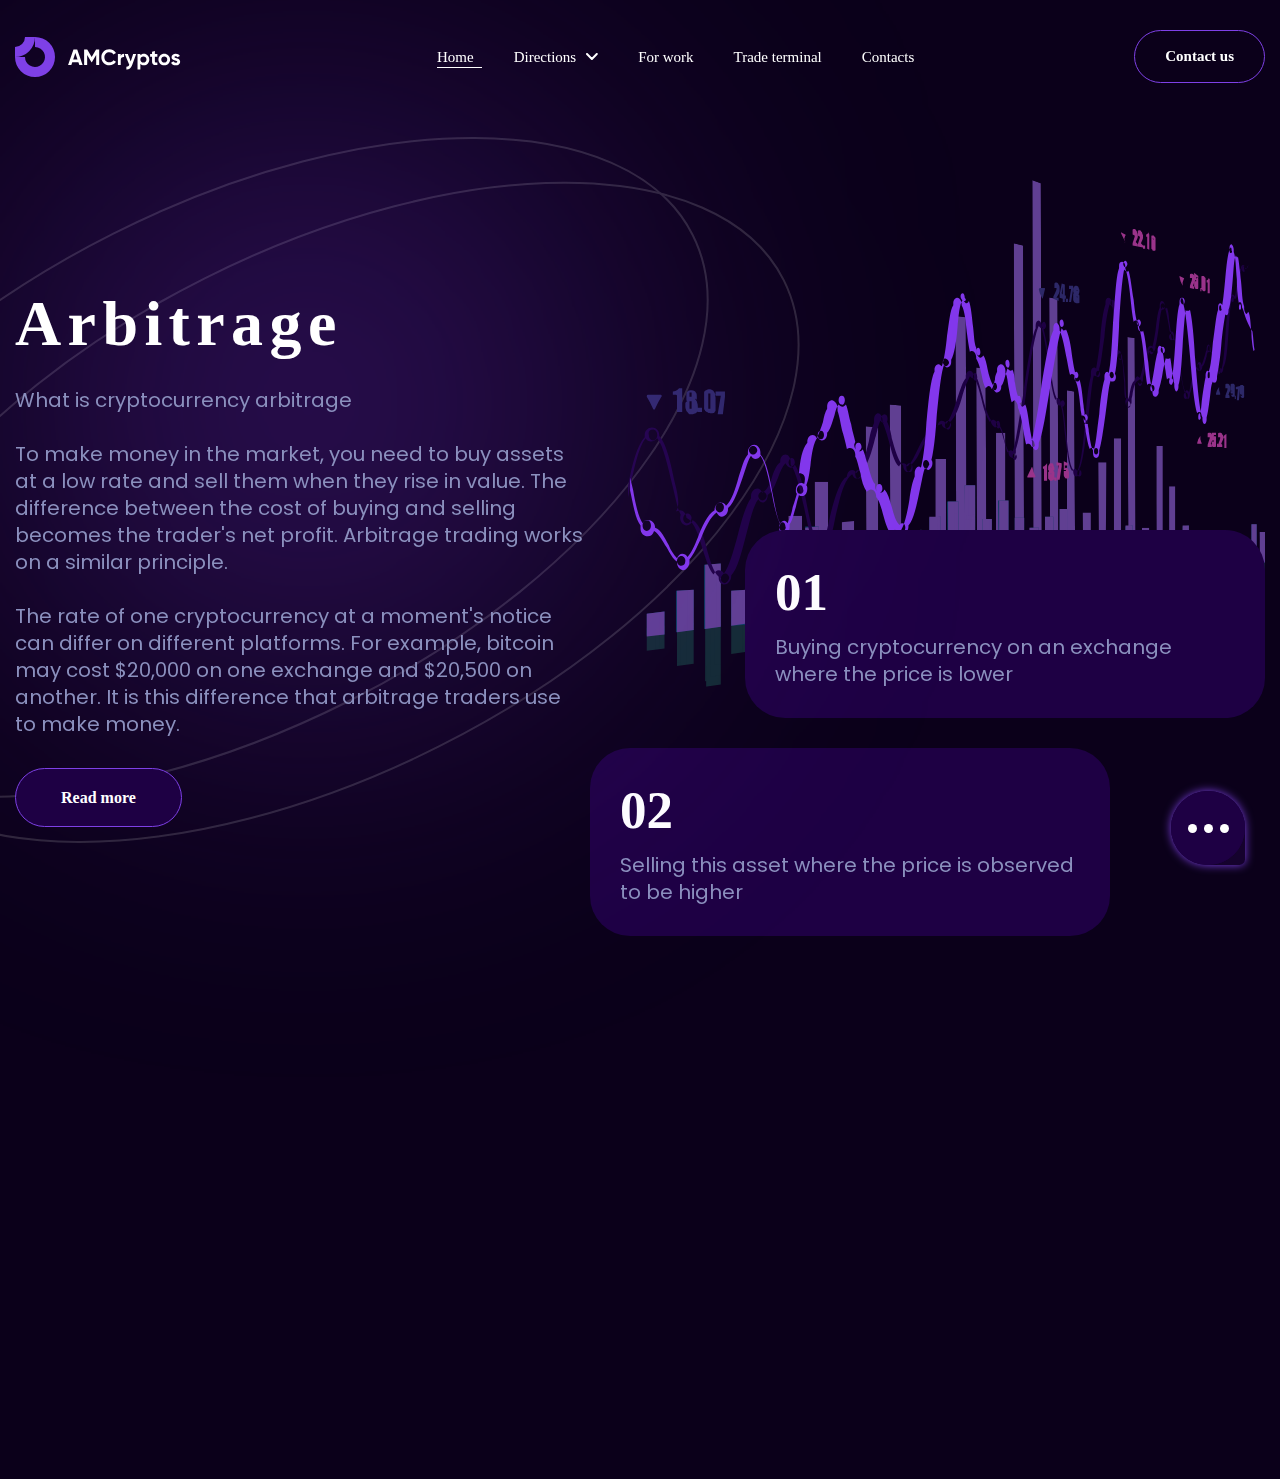
==== arbitration.html @ 494f1591 "Add files via upload" ====
<!DOCTYPE html>
<html lang="ru">

<head>
    <meta charset="UTF-8">
    <meta http-equiv="X-UA-Compatible" content="IE=edge">
    <meta name="viewport" content="width=device-width, initial-scale=1.0">
    <title>Arbitrage</title>
    <link rel="preconnect" href="https://fonts.googleapis.com">
    <link rel="preconnect" href="https://fonts.gstatic.com" crossorigin>
    <link href="https://fonts.googleapis.com/css2?family=Poppins:wght@400;500&display=swap" rel="stylesheet">
    <link rel="stylesheet" href="https://cdn.jsdelivr.net/npm/swiper@8/swiper-bundle.min.css" />
    <link href="https://unpkg.com/aos@2.3.1/dist/aos.css" rel="stylesheet">
    <link rel="stylesheet" href="css/style.min.css">
    <link rel="shortcut icon" href="images/favicon.svg" type="image/x-icon">
</head>

<body>

    <header class="header" data-aos="fade">
        <div class="container">
            <div class="header__inner">
                <a class="header__logo logo" href="#">
                    <img class="logo__img" src="images/logo.svg" alt="logo">
                </a>
                <nav class="header__menu menu">
                    <ul class="menu__list menu-list">
                        <li class="menu-list__item menu-list__item--active">
                            <a class="menu-list__link" href="#">
                                Home
                            </a>
                        </li>
                        <li class="menu-list__item menu-list__item--inner">
                            <p class="menu-list__text">
                                <span>
                                    Directions
                                </span>
                                <svg width="12" height="7" viewBox="0 0 12 7" fill="none"
                                    xmlns="http://www.w3.org/2000/svg">
                                    <path d="M10.776 0.999991L5.88802 5.96649L1 0.999991" stroke="white"
                                        stroke-width="2" stroke-linecap="round" stroke-linejoin="round" />
                                </svg>
                            </p>
                            <ul class="menu-list__sublist menu-sublist">
                                <li class="menu-sublist__item">
                                    <a class="menu-sublist__link" href="">
                                        Spot trading
                                    </a>
                                </li>
                                <li class="menu-sublist__item">
                                    <a class="menu-sublist__link" href="staking.html">
                                        Staking
                                    </a>
                                </li>
                                <li class="menu-sublist__item">
                                    <a class="menu-sublist__link" href="arbitration.html">
                                        Arbitrage
                                    </a>
                                </li>
                                <li class="menu-sublist__item">
                                    <a class="menu-sublist__link" href="nft.html">
                                        NFT
                                    </a>
                                </li>
                                <li class="menu-sublist__item">
                                    <a class="menu-sublist__link" href="futures-trading.html">
                                        Futures trading
                                    </a>
                                </li>
                                <li class="menu-sublist__item">
                                    <a class="menu-sublist__link" href="launchpads.html">
                                        IDO, ICO, Airdrop
                                    </a>
                                </li>
                            </ul>
                        </li>
                        <li class="menu-list__item">
                            <a class="menu-list__link" href="tools.html">
                                For work
                            </a>
                        </li>
                        <li class="menu-list__item">
                            <a class="menu-list__link" href="terminals.html">
                                Trade terminal
                            </a>
                        </li>
                        <li class="menu-list__item">
                            <a class="menu-list__link" href="contacts.html">
                                Contacts
                            </a>
                        </li>
                    </ul>
                </nav>
                <div class="header__wrapper">
                    <a class="header__link btn btn--socials" href="#">
                        Contact us
                    </a>
                </div>
                <button class="header__burger burger">
                    <span></span>
                    <span></span>
                    <span></span>
                </button>
            </div>
        </div>
    </header>

    <div class="wrapper">
        <main class="main">
            <section class="main__arbitration arbitration">
                <div class="container">
                    <div class="arbitration__section-inner section-inner">
                        <div class="arbitration__titling titling" data-aos="fade-down">
                            <h1 class="titling__title">
                                Arbitrage
                            </h1>
                            <p class="titling__text">
                                What is cryptocurrency arbitrage
                                <br> <br>
                                To make money in the market, you need to buy assets at a low rate and sell them when
                                they rise in value. The difference between the cost of buying and selling becomes the
                                trader's net profit. Arbitrage trading works on a similar principle.
                                <br> <br>
                                The rate of one cryptocurrency at a moment's notice can differ on different platforms.
                                For example, bitcoin may cost $20,000 on one exchange and $20,500 on another. It is this
                                difference that arbitrage traders use to make money.
                            </p>
                            <a class="titling__link btn" target="_blank" href="https://www.youtube.com/watch?v=b3BcH5DvC-Q">
                                Read more
                            </a>
                        </div>
                        <h2 class="arbitration__bg-title bg-title" data-aos="fade-right">
                            Арбитражи
                        </h2>
                        <div class="arbitration__circle circle" data-aos="zoom-in">
                            <svg width="1254" height="981" viewBox="0 0 1254 981" fill="none"
                                xmlns="http://www.w3.org/2000/svg">
                                <g opacity="0.2">
                                    <path
                                        d="M1043.73 235.419C1076.1 299.79 1054.05 384.175 991.679 468.746C929.341 553.266 826.889 637.703 699.079 701.967C571.27 766.231 442.391 798.109 337.369 797.739C232.284 797.369 151.405 764.733 119.038 700.362C86.6719 635.991 108.713 551.606 171.088 467.035C233.426 382.515 335.879 298.078 463.688 233.814C591.498 169.55 720.376 137.672 825.398 138.042C930.483 138.412 1011.36 171.048 1043.73 235.419Z"
                                        stroke="#BDBDBD" stroke-width="2" />
                                    <path
                                        d="M1134.73 280.419C1167.1 344.79 1145.05 429.175 1082.68 513.746C1020.34 598.266 917.889 682.703 790.079 746.967C662.27 811.23 533.391 843.109 428.369 842.739C323.284 842.369 242.405 809.733 210.038 745.362C177.672 680.991 199.713 596.606 262.088 512.035C324.426 427.515 426.879 343.078 554.688 278.814C682.498 214.55 811.376 182.672 916.398 183.042C1021.48 183.412 1102.36 216.048 1134.73 280.419Z"
                                        stroke="#BDBDBD" stroke-width="2" />
                                </g>
                            </svg>
                        </div>
                        <div class="arbitration__body arbitration-body" data-aos="zoom-in">
                            <div class="arbitration-body__img">
                                <img class="arbitration-body__img-image" src="images/arbitration-img.svg" alt="img">
                            </div>
                            <ul class="arbitration-body__tiles tiles">
                                <li class="tiles__item" data-aos="flip-up">
                                    <a class="tiles__tile tile" href="#">
                                        <div class="tile__top">
                                            <p class="tile__top-count">
                                                01
                                            </p>
                                            <p class="tile__top-text">
                                                Первый этап
                                            </p>
                                        </div>
                                        <p class="tile__text">
                                            Buying cryptocurrency on an exchange where the price is lower 
                                        </p>
                                    </a>
                                </li>
                                <li class="tiles__item" data-aos="flip-up">
                                    <a class="tiles__tile tile" href="#">
                                        <div class="tile__top">
                                            <p class="tile__top-count">
                                                02
                                            </p>
                                            <p class="tile__top-text">
                                                Второй этап
                                            </p>
                                        </div>
                                        <p class="tile__text">
                                            Selling this asset where the price is observed to be higher
                                        </p>
                                    </a>
                                </li>
                            </ul>
                        </div>
                    </div>
                </div>
            </section>
            <section class="main__arbitration-types arbitration-types">
                <div class="container">
                    <div class="arbitration-types__inner">
                        <div class="arbitration-types__item arbitration-types-item" data-aos="zoom-in">
                            <div class="arbitration-types-item__icon">
                                <img class="arbitration-types-item__icon-img" src="images/arbitration-types-1.svg"
                                    alt="icon">
                            </div>
                            <h4 class="arbitration-types-item__title">
                                International
                            </h4>
                        </div>
                        <div class="arbitration-types__item arbitration-types-item" data-aos="zoom-in">
                            <div class="arbitration-types-item__icon">
                                <img class="arbitration-types-item__icon-img" src="images/arbitration-types-2.svg"
                                    alt="icon">
                            </div>
                            <h4 class="arbitration-types-item__title">
                                Intra-exchange
                            </h4>
                        </div>
                        <div class="arbitration-types__item arbitration-types-item" data-aos="zoom-in">
                            <div class="arbitration-types-item__icon">
                                <img class="arbitration-types-item__icon-img" src="images/arbitration-types-3.svg"
                                    alt="icon">
                            </div>
                            <h4 class="arbitration-types-item__title">
                                Interchange
                            </h4>
                        </div>
                        <div class="arbitration-types__item arbitration-types-item" data-aos="zoom-in">
                            <div class="arbitration-types-item__icon">
                                <img class="arbitration-types-item__icon-img" src="images/arbitration-types-4.svg"
                                    alt="icon">
                            </div>
                            <h4 class="arbitration-types-item__title">
                                Swap trading, P2P.
                            </h4>
                        </div>
                    </div>
                </div>
            </section>
            <div class="main__socials socials">
                <div class="socials__box">
                    <span>

                    </span>
                    <span>

                    </span>
                    <span>

                    </span>
                    <a class="socials__box-link" href="#" id="0" target="_blank">
                        <img src="images/instagram-icon.svg" alt="skype">
                    </a>
                    <a class="socials__box-link" href="#" id="1" target="_blank">
                        <img src="images/telegram-icon.svg" alt="whatsapp">
                    </a>
                    <a class="socials__box-link" href="#" id="2" target="_blank">
                        <img src="images/whatsapp-icon.svg" alt="telegram">
                    </a>
                </div>
            </div>
            <div class="header__contacts contacts" id="contacts">
                <div class="contacts__inner">
                    <button class="contacts__close">
                        <svg width="18" height="18" viewBox="0 0 18 18" fill="none" xmlns="http://www.w3.org/2000/svg">
                            <path
                                d="M17.4557 16.1502L10.276 8.97056L17.4557 1.79089C17.6288 1.61778 17.7261 1.383 17.7261 1.13819C17.7261 0.893384 17.6288 0.658601 17.4557 0.485495C17.2826 0.312389 17.0478 0.215138 16.803 0.215138C16.5582 0.215138 16.3234 0.312389 16.1503 0.485495L8.97064 7.66517L1.79097 0.485495C1.61786 0.312389 1.38308 0.215138 1.13827 0.215138C0.893465 0.215138 0.658682 0.312389 0.485576 0.485495C0.397527 0.567102 0.327994 0.666634 0.281663 0.777385C0.235332 0.888135 0.213278 1.00753 0.216989 1.12752C0.2207 1.24752 0.25009 1.36532 0.303177 1.473C0.356264 1.58067 0.431814 1.67572 0.524737 1.75173L7.70441 8.9314L0.485575 16.1502C0.312469 16.3233 0.215218 16.5581 0.215218 16.8029C0.215218 17.0477 0.312469 17.2825 0.485575 17.4556C0.658682 17.6287 0.893464 17.726 1.13827 17.726C1.38308 17.726 1.61786 17.6287 1.79097 17.4556L8.97064 10.276L16.1503 17.4556C16.3234 17.6287 16.5582 17.726 16.803 17.726C17.0478 17.726 17.2826 17.6287 17.4557 17.4556C17.6288 17.2825 17.7261 17.0477 17.7261 16.8029C17.7261 16.5581 17.6288 16.3233 17.4557 16.1502Z"
                                fill="white" />
                        </svg>

                    </button>
                    <h3 class="contacts__title">
                        Свяжись с нами
                    </h3>
                    <p class="contacts__text">
                        Выбери и кликни на любую удобную для тебя социальную сеть
                    </p>
                    <ul class="contacts__list">
                        <li class="contacts__list-item">
                            <a class="contacts__list-link" target="_blank" href="#" id="0">
                                <svg width="18" height="19" viewBox="0 0 18 19" fill="none"
                                    xmlns="http://www.w3.org/2000/svg">
                                    <path
                                        d="M17.95 5.324C17.9399 4.56662 17.7981 3.81678 17.531 3.108C17.2993 2.51015 16.9455 1.9672 16.4922 1.51383C16.0388 1.06046 15.4958 0.706651 14.898 0.475C14.1983 0.212357 13.4592 0.0703413 12.712 0.0550001C11.75 0.0120001 11.445 0 9.003 0C6.561 0 6.248 6.70552e-08 5.293 0.0550001C4.54616 0.0704541 3.80735 0.212468 3.108 0.475C2.51006 0.706489 1.96702 1.06024 1.51363 1.51363C1.06024 1.96702 0.706489 2.51006 0.475 3.108C0.211831 3.80713 0.0701232 4.54611 0.056 5.293C0.013 6.256 0 6.561 0 9.003C0 11.445 -7.45058e-09 11.757 0.056 12.713C0.071 13.461 0.212 14.199 0.475 14.9C0.706878 15.4978 1.0609 16.0406 1.51444 16.4938C1.96798 16.947 2.51106 17.3006 3.109 17.532C3.80643 17.8052 4.54537 17.9574 5.294 17.982C6.257 18.025 6.562 18.038 9.004 18.038C11.446 18.038 11.759 18.038 12.714 17.982C13.4612 17.9673 14.2004 17.8256 14.9 17.563C15.4977 17.3311 16.0405 16.9772 16.4938 16.5238C16.9472 16.0705 17.3011 15.5277 17.533 14.93C17.796 14.23 17.937 13.492 17.952 12.743C17.995 11.781 18.008 11.476 18.008 9.033C18.006 6.591 18.006 6.281 17.95 5.324V5.324ZM8.997 13.621C6.443 13.621 4.374 11.552 4.374 8.998C4.374 6.444 6.443 4.375 8.997 4.375C10.2231 4.375 11.399 4.86207 12.266 5.72905C13.1329 6.59603 13.62 7.7719 13.62 8.998C13.62 10.2241 13.1329 11.4 12.266 12.267C11.399 13.1339 10.2231 13.621 8.997 13.621V13.621ZM13.804 5.282C13.207 5.282 12.726 4.8 12.726 4.204C12.726 4.0625 12.7539 3.92239 12.808 3.79166C12.8622 3.66093 12.9415 3.54215 13.0416 3.44209C13.1416 3.34204 13.2604 3.26267 13.3912 3.20852C13.5219 3.15437 13.662 3.1265 13.8035 3.1265C13.945 3.1265 14.0851 3.15437 14.2158 3.20852C14.3466 3.26267 14.4654 3.34204 14.5654 3.44209C14.6655 3.54215 14.7448 3.66093 14.799 3.79166C14.8531 3.92239 14.881 4.0625 14.881 4.204C14.881 4.8 14.399 5.282 13.804 5.282Z"
                                        fill="white" />
                                    <path
                                        d="M8.99714 12.0011C10.6557 12.0011 12.0001 10.6566 12.0001 8.99812C12.0001 7.33961 10.6557 5.99512 8.99714 5.99512C7.33863 5.99512 5.99414 7.33961 5.99414 8.99812C5.99414 10.6566 7.33863 12.0011 8.99714 12.0011Z"
                                        fill="white" />
                                </svg>
                            </a>
                        </li>
                        <li class="contacts__list-item">
                            <a class="contacts__list-link" target="_blank" href="#" id="1">
                                <svg width="20" height="18" viewBox="0 0 20 18" fill="none"
                                    xmlns="http://www.w3.org/2000/svg">
                                    <path
                                        d="M0.350701 8.37408L4.9488 10.0886L6.74126 15.8557C6.8192 16.2454 7.2868 16.3233 7.59854 16.0895L10.1703 13.9853C10.4041 13.7515 10.7938 13.7515 11.1055 13.9853L15.7036 17.3364C16.0154 17.5702 16.483 17.4144 16.5609 17.0247L19.99 0.658655C20.0679 0.268988 19.6782 -0.120677 19.2886 0.0351905L0.350701 7.36095C-0.1169 7.51681 -0.1169 8.21821 0.350701 8.37408ZM6.50747 9.23135L15.5477 3.69807C15.7036 3.62013 15.8595 3.85394 15.7036 3.93187L8.29993 10.868C8.06613 11.1018 7.83233 11.4135 7.83233 11.8032L7.59854 13.6736C7.59854 13.9074 7.20886 13.9853 7.13093 13.6736L6.19572 10.2445C5.96192 9.85482 6.1178 9.38721 6.50747 9.23135Z"
                                        fill="white" />
                                </svg>
                            </a>
                        </li>
                        <li class="contacts__list-item">
                            <a class="contacts__list-link" target="_blank" href="#" id="2">
                                <svg width="20" height="20" viewBox="0 0 20 20" fill="none"
                                    xmlns="http://www.w3.org/2000/svg">
                                    <g clip-path="url(#clip0_3_9)">
                                        <path fill-rule="evenodd" clip-rule="evenodd"
                                            d="M17.0524 2.9365C15.1763 1.06891 12.681 0.0398827 10.0223 0.0389099C4.54395 0.0389099 0.0853229 4.47105 0.0834051 9.91891C0.0824658 11.6605 0.54043 13.3604 1.41014 14.8584L0 19.9789L5.26877 18.605C6.72031 19.3925 8.35487 19.807 10.0181 19.8074H10.0223C15.4998 19.8074 19.9589 15.3749 19.9608 9.92697C19.9618 7.28669 18.9291 4.80459 17.0524 2.93696V2.9365ZM10.0223 18.1388H10.019C8.53691 18.1384 7.08297 17.7423 5.8144 16.9942L5.51276 16.8161L2.38611 17.6314L3.22055 14.6007L3.02419 14.2899C2.19738 12.9823 1.76039 11.471 1.76133 9.91942C1.76325 5.39156 5.46892 1.70751 10.0257 1.70751C12.2321 1.70848 14.3061 2.56366 15.8658 4.11619C17.4256 5.66825 18.2838 7.73202 18.2829 9.92603C18.2809 14.4543 14.5753 18.1384 10.0223 18.1384V18.1388ZM14.5534 11.9884C14.3051 11.8647 13.0842 11.2677 12.8564 11.1853C12.6286 11.1028 12.4633 11.0617 12.2979 11.309C12.1325 11.5563 11.6565 12.1125 11.5116 12.2768C11.3667 12.4418 11.2218 12.4621 10.9735 12.3384C10.7253 12.2148 9.92513 11.9542 8.97632 11.1133C8.23816 10.4585 7.73965 9.65031 7.59483 9.40296C7.44994 9.15568 7.57957 9.02206 7.70344 8.89934C7.81495 8.78852 7.95174 8.61086 8.07613 8.46681C8.20051 8.32276 8.24149 8.21953 8.32438 8.0551C8.40736 7.89019 8.36587 7.74626 8.30395 7.62253C8.24196 7.49891 7.7454 6.28366 7.53808 5.78953C7.33648 5.30821 7.13162 5.37358 6.97961 5.36552C6.83468 5.3584 6.66935 5.357 6.50352 5.357C6.33769 5.357 6.06888 5.41856 5.8411 5.66591C5.61331 5.91315 4.97186 6.51062 4.97186 7.72533C4.97186 8.94012 5.8616 10.1146 5.98599 10.2795C6.11033 10.4444 7.73726 12.9378 10.2282 14.0076C10.8206 14.262 11.2833 14.414 11.6441 14.5277C12.2388 14.7158 12.7802 14.6893 13.2081 14.6258C13.6852 14.5548 14.6773 14.0284 14.8841 13.4518C15.0909 12.8752 15.0909 12.3806 15.029 12.2778C14.9671 12.175 14.8013 12.1129 14.553 11.9893L14.5534 11.9884Z"
                                            fill="white" />
                                    </g>
                                    <defs>
                                        <clipPath id="clip0_3_9">
                                            <rect width="20" height="20" fill="white" />
                                        </clipPath>
                                    </defs>
                                </svg>
                            </a>
                        </li>
                    </ul>
                    <div class="contacts__cursor">
                        <svg width="31" height="31" viewBox="0 0 31 31" fill="none" xmlns="http://www.w3.org/2000/svg">
                            <mask id="mask0_19_185" style="mask-type:alpha" maskUnits="userSpaceOnUse" x="0" y="0"
                                width="30" height="30">
                                <path d="M15.5 2.58334V7.75001" stroke="white" stroke-width="4" stroke-linecap="round"
                                    stroke-linejoin="round" />
                                <path fill-rule="evenodd" clip-rule="evenodd"
                                    d="M14.2085 14.2083L27.1252 16.7917L23.2502 19.375L27.1252 23.25L23.2502 27.125L19.3752 23.25L16.7918 27.125L14.2085 14.2083Z"
                                    fill="white" stroke="white" stroke-width="4" stroke-linecap="round"
                                    stroke-linejoin="round" />
                                <path
                                    d="M24.6335 6.36664L20.9801 10.0201M6.36679 24.6334L10.0203 20.9799M2.5835 15.5H7.75016M6.36679 6.36664L10.0203 10.0201"
                                    stroke="white" stroke-width="4" stroke-linecap="round" stroke-linejoin="round" />
                            </mask>
                            <g mask="url(#mask0_19_185)">
                                <path d="M0 0H31V31H0V0Z" fill="white" />
                            </g>
                        </svg>
                    </div>
                </div>
            </div>
        </main>
        <footer class="footer" data-aos="fade">
            <div class="container">
                <div class="footer__inner">
                    <a class="footer__logo logo" href="#">
                        <img class="logo__img" src="images/logo.svg" alt="logo">
                    </a>
                    <p class="footer__copy">
                        © 2023. AMCryptos. All rights reserved
                    </p>
                    <div class="footer__footer-socials footer-socials">
                        <ul class="footer-socials__list">
                            <li class="footer-socials__list-item">
                                <a class="footer-socials__list-link" href="#" id="0">
                                    <svg width="22" height="23" viewBox="0 0 22 23" fill="none"
                                        xmlns="http://www.w3.org/2000/svg">
                                        <path
                                            d="M10.86 0C7.91287 0 7.54227 0.0139992 6.38432 0.0671963C5.22638 0.123193 4.43767 0.310783 3.7467 0.587967C3.02192 0.869098 2.36543 1.31008 1.82312 1.8801C1.27072 2.43964 0.843153 3.11656 0.57015 3.86378C0.301365 4.57494 0.118102 5.3897 0.06516 6.57963C0.013575 7.77657 0 8.15735 0 11.2008C0 14.2414 0.013575 14.6222 0.06516 15.8163C0.11946 17.0091 0.301365 17.8224 0.57015 18.535C0.848437 19.2713 1.21904 19.8957 1.82312 20.5187C2.42585 21.1416 3.0313 21.5252 3.74534 21.8108C4.43767 22.088 5.22502 22.277 6.38161 22.3316C7.54091 22.3848 7.91015 22.3988 10.86 22.3988C13.8098 22.3988 14.1777 22.3848 15.337 22.3316C16.4923 22.2756 17.2837 22.088 17.9747 21.8108C18.699 21.5295 19.355 21.0885 19.8969 20.5187C20.501 19.8957 20.8716 19.2713 21.1498 18.535C21.4173 17.8224 21.6005 17.0091 21.6548 15.8163C21.7064 14.6222 21.72 14.2414 21.72 11.1994C21.72 8.15734 21.7064 7.77657 21.6548 6.58103C21.6005 5.3897 21.4173 4.57494 21.1498 3.86378C20.8769 3.11654 20.4493 2.43961 19.8969 1.8801C19.3547 1.30987 18.6982 0.868855 17.9733 0.587967C17.281 0.310783 16.4909 0.121793 15.3357 0.0671963C14.1764 0.0139992 13.8085 0 10.8573 0H10.8614H10.86ZM9.88667 2.01869H10.8614C13.761 2.01869 14.1044 2.02849 15.2488 2.08308C16.3076 2.13208 16.8832 2.31547 17.266 2.46806C17.7724 2.67105 18.1348 2.91464 18.5149 3.30662C18.895 3.69859 19.1299 4.07097 19.3267 4.59454C19.4761 4.98792 19.6525 5.58149 19.7 6.67343C19.753 7.85356 19.7638 8.20774 19.7638 11.1966C19.7638 14.1854 19.753 14.541 19.7 15.7211C19.6525 16.8131 19.4747 17.4052 19.3267 17.8C19.1526 18.2863 18.8747 18.726 18.5136 19.0865C18.1335 19.4785 17.7724 19.7207 17.2647 19.9237C16.8846 20.0777 16.309 20.2597 15.2488 20.3101C14.1044 20.3633 13.761 20.3759 10.8614 20.3759C7.96174 20.3759 7.61693 20.3633 6.47256 20.3101C5.41371 20.2597 4.83949 20.0777 4.45667 19.9237C3.98494 19.7444 3.55818 19.4583 3.20777 19.0865C2.84634 18.7254 2.56801 18.2853 2.39327 17.7986C2.24531 17.4052 2.06747 16.8117 2.01996 15.7197C1.96837 14.5396 1.95751 14.1854 1.95751 11.1938C1.95751 8.20354 1.96837 7.85076 2.01996 6.67063C2.06883 5.57869 2.24531 4.98512 2.39463 4.59034C2.59147 4.06817 2.82767 3.69439 3.20777 3.30242C3.58787 2.91044 3.94897 2.66825 4.45667 2.46526C4.83949 2.31127 5.41371 2.12928 6.47256 2.07888C7.4744 2.03129 7.86264 2.01729 9.88667 2.01589V2.01869ZM16.6579 3.87778C16.4867 3.87778 16.3173 3.91255 16.1592 3.98008C16.0011 4.04762 15.8574 4.14662 15.7364 4.27141C15.6154 4.3962 15.5194 4.54436 15.4539 4.70741C15.3884 4.87046 15.3547 5.04522 15.3547 5.22171C15.3547 5.3982 15.3884 5.57295 15.4539 5.73601C15.5194 5.89906 15.6154 6.04721 15.7364 6.17201C15.8574 6.2968 16.0011 6.39579 16.1592 6.46333C16.3173 6.53087 16.4867 6.56563 16.6579 6.56563C17.0035 6.56563 17.335 6.42404 17.5794 6.17201C17.8238 5.91997 17.9611 5.57814 17.9611 5.22171C17.9611 4.86528 17.8238 4.52344 17.5794 4.27141C17.335 4.01938 17.0035 3.87778 16.6579 3.87778ZM10.8614 5.4485C10.1216 5.43659 9.38697 5.57657 8.70019 5.86027C8.01341 6.14397 7.38821 6.56573 6.86101 7.101C6.3338 7.63626 5.91512 8.27433 5.62934 8.97806C5.34355 9.68179 5.19637 10.4371 5.19637 11.2001C5.19637 11.963 5.34355 12.7184 5.62934 13.4221C5.91512 14.1258 6.3338 14.7639 6.86101 15.2992C7.38821 15.8344 8.01341 16.2562 8.70019 16.5399C9.38697 16.8236 10.1216 16.9636 10.8614 16.9517C12.3255 16.9281 13.7219 16.3118 14.7492 15.2357C15.7765 14.1596 16.3523 12.7101 16.3523 11.2001C16.3523 9.69002 15.7765 8.24052 14.7492 7.16445C13.7219 6.08838 12.3255 5.47205 10.8614 5.4485ZM10.8614 7.46578C11.8216 7.46578 12.7424 7.85914 13.4214 8.55933C14.1004 9.25951 14.4818 10.2092 14.4818 11.1994C14.4818 12.1896 14.1004 13.1392 13.4214 13.8394C12.7424 14.5396 11.8216 14.933 10.8614 14.933C9.90115 14.933 8.98028 14.5396 8.30131 13.8394C7.62234 13.1392 7.24091 12.1896 7.24091 11.1994C7.24091 10.2092 7.62234 9.25951 8.30131 8.55933C8.98028 7.85914 9.90115 7.46578 10.8614 7.46578Z"
                                            fill="white" />
                                    </svg>
                                </a>
                            </li>
                            <li class="footer-socials__list-item">
                                <a class="footer-socials__list-link" href="#" id="1">
                                    <svg width="23" height="21" viewBox="0 0 23 21" fill="none"
                                        xmlns="http://www.w3.org/2000/svg">
                                        <g clip-path="url(#clip0_50_9767)">
                                            <path
                                                d="M1.10574 9.5108L6.16365 11.3968L8.13536 17.7406C8.22109 18.1693 8.73545 18.2549 9.07837 17.9978L11.9073 15.6831C12.1645 15.426 12.5932 15.426 12.936 15.6831L17.9939 19.3694C18.3369 19.6265 18.8513 19.4552 18.937 19.0265L22.709 1.02384C22.7947 0.595203 22.366 0.166572 21.9374 0.338026L1.10574 8.39636C0.59138 8.56781 0.59138 9.33935 1.10574 9.5108ZM7.87819 10.4538L17.8224 4.36719C17.9939 4.28146 18.1654 4.53865 17.9939 4.62437L9.84989 12.2541C9.59271 12.5113 9.33553 12.8542 9.33553 13.2828L9.07837 15.3403C9.07837 15.5975 8.64972 15.6831 8.56399 15.3403L7.53526 11.5683C7.27808 11.1396 7.44955 10.6252 7.87819 10.4538Z"
                                                fill="white" />
                                        </g>
                                        <defs>
                                            <clipPath id="clip0_50_9767">
                                                <rect width="22" height="19.8" fill="white"
                                                    transform="translate(0.719971 0.299316)" />
                                            </clipPath>
                                        </defs>
                                    </svg>
                                </a>
                            </li>
                            <li class="footer-socials__list-item">
                                <a class="footer-socials__list-link" href="#" id="2">
                                    <svg width="23" height="23" viewBox="0 0 23 23" fill="none"
                                        xmlns="http://www.w3.org/2000/svg">
                                        <g clip-path="url(#clip0_50_9770)">
                                            <mask id="mask0_50_9770" style="mask-type:luminance"
                                                maskUnits="userSpaceOnUse" x="0" y="0" width="23" height="23">
                                                <path d="M22.72 0.199219H0.719971V22.1992H22.72V0.199219Z"
                                                    fill="white" />
                                            </mask>
                                            <g mask="url(#mask0_50_9770)">
                                                <path fill-rule="evenodd" clip-rule="evenodd"
                                                    d="M19.4776 3.42954C17.4139 1.37519 14.6691 0.243258 11.7445 0.242188C5.71831 0.242188 0.813826 5.11754 0.811716 11.1102C0.810683 13.0259 1.31444 14.8958 2.27112 16.5436L0.719971 22.1762L6.51562 20.6649C8.11231 21.5311 9.91033 21.9871 11.7399 21.9875H11.7445C17.7697 21.9875 22.6748 17.1118 22.6768 11.1191C22.6779 8.21475 21.542 5.48393 19.4776 3.42954ZM11.7445 20.1521H11.7409C10.1106 20.1516 8.51124 19.7159 7.11581 18.893L6.78401 18.6971L3.34469 19.5939L4.26258 16.2602L4.04658 15.9183C3.13709 14.4799 2.6564 12.8175 2.65743 11.1107C2.65955 6.1301 6.73578 2.07765 11.7482 2.07765C14.1753 2.07871 16.4567 3.01941 18.1723 4.7272C19.8881 6.43446 20.8321 8.70461 20.8312 11.118C20.829 16.0991 16.7528 20.1521 11.7445 20.1521ZM16.7287 13.3866C16.4556 13.2506 15.1126 12.5939 14.862 12.5032C14.6114 12.4125 14.4296 12.3673 14.2477 12.6393C14.0657 12.9113 13.5421 13.5231 13.3827 13.7039C13.2233 13.8854 13.0639 13.9077 12.7908 13.7716C12.5178 13.6357 11.6376 13.349 10.5939 12.424C9.78195 11.7037 9.23359 10.8147 9.07428 10.5426C8.9149 10.2706 9.0575 10.1237 9.19375 9.98866C9.31641 9.86676 9.46688 9.67133 9.60371 9.51288C9.74053 9.35442 9.78561 9.24087 9.87679 9.06C9.96807 8.8786 9.92243 8.72027 9.85431 8.58417C9.78613 8.44819 9.23991 7.11141 9.01186 6.56787C8.7901 6.03842 8.56475 6.11032 8.39754 6.10146C8.23812 6.09363 8.05625 6.09209 7.87384 6.09209C7.69143 6.09209 7.39574 6.1598 7.14518 6.43189C6.89461 6.70385 6.18902 7.36107 6.18902 8.69725C6.18902 10.0335 7.16773 11.3254 7.30456 11.5068C7.44133 11.6882 9.23096 14.431 11.971 15.6077C12.6226 15.8876 13.1316 16.0548 13.5285 16.1799C14.1826 16.3868 14.7782 16.3576 15.2489 16.2878C15.7737 16.2097 16.865 15.6306 17.0925 14.9964C17.32 14.3621 17.32 13.818 17.2519 13.705C17.1838 13.5919 17.0018 13.5226 16.7287 13.3866Z"
                                                    fill="white" />
                                            </g>
                                        </g>
                                        <defs>
                                            <clipPath id="clip0_50_9770">
                                                <rect width="22" height="22" fill="white"
                                                    transform="translate(0.719971 0.199219)" />
                                            </clipPath>
                                        </defs>
                                    </svg>
                                </a>
                            </li>
                        </ul>
                    </div>
                </div>
            </div>
        </footer>
    </div>

    <script src="https://ajax.googleapis.com/ajax/libs/jquery/3.6.3/jquery.min.js"></script>
    <script src="https://cdn.jsdelivr.net/npm/swiper@8/swiper-bundle.min.js"></script>
    <script src="https://unpkg.com/aos@2.3.1/dist/aos.js"></script>
    <script src="js/main.min.js"></script>
</body>

</html>
---- css/style.min.css ----
@font-face{font-family:"Gilroy";src:url("../fonts/../fonts/Gilroy-Regular.eot");src:local("Gilroy Regular"),local("Gilroy-Regular"),url("../fonts/../fonts/Gilroy-Regular.eot?#iefix") format("embedded-opentype"),url("../fonts/../fonts/Gilroy-Regular.woff2") format("woff2"),url("../fonts/../fonts/Gilroy-Regular.woff") format("woff"),url("../fonts/../fonts/Gilroy-Regular.ttf") format("truetype");font-weight:normal;font-style:normal}@font-face{font-family:"Gilroy";src:url("../fonts/../fonts/Gilroy-ExtraboldItalic.eot");src:local("Gilroy Extrabold Italic"),local("Gilroy-ExtraboldItalic"),url("../fonts/../fonts/Gilroy-ExtraboldItalic.eot?#iefix") format("embedded-opentype"),url("../fonts/../fonts/Gilroy-ExtraboldItalic.woff2") format("woff2"),url("../fonts/../fonts/Gilroy-ExtraboldItalic.woff") format("woff"),url("../fonts/../fonts/Gilroy-ExtraboldItalic.ttf") format("truetype");font-weight:800;font-style:italic}@font-face{font-family:"Gilroy";src:url("../fonts/Gilroy-Bold.eot");src:local("Gilroy Bold"),local("Gilroy-Bold"),url("../fonts/Gilroy-Bold.eot?#iefix") format("embedded-opentype"),url("../fonts/Gilroy-Bold.woff2") format("woff2"),url("../fonts/Gilroy-Bold.woff") format("woff"),url("../fonts/Gilroy-Bold.ttf") format("truetype");font-weight:bold;font-style:normal}@font-face{font-family:"Gilroy";src:url("../fonts/Gilroy-Black.eot");src:local("Gilroy Black"),local("Gilroy-Black"),url("../fonts/Gilroy-Black.eot?#iefix") format("embedded-opentype"),url("../fonts/Gilroy-Black.woff2") format("woff2"),url("../fonts/Gilroy-Black.woff") format("woff"),url("../fonts/Gilroy-Black.ttf") format("truetype");font-weight:900;font-style:normal}@font-face{font-family:"Gilroy";src:url("../fonts/Gilroy-Light.eot");src:local("Gilroy Light"),local("Gilroy-Light"),url("../fonts/Gilroy-Light.eot?#iefix") format("embedded-opentype"),url("../fonts/Gilroy-Light.woff2") format("woff2"),url("../fonts/Gilroy-Light.woff") format("woff"),url("../fonts/Gilroy-Light.ttf") format("truetype");font-weight:300;font-style:normal}@font-face{font-family:"Gilroy";src:url("../fonts/Gilroy-Semibold.eot");src:local("Gilroy Semibold"),local("Gilroy-Semibold"),url("../fonts/Gilroy-Semibold.eot?#iefix") format("embedded-opentype"),url("../fonts/Gilroy-Semibold.woff2") format("woff2"),url("../fonts/Gilroy-Semibold.woff") format("woff"),url("../fonts/Gilroy-Semibold.ttf") format("truetype");font-weight:600;font-style:normal}@font-face{font-family:"Gilroy";src:url("../fonts/Gilroy-Medium.eot");src:local("Gilroy Medium"),local("Gilroy-Medium"),url("../fonts/Gilroy-Medium.eot?#iefix") format("embedded-opentype"),url("../fonts/Gilroy-Medium.woff2") format("woff2"),url("../fonts/Gilroy-Medium.woff") format("woff"),url("../fonts/Gilroy-Medium.ttf") format("truetype");font-weight:500;font-style:normal}@font-face{font-family:"Gilroy";src:url("../fonts/Gilroy-MediumItalic.eot");src:local("Gilroy Medium Italic"),local("Gilroy-MediumItalic"),url("../fonts/Gilroy-MediumItalic.eot?#iefix") format("embedded-opentype"),url("../fonts/Gilroy-MediumItalic.woff2") format("woff2"),url("../fonts/Gilroy-MediumItalic.woff") format("woff"),url("../fonts/Gilroy-MediumItalic.ttf") format("truetype");font-weight:500;font-style:italic}@font-face{font-family:"Gilroy";src:url("../fonts/Gilroy-BlackItalic.eot");src:local("Gilroy Black Italic"),local("Gilroy-BlackItalic"),url("../fonts/Gilroy-BlackItalic.eot?#iefix") format("embedded-opentype"),url("../fonts/Gilroy-BlackItalic.woff2") format("woff2"),url("../fonts/Gilroy-BlackItalic.woff") format("woff"),url("../fonts/Gilroy-BlackItalic.ttf") format("truetype");font-weight:900;font-style:italic}@font-face{font-family:"Gilroy";src:url("../fonts/Gilroy-UltraLight.eot");src:local("Gilroy UltraLight"),local("Gilroy-UltraLight"),url("../fonts/Gilroy-UltraLight.eot?#iefix") format("embedded-opentype"),url("../fonts/Gilroy-UltraLight.woff2") format("woff2"),url("../fonts/Gilroy-UltraLight.woff") format("woff"),url("../fonts/Gilroy-UltraLight.ttf") format("truetype");font-weight:200;font-style:normal}@font-face{font-family:"Gilroy";src:url("../fonts/Gilroy-RegularItalic.eot");src:local("Gilroy Regular Italic"),local("Gilroy-RegularItalic"),url("../fonts/Gilroy-RegularItalic.eot?#iefix") format("embedded-opentype"),url("../fonts/Gilroy-RegularItalic.woff2") format("woff2"),url("../fonts/Gilroy-RegularItalic.woff") format("woff"),url("../fonts/Gilroy-RegularItalic.ttf") format("truetype");font-weight:normal;font-style:italic}@font-face{font-family:"Gilroy";src:url("../fonts/Gilroy-SemiboldItalic.eot");src:local("Gilroy Semibold Italic"),local("Gilroy-SemiboldItalic"),url("../fonts/Gilroy-SemiboldItalic.eot?#iefix") format("embedded-opentype"),url("../fonts/Gilroy-SemiboldItalic.woff2") format("woff2"),url("../fonts/Gilroy-SemiboldItalic.woff") format("woff"),url("../fonts/Gilroy-SemiboldItalic.ttf") format("truetype");font-weight:600;font-style:italic}@font-face{font-family:"Gilroy";src:url("../fonts/Gilroy-HeavyItalic.eot");src:local("Gilroy Heavy Italic"),local("Gilroy-HeavyItalic"),url("../fonts/Gilroy-HeavyItalic.eot?#iefix") format("embedded-opentype"),url("../fonts/Gilroy-HeavyItalic.woff2") format("woff2"),url("../fonts/Gilroy-HeavyItalic.woff") format("woff"),url("../fonts/Gilroy-HeavyItalic.ttf") format("truetype");font-weight:900;font-style:italic}@font-face{font-family:"Gilroy";src:url("../fonts/Gilroy-Extrabold.eot");src:local("Gilroy Extrabold"),local("Gilroy-Extrabold"),url("../fonts/Gilroy-Extrabold.eot?#iefix") format("embedded-opentype"),url("../fonts/Gilroy-Extrabold.woff2") format("woff2"),url("../fonts/Gilroy-Extrabold.woff") format("woff"),url("../fonts/Gilroy-Extrabold.ttf") format("truetype");font-weight:800;font-style:normal}@font-face{font-family:"Gilroy";src:url("../fonts/Gilroy-BoldItalic.eot");src:local("Gilroy Bold Italic"),local("Gilroy-BoldItalic"),url("../fonts/Gilroy-BoldItalic.eot?#iefix") format("embedded-opentype"),url("../fonts/Gilroy-BoldItalic.woff2") format("woff2"),url("../fonts/Gilroy-BoldItalic.woff") format("woff"),url("../fonts/Gilroy-BoldItalic.ttf") format("truetype");font-weight:bold;font-style:italic}@font-face{font-family:"Gilroy";src:url("../fonts/Gilroy-UltraLightItalic.eot");src:local("Gilroy UltraLight Italic"),local("Gilroy-UltraLightItalic"),url("../fonts/Gilroy-UltraLightItalic.eot?#iefix") format("embedded-opentype"),url("../fonts/Gilroy-UltraLightItalic.woff2") format("woff2"),url("../fonts/Gilroy-UltraLightItalic.woff") format("woff"),url("../fonts/Gilroy-UltraLightItalic.ttf") format("truetype");font-weight:200;font-style:italic}@font-face{font-family:"Gilroy";src:url("../fonts/Gilroy-LightItalic.eot");src:local("Gilroy Light Italic"),local("Gilroy-LightItalic"),url("../fonts/Gilroy-LightItalic.eot?#iefix") format("embedded-opentype"),url("../fonts/Gilroy-LightItalic.woff2") format("woff2"),url("../fonts/Gilroy-LightItalic.woff") format("woff"),url("../fonts/Gilroy-LightItalic.ttf") format("truetype");font-weight:300;font-style:italic}@font-face{font-family:"Gilroy";src:url("../fonts/Gilroy-Heavy.eot");src:local("Gilroy Heavy"),local("Gilroy-Heavy"),url("../fonts/Gilroy-Heavy.eot?#iefix") format("embedded-opentype"),url("../fonts/Gilroy-Heavy.woff2") format("woff2"),url("../fonts/Gilroy-Heavy.woff") format("woff"),url("../fonts/Gilroy-Heavy.ttf") format("truetype");font-weight:900;font-style:normal}@font-face{font-family:"Gilroy";src:url("../fonts/Gilroy-Thin.eot");src:local("Gilroy Thin"),local("Gilroy-Thin"),url("../fonts/Gilroy-Thin.eot?#iefix") format("embedded-opentype"),url("../fonts/Gilroy-Thin.woff2") format("woff2"),url("../fonts/Gilroy-Thin.woff") format("woff"),url("../fonts/Gilroy-Thin.ttf") format("truetype");font-weight:100;font-style:normal}@font-face{font-family:"Gilroy";src:url("../fonts/Gilroy-ThinItalic.eot");src:local("Gilroy Thin Italic"),local("Gilroy-ThinItalic"),url("../fonts/Gilroy-ThinItalic.eot?#iefix") format("embedded-opentype"),url("../fonts/Gilroy-ThinItalic.woff2") format("woff2"),url("../fonts/Gilroy-ThinItalic.woff") format("woff"),url("../fonts/Gilroy-ThinItalic.ttf") format("truetype");font-weight:100;font-style:italic}*{padding:0;margin:0;border:0}*,*:before,*:after{-webkit-box-sizing:border-box;box-sizing:border-box}:focus,:active{outline:none}a:focus,a:active{outline:none}nav,footer,header,aside{display:block}html,body{height:100%;width:100%;font-size:100%;line-height:1;font-size:14px;-ms-text-size-adjust:100%;-moz-text-size-adjust:100%;-webkit-text-size-adjust:100%}input,button,textarea{font-family:inherit}input::-ms-clear{display:none}button{cursor:pointer}button::-moz-focus-inner{padding:0;border:0}a,a:visited{text-decoration:none}a:hover{text-decoration:none}ul li{list-style:none}img{vertical-align:top}h1,h2,h3,h4,h5,h6{font-size:inherit;font-weight:400}button{background:unset}html,body{height:100%;background:#0b001a;font-family:"Poppins",sans-serif;scroll-behavior:smooth}.wrapper{display:-webkit-box;display:-ms-flexbox;display:flex;-webkit-box-orient:vertical;-webkit-box-direction:normal;-ms-flex-direction:column;flex-direction:column;min-height:100%}.main{-webkit-box-flex:1;-ms-flex:1 0 auto;flex:1 0 auto;overflow:hidden}.footer{-webkit-box-flex:0;-ms-flex:0 0 auto;flex:0 0 auto}.container{max-width:1380px;margin:0 auto;padding:0 15px}.logo{display:block;width:202px;height:40px}@media(max-width: 1170px){.logo{width:calc(165px + 37 * ((100vw - 375px) / 795))}}@media(max-width: 1170px){.logo{height:calc(32px + 8 * ((100vw - 375px) / 795))}}.logo__img{width:100%;height:100%}.btn{border-radius:40px;border:1px solid #7e40e6;background:#1e0044;display:-webkit-box;display:-ms-flexbox;display:flex;-webkit-box-pack:center;-ms-flex-pack:center;justify-content:center;-webkit-box-align:center;-ms-flex-align:center;align-items:center;color:#fff;font-weight:700;font-family:"Gilroy";-webkit-transition:background .3s;-o-transition:background .3s;transition:background .3s;font-size:16px;line-height:25px;padding-top:16px;padding-right:45px;padding-bottom:16px;padding-left:45px}@media(max-width: 1170px){.btn{font-size:calc(14px + 2 * ((100vw - 375px) / 795))}}@media(max-width: 1170px){.btn{line-height:calc(22px + 3 * ((100vw - 375px) / 795))}}@media(max-width: 1170px){.btn{padding-top:calc(12px + 4 * ((100vw - 375px) / 795))}}@media(max-width: 1170px){.btn{padding-right:calc(30px + 15 * ((100vw - 375px) / 795))}}@media(max-width: 1170px){.btn{padding-bottom:calc(12px + 4 * ((100vw - 375px) / 795))}}@media(max-width: 1170px){.btn{padding-left:calc(30px + 15 * ((100vw - 375px) / 795))}}.btn:hover{background:rgba(0,0,0,0)}.bg-title{position:absolute;color:#fff;font-family:"Gilroy";font-weight:700;opacity:.1 !important;z-index:1;display:none;font-size:130px;line-height:140px}@media(max-width: 1170px){.bg-title{font-size:calc(65px + 65 * ((100vw - 375px) / 795))}}@media(max-width: 1170px){.bg-title{line-height:calc(70px + 70 * ((100vw - 375px) / 795))}}.tag{color:#fff;font-weight:700;text-transform:uppercase;padding:.5px 8px;border-radius:8px;background:#7e40e6;font-family:"Gilroy";font-size:16px;line-height:24px;padding-left:8px;padding-right:8px}@media(max-width: 1170px){.tag{font-size:calc(14px + 2 * ((100vw - 375px) / 795))}}@media(max-width: 1170px){.tag{line-height:calc(20px + 4 * ((100vw - 375px) / 795))}}@media(max-width: 1170px){.tag{padding-left:calc(4px + 4 * ((100vw - 375px) / 795))}}@media(max-width: 1170px){.tag{padding-right:calc(4px + 4 * ((100vw - 375px) / 795))}}.video{position:relative;z-index:1}.video::before{content:"";position:absolute;top:-94px;left:20px;border-radius:593.737px;background:conic-gradient(from 180deg at 50% 50%, rgba(11, 7, 27, 0.9) 0deg, rgba(141, 0, 251, 0.9) 76.8750017881deg, rgba(144, 175, 255, 0.9) 120.0000035763deg, rgba(30, 0, 68, 0.9) 161.2499964237deg, rgba(130, 91, 255, 0.9) 198.7499928474deg, rgba(130, 84, 188, 0.9) 236.25deg, rgba(30, 0, 68, 0.9) 260.6249928474deg, rgba(11, 7, 27, 0.9) 360deg);-webkit-filter:blur(119.8124923706px);filter:blur(119.8124923706px);width:593px;height:593px}@media(max-width: 1170px){.video::before{width:calc(300px + 293 * ((100vw - 375px) / 795))}}@media(max-width: 1170px){.video::before{height:calc(300px + 293 * ((100vw - 375px) / 795))}}.video__inner{width:100%;max-width:568px;height:446px;border-radius:40px;border:1px solid rgba(30,0,68,.75);display:block;-webkit-box-shadow:0px 4px 4px 0px rgba(0,0,0,.25);box-shadow:0px 4px 4px 0px rgba(0,0,0,.25);position:relative;overflow:hidden;border-radius:40px}@media(max-width: 1170px){.video__inner{max-width:calc(400px + 168 * ((100vw - 375px) / 795))}}@media(max-width: 1170px){.video__inner{height:calc(220px + 226 * ((100vw - 375px) / 795))}}.video__inner::after{content:"";z-index:1;background:rgba(30,0,68,.75);position:absolute;top:0;left:0;right:0;bottom:0;width:100%;mix-blend-mode:multiply;height:100%}.video__inner:hover .video__play{opacity:.75}.video__img{width:100%;height:100%;-o-object-fit:cover;object-fit:cover}.video__play{position:absolute;top:50%;left:50%;-webkit-transform:translateX(-50%) translateY(-50%);-ms-transform:translateX(-50%) translateY(-50%);transform:translateX(-50%) translateY(-50%);z-index:2;display:-webkit-box;display:-ms-flexbox;display:flex;-webkit-box-pack:center;-ms-flex-pack:center;justify-content:center;-webkit-box-align:center;-ms-flex-align:center;align-items:center;border-radius:101.282px;border:1.425px solid #8338ec;background:rgba(131,56,236,.4);opacity:1;-webkit-transition:opacity .3s;-o-transition:opacity .3s;transition:opacity .3s;width:100px;height:100px}@media(max-width: 1170px){.video__play{width:calc(60px + 40 * ((100vw - 375px) / 795))}}@media(max-width: 1170px){.video__play{height:calc(60px + 40 * ((100vw - 375px) / 795))}}.video__play svg{width:23px;height:26px}@media(max-width: 1170px){.video__play svg{width:calc(15px + 8 * ((100vw - 375px) / 795))}}@media(max-width: 1170px){.video__play svg{height:calc(17px + 9 * ((100vw - 375px) / 795))}}.circle{position:absolute}.circle svg{width:1253px;height:980px}@media(max-width: 1170px){.circle svg{width:calc(700px + 553 * ((100vw - 375px) / 795))}}@media(max-width: 1170px){.circle svg{height:calc(500px + 480 * ((100vw - 375px) / 795))}}.title{color:#fff;font-family:"Gilroy";font-weight:700;position:relative;z-index:1;font-size:64px;line-height:69px;margin-bottom:45px}@media(max-width: 1170px){.title{font-size:calc(32px + 32 * ((100vw - 375px) / 795))}}@media(max-width: 1170px){.title{line-height:calc(40px + 29 * ((100vw - 375px) / 795))}}@media(max-width: 1170px){.title{margin-bottom:calc(25px + 20 * ((100vw - 375px) / 795))}}.titling{text-align:left;max-width:675px;position:relative;z-index:2}.titling__title{color:#fff;font-family:"Gilroy";font-weight:700;position:relative;z-index:1;font-size:64px;line-height:77px;margin-bottom:25px;letter-spacing:6.4px}@media(max-width: 1170px){.titling__title{font-size:calc(32px + 32 * ((100vw - 375px) / 795))}}@media(max-width: 1170px){.titling__title{line-height:calc(40px + 37 * ((100vw - 375px) / 795))}}@media(max-width: 1170px){.titling__title{margin-bottom:calc(15px + 10 * ((100vw - 375px) / 795))}}@media(max-width: 1170px){.titling__title{letter-spacing:calc(2.2px + 4.2 * ((100vw - 375px) / 795))}}.titling__text{color:#8b90be;position:relative;z-index:1;font-size:20px;line-height:27px}@media(max-width: 1170px){.titling__text{font-size:calc(14px + 6 * ((100vw - 375px) / 795))}}@media(max-width: 1170px){.titling__text{line-height:calc(20px + 7 * ((100vw - 375px) / 795))}}.titling__link{position:relative;z-index:1;margin-top:30px}@media(max-width: 1170px){.titling__link{margin-top:calc(15px + 15 * ((100vw - 375px) / 795))}}.titling--rigth{text-align:right}.section-inner{display:-webkit-box;display:-ms-flexbox;display:flex;-webkit-box-align:center;-ms-flex-align:center;align-items:center;-webkit-box-pack:justify;-ms-flex-pack:justify;justify-content:space-between;position:relative;gap:30px;z-index:1}.section-inner .circle{top:-180px;right:-240px}@media(max-width: 1170px){.section-inner .circle{top:calc(-100px + -80 * ((100vw - 375px) / 795))}}@media(max-width: 1170px){.section-inner .circle{right:calc(-125px + -115 * ((100vw - 375px) / 795))}}.section-inner .video{min-width:50%}.video--long .video__inner{max-width:540px;height:585px}@media(max-width: 1170px){.video--long .video__inner{max-width:calc(400px + 140 * ((100vw - 375px) / 795))}}@media(max-width: 1170px){.video--long .video__inner{height:calc(400px + 185 * ((100vw - 375px) / 795))}}.burger{display:none;-webkit-box-orient:vertical;-webkit-box-direction:normal;-ms-flex-direction:column;flex-direction:column;-webkit-box-pack:center;-ms-flex-pack:center;justify-content:center;gap:5px;width:25px;height:30px;z-index:101}.burger span{display:block;height:1px;width:100%;background:#fff}.body--active [data-aos^=fade][data-aos^=fade].aos-animate{-webkit-transform:unset !important;-ms-transform:unset !important;transform:unset !important}[data-aos][data-aos][data-aos-easing=ease],.body--active[data-aos-easing=ease] [data-aos]{-webkit-transition:unset !important;-o-transition:unset !important;transition:unset !important}@-webkit-keyframes movingLineAnimation{0%{-webkit-transform:translateX(-5%);transform:translateX(-5%)}100%{-webkit-transform:translateX(-200%);transform:translateX(-200%)}}@keyframes movingLineAnimation{0%{-webkit-transform:translateX(-5%);transform:translateX(-5%)}100%{-webkit-transform:translateX(-200%);transform:translateX(-200%)}}@-webkit-keyframes coinAnimation{0%{-webkit-transform:translateY(0) scale(1);transform:translateY(0) scale(1)}50%{-webkit-transform:translateY(-15px) scale(1.05);transform:translateY(-15px) scale(1.05)}100%{-webkit-transform:translateY(0) scale(1);transform:translateY(0) scale(1)}}@keyframes coinAnimation{0%{-webkit-transform:translateY(0) scale(1);transform:translateY(0) scale(1)}50%{-webkit-transform:translateY(-15px) scale(1.05);transform:translateY(-15px) scale(1.05)}100%{-webkit-transform:translateY(0) scale(1);transform:translateY(0) scale(1)}}@-webkit-keyframes mouseAnimation{0%{-webkit-transform:translateY(0) translateX(-50%);transform:translateY(0) translateX(-50%)}50%{-webkit-transform:translateY(-10px) translateX(-50%);transform:translateY(-10px) translateX(-50%)}100%{-webkit-transform:translateY(0) translateX(-50%);transform:translateY(0) translateX(-50%)}}@keyframes mouseAnimation{0%{-webkit-transform:translateY(0) translateX(-50%);transform:translateY(0) translateX(-50%)}50%{-webkit-transform:translateY(-10px) translateX(-50%);transform:translateY(-10px) translateX(-50%)}100%{-webkit-transform:translateY(0) translateX(-50%);transform:translateY(0) translateX(-50%)}}.header{z-index:15;padding-top:30px;padding-bottom:30px;position:absolute;top:0;left:0;right:0}@media(max-width: 1170px){.header{padding-top:calc(25px + 5 * ((100vw - 375px) / 795))}}@media(max-width: 1170px){.header{padding-bottom:calc(15px + 15 * ((100vw - 375px) / 795))}}.header__inner{display:-webkit-box;display:-ms-flexbox;display:flex;-webkit-box-align:center;-ms-flex-align:center;align-items:center;-webkit-box-pack:justify;-ms-flex-pack:justify;justify-content:space-between}.header__wrapper{display:-webkit-box;display:-ms-flexbox;display:flex;-webkit-box-align:center;-ms-flex-align:center;align-items:center;gap:25px}@media(max-width: 1170px){.header__wrapper{gap:calc(15px + 10 * ((100vw - 375px) / 795))}}.header__link{padding:13px 30px;font-size:15px;line-height:25px;background:rgba(0,0,0,0)}.header__link:hover{background:#1e0044}.menu-list{display:-webkit-box;display:-ms-flexbox;display:flex;-webkit-box-align:center;-ms-flex-align:center;align-items:center;gap:40px;font-family:"Gilroy"}@media(max-width: 1170px){.menu-list{gap:calc(20px + 20 * ((100vw - 375px) / 795))}}.menu-list__item--active{position:relative}.menu-list__item--active::after{content:"";width:45px;height:1px;position:absolute;bottom:-2px;left:0;background:#fff}.menu-list__item--inner{position:relative;z-index:100}.menu-list__item--inner:hover .menu-sublist{z-index:1;opacity:100;height:unset}.menu-list__item--inner:hover .menu-sublist__item{padding-bottom:10px;height:unset}.menu-list__item--inner:hover .menu-list__text{color:#7e40e6}.menu-list__item--inner:hover .menu-list__text svg{-webkit-transform:rotate(-180deg);-ms-transform:rotate(-180deg);transform:rotate(-180deg)}.menu-list__link{color:#fff;font-size:15px;font-weight:500;line-height:18px;font-weight:500;-webkit-transition:color .3s;-o-transition:color .3s;transition:color .3s}.menu-list__link:hover{color:#7e40e6}.menu-list__text{cursor:pointer;display:-webkit-box;display:-ms-flexbox;display:flex;-webkit-box-align:center;-ms-flex-align:center;align-items:center;gap:10px;color:#fff;font-size:15px;font-weight:500;line-height:18px;-webkit-transition:color .3s;-o-transition:color .3s;transition:color .3s}.menu-list__text svg{-webkit-transition:-webkit-transform .3s;transition:-webkit-transform .3s;-o-transition:transform .3s;transition:transform .3s;transition:transform .3s, -webkit-transform .3s}.menu-sublist{display:-webkit-box;display:-ms-flexbox;display:flex;-webkit-box-orient:vertical;-webkit-box-direction:normal;-ms-flex-direction:column;flex-direction:column;left:0;top:30px;position:absolute;opacity:0;z-index:-10;height:0;-webkit-transition:opacity .3s,height .3s;-o-transition:opacity .3s,height .3s;transition:opacity .3s,height .3s}.menu-sublist::before{content:"";display:block;width:100%;position:absolute;top:-10px;height:10px;left:0;right:0;opacity:0;background:#000}.menu-sublist__item{padding-bottom:0;height:0;-webkit-transition:padding-bottom .3s,height .3s;-o-transition:padding-bottom .3s,height .3s;transition:padding-bottom .3s,height .3s}.menu-sublist__link{color:#fff;font-size:15px;font-weight:500;line-height:18px;-webkit-transition:color .3s;-o-transition:color .3s;transition:color .3s}.menu-sublist__link:hover{color:#7e40e6}.lang{position:relative;z-index:1;font-family:"Gilroy"}.lang__current{cursor:pointer;display:-webkit-box;display:-ms-flexbox;display:flex;-webkit-box-align:center;-ms-flex-align:center;align-items:center;gap:5px}.lang__current svg{-webkit-transform:rotate(180deg);-ms-transform:rotate(180deg);transform:rotate(180deg);-webkit-transition:-webkit-transform .3s;transition:-webkit-transform .3s;-o-transition:transform .3s;transition:transform .3s;transition:transform .3s, -webkit-transform .3s}.lang__current-text{color:#fff;font-size:14px;font-weight:500;line-height:18px}.lang__list{display:-webkit-box;display:-ms-flexbox;display:flex;-webkit-box-orient:vertical;-webkit-box-direction:normal;-ms-flex-direction:column;flex-direction:column;gap:5px;padding-top:5px;position:absolute;display:none}.lang__list-link{color:#fff;font-size:14px;font-weight:500;line-height:18px;-webkit-transition:color .3s;-o-transition:color .3s;transition:color .3s}.lang__list-link:hover{color:#7e40e6}.lang--active .lang__list{display:-webkit-box;display:-ms-flexbox;display:flex}.lang--active .lang__current svg{-webkit-transform:unset;-ms-transform:unset;transform:unset}.heading{padding-top:240px;margin-bottom:280px}@media(max-width: 1170px){.heading{padding-top:calc(120px + 120 * ((100vw - 375px) / 795))}}@media(max-width: 1170px){.heading{margin-bottom:calc(100px + 180 * ((100vw - 375px) / 795))}}.heading__inner{position:relative}.heading__link{position:absolute;left:50%;-webkit-transform:translateX(-50%);-ms-transform:translateX(-50%);transform:translateX(-50%);-webkit-animation:mouseAnimation 3s infinite;animation:mouseAnimation 3s infinite;bottom:-195px;z-index:15}@media(max-width: 1170px){.heading__link{bottom:calc(-70px + -125 * ((100vw - 375px) / 795))}}.heading__link svg{width:35px;height:50px}@media(max-width: 1170px){.heading__link svg{width:calc(25px + 10 * ((100vw - 375px) / 795))}}@media(max-width: 1170px){.heading__link svg{height:calc(35px + 15 * ((100vw - 375px) / 795))}}.heading__bg-title{bottom:-190px;left:-482px}@media(max-width: 1170px){.heading__bg-title{bottom:calc(-175px + -15 * ((100vw - 375px) / 795))}}@media(max-width: 1170px){.heading__bg-title{left:calc(-150px + -332 * ((100vw - 375px) / 795))}}.heading-body{position:relative;max-width:730px;z-index:10}.heading-body::before{content:"";position:absolute;border-radius:293px;background:rgba(131,56,236,.3);-webkit-filter:blur(189.188369751px);filter:blur(189.188369751px);top:-129px;left:-78px;width:586px;height:586px}@media(max-width: 1170px){.heading-body::before{width:calc(300px + 286 * ((100vw - 375px) / 795))}}@media(max-width: 1170px){.heading-body::before{height:calc(300px + 286 * ((100vw - 375px) / 795))}}.heading-body__circle{top:-265px;right:-120px}@media(max-width: 1170px){.heading-body__circle{top:calc(-100px + -165 * ((100vw - 375px) / 795))}}@media(max-width: 1170px){.heading-body__circle{right:calc(-50px + -70 * ((100vw - 375px) / 795))}}.heading-body__inner{display:-webkit-box;display:-ms-flexbox;display:flex;-webkit-box-orient:vertical;-webkit-box-direction:normal;-ms-flex-direction:column;flex-direction:column;-webkit-box-align:start;-ms-flex-align:start;align-items:flex-start;position:relative;z-index:10 !important}.heading-body__title{color:#fff;font-family:"Gilroy";font-weight:700;font-size:54px;line-height:58px;margin-bottom:25px}@media(max-width: 1170px){.heading-body__title{font-size:calc(28px + 26 * ((100vw - 375px) / 795))}}@media(max-width: 1170px){.heading-body__title{line-height:calc(32px + 26 * ((100vw - 375px) / 795))}}@media(max-width: 1170px){.heading-body__title{margin-bottom:calc(15px + 10 * ((100vw - 375px) / 795))}}.heading-body__title span{color:#b649e6}.heading-body__text{color:#fff;font-weight:500;max-width:445px;font-size:16px;line-height:27px;margin-bottom:25px}@media(max-width: 1170px){.heading-body__text{font-size:calc(14px + 2 * ((100vw - 375px) / 795))}}@media(max-width: 1170px){.heading-body__text{line-height:calc(22px + 5 * ((100vw - 375px) / 795))}}@media(max-width: 1170px){.heading-body__text{margin-bottom:calc(15px + 10 * ((100vw - 375px) / 795))}}.heading-body__link{padding-right:45px;padding-left:45px}.coins{width:707px;height:546px;position:absolute;top:-88px;right:0;z-index:1 !important}.coins__img{position:absolute}.coins__img:nth-child(1){top:96px;right:22px;-webkit-animation:coinAnimation 3s infinite;animation:coinAnimation 3s infinite}.coins__img:nth-child(2){bottom:186px;left:2px;-webkit-animation:coinAnimation 3s .5s infinite;animation:coinAnimation 3s .5s infinite}.coins__img:nth-child(3){top:85px;right:161px;-webkit-animation:coinAnimation 3s 1.5s infinite;animation:coinAnimation 3s 1.5s infinite}.coins__img:nth-child(4){top:182px;right:2px;-webkit-animation:coinAnimation 3s .5s infinite;animation:coinAnimation 3s .5s infinite}.coins__img:nth-child(5){top:0px;left:309px;-webkit-animation:coinAnimation 3s 1s infinite;animation:coinAnimation 3s 1s infinite}.coins__img:nth-child(6){bottom:0;right:255px;-webkit-animation:coinAnimation 3s 1.5s infinite;animation:coinAnimation 3s 1.5s infinite}.coins__img:nth-child(7){bottom:177px;right:213px;-webkit-animation:coinAnimation 3s .5s infinite;animation:coinAnimation 3s .5s infinite}.coins__img:nth-child(8){top:50px;left:69px;-webkit-animation:coinAnimation 3s 1s infinite;animation:coinAnimation 3s 1s infinite}.coins__img:nth-child(9){left:102px;bottom:57px;-webkit-animation:coinAnimation 3s infinite;animation:coinAnimation 3s infinite}.coins__img:nth-child(10){bottom:55px;right:0;-webkit-animation:coinAnimation 3s .5s infinite;animation:coinAnimation 3s .5s infinite}.moving-line{height:60px;margin-bottom:115px;position:relative;z-index:1}@media(max-width: 1170px){.moving-line{height:calc(40px + 20 * ((100vw - 375px) / 795))}}@media(max-width: 1170px){.moving-line{margin-bottom:calc(60px + 55 * ((100vw - 375px) / 795))}}.moving-line__list{display:-webkit-box;display:-ms-flexbox;display:flex;-webkit-box-align:center;-ms-flex-align:center;align-items:center;gap:25px;position:absolute;left:50%;-webkit-transform:translateX(-50%);-ms-transform:translateX(-50%);transform:translateX(-50%);-webkit-animation:movingLineAnimation 450s infinite linear;animation:movingLineAnimation 450s infinite linear}@media(max-width: 1170px){.moving-line__list{gap:calc(20px + 5 * ((100vw - 375px) / 795))}}.moving-line__list-item{display:-webkit-box;display:-ms-flexbox;display:flex;-webkit-box-align:center;-ms-flex-align:center;align-items:center;gap:25px;gap:25px}@media(max-width: 1170px){.moving-line__list-item{gap:calc(20px + 5 * ((100vw - 375px) / 795))}}.moving-line__list-item svg{min-height:40px;min-width:40px;-webkit-animation:animationLineSvgAnimation 3s infinite;animation:animationLineSvgAnimation 3s infinite}@media(max-width: 1170px){.moving-line__list-item svg{min-height:calc(30px + 10 * ((100vw - 375px) / 795))}}@media(max-width: 1170px){.moving-line__list-item svg{min-width:calc(30px + 10 * ((100vw - 375px) / 795))}}.moving-line__list-item svg path{fill:#b649e6}.moving-line__text{font-family:"Gilroy";color:#fff;leading-trim:both;text-edge:cap;text-transform:uppercase;font-size:64px;line-height:70px;font-weight:700}@media(max-width: 1170px){.moving-line__text{font-size:calc(36px + 28 * ((100vw - 375px) / 795))}}@media(max-width: 1170px){.moving-line__text{line-height:calc(44px + 26 * ((100vw - 375px) / 795))}}.moving-line__text span{white-space:nowrap}.big-lits{margin-bottom:225px}@media(max-width: 1170px){.big-lits{margin-bottom:calc(110px + 115 * ((100vw - 375px) / 795))}}.big-lits__inner{display:-ms-grid;display:grid;-ms-grid-columns:1fr 1fr 1fr;grid-template-columns:1fr 1fr 1fr;gap:30px;-webkit-box-align:start;-ms-flex-align:start;align-items:flex-start;position:relative}@media(max-width: 1170px){.big-lits__inner{gap:calc(15px + 15 * ((100vw - 375px) / 795))}}.big-lits__inner::before{content:"";border-radius:293px;background:rgba(131,56,236,.3);-webkit-filter:blur(189.188369751px);filter:blur(189.188369751px);width:586px;height:586px;position:absolute;left:-100px;bottom:-110px}@media(max-width: 1170px){.big-lits__inner::before{width:calc(300px + 286 * ((100vw - 375px) / 795))}}@media(max-width: 1170px){.big-lits__inner::before{height:calc(300px + 286 * ((100vw - 375px) / 795))}}.big-lits__inner::after{content:"";position:absolute;right:8px;top:-274px;border-radius:293px;background:rgba(131,56,236,.3);-webkit-filter:blur(189.188369751px);filter:blur(189.188369751px);width:586px;height:586px}@media(max-width: 1170px){.big-lits__inner::after{width:calc(300px + 286 * ((100vw - 375px) / 795))}}@media(max-width: 1170px){.big-lits__inner::after{height:calc(300px + 286 * ((100vw - 375px) / 795))}}.big-lits__wrapper{display:-webkit-box;display:-ms-flexbox;display:flex;-webkit-box-orient:vertical;-webkit-box-direction:normal;-ms-flex-direction:column;flex-direction:column;height:100%;position:relative;z-index:1;gap:20px}@media(max-width: 1170px){.big-lits__wrapper{gap:calc(15px + 5 * ((100vw - 375px) / 795))}}.big-lits__wrapper:nth-child(2){margin-top:60px;margin-bottom:-60px}.big-lits-item{position:relative;min-height:285px;height:285px;max-height:285px;z-index:1}.big-lits-item__wrapper{position:absolute;width:100%;height:100%;border-radius:40px;top:0;left:0;right:0;bottom:0;overflow:hidden}.big-lits-item:hover{z-index:10}.big-lits-item:hover .big-lits-item__inner::before{opacity:1}.big-lits-item:hover .big-lits-item__inner::after{opacity:1}.big-lits-item:hover .big-lits-item__suptext{opacity:.1}.big-lits-item:hover .big-lits-item__title{margin-bottom:10px}@media(max-width: 1170px){.big-lits-item:hover .big-lits-item__title{margin-bottom:calc(5px + 5 * ((100vw - 375px) / 795))}}.big-lits-item:hover .big-lits-item__text{opacity:1;height:unset;margin-bottom:20px}@media(max-width: 1170px){.big-lits-item:hover .big-lits-item__text{margin-bottom:calc(15px + 5 * ((100vw - 375px) / 795))}}.big-lits-item:hover .big-lits-item__top-text{left:180px;opacity:0}@media(max-width: 1170px){.big-lits-item:hover .big-lits-item__top-text{left:calc(100px + 80 * ((100vw - 375px) / 795))}}.big-lits-item:hover .big-lits-item__suptext{opacity:.1;left:180px}@media(max-width: 1170px){.big-lits-item:hover .big-lits-item__suptext{left:calc(100px + 80 * ((100vw - 375px) / 795))}}.big-lits-item__inner{display:-webkit-box;display:-ms-flexbox;display:flex;-webkit-box-orient:vertical;-webkit-box-direction:normal;-ms-flex-direction:column;flex-direction:column;-webkit-box-align:start;-ms-flex-align:start;align-items:flex-start;position:relative;z-index:1;background:#1e0044;padding:30px;border-radius:40px;min-height:-webkit-fit-content;min-height:-moz-fit-content;min-height:fit-content;overflow:hidden;min-height:285px}@media(max-width: 1170px){.big-lits-item__inner{padding:calc(25px + 5 * ((100vw - 375px) / 795))}}@media(max-width: 1170px){.big-lits-item__inner{border-radius:calc(30px + 10 * ((100vw - 375px) / 795))}}.big-lits-item__inner::before{content:"";border-radius:778px;background:rgba(131,56,236,.3);-webkit-filter:blur(189.188369751px);filter:blur(189.188369751px);width:586px;height:586px;position:absolute;left:-164px;top:-275px;opacity:0;-webkit-transition:opacity .3s;-o-transition:opacity .3s;transition:opacity .3s;z-index:0}@media(max-width: 1170px){.big-lits-item__inner::before{width:calc(300px + 286 * ((100vw - 375px) / 795))}}@media(max-width: 1170px){.big-lits-item__inner::before{height:calc(300px + 286 * ((100vw - 375px) / 795))}}.big-lits-item__inner::after{content:"";border-radius:804px;background:#7e40e6;-webkit-filter:blur(150px);filter:blur(150px);width:586px;height:586px;position:absolute;right:-164px;bottom:-275px;opacity:0;-webkit-transition:opacity .3s;-o-transition:opacity .3s;transition:opacity .3s;z-index:1}@media(max-width: 1170px){.big-lits-item__inner::after{width:calc(300px + 286 * ((100vw - 375px) / 795))}}@media(max-width: 1170px){.big-lits-item__inner::after{height:calc(300px + 286 * ((100vw - 375px) / 795))}}.big-lits-item__suptext{color:#fff;font-family:"Gilroy";font-weight:700;white-space:nowrap;opacity:0;position:absolute;left:215px;-webkit-transition:left .3s,opacity .3s;-o-transition:left .3s,opacity .3s;transition:left .3s,opacity .3s;z-index:1;display:none;font-size:53px;line-height:64px;top:30px}@media(max-width: 1170px){.big-lits-item__suptext{font-size:calc(32px + 21 * ((100vw - 375px) / 795))}}@media(max-width: 1170px){.big-lits-item__suptext{line-height:calc(40px + 24 * ((100vw - 375px) / 795))}}@media(max-width: 1170px){.big-lits-item__suptext{top:calc(25px + 5 * ((100vw - 375px) / 795))}}.big-lits-item__top{width:100%;margin-bottom:75px;-webkit-transition:margin-bottom .3s,flex-grow .3s,-webkit-box-flex .3s;transition:margin-bottom .3s,flex-grow .3s,-webkit-box-flex .3s;-o-transition:margin-bottom .3s,flex-grow .3s;transition:margin-bottom .3s,flex-grow .3s;transition:margin-bottom .3s,flex-grow .3s,-webkit-box-flex .3s,-ms-flex-positive .3s;-webkit-box-flex:1;-ms-flex-positive:1;flex-grow:1;position:relative;z-index:2}.big-lits-item__top-count{color:#fff;font-style:normal;font-weight:700;position:relative;z-index:1;font-size:53px;line-height:64px}@media(max-width: 1170px){.big-lits-item__top-count{font-size:calc(32px + 21 * ((100vw - 375px) / 795))}}@media(max-width: 1170px){.big-lits-item__top-count{line-height:calc(40px + 24 * ((100vw - 375px) / 795))}}.big-lits-item__top-text{color:#fff;font-family:"Gilroy";font-weight:700;white-space:nowrap;opacity:.1;position:absolute;top:0;-webkit-transition:left .3s,opacity .3s;-o-transition:left .3s,opacity .3s;transition:left .3s,opacity .3s;font-size:53px;line-height:64px;left:215px;display:none}@media(max-width: 1170px){.big-lits-item__top-text{font-size:calc(32px + 21 * ((100vw - 375px) / 795))}}@media(max-width: 1170px){.big-lits-item__top-text{line-height:calc(40px + 24 * ((100vw - 375px) / 795))}}@media(max-width: 1170px){.big-lits-item__top-text{left:calc(150px + 65 * ((100vw - 375px) / 795))}}.big-lits-item__tag{margin-bottom:10px;position:relative;z-index:2}@media(max-width: 1170px){.big-lits-item__tag{margin-bottom:calc(5px + 5 * ((100vw - 375px) / 795))}}.big-lits-item__title{color:#fff;font-weight:700;max-width:300px;-webkit-transition:margin-bottom .3s;-o-transition:margin-bottom .3s;transition:margin-bottom .3s;position:relative;z-index:2;font-family:"Gilroy";font-size:28px;line-height:42px}@media(max-width: 1170px){.big-lits-item__title{font-size:calc(22px + 6 * ((100vw - 375px) / 795))}}@media(max-width: 1170px){.big-lits-item__title{line-height:calc(36px + 6 * ((100vw - 375px) / 795))}}.big-lits-item__text{color:#fff;opacity:0;height:0;-webkit-transition:margin-bottom .3s,height .3s,opacity .3;-o-transition:margin-bottom .3s,height .3s,opacity .3;transition:margin-bottom .3s,height .3s,opacity .3;position:relative;z-index:2;font-size:16px;line-height:24px}@media(max-width: 1170px){.big-lits-item__text{font-size:calc(14px + 2 * ((100vw - 375px) / 795))}}@media(max-width: 1170px){.big-lits-item__text{line-height:calc(20px + 4 * ((100vw - 375px) / 795))}}.about{margin-bottom:180px}@media(max-width: 1170px){.about{margin-bottom:calc(90px + 90 * ((100vw - 375px) / 795))}}.about__inner{position:relative;display:-ms-grid;display:grid;-ms-grid-columns:1fr 1fr;grid-template-columns:1fr 1fr;gap:60px}@media(max-width: 1170px){.about__inner{gap:calc(30px + 30 * ((100vw - 375px) / 795))}}.about__bg-title{right:-200px;top:-300px}.about__wrapper{display:-webkit-box;display:-ms-flexbox;display:flex;-webkit-box-orient:vertical;-webkit-box-direction:normal;-ms-flex-direction:column;flex-direction:column;gap:100px}@media(max-width: 1170px){.about__wrapper{gap:calc(30px + 70 * ((100vw - 375px) / 795))}}.about__wrapper:nth-child(2){margin-top:-60px}.about__wrapper:nth-child(2) .about__box-title{text-align:right}.about__wrapper:nth-child(2) .about__box-text{text-align:right}.about__wrapper:nth-child(2) .about__box{margin-left:auto}.about__box{position:relative;z-index:1}.about__box-title{color:#fff;font-family:"Gilroy";font-weight:700;max-width:590px;font-size:42px;line-height:46px;margin-bottom:20px}@media(max-width: 1170px){.about__box-title{font-size:calc(28px + 14 * ((100vw - 375px) / 795))}}@media(max-width: 1170px){.about__box-title{line-height:calc(34px + 12 * ((100vw - 375px) / 795))}}@media(max-width: 1170px){.about__box-title{margin-bottom:calc(15px + 5 * ((100vw - 375px) / 795))}}.about__box-text{color:#b1bcae;font-weight:500;max-width:590px;font-size:17px;line-height:27px}@media(max-width: 1170px){.about__box-text{font-size:calc(14px + 3 * ((100vw - 375px) / 795))}}@media(max-width: 1170px){.about__box-text{line-height:calc(20px + 7 * ((100vw - 375px) / 795))}}.about__img{margin-left:auto;margin-right:50px;position:relative;max-width:515px;width:100%;height:474px;-webkit-filter:drop-shadow(0px 4px 4px rgba(0, 0, 0, 0.25));filter:drop-shadow(0px 4px 4px rgba(0, 0, 0, 0.25))}@media(max-width: 1170px){.about__img{height:calc(300px + 174 * ((100vw - 375px) / 795))}}.about__img::before{content:"";border-radius:293px;background:rgba(131,56,236,.3);-webkit-filter:blur(189.188369751px);filter:blur(189.188369751px);position:absolute;top:-93px;right:-49px;width:586px;height:586px}@media(max-width: 1170px){.about__img::before{width:calc(300px + 286 * ((100vw - 375px) / 795))}}@media(max-width: 1170px){.about__img::before{height:calc(300px + 286 * ((100vw - 375px) / 795))}}.about__img-image{position:relative;z-index:1;width:100%;height:100%;-o-object-fit:contain;object-fit:contain}.directions{margin-bottom:230px}@media(max-width: 1170px){.directions{margin-bottom:calc(115px + 115 * ((100vw - 375px) / 795))}}.directions__inner{position:relative}.directions__inner::after{content:"";position:absolute;right:-108px;top:-75px;border-radius:293px;border-radius:293px;background:rgba(131,56,236,.3);-webkit-filter:blur(189.188369751px);filter:blur(189.188369751px);width:586px;height:586px}@media(max-width: 1170px){.directions__inner::after{width:calc(300px + 286 * ((100vw - 375px) / 795))}}@media(max-width: 1170px){.directions__inner::after{height:calc(300px + 286 * ((100vw - 375px) / 795))}}.directions__bg-title{top:-248px;left:-322px}.tiles{display:-ms-grid;display:grid;-ms-grid-columns:1fr 1fr 1fr;grid-template-columns:1fr 1fr 1fr;position:relative;z-index:1;gap:30px}@media(max-width: 1170px){.tiles{gap:calc(15px + 15 * ((100vw - 375px) / 795))}}.tile{padding:30px;border-radius:40px;background:#1e0044;display:block;overflow:hidden;border-radius:40px;position:relative}@media(max-width: 1170px){.tile{padding:calc(25px + 5 * ((100vw - 375px) / 795))}}@media(max-width: 1170px){.tile{border-radius:calc(30px + 10 * ((100vw - 375px) / 795))}}@media(max-width: 1170px){.tile{border-radius:calc(30px + 10 * ((100vw - 375px) / 795))}}.tile:hover::before{opacity:1}.tile:hover::after{opacity:1}.tile::before{content:"";border-radius:778px;background:rgba(131,56,236,.3);-webkit-filter:blur(189.188369751px);filter:blur(189.188369751px);width:350px;height:350px;position:absolute;left:-164px;top:-275px;-webkit-transition:opacity .3s;-o-transition:opacity .3s;transition:opacity .3s;z-index:0;opacity:0}@media(max-width: 1170px){.tile::before{width:calc(300px + 50 * ((100vw - 375px) / 795))}}@media(max-width: 1170px){.tile::before{height:calc(300px + 50 * ((100vw - 375px) / 795))}}.tile::after{content:"";border-radius:804px;background:#7e40e6;-webkit-filter:blur(150px);filter:blur(150px);width:350px;height:350px;position:absolute;right:-164px;bottom:-275px;opacity:0;-webkit-transition:opacity .3s;-o-transition:opacity .3s;transition:opacity .3s;z-index:1}@media(max-width: 1170px){.tile::after{width:calc(300px + 50 * ((100vw - 375px) / 795))}}@media(max-width: 1170px){.tile::after{height:calc(300px + 50 * ((100vw - 375px) / 795))}}.tile:hover .tile__top-text{left:180px}.tile__top{margin-bottom:10px;display:-webkit-box;display:-ms-flexbox;display:flex;-webkit-box-align:center;-ms-flex-align:center;align-items:center;position:relative;z-index:5}.tile__top-count{color:#fff;font-family:"Gilroy";font-weight:700;font-size:53px;line-height:64px}@media(max-width: 1170px){.tile__top-count{font-size:calc(32px + 21 * ((100vw - 375px) / 795))}}@media(max-width: 1170px){.tile__top-count{line-height:calc(40px + 24 * ((100vw - 375px) / 795))}}.tile__top-text{color:#fff;font-family:"Gilroy";font-weight:700;white-space:nowrap;opacity:.1;position:absolute;left:215px;-webkit-transition:left .3s;-o-transition:left .3s;transition:left .3s;display:none;z-index:5;font-size:53px;line-height:64px}@media(max-width: 1170px){.tile__top-text{font-size:calc(32px + 21 * ((100vw - 375px) / 795))}}@media(max-width: 1170px){.tile__top-text{line-height:calc(40px + 24 * ((100vw - 375px) / 795))}}.tile__text{color:#8b90be;font-size:20px;line-height:27px;position:relative;z-index:5}@media(max-width: 1170px){.tile__text{font-size:calc(14px + 6 * ((100vw - 375px) / 795))}}@media(max-width: 1170px){.tile__text{line-height:calc(20px + 7 * ((100vw - 375px) / 795))}}.advantages{margin-bottom:115px}@media(max-width: 1170px){.advantages{margin-bottom:calc(60px + 55 * ((100vw - 375px) / 795))}}.advantages__title{text-align:right;position:relative;z-index:1}.advantages__inner{display:-ms-grid;display:grid;position:relative;-ms-grid-columns:1fr 1fr 1fr;grid-template-columns:1fr 1fr 1fr;justify-items:center;gap:90px 30px;row-gap:90px}@media(max-width: 1170px){.advantages__inner{row-gap:calc(30px + 60 * ((100vw - 375px) / 795))}}.advantages__inner::before{content:"";position:absolute;left:-5px;bottom:-30px;border-radius:293px;border-radius:293px;background:rgba(131,56,236,.3);-webkit-filter:blur(189.188369751px);filter:blur(189.188369751px);width:586px;height:586px}@media(max-width: 1170px){.advantages__inner::before{width:calc(300px + 286 * ((100vw - 375px) / 795))}}@media(max-width: 1170px){.advantages__inner::before{height:calc(300px + 286 * ((100vw - 375px) / 795))}}.advantages__inner::after{content:"";position:absolute;right:17px;top:-144px;border-radius:293px;border-radius:293px;background:rgba(131,56,236,.3);-webkit-filter:blur(189.188369751px);filter:blur(189.188369751px);width:586px;height:586px}@media(max-width: 1170px){.advantages__inner::after{width:calc(300px + 286 * ((100vw - 375px) / 795))}}@media(max-width: 1170px){.advantages__inner::after{height:calc(300px + 286 * ((100vw - 375px) / 795))}}.advantages__inner .circle:nth-child(1){left:-290px;bottom:-40px}.advantages__inner .circle:nth-child(2){right:-207px;top:-420px}@media(max-width: 1170px){.advantages__inner .circle:nth-child(2){top:calc(-160px + -260 * ((100vw - 375px) / 795))}}.advantages-item{position:relative;z-index:1;display:-webkit-box;display:-ms-flexbox;display:flex;-webkit-box-orient:vertical;-webkit-box-direction:normal;-ms-flex-direction:column;flex-direction:column;-webkit-box-pack:start;-ms-flex-pack:start;justify-content:flex-start;-webkit-box-align:center;-ms-flex-align:center;align-items:center;text-align:center}.advantages-item:nth-child(3) .advantages-item__icon-img{width:201px;height:147px}@media(max-width: 1170px){.advantages-item:nth-child(3) .advantages-item__icon-img{width:calc(134px + 67 * ((100vw - 375px) / 795))}}@media(max-width: 1170px){.advantages-item:nth-child(3) .advantages-item__icon-img{height:calc(98px + 49 * ((100vw - 375px) / 795))}}.advantages-item:nth-child(4) .advantages-item__icon-img{width:183px;height:110px;width:183px;height:110px}@media(max-width: 1170px){.advantages-item:nth-child(4) .advantages-item__icon-img{width:calc(122px + 61 * ((100vw - 375px) / 795))}}@media(max-width: 1170px){.advantages-item:nth-child(4) .advantages-item__icon-img{height:calc(73px + 37 * ((100vw - 375px) / 795))}}.advantages-item:nth-child(5) .advantages-item__icon-img{width:211px;height:148px;width:211px;height:148px}@media(max-width: 1170px){.advantages-item:nth-child(5) .advantages-item__icon-img{width:calc(140px + 71 * ((100vw - 375px) / 795))}}@media(max-width: 1170px){.advantages-item:nth-child(5) .advantages-item__icon-img{height:calc(98px + 50 * ((100vw - 375px) / 795))}}.advantages-item:nth-child(6) .advantages-item__icon-img{width:136px;height:190px}@media(max-width: 1170px){.advantages-item:nth-child(6) .advantages-item__icon-img{width:calc(90px + 46 * ((100vw - 375px) / 795))}}@media(max-width: 1170px){.advantages-item:nth-child(6) .advantages-item__icon-img{height:calc(126px + 64 * ((100vw - 375px) / 795))}}.advantages-item:nth-child(7) .advantages-item__icon-img{width:161px;height:190px}@media(max-width: 1170px){.advantages-item:nth-child(7) .advantages-item__icon-img{width:calc(107px + 54 * ((100vw - 375px) / 795))}}@media(max-width: 1170px){.advantages-item:nth-child(7) .advantages-item__icon-img{height:calc(126px + 64 * ((100vw - 375px) / 795))}}.advantages-item:nth-child(8) .advantages-item__icon-img{width:211px;height:173px}@media(max-width: 1170px){.advantages-item:nth-child(8) .advantages-item__icon-img{width:calc(140px + 71 * ((100vw - 375px) / 795))}}@media(max-width: 1170px){.advantages-item:nth-child(8) .advantages-item__icon-img{height:calc(115px + 58 * ((100vw - 375px) / 795))}}.advantages-item__icon{margin-bottom:30px;display:-webkit-box;display:-ms-flexbox;display:flex;-webkit-box-pack:center;-ms-flex-pack:center;justify-content:center;-webkit-box-align:center;-ms-flex-align:center;align-items:center;height:190px}@media(max-width: 1170px){.advantages-item__icon{margin-bottom:calc(20px + 10 * ((100vw - 375px) / 795))}}@media(max-width: 1170px){.advantages-item__icon{height:calc(126px + 64 * ((100vw - 375px) / 795))}}.advantages-item__icon-img{display:block}.advantages-item__box-title{color:#fff;font-family:"Gilroy";font-weight:700;max-width:450px;margin-left:auto;margin-right:auto;font-size:35px;line-height:38px;margin-bottom:10px}@media(max-width: 1170px){.advantages-item__box-title{font-size:calc(26px + 9 * ((100vw - 375px) / 795))}}@media(max-width: 1170px){.advantages-item__box-title{line-height:calc(28px + 10 * ((100vw - 375px) / 795))}}@media(max-width: 1170px){.advantages-item__box-title{margin-bottom:calc(5px + 5 * ((100vw - 375px) / 795))}}.advantages-item__box-text{color:#8d8d8d;max-width:315px;margin-left:auto;margin-right:auto;font-size:20px;line-height:28px}@media(max-width: 1170px){.advantages-item__box-text{font-size:calc(16px + 4 * ((100vw - 375px) / 795))}}@media(max-width: 1170px){.advantages-item__box-text{line-height:calc(22px + 6 * ((100vw - 375px) / 795))}}.articles{margin-bottom:150px}@media(max-width: 1170px){.articles{margin-bottom:calc(75px + 75 * ((100vw - 375px) / 795))}}.articles__title{text-align:left}.articles__inner{display:-ms-grid;display:grid;-ms-grid-columns:1fr 1fr 1fr;grid-template-columns:1fr 1fr 1fr;position:relative;gap:30px}.articles__inner::before{content:"";position:absolute;left:76px;top:-80px;border-radius:293px;border-radius:293px;background:rgba(131,56,236,.3);-webkit-filter:blur(189.188369751px);filter:blur(189.188369751px);width:586px;height:586px}@media(max-width: 1170px){.articles__inner::before{width:calc(300px + 286 * ((100vw - 375px) / 795))}}@media(max-width: 1170px){.articles__inner::before{height:calc(300px + 286 * ((100vw - 375px) / 795))}}.articles-item{display:-webkit-box;display:-ms-flexbox;display:flex;-webkit-box-orient:vertical;-webkit-box-direction:normal;-ms-flex-direction:column;flex-direction:column;position:relative;z-index:1}.articles-item__poster{border:1px solid rgba(30,0,68,.75);-webkit-box-shadow:0px 4px 25px 0px rgba(0,0,0,.25);box-shadow:0px 4px 25px 0px rgba(0,0,0,.25);position:relative;overflow:hidden;display:block;height:300px;margin-bottom:45px;border-radius:40px}@media(max-width: 1170px){.articles-item__poster{height:calc(200px + 100 * ((100vw - 375px) / 795))}}@media(max-width: 1170px){.articles-item__poster{margin-bottom:calc(25px + 20 * ((100vw - 375px) / 795))}}@media(max-width: 1170px){.articles-item__poster{border-radius:calc(30px + 10 * ((100vw - 375px) / 795))}}.articles-item__poster::after{content:"";background:rgba(30,0,68,.25);mix-blend-mode:multiply;width:100%;height:100%;position:absolute;top:0;left:0;right:0;bottom:0;z-index:1}.articles-item__poster:hover .articles-item__poster-img{-webkit-transform:scale(1.05);-ms-transform:scale(1.05);transform:scale(1.05)}.articles-item__poster-img{width:100%;height:100%;-o-object-fit:cover;object-fit:cover;-webkit-transition:-webkit-transform .3s;transition:-webkit-transform .3s;-o-transition:transform .3s;transition:transform .3s;transition:transform .3s, -webkit-transform .3s}.articles-item__title{-webkit-box-flex:1;-ms-flex-positive:1;flex-grow:1;color:#fff;font-family:"Gilroy";display:block;-webkit-transition:color .3s;-o-transition:color .3s;transition:color .3s;font-size:22px;line-height:26px;margin-bottom:15px}@media(max-width: 1170px){.articles-item__title{font-size:calc(18px + 4 * ((100vw - 375px) / 795))}}@media(max-width: 1170px){.articles-item__title{line-height:calc(22px + 4 * ((100vw - 375px) / 795))}}@media(max-width: 1170px){.articles-item__title{margin-bottom:calc(10px + 5 * ((100vw - 375px) / 795))}}.articles-item__title:hover{color:#7e40e6}.articles-item__title h3{font-weight:700}.articles-item__text{color:#8b90be;font-size:16px;line-height:26px;margin-bottom:30px}@media(max-width: 1170px){.articles-item__text{font-size:calc(14px + 2 * ((100vw - 375px) / 795))}}@media(max-width: 1170px){.articles-item__text{line-height:calc(20px + 6 * ((100vw - 375px) / 795))}}@media(max-width: 1170px){.articles-item__text{margin-bottom:calc(20px + 10 * ((100vw - 375px) / 795))}}.articles-item__link{color:#fff;font-family:"Gilroy";font-weight:700;font-size:16px;line-height:19px;letter-spacing:.8px;text-decoration-line:underline;text-transform:uppercase;-webkit-transition:color .3s;-o-transition:color .3s;transition:color .3s}@media(max-width: 1170px){.articles-item__link{font-size:calc(14px + 2 * ((100vw - 375px) / 795))}}@media(max-width: 1170px){.articles-item__link{line-height:calc(16px + 3 * ((100vw - 375px) / 795))}}.articles-item__link:hover{color:#7e40e6}.articles-item-info{-ms-flex-wrap:wrap;flex-wrap:wrap;display:-webkit-box;display:-ms-flexbox;display:flex;-webkit-box-align:center;-ms-flex-align:center;align-items:center;gap:20px;margin-bottom:25px}@media(max-width: 1170px){.articles-item-info{gap:calc(10px + 10 * ((100vw - 375px) / 795))}}@media(max-width: 1170px){.articles-item-info{margin-bottom:calc(15px + 10 * ((100vw - 375px) / 795))}}.articles-item-info__box{display:-webkit-box;display:-ms-flexbox;display:flex;-webkit-box-align:center;-ms-flex-align:center;align-items:center;color:#fff;font-size:13px;line-height:20px;gap:12px}@media(max-width: 1170px){.articles-item-info__box{gap:calc(10px + 2 * ((100vw - 375px) / 795))}}.contact{margin-bottom:95px}@media(max-width: 1170px){.contact{margin-bottom:calc(45px + 50 * ((100vw - 375px) / 795))}}.contact__inenr{display:-webkit-box;display:-ms-flexbox;display:flex;-webkit-box-align:center;-ms-flex-align:center;align-items:center;gap:75px;align-items:center;position:relative}@media(max-width: 1170px){.contact__inenr{gap:calc(30px + 45 * ((100vw - 375px) / 795))}}.contact__inenr::after{content:"";position:absolute;right:-106px;bottom:-84px;border-radius:293px;border-radius:293px;background:rgba(131,56,236,.3);-webkit-filter:blur(189.188369751px);filter:blur(189.188369751px);width:586px;height:586px}@media(max-width: 1170px){.contact__inenr::after{width:calc(300px + 286 * ((100vw - 375px) / 795))}}@media(max-width: 1170px){.contact__inenr::after{height:calc(300px + 286 * ((100vw - 375px) / 795))}}.contact-box{position:relative;padding-left:100px}@media(max-width: 1170px){.contact-box{padding-left:calc(0px + 100 * ((100vw - 375px) / 795))}}.contact-box__bg-title{-webkit-transform:rotate(-90deg);-ms-transform:rotate(-90deg);transform:rotate(-90deg);left:-135px;top:100px}.contact-box__img{width:100%;max-width:500px;height:482px;min-width:250px}@media(max-width: 1170px){.contact-box__img{max-width:calc(330px + 170 * ((100vw - 375px) / 795))}}@media(max-width: 1170px){.contact-box__img{height:calc(310px + 172 * ((100vw - 375px) / 795))}}.contact-body{position:relative;z-index:1;width:100%;max-width:675px;border:1px solid rgba(30,0,68,.75);background:rgba(30,0,68,0);-webkit-backdrop-filter:blur(25px);backdrop-filter:blur(25px);border-radius:40px;padding:50px}@media(max-width: 1170px){.contact-body{border-radius:calc(30px + 10 * ((100vw - 375px) / 795))}}@media(max-width: 1170px){.contact-body{padding:calc(25px + 25 * ((100vw - 375px) / 795))}}.contact-body__title{color:#fff;font-family:"Gilroy";font-weight:700;font-size:42px;line-height:52px;margin-bottom:15px}@media(max-width: 1170px){.contact-body__title{font-size:calc(32px + 10 * ((100vw - 375px) / 795))}}@media(max-width: 1170px){.contact-body__title{line-height:calc(40px + 12 * ((100vw - 375px) / 795))}}@media(max-width: 1170px){.contact-body__title{margin-bottom:calc(10px + 5 * ((100vw - 375px) / 795))}}.contact-body__text{color:#8b90be;font-size:20px;line-height:27px;margin-bottom:30px}@media(max-width: 1170px){.contact-body__text{font-size:calc(14px + 6 * ((100vw - 375px) / 795))}}@media(max-width: 1170px){.contact-body__text{line-height:calc(20px + 7 * ((100vw - 375px) / 795))}}@media(max-width: 1170px){.contact-body__text{margin-bottom:calc(20px + 10 * ((100vw - 375px) / 795))}}.contact-form__box{display:-ms-grid;display:grid;-ms-grid-columns:1fr 1fr;grid-template-columns:1fr 1fr;gap:15px;margin-bottom:15px}.contact-form__box:nth-child(2){display:block;width:100%;margin-bottom:25px}.contact-form__box-input{color:#fff;border:1px solid rgba(30,0,68,.75);border-radius:8px;background:rgba(0,0,0,0);padding:15px;font-size:16px;line-height:22px;-webkit-transition:border .3s;-o-transition:border .3s;transition:border .3s}@media(max-width: 1170px){.contact-form__box-input{padding:calc(10px + 5 * ((100vw - 375px) / 795))}}@media(max-width: 1170px){.contact-form__box-input{font-size:calc(14px + 2 * ((100vw - 375px) / 795))}}@media(max-width: 1170px){.contact-form__box-input{line-height:calc(20px + 2 * ((100vw - 375px) / 795))}}.contact-form__box-input::-webkit-input-placeholder{color:#fff;font-size:16px;line-height:22px}.contact-form__box-input::-moz-placeholder{color:#fff;font-size:16px;line-height:22px}.contact-form__box-input:-ms-input-placeholder{color:#fff;font-size:16px;line-height:22px}.contact-form__box-input::-ms-input-placeholder{color:#fff;font-size:16px;line-height:22px}.contact-form__box-input::placeholder{color:#fff;font-size:16px;line-height:22px}@media(max-width: 1170px){.contact-form__box-input::-webkit-input-placeholder{font-size:calc(14px + 2 * ((100vw - 375px) / 795))}.contact-form__box-input::-moz-placeholder{font-size:calc(14px + 2 * ((100vw - 375px) / 795))}.contact-form__box-input:-ms-input-placeholder{font-size:calc(14px + 2 * ((100vw - 375px) / 795))}.contact-form__box-input::-ms-input-placeholder{font-size:calc(14px + 2 * ((100vw - 375px) / 795))}.contact-form__box-input::placeholder{font-size:calc(14px + 2 * ((100vw - 375px) / 795))}}@media(max-width: 1170px){.contact-form__box-input::-webkit-input-placeholder{line-height:calc(20px + 2 * ((100vw - 375px) / 795))}.contact-form__box-input::-moz-placeholder{line-height:calc(20px + 2 * ((100vw - 375px) / 795))}.contact-form__box-input:-ms-input-placeholder{line-height:calc(20px + 2 * ((100vw - 375px) / 795))}.contact-form__box-input::-ms-input-placeholder{line-height:calc(20px + 2 * ((100vw - 375px) / 795))}.contact-form__box-input::placeholder{line-height:calc(20px + 2 * ((100vw - 375px) / 795))}}.contact-form__box-input:focus{border:1px solid #7e40e6}.contact-form__box-textarea{width:100%;color:#fff;border:1px solid rgba(30,0,68,.75);border-radius:8px;background:rgba(0,0,0,0);resize:unset;padding:15px;font-size:16px;line-height:22px;-webkit-transition:border .3s;-o-transition:border .3s;transition:border .3s}@media(max-width: 1170px){.contact-form__box-textarea{padding:calc(10px + 5 * ((100vw - 375px) / 795))}}@media(max-width: 1170px){.contact-form__box-textarea{font-size:calc(14px + 2 * ((100vw - 375px) / 795))}}@media(max-width: 1170px){.contact-form__box-textarea{line-height:calc(20px + 2 * ((100vw - 375px) / 795))}}.contact-form__box-textarea::-webkit-input-placeholder{color:#fff;font-size:16px;line-height:22px}.contact-form__box-textarea::-moz-placeholder{color:#fff;font-size:16px;line-height:22px}.contact-form__box-textarea:-ms-input-placeholder{color:#fff;font-size:16px;line-height:22px}.contact-form__box-textarea::-ms-input-placeholder{color:#fff;font-size:16px;line-height:22px}.contact-form__box-textarea::placeholder{color:#fff;font-size:16px;line-height:22px}@media(max-width: 1170px){.contact-form__box-textarea::-webkit-input-placeholder{font-size:calc(14px + 2 * ((100vw - 375px) / 795))}.contact-form__box-textarea::-moz-placeholder{font-size:calc(14px + 2 * ((100vw - 375px) / 795))}.contact-form__box-textarea:-ms-input-placeholder{font-size:calc(14px + 2 * ((100vw - 375px) / 795))}.contact-form__box-textarea::-ms-input-placeholder{font-size:calc(14px + 2 * ((100vw - 375px) / 795))}.contact-form__box-textarea::placeholder{font-size:calc(14px + 2 * ((100vw - 375px) / 795))}}@media(max-width: 1170px){.contact-form__box-textarea::-webkit-input-placeholder{line-height:calc(20px + 2 * ((100vw - 375px) / 795))}.contact-form__box-textarea::-moz-placeholder{line-height:calc(20px + 2 * ((100vw - 375px) / 795))}.contact-form__box-textarea:-ms-input-placeholder{line-height:calc(20px + 2 * ((100vw - 375px) / 795))}.contact-form__box-textarea::-ms-input-placeholder{line-height:calc(20px + 2 * ((100vw - 375px) / 795))}.contact-form__box-textarea::placeholder{line-height:calc(20px + 2 * ((100vw - 375px) / 795))}}.contact-form__box-textarea:focus{border:1px solid #7e40e6}.contact-form__checkbox{margin-bottom:20px}@media(max-width: 1170px){.contact-form__checkbox{margin-bottom:calc(15px + 5 * ((100vw - 375px) / 795))}}.contact-form__checkbox .container{display:block;position:relative;padding-left:30px;padding-right:0;max-width:500px;cursor:pointer;color:#fff;font-size:12px;line-height:14px;-webkit-user-select:none;-moz-user-select:none;-ms-user-select:none;user-select:none;margin-left:unset}.contact-form__checkbox .container input{position:absolute;opacity:0;cursor:pointer;height:0;width:0}.contact-form__checkbox .checkmark{position:absolute;top:0;left:0;height:20px;width:20px;border:1px solid #fff;border-radius:5px}.contact-form__checkbox .checkmark:after{content:"";position:absolute;opacity:0;-webkit-transition:opacity .3s;-o-transition:opacity .3s;transition:opacity .3s}.contact-form__checkbox .container input:checked~.checkmark:after{display:block;opacity:1}.contact-form__checkbox .container .checkmark:after{left:50%;top:50%;-webkit-transform:translateX(-50%) translateY(-50%);-ms-transform:translateX(-50%) translateY(-50%);transform:translateX(-50%) translateY(-50%);background-repeat:no-repeat;background-size:contain;background-image:url(../images/tick-icon.svg);width:10px;height:8px}.contact-form__button{padding-top:21px;padding-right:45px;padding-bottom:21px;padding-left:45px}@media(max-width: 1170px){.contact-form__button{padding-top:calc(12px + 9 * ((100vw - 375px) / 795))}}@media(max-width: 1170px){.contact-form__button{padding-right:calc(30px + 15 * ((100vw - 375px) / 795))}}@media(max-width: 1170px){.contact-form__button{padding-bottom:calc(12px + 9 * ((100vw - 375px) / 795))}}@media(max-width: 1170px){.contact-form__button{padding-left:calc(30px + 15 * ((100vw - 375px) / 795))}}.footer{border-top:1px solid rgba(126,64,230,.2);position:relative;padding-top:48px;padding-bottom:48px}@media(max-width: 1170px){.footer{padding-top:calc(20px + 28 * ((100vw - 375px) / 795))}}@media(max-width: 1170px){.footer{padding-bottom:calc(20px + 28 * ((100vw - 375px) / 795))}}.footer::before{content:"";width:100%;height:405px;position:absolute;bottom:0;left:0;right:0;background-repeat:no-repeat;background-size:cover;background-image:url(../images/footer-bg.svg)}.footer__inner{position:relative;z-index:1;display:-webkit-box;display:-ms-flexbox;display:flex;-webkit-box-align:center;-ms-flex-align:center;align-items:center;-webkit-box-pack:justify;-ms-flex-pack:justify;justify-content:space-between;gap:30px}@media(max-width: 1170px){.footer__inner{gap:calc(15px + 15 * ((100vw - 375px) / 795))}}.footer__copy{color:#fff;font-family:"Gilroy";font-size:15px;line-height:23px}@media(max-width: 1170px){.footer__copy{font-size:calc(14px + 1 * ((100vw - 375px) / 795))}}@media(max-width: 1170px){.footer__copy{line-height:calc(18px + 5 * ((100vw - 375px) / 795))}}.footer-socials__list{display:-webkit-box;display:-ms-flexbox;display:flex;-webkit-box-align:center;-ms-flex-align:center;align-items:center;gap:20px}.footer-socials__list-link svg{width:22px;height:22px}@media(max-width: 1170px){.footer-socials__list-link svg{width:calc(20px + 2 * ((100vw - 375px) / 795))}}@media(max-width: 1170px){.footer-socials__list-link svg{height:calc(20px + 2 * ((100vw - 375px) / 795))}}.footer-socials__list-link svg path{-webkit-transition:fill .3s;-o-transition:fill .3s;transition:fill .3s}.footer-socials__list-link:hover svg path{fill:#7e40e6}.tools{margin-bottom:150px}@media(max-width: 1170px){.tools{margin-bottom:calc(75px + 75 * ((100vw - 375px) / 795))}}.tools__inner{display:-webkit-box;display:-ms-flexbox;display:flex;-webkit-box-orient:vertical;-webkit-box-direction:normal;-ms-flex-direction:column;flex-direction:column;gap:30px;position:relative}.tools__inner::after{content:"";position:absolute;right:-106px;bottom:-84px;border-radius:293px;border-radius:293px;background:rgba(131,56,236,.3);-webkit-filter:blur(189.188369751px);filter:blur(189.188369751px);width:586px;height:586px}@media(max-width: 1170px){.tools__inner::after{width:calc(300px + 286 * ((100vw - 375px) / 795))}}@media(max-width: 1170px){.tools__inner::after{height:calc(300px + 286 * ((100vw - 375px) / 795))}}.tools-swiper{width:100%;max-width:100%}.tools-swiper .swiper-slide-active{opacity:1}.tools-swiper .swiper-slide-active::before{opacity:1}.tools-swiper .swiper-slide-prev{opacity:.75}.tools-swiper .swiper-slide-next{opacity:.75}.tools-slide{-webkit-transition:opacity .3s;-o-transition:opacity .3s;transition:opacity .3s;position:relative}.tools-slide::before{content:"";position:absolute;right:48px;top:-6px;border-radius:100%;-webkit-filter:blur(25px);filter:blur(25px);background:rgba(182,73,230,.6);width:65px;height:65px;opacity:0;-webkit-transition:opacity .3s;-o-transition:opacity .3s;transition:opacity .3s}.tools-slide__inner{border:2px solid rgba(30,0,68,.75);background:rgba(30,0,68,.6);-webkit-box-shadow:0px 4px 4px 0px rgba(0,0,0,.25);box-shadow:0px 4px 4px 0px rgba(0,0,0,.25);-webkit-backdrop-filter:blur(25px);backdrop-filter:blur(25px);min-height:300px;display:-webkit-box;display:-ms-flexbox;display:flex;-webkit-box-orient:vertical;-webkit-box-direction:normal;-ms-flex-direction:column;flex-direction:column;-webkit-box-pack:justify;-ms-flex-pack:justify;justify-content:space-between;border-radius:40px;padding:30px}@media(max-width: 1170px){.tools-slide__inner{min-height:calc(250px + 50 * ((100vw - 375px) / 795))}}@media(max-width: 1170px){.tools-slide__inner{border-radius:calc(30px + 10 * ((100vw - 375px) / 795))}}@media(max-width: 1170px){.tools-slide__inner{padding:calc(25px + 5 * ((100vw - 375px) / 795))}}.tools-slide__text{color:#fff;font-size:16px;line-height:30px}@media(max-width: 1170px){.tools-slide__text{font-size:calc(14px + 2 * ((100vw - 375px) / 795))}}@media(max-width: 1170px){.tools-slide__text{line-height:calc(20px + 10 * ((100vw - 375px) / 795))}}.tools-slide-top{display:-webkit-box;display:-ms-flexbox;display:flex;-webkit-box-align:center;-ms-flex-align:center;align-items:center;-webkit-box-pack:justify;-ms-flex-pack:justify;justify-content:space-between}.tools-slide-top__title{color:#fff;font-weight:600;font-size:24px;line-height:36px}@media(max-width: 1170px){.tools-slide-top__title{font-size:calc(18px + 6 * ((100vw - 375px) / 795))}}@media(max-width: 1170px){.tools-slide-top__title{line-height:calc(26px + 10 * ((100vw - 375px) / 795))}}.tools-slide-bottom{display:-webkit-box;display:-ms-flexbox;display:flex;-webkit-box-align:end;-ms-flex-align:end;align-items:flex-end;-webkit-box-pack:justify;-ms-flex-pack:justify;justify-content:space-between}.tools-slide-bottom__markets{display:-webkit-box;display:-ms-flexbox;display:flex;-webkit-box-align:center;-ms-flex-align:center;align-items:center;gap:12px}.tools-slide-bottom__markets-link{border-radius:8px;background:#283036;width:44px;height:44px;display:-webkit-box;display:-ms-flexbox;display:flex;-webkit-box-pack:center;-ms-flex-pack:center;justify-content:center;-webkit-box-align:center;-ms-flex-align:center;align-items:center}.tools-slide-bottom__link{color:#fff;font-size:16px;line-height:24px;position:relative}@media(max-width: 1170px){.tools-slide-bottom__link{font-size:calc(14px + 2 * ((100vw - 375px) / 795))}}@media(max-width: 1170px){.tools-slide-bottom__link{line-height:calc(20px + 4 * ((100vw - 375px) / 795))}}.tools-slide-bottom__link::after{content:"";width:0%;height:1px;position:absolute;bottom:0;left:0;background:#fff;-webkit-transition:width .3s;-o-transition:width .3s;transition:width .3s}.tools-slide-bottom__link:hover::after{width:65%}.needs{padding-top:175px;margin-bottom:110px}@media(max-width: 1170px){.needs{padding-top:calc(120px + 55 * ((100vw - 375px) / 795))}}@media(max-width: 1170px){.needs{margin-bottom:calc(55px + 55 * ((100vw - 375px) / 795))}}.needs__bg-title{right:-550px;bottom:-50px}.launchpads{padding-top:200px;margin-bottom:215px}@media(max-width: 1170px){.launchpads{padding-top:calc(120px + 80 * ((100vw - 375px) / 795))}}@media(max-width: 1170px){.launchpads{margin-bottom:calc(105px + 110 * ((100vw - 375px) / 795))}}.launchpads__bg-title{left:-230px;bottom:-175px}.big-lits--launchpads{margin-bottom:200px}@media(max-width: 1170px){.big-lits--launchpads{margin-bottom:calc(75px + 125 * ((100vw - 375px) / 795))}}.staking{padding-top:340px;margin-bottom:110px;position:relative}@media(max-width: 1170px){.staking{padding-top:calc(120px + 220 * ((100vw - 375px) / 795))}}@media(max-width: 1170px){.staking{margin-bottom:calc(55px + 55 * ((100vw - 375px) / 795))}}.staking::before{content:"";background-repeat:no-repeat;background-size:contain;background-image:url(../images/staking-bg.svg);position:absolute;left:50%;-webkit-transform:translateX(-50%);-ms-transform:translateX(-50%);transform:translateX(-50%);width:757px;height:741px;top:165px}@media(max-width: 1170px){.staking::before{width:calc(350px + 407 * ((100vw - 375px) / 795))}}@media(max-width: 1170px){.staking::before{height:calc(350px + 391 * ((100vw - 375px) / 795))}}@media(max-width: 1170px){.staking::before{top:calc(100px + 65 * ((100vw - 375px) / 795))}}.staking__bg-title{left:-113px;bottom:-175px}.staking .titling{max-width:570px}.about-staking{position:relative;z-index:1;margin-bottom:150px}@media(max-width: 1170px){.about-staking{margin-bottom:calc(75px + 75 * ((100vw - 375px) / 795))}}.about-staking__inner{display:-ms-grid;display:grid;-ms-grid-columns:1fr 1fr;grid-template-columns:1fr 1fr;position:relative;gap:95px 5px;row-gap:95px}@media(max-width: 1170px){.about-staking__inner{row-gap:calc(30px + 65 * ((100vw - 375px) / 795))}}.about-staking__inner::after{content:"";position:absolute;top:50%;left:50%;-webkit-transform:translateX(-50%) translateY(-50%);-ms-transform:translateX(-50%) translateY(-50%);transform:translateX(-50%) translateY(-50%);border-radius:293px;border-radius:293px;background:rgba(131,56,236,.3);-webkit-filter:blur(189.188369751px);filter:blur(189.188369751px);width:586px;height:586px}@media(max-width: 1170px){.about-staking__inner::after{width:calc(300px + 286 * ((100vw - 375px) / 795))}}@media(max-width: 1170px){.about-staking__inner::after{height:calc(300px + 286 * ((100vw - 375px) / 795))}}.about-staking-item{padding-left:60px;position:relative;max-width:620px;z-index:1}@media(max-width: 1170px){.about-staking-item{padding-left:calc(15px + 45 * ((100vw - 375px) / 795))}}.about-staking-item:nth-child(1){margin-top:85px}.about-staking-item:nth-child(3){-ms-grid-row:2;-ms-grid-row-span:1;-ms-grid-column:2;-ms-grid-column-span:1;grid-area:2/2/3/3}.about-staking-item::before{content:"";position:absolute;left:0;top:50%;-webkit-transform:translateY(-50%);-ms-transform:translateY(-50%);transform:translateY(-50%);bottom:0;display:block;height:85%;width:1px;background:-o-linear-gradient(30deg, rgba(126, 64, 230, 0) 2.79%, #7e40e6 50.13%, rgba(126, 64, 230, 0) 102.63%);background:linear-gradient(60deg, rgba(126, 64, 230, 0) 2.79%, #7e40e6 50.13%, rgba(126, 64, 230, 0) 102.63%)}.about-staking-item__text{color:#8b90be;font-size:20px;line-height:27px}@media(max-width: 1170px){.about-staking-item__text{font-size:calc(16px + 4 * ((100vw - 375px) / 795))}}@media(max-width: 1170px){.about-staking-item__text{line-height:calc(20px + 7 * ((100vw - 375px) / 795))}}.about-staking-item-top{display:-webkit-box;display:-ms-flexbox;display:flex;-webkit-box-align:center;-ms-flex-align:center;align-items:center;gap:30px;margin-bottom:20px}@media(max-width: 1170px){.about-staking-item-top{gap:calc(15px + 15 * ((100vw - 375px) / 795))}}@media(max-width: 1170px){.about-staking-item-top{margin-bottom:calc(15px + 5 * ((100vw - 375px) / 795))}}.about-staking-item-top__icon{width:158px;height:158px}@media(max-width: 1170px){.about-staking-item-top__icon{width:calc(110px + 48 * ((100vw - 375px) / 795))}}@media(max-width: 1170px){.about-staking-item-top__icon{height:calc(110px + 48 * ((100vw - 375px) / 795))}}.about-staking-item-top__icon-img{width:100%;height:100%;-o-object-fit:contain;object-fit:contain}.about-staking-item-top__title{color:#fff;font-family:"Gilroy";font-weight:600;font-size:25px;line-height:32px}@media(max-width: 1170px){.about-staking-item-top__title{font-size:calc(20px + 5 * ((100vw - 375px) / 795))}}@media(max-width: 1170px){.about-staking-item-top__title{line-height:calc(26px + 6 * ((100vw - 375px) / 795))}}.arbitration{padding-top:180px;margin-bottom:200px}@media(max-width: 1170px){.arbitration{padding-top:calc(120px + 60 * ((100vw - 375px) / 795))}}@media(max-width: 1170px){.arbitration{margin-bottom:calc(100px + 100 * ((100vw - 375px) / 795))}}.arbitration .titling{max-width:570px;display:-webkit-box;display:-ms-flexbox;display:flex;-webkit-box-orient:vertical;-webkit-box-direction:normal;-ms-flex-direction:column;flex-direction:column;-webkit-box-align:start;-ms-flex-align:start;align-items:flex-start;padding-top:105px}.arbitration .titling::before{content:"";position:absolute;left:0;top:-70px;border-radius:293px;border-radius:293px;background:rgba(131,56,236,.3);-webkit-filter:blur(189.188369751px);filter:blur(189.188369751px);width:586px;height:586px}@media(max-width: 1170px){.arbitration .titling::before{width:calc(300px + 286 * ((100vw - 375px) / 795))}}@media(max-width: 1170px){.arbitration .titling::before{height:calc(300px + 286 * ((100vw - 375px) / 795))}}.arbitration__bg-title{left:-90px;bottom:-160px}@media(max-width: 1170px){.arbitration__bg-title{bottom:calc(-75px + -85 * ((100vw - 375px) / 795))}}.arbitration .circle{right:unset;left:-365px}@media(max-width: 1170px){.arbitration .circle{left:calc(-250px + -115 * ((100vw - 375px) / 795))}}.arbitration .section-inner{-webkit-box-align:start;-ms-flex-align:start;align-items:flex-start}.arbitration-body{display:-webkit-box;display:-ms-flexbox;display:flex;-webkit-box-orient:vertical;-webkit-box-direction:normal;-ms-flex-direction:column;flex-direction:column;-webkit-box-align:end;-ms-flex-align:end;align-items:flex-end;position:relative;max-width:638px;height:525px}@media(max-width: 1170px){.arbitration-body{max-width:calc(320px + 318 * ((100vw - 375px) / 795))}}@media(max-width: 1170px){.arbitration-body{height:calc(380px + 145 * ((100vw - 375px) / 795))}}.arbitration-body__img{width:100%;max-width:638px;height:525px;display:block;margin-bottom:-200px}@media(max-width: 1170px){.arbitration-body__img{max-width:calc(320px + 318 * ((100vw - 375px) / 795))}}@media(max-width: 1170px){.arbitration-body__img{height:calc(380px + 145 * ((100vw - 375px) / 795))}}@media(max-width: 1170px){.arbitration-body__img{margin-bottom:calc(-100px + -100 * ((100vw - 375px) / 795))}}.arbitration-body__img-image{width:100%;height:100%;-o-object-fit:contain;object-fit:contain}.arbitration-body .tiles{display:-webkit-box;display:-ms-flexbox;display:flex;-webkit-box-orient:vertical;-webkit-box-direction:normal;-ms-flex-direction:column;flex-direction:column;position:absolute;top:350px;right:0}@media(max-width: 1170px){.arbitration-body .tiles{top:calc(200px + 150 * ((100vw - 375px) / 795))}}.arbitration-body .tiles__item:nth-child(2){margin-right:155px}@media(max-width: 1170px){.arbitration-body .tiles__item:nth-child(2){margin-right:calc(80px + 75 * ((100vw - 375px) / 795))}}.arbitration-body .tile{min-width:520px;max-width:520px;margin-left:auto}.arbitration-body .tile__top-text{left:275px}.arbitration-types{margin-bottom:150px}@media(max-width: 1170px){.arbitration-types{margin-bottom:calc(75px + 75 * ((100vw - 375px) / 795))}}.arbitration-types__inner{display:-ms-grid;display:grid;-ms-grid-columns:1fr 1fr 1fr 1fr;grid-template-columns:1fr 1fr 1fr 1fr}.arbitration-types-item{display:-webkit-box;display:-ms-flexbox;display:flex;-webkit-box-orient:vertical;-webkit-box-direction:normal;-ms-flex-direction:column;flex-direction:column;-webkit-box-pack:justify;-ms-flex-pack:justify;justify-content:space-between;-webkit-box-align:center;-ms-flex-align:center;align-items:center;text-align:center}.arbitration-types-item__icon{margin-bottom:15px;display:-webkit-box;display:-ms-flexbox;display:flex;-webkit-box-pack:center;-ms-flex-pack:center;justify-content:center;-webkit-box-align:center;-ms-flex-align:center;align-items:center;width:120px;height:120px}@media(max-width: 1170px){.arbitration-types-item__icon{margin-bottom:calc(10px + 5 * ((100vw - 375px) / 795))}}@media(max-width: 1170px){.arbitration-types-item__icon{width:calc(80px + 40 * ((100vw - 375px) / 795))}}@media(max-width: 1170px){.arbitration-types-item__icon{height:calc(80px + 40 * ((100vw - 375px) / 795))}}.arbitration-types-item__icon-img{width:100%;height:100%;-o-object-fit:contain;object-fit:contain}.arbitration-types-item__title{color:#fff;font-family:"Gilroy";font-weight:600;font-size:25px;line-height:30px}@media(max-width: 1170px){.arbitration-types-item__title{font-size:calc(18px + 7 * ((100vw - 375px) / 795))}}@media(max-width: 1170px){.arbitration-types-item__title{line-height:calc(24px + 6 * ((100vw - 375px) / 795))}}.terminals{padding-top:275px;margin-bottom:150px}@media(max-width: 1170px){.terminals{padding-top:calc(120px + 155 * ((100vw - 375px) / 795))}}@media(max-width: 1170px){.terminals{margin-bottom:calc(75px + 75 * ((100vw - 375px) / 795))}}.terminals .titling{display:-webkit-box;display:-ms-flexbox;display:flex;-webkit-box-orient:vertical;-webkit-box-direction:normal;-ms-flex-direction:column;flex-direction:column;-webkit-box-align:start;-ms-flex-align:start;align-items:flex-start;max-width:530px}.terminals .titling::before{content:"";position:absolute;left:0;z-index:0;top:-70px;border-radius:293px;border-radius:293px;background:rgba(131,56,236,.3);-webkit-filter:blur(189.188369751px);filter:blur(189.188369751px);width:586px;height:586px}@media(max-width: 1170px){.terminals .titling::before{width:calc(300px + 286 * ((100vw - 375px) / 795))}}@media(max-width: 1170px){.terminals .titling::before{height:calc(300px + 286 * ((100vw - 375px) / 795))}}.terminals .circle{right:unset;left:-365px}.contacts-section{padding-top:220px;margin-bottom:150px}@media(max-width: 1170px){.contacts-section{padding-top:calc(120px + 100 * ((100vw - 375px) / 795))}}@media(max-width: 1170px){.contacts-section{margin-bottom:calc(75px + 75 * ((100vw - 375px) / 795))}}.contacts-section__wrapper{position:relative;z-index:10;display:-webkit-box;display:-ms-flexbox;display:flex;-webkit-box-orient:vertical;-webkit-box-direction:normal;-ms-flex-direction:column;flex-direction:column;-webkit-box-align:start;-ms-flex-align:start;align-items:flex-start}.contacts-section .titling{margin-bottom:33px;max-width:450px}@media(max-width: 1170px){.contacts-section .titling{margin-bottom:calc(25px + 8 * ((100vw - 375px) / 795))}}.contacts-section .titling::before{content:"";position:absolute;left:0;z-index:0;top:-70px;border-radius:293px;border-radius:293px;background:rgba(131,56,236,.3);-webkit-filter:blur(189.188369751px);filter:blur(189.188369751px);width:586px;height:586px}@media(max-width: 1170px){.contacts-section .titling::before{width:calc(300px + 286 * ((100vw - 375px) / 795))}}@media(max-width: 1170px){.contacts-section .titling::before{height:calc(300px + 286 * ((100vw - 375px) / 795))}}.contacts-section .titling__title{margin-bottom:0}.contacts-section .circle{right:unset;left:-400px}.contacts-section__link{position:relative;z-index:10}.contacts-section-list{display:-webkit-box;display:-ms-flexbox;display:flex;-webkit-box-align:center;-ms-flex-align:center;align-items:center;-ms-flex-wrap:wrap;flex-wrap:wrap;position:relative;z-index:2;-webkit-column-gap:50px;-moz-column-gap:50px;column-gap:50px;row-gap:15px;margin-bottom:30px}@media(max-width: 1170px){.contacts-section-list{-webkit-column-gap:calc(30px + 20 * ((100vw - 375px) / 795));-moz-column-gap:calc(30px + 20 * ((100vw - 375px) / 795));column-gap:calc(30px + 20 * ((100vw - 375px) / 795))}}.contacts-section-list__link{display:-webkit-box;display:-ms-flexbox;display:flex;-webkit-box-align:center;-ms-flex-align:center;align-items:center;color:#fff;font-family:"Gilroy";font-weight:500;font-size:18px;gap:15px;line-height:21px;-webkit-transition:color .3s;-o-transition:color .3s;transition:color .3s}@media(max-width: 1170px){.contacts-section-list__link{font-size:calc(14px + 4 * ((100vw - 375px) / 795))}}@media(max-width: 1170px){.contacts-section-list__link{gap:calc(10px + 5 * ((100vw - 375px) / 795))}}@media(max-width: 1170px){.contacts-section-list__link{line-height:calc(18px + 3 * ((100vw - 375px) / 795))}}.contacts-section-list__link:hover{color:#7e40e6}.contacts-section-list__link-icon{width:40px;height:40px;display:-webkit-box;display:-ms-flexbox;display:flex;-webkit-box-pack:center;-ms-flex-pack:center;justify-content:center;-webkit-box-align:center;-ms-flex-align:center;align-items:center;border:1px solid #7e40e6;border-radius:100%}@media(max-width: 1170px){.contacts-section-list__link-icon{width:calc(32px + 8 * ((100vw - 375px) / 795))}}@media(max-width: 1170px){.contacts-section-list__link-icon{height:calc(32px + 8 * ((100vw - 375px) / 795))}}.contacts-section-list__link-icon svg{width:20px;height:20px}@media(max-width: 1170px){.contacts-section-list__link-icon svg{width:calc(16px + 4 * ((100vw - 375px) / 795))}}@media(max-width: 1170px){.contacts-section-list__link-icon svg{height:calc(16px + 4 * ((100vw - 375px) / 795))}}.futures{padding-top:175px;margin-bottom:100px}@media(max-width: 1170px){.futures{padding-top:calc(120px + 55 * ((100vw - 375px) / 795))}}@media(max-width: 1170px){.futures{margin-bottom:calc(50px + 50 * ((100vw - 375px) / 795))}}.futures__img{width:100%;max-width:546px;height:526px;position:relative;-webkit-filter:drop-shadow(0px 4px 4px rgba(0, 0, 0, 0.25));filter:drop-shadow(0px 4px 4px rgba(0, 0, 0, 0.25))}@media(max-width: 1170px){.futures__img{max-width:calc(300px + 246 * ((100vw - 375px) / 795))}}@media(max-width: 1170px){.futures__img{height:calc(290px + 236 * ((100vw - 375px) / 795))}}.futures__img::before{content:"";position:absolute;left:-95px;z-index:0;top:-85px;border-radius:293px;border-radius:293px;background:rgba(131,56,236,.3);-webkit-filter:blur(189.188369751px);filter:blur(189.188369751px);width:586px;height:586px}@media(max-width: 1170px){.futures__img::before{width:calc(300px + 286 * ((100vw - 375px) / 795))}}@media(max-width: 1170px){.futures__img::before{height:calc(300px + 286 * ((100vw - 375px) / 795))}}.futures__img-image{width:100%;height:100%;-o-object-fit:contain;object-fit:contain}.futures .titling{max-width:570px}.futures__bg-title{right:-560px;bottom:-140px}.strategies{margin-bottom:150px}@media(max-width: 1170px){.strategies{margin-bottom:calc(75px + 75 * ((100vw - 375px) / 795))}}.strategies__title{color:#fff;font-family:"Gilroy";font-weight:700;position:relative;z-index:1;font-size:42px;line-height:51px;margin-bottom:15px;letter-spacing:4.2px}@media(max-width: 1170px){.strategies__title{font-size:calc(28px + 14 * ((100vw - 375px) / 795))}}@media(max-width: 1170px){.strategies__title{line-height:calc(34px + 17 * ((100vw - 375px) / 795))}}@media(max-width: 1170px){.strategies__title{margin-bottom:calc(10px + 5 * ((100vw - 375px) / 795))}}@media(max-width: 1170px){.strategies__title{letter-spacing:calc(1.5px + 2.7 * ((100vw - 375px) / 795))}}.strategies__text{color:#8b90be;max-width:540px;position:relative;z-index:1;font-size:20px;line-height:27px;margin-bottom:45px}@media(max-width: 1170px){.strategies__text{font-size:calc(14px + 6 * ((100vw - 375px) / 795))}}@media(max-width: 1170px){.strategies__text{line-height:calc(20px + 7 * ((100vw - 375px) / 795))}}@media(max-width: 1170px){.strategies__text{margin-bottom:calc(25px + 20 * ((100vw - 375px) / 795))}}.nft{padding-top:180px;margin-bottom:60px}@media(max-width: 1170px){.nft{padding-top:calc(120px + 60 * ((100vw - 375px) / 795))}}@media(max-width: 1170px){.nft{margin-bottom:calc(45px + 15 * ((100vw - 375px) / 795))}}.nft .titling{max-width:570px}.methods{margin-bottom:60px}.about-nft{margin-bottom:140px}@media(max-width: 1170px){.about-nft{margin-bottom:calc(70px + 70 * ((100vw - 375px) / 795))}}.about-nft .titling{max-width:530px}.about-nft .titling__title{color:#fff;font-family:"Gilroy";font-size:42px;line-height:51px;margin-bottom:15px;letter-spacing:4.2px}@media(max-width: 1170px){.about-nft .titling__title{font-size:calc(28px + 14 * ((100vw - 375px) / 795))}}@media(max-width: 1170px){.about-nft .titling__title{line-height:calc(34px + 17 * ((100vw - 375px) / 795))}}@media(max-width: 1170px){.about-nft .titling__title{margin-bottom:calc(10px + 5 * ((100vw - 375px) / 795))}}@media(max-width: 1170px){.about-nft .titling__title{letter-spacing:calc(1.5px + 2.7 * ((100vw - 375px) / 795))}}@-webkit-keyframes socialsButtonsOpacityAnimation{0%{opacity:1}50%{opacity:.5}100%{opacity:1}}@keyframes socialsButtonsOpacityAnimation{0%{opacity:1}50%{opacity:.5}100%{opacity:1}}.socials{z-index:100;position:fixed;right:35px;bottom:35px;width:74px;height:74px;background:#1e0044;border-radius:100% 100% 15% 100%;cursor:pointer}@media(max-width: 1170px){.socials{right:calc(15px + 20 * ((100vw - 375px) / 795))}}@media(max-width: 1170px){.socials{bottom:calc(15px + 20 * ((100vw - 375px) / 795))}}.socials:hover::before{-webkit-box-shadow:0 5px 20px 5px #7e40e6;box-shadow:0 5px 20px 5px #7e40e6}.socials::before{content:"";background:#7e40e6;-webkit-filter:blur(5px);filter:blur(5px);width:100%;height:100%;border-radius:100% 100% 15% 100%;position:absolute;left:0;bottom:0;right:0;top:0;z-index:-10;-webkit-transition:-webkit-box-shadow .3s;transition:-webkit-box-shadow .3s;-o-transition:box-shadow .3s;transition:box-shadow .3s;transition:box-shadow .3s, -webkit-box-shadow .3s}.socials::after{content:"";background:#15022d;width:100%;height:100%;border-radius:100% 100% 15% 100%;position:absolute;left:0;bottom:0;right:0;top:0;z-index:-10}.socials__box{width:100%;height:100%;position:relative;background:#1e0044;border-radius:100%;display:-webkit-box;display:-ms-flexbox;display:flex;-webkit-box-pack:center;-ms-flex-pack:center;justify-content:center;-webkit-box-align:center;-ms-flex-align:center;align-items:center;gap:7px}.socials__box span{width:9px;height:9px;border-radius:100%;background:#fff;z-index:1}.socials__box span:nth-child(1){-webkit-animation:socialsButtonsOpacityAnimation 2s infinite;animation:socialsButtonsOpacityAnimation 2s infinite}.socials__box span:nth-child(2){-webkit-animation:socialsButtonsOpacityAnimation 4s infinite;animation:socialsButtonsOpacityAnimation 4s infinite}.socials__box span:nth-child(3){-webkit-animation:socialsButtonsOpacityAnimation 6s infinite;animation:socialsButtonsOpacityAnimation 6s infinite}.socials__box::before{content:"";width:100%;height:100%;-webkit-transition:width .3s,height .3s;-o-transition:width .3s,height .3s;transition:width .3s,height .3s;border-radius:100%;position:absolute;top:50%;left:50%;-webkit-transform:translateX(-50%) translateY(-50%);-ms-transform:translateX(-50%) translateY(-50%);transform:translateX(-50%) translateY(-50%);background:#1e0044}.socials__box-link{opacity:0;width:50px;height:50px;position:absolute;min-width:50px;min-height:50px;-webkit-box-pack:center;-ms-flex-pack:center;justify-content:center;-webkit-box-align:center;-ms-flex-align:center;align-items:center;border-radius:100%;display:-webkit-box;display:-ms-flexbox;display:flex;background:#1e0044;-webkit-transition:background .3s;-o-transition:background .3s;transition:background .3s;-webkit-transition:opacity .3s,bottom .3s,left .3s,right .3s,top .3s,background .3s;-o-transition:opacity .3s,bottom .3s,left .3s,right .3s,top .3s,background .3s;transition:opacity .3s,bottom .3s,left .3s,right .3s,top .3s,background .3s;z-index:-1}.socials__box-link img{width:24px;height:24px}.socials__box-link:hover{background:#7e40e6}.socials__box-link:nth-child(4){bottom:0;left:0}.socials__box-link:nth-child(5){top:0;left:0}.socials__box-link:nth-child(6){top:0;right:0}.socials--active .socials__box-link{opacity:1;-webkit-box-shadow:0 .1rem 1rem #7e40e6;box-shadow:0 .1rem 1rem #7e40e6}.socials--active .socials__box-link:nth-child(4){bottom:0;left:-70px}.socials--active .socials__box-link:nth-child(5){top:-50px;left:-55px}.socials--active .socials__box-link:nth-child(6){top:-70px;right:0}.socials--active .socials__box::before{width:90%;height:90%}.marketplaces{margin-bottom:150px}@media(max-width: 1170px){.marketplaces{margin-bottom:calc(75px + 75 * ((100vw - 375px) / 795))}}.marketplaces__title{margin-bottom:60px;text-align:center}.marketplaces__inner{display:-ms-grid;display:grid;-ms-grid-columns:550px 1fr;grid-template-columns:550px 1fr;gap:30px;-webkit-box-align:center;-ms-flex-align:center;align-items:center;position:relative}.marketplaces__inner .circle{left:-230px;top:-200px}.marketplaces__inner:before{content:"";position:absolute;left:50%;-webkit-transform:translateX(-50%);-ms-transform:translateX(-50%);transform:translateX(-50%);top:242px;border-radius:293px;border-radius:293px;background:rgba(131,56,236,.3);-webkit-filter:blur(189.188369751px);filter:blur(189.188369751px);width:586px;height:586px}@media(max-width: 1170px){.marketplaces__inner:before{width:calc(300px + 286 * ((100vw - 375px) / 795))}}@media(max-width: 1170px){.marketplaces__inner:before{height:calc(300px + 286 * ((100vw - 375px) / 795))}}.marketplaces__inner:after{content:"";position:absolute;right:-111px;top:-165px;border-radius:293px;border-radius:293px;background:rgba(131,56,236,.3);-webkit-filter:blur(189.188369751px);filter:blur(189.188369751px);width:586px;height:586px}@media(max-width: 1170px){.marketplaces__inner:after{width:calc(300px + 286 * ((100vw - 375px) / 795))}}@media(max-width: 1170px){.marketplaces__inner:after{height:calc(300px + 286 * ((100vw - 375px) / 795))}}.marketplaces__wrapper{position:relative;z-index:1}.marketplaces-content{-webkit-box-orient:vertical;-webkit-box-direction:normal;-ms-flex-direction:column;flex-direction:column;-webkit-box-align:start;-ms-flex-align:start;align-items:flex-start;display:none}.marketplaces-content__suptext{color:#fff;font-weight:700;text-transform:uppercase;padding:.5px 8px;border-radius:8px;background:#7e40e6;font-family:"Gilroy";font-size:16px;line-height:24px;padding-left:8px;padding-right:8px}@media(max-width: 1170px){.marketplaces-content__suptext{font-size:calc(14px + 2 * ((100vw - 375px) / 795))}}@media(max-width: 1170px){.marketplaces-content__suptext{line-height:calc(20px + 4 * ((100vw - 375px) / 795))}}@media(max-width: 1170px){.marketplaces-content__suptext{padding-left:calc(4px + 4 * ((100vw - 375px) / 795))}}@media(max-width: 1170px){.marketplaces-content__suptext{padding-right:calc(4px + 4 * ((100vw - 375px) / 795))}}.marketplaces-content__title{color:#fff;font-family:"Gilroy";font-weight:600;font-size:100px;line-height:120px;margin-bottom:15px}@media(max-width: 1170px){.marketplaces-content__title{font-size:calc(45px + 55 * ((100vw - 375px) / 795))}}@media(max-width: 1170px){.marketplaces-content__title{line-height:calc(60px + 60 * ((100vw - 375px) / 795))}}@media(max-width: 1170px){.marketplaces-content__title{margin-bottom:calc(5px + 10 * ((100vw - 375px) / 795))}}.marketplaces-content__text{color:#dbdbdb;max-width:330px;font-size:16px;line-height:24px;margin-bottom:30px}@media(max-width: 1170px){.marketplaces-content__text{font-size:calc(14px + 2 * ((100vw - 375px) / 795))}}@media(max-width: 1170px){.marketplaces-content__text{line-height:calc(20px + 4 * ((100vw - 375px) / 795))}}@media(max-width: 1170px){.marketplaces-content__text{margin-bottom:calc(20px + 10 * ((100vw - 375px) / 795))}}.marketplaces-content--acitve{display:-webkit-box;display:-ms-flexbox;display:flex}.marketplaces-swiper{width:100%;max-width:100%;height:620px}@media(max-width: 1170px){.marketplaces-swiper{height:calc(380px + 240 * ((100vw - 375px) / 795))}}.marketplaces-swiper .swiper-slide-prev{height:620px}@media(max-width: 1170px){.marketplaces-swiper .swiper-slide-prev{height:calc(380px + 240 * ((100vw - 375px) / 795))}}.marketplaces-swiper .swiper-slide-prev::before{opacity:1}.marketplaces-swiper .swiper-slide-next{height:494px}@media(max-width: 1170px){.marketplaces-swiper .swiper-slide-next{height:calc(260px + 234 * ((100vw - 375px) / 795))}}.marketplaces-swiper .swiper-slide-next::before{opacity:1}.marketplaces-swiper .swiper-slide-next+.swiper-slide::before{opacity:1}.marketplaces-swiper .swiper-slide-next+.swiper-slide-duplicate{opacity:1}.marketplaces-swiper .swiper-slide-active{height:568px;z-index:10;opacity:1 !important}@media(max-width: 1170px){.marketplaces-swiper .swiper-slide-active{height:calc(300px + 268 * ((100vw - 375px) / 795))}}.marketplaces-swiper .swiper-wrapper{-webkit-box-align:center;-ms-flex-align:center;align-items:center}.marketplaces-swiper .swiper-slide-duplicate{opacity:0}.marketplaces-swiper .swiper-slide-active+.swiper-slide-next{opacity:1}.marketplaces-slide{border-radius:40px;overflow:hidden;z-index:1;-webkit-transition:height .3s,opacity .3s;-o-transition:height .3s,opacity .3s;transition:height .3s,opacity .3s;position:relative}@media(max-width: 1170px){.marketplaces-slide{border-radius:calc(20px + 20 * ((100vw - 375px) / 795))}}.marketplaces-slide::before{content:"";background:rgba(0,0,0,.75);-webkit-backdrop-filter:blur(2px);backdrop-filter:blur(2px);width:100%;height:100%;position:absolute;top:0;left:0;right:0;bottom:0;opacity:0;-webkit-transition:opcity .3s;-o-transition:opcity .3s;transition:opcity .3s}.marketplaces-slide__img{width:100%;height:100%;-o-object-fit:cover;object-fit:cover}.socials--disable{display:none}.contacts__title{color:#fff;font-size:22px;line-height:28px;margin-bottom:10px;text-align:right}.contacts__list{display:-webkit-box;display:-ms-flexbox;display:flex;-webkit-box-align:center;-ms-flex-align:center;align-items:center;gap:20px}.contacts__list-link svg{width:25px;height:25px}.contacts__list-link svg path{-webkit-transition:fill .3s;-o-transition:fill .3s;transition:fill .3s}.contacts__list-link:hover svg path{fill:#763cac}#contacts{position:absolute;left:0;top:0;right:0;bottom:0;background:rgba(0,0,0,.8);z-index:100;display:none;-webkit-box-orient:vertical;-webkit-box-direction:normal;-ms-flex-direction:column;flex-direction:column;-webkit-box-pack:center;-ms-flex-pack:center;justify-content:center;-webkit-box-align:center;-ms-flex-align:center;align-items:center}#contacts .contacts__inner{display:-webkit-box;display:-ms-flexbox;display:flex;-webkit-box-orient:vertical;-webkit-box-direction:normal;-ms-flex-direction:column;flex-direction:column;-webkit-box-pack:center;-ms-flex-pack:center;justify-content:center;-webkit-box-align:center;-ms-flex-align:center;align-items:center;position:relative}#contacts .contacts__close{margin-left:auto;margin-right:-15px}#contacts .contacts__title{font-weight:600;font-size:60px;line-height:66px}@media(max-width: 1170px){#contacts .contacts__title{font-size:calc(34px + 26 * ((100vw - 375px) / 795))}}@media(max-width: 1170px){#contacts .contacts__title{line-height:calc(40px + 26 * ((100vw - 375px) / 795))}}#contacts .contacts__text{color:#fff;margin-left:auto;margin-right:auto;text-align:center;max-width:300px;font-size:18px;line-height:26px;margin-bottom:20px}@media(max-width: 1170px){#contacts .contacts__text{max-width:calc(200px + 100 * ((100vw - 375px) / 795))}}@media(max-width: 1170px){#contacts .contacts__text{font-size:calc(14px + 4 * ((100vw - 375px) / 795))}}@media(max-width: 1170px){#contacts .contacts__text{line-height:calc(20px + 6 * ((100vw - 375px) / 795))}}@media(max-width: 1170px){#contacts .contacts__text{margin-bottom:calc(15px + 5 * ((100vw - 375px) / 795))}}#contacts .contacts__list{margin-bottom:30px;gap:30px}@media(max-width: 1170px){#contacts .contacts__list{margin-bottom:calc(40px + -10 * ((100vw - 375px) / 795))}}@media(max-width: 1170px){#contacts .contacts__list{gap:calc(20px + 10 * ((100vw - 375px) / 795))}}#contacts .contacts__list-link svg{width:40px;height:40px}@media(max-width: 1170px){#contacts .contacts__list-link svg{width:calc(25px + 15 * ((100vw - 375px) / 795))}}@media(max-width: 1170px){#contacts .contacts__list-link svg{height:calc(25px + 15 * ((100vw - 375px) / 795))}}@-webkit-keyframes cursorAnimation{0%{-webkit-transform:translateY(0) translateX(0) scale(1);transform:translateY(0) translateX(0) scale(1)}10%{-webkit-transform:translateY(0) translateX(0) scale(1);transform:translateY(0) translateX(0) scale(1)}35%{-webkit-transform:translateY(-60px) translateX(-30px) scale(1);transform:translateY(-60px) translateX(-30px) scale(1)}55%{-webkit-transform:translateY(-60px) translateX(-30px) scale(0.8);transform:translateY(-60px) translateX(-30px) scale(0.8)}75%{-webkit-transform:translateY(-60px) translateX(-30px) scale(1);transform:translateY(-60px) translateX(-30px) scale(1)}100%{-webkit-transform:translateY(0) translateX(0) scale(1);transform:translateY(0) translateX(0) scale(1)}}@keyframes cursorAnimation{0%{-webkit-transform:translateY(0) translateX(0) scale(1);transform:translateY(0) translateX(0) scale(1)}10%{-webkit-transform:translateY(0) translateX(0) scale(1);transform:translateY(0) translateX(0) scale(1)}35%{-webkit-transform:translateY(-60px) translateX(-30px) scale(1);transform:translateY(-60px) translateX(-30px) scale(1)}55%{-webkit-transform:translateY(-60px) translateX(-30px) scale(0.8);transform:translateY(-60px) translateX(-30px) scale(0.8)}75%{-webkit-transform:translateY(-60px) translateX(-30px) scale(1);transform:translateY(-60px) translateX(-30px) scale(1)}100%{-webkit-transform:translateY(0) translateX(0) scale(1);transform:translateY(0) translateX(0) scale(1)}}@-webkit-keyframes cursorColorAnimation{0%{fill:#fff}30%{fill:#763cac}70%{fill:#fff}100%{fill:#fff}}@keyframes cursorColorAnimation{0%{fill:#fff}30%{fill:#763cac}70%{fill:#fff}100%{fill:#fff}}#contacts .contacts__cursor{margin-left:70px;-webkit-animation:cursorAnimation 3s infinite linear;animation:cursorAnimation 3s infinite linear}#contacts .contacts__cursor svg{width:31px;height:31px}@media(max-width: 1170px){#contacts .contacts__cursor svg{width:calc(20px + 11 * ((100vw - 375px) / 795))}}@media(max-width: 1170px){#contacts .contacts__cursor svg{height:calc(20px + 11 * ((100vw - 375px) / 795))}}#contacts .contacts__cursor svg path{-webkit-animation:cursorColorAnimation 3s infinite linear;animation:cursorColorAnimation 3s infinite linear}.wrapper--active{overflow:hidden;max-height:100vh}.wrapper--active #contacts{display:-webkit-box;display:-ms-flexbox;display:flex}.terminals-tools{width:50%;display:-webkit-box;display:-ms-flexbox;display:flex;-webkit-box-orient:vertical;-webkit-box-direction:normal;-ms-flex-direction:column;flex-direction:column;gap:30px}@media(max-width: 1170px){.terminals-tools{gap:calc(15px + 15 * ((100vw - 375px) / 795))}}.terminals-tools .tools-slide__inner{min-height:200px;max-width:430px;margin-left:auto;width:100%}@media(max-width: 1170px){.terminals-tools .tools-slide__inner{min-height:calc(150px + 50 * ((100vw - 375px) / 795))}}.terminals-tools .tools-slide__inner:nth-child(2){margin-right:150px}.terminals-tools .tools-slide-top__icon{width:55px;height:55px}@media(max-width: 1170px){.terminals-tools .tools-slide-top__icon{width:calc(40px + 15 * ((100vw - 375px) / 795))}}@media(max-width: 1170px){.terminals-tools .tools-slide-top__icon{height:calc(40px + 15 * ((100vw - 375px) / 795))}}.terminals-tools .tools-slide-top__icon img{width:100%;height:100%;-o-object-fit:cover;object-fit:cover}.recalls{margin-bottom:200px}@media(max-width: 1170px){.recalls{margin-bottom:calc(100px + 100 * ((100vw - 375px) / 795))}}.recalls-swiper{padding-bottom:50px}.recalls-swiper .swiper-pagination{bottom:0}.recalls-swiper .swiper-pagination-bullet{background:#7e40e6}.recalls-slide__img{display:block;width:100%;overflow:hidden;height:300px;border-radius:40px}@media(max-width: 1170px){.recalls-slide__img{height:calc(200px + 100 * ((100vw - 375px) / 795))}}@media(max-width: 1170px){.recalls-slide__img{border-radius:calc(30px + 10 * ((100vw - 375px) / 795))}}.recalls-slide__img:hover .recalls-slide__img-image{-webkit-transform:scale(1.05);-ms-transform:scale(1.05);transform:scale(1.05)}.recalls-slide__img-image{width:100%;height:100%;-o-object-fit:cover;object-fit:cover;-webkit-transition:-webkit-transform .3s;transition:-webkit-transform .3s;-o-transition:transform .3s;transition:transform .3s;transition:transform .3s, -webkit-transform .3s}@media(max-width: 1350px){.about-staking__inner{-webkit-column-gap:30px;-moz-column-gap:30px;column-gap:30px}}@media(max-width: 1300px){.contact-box{margin-left:-100px}.contact-box__img{min-width:400px}.contact-box__bg-title{left:-50px}}@media(max-width: 1200px){.big-lits__inner{-ms-grid-columns:1fr 1fr;grid-template-columns:1fr 1fr}.tiles{-ms-grid-columns:1fr 1fr;grid-template-columns:1fr 1fr}.marketplaces__inner{-ms-grid-columns:1fr;grid-template-columns:1fr}.marketplaces-swiper{-webkit-box-ordinal-group:0;-ms-flex-order:-1;order:-1}.marketplaces-content__text{max-width:750px}.recalls-swiper{margin-right:-15px}}@media(max-width: 1150px){.arbitration-body .tile{max-width:420px;min-width:420px}.tile__text br{display:none}.terminals-tools .tools-slide__inner:nth-child(2){margin-right:unset}}@media(max-width: 1100px){.menu{display:none}.burger{display:-webkit-box;display:-ms-flexbox;display:flex;margin-left:25px}}@media(max-width: 1100px)and (max-width: 1170px){.burger{margin-left:calc(15px + 10 * ((100vw - 375px) / 795))}}@media(max-width: 1100px){.header__inner{-webkit-box-pack:unset;-ms-flex-pack:unset;justify-content:unset}}@media(max-width: 1100px){.header__wrapper{margin-left:auto}}@media(max-width: 1100px){.contact-box{margin-left:-200px}}@media(max-width: 1100px){.contact-box__bg-title{left:75px}}@media(max-width: 1100px){.tools__inner{margin-left:-15px;margin-right:-15px}}@media(max-width: 1100px){.body--active{overflow:hidden}.body--active .header{position:unset}.body--active .menu{z-index:100;background:#1e0044;display:-webkit-box;display:-ms-flexbox;display:flex;-webkit-box-pack:center;-ms-flex-pack:center;justify-content:center;-webkit-box-align:center;-ms-flex-align:center;align-items:center;width:100%;height:100%;position:absolute;left:0;top:0;right:0;bottom:0}.body--active .menu-list{-webkit-box-orient:vertical;-webkit-box-direction:normal;-ms-flex-direction:column;flex-direction:column}.body--active .menu-sublist{background:#1e0044}}@media(max-width: 1050px){.arbitration-body .tile{max-width:360px;min-width:360px}.arbitration-body .tile__top-text{left:150px}.arbitration-body .tiles__item:nth-child(2){margin-right:50px}}@media(max-width: 950px){.articles__inner{-ms-grid-columns:1fr 1fr;grid-template-columns:1fr 1fr}.contact-box{display:none}.contact-body{max-width:100%}.section-inner{-webkit-box-orient:vertical;-webkit-box-direction:normal;-ms-flex-direction:column;flex-direction:column}.titling{text-align:center;-webkit-box-ordinal-group:0;-ms-flex-order:-1;order:-1}.section-inner .titling{max-width:unset !important;-webkit-box-align:center;-ms-flex-align:center;align-items:center}.arbitration-body .tiles{display:-ms-grid;display:grid;-ms-grid-columns:1fr 1fr;grid-template-columns:1fr 1fr;left:0;width:100%;right:unset}.arbitration-body{width:100%;margin-left:auto;margin-right:auto;max-width:100%;margin-top:-200px}.arbitration-body .tile{max-width:100%;min-width:unset;width:100%}.arbitration-body .tiles__item{margin-right:unset !important}.arbitration-body__img{margin-left:auto;margin-right:auto}.arbitration .titling{padding-top:0}.coins{right:-65px;-webkit-transform:scale(0.8) !important;-ms-transform:scale(0.8) !important;transform:scale(0.8) !important}.terminals-tools{width:100%}.tools-slide__inner{margin-left:auto !important;margin-right:auto !important;max-width:510px !important}}@media(max-width: 900px){.about-staking__inner{-ms-grid-columns:1fr;grid-template-columns:1fr}.about-staking-item{grid-area:unset !important;margin-top:0 !important;max-width:unset}.arbitration-types__inner{-ms-grid-columns:1fr 1fr;grid-template-columns:1fr 1fr;gap:30px}}@media(max-width: 850px){.advantages__inner{-ms-grid-columns:1fr 1fr;grid-template-columns:1fr 1fr}.tools__inner{margin-left:unset}.tools__inner{gap:15px}}@media(max-width: 800px){.big-lits__inner{-ms-grid-columns:1fr;grid-template-columns:1fr}.big-lits-item{max-height:unset;height:unset;min-height:unset;z-index:10}.big-lits-item .big-lits-item__title{margin-bottom:10px}}@media(max-width: 800px)and (max-width: 1170px){.big-lits-item .big-lits-item__title{margin-bottom:calc(5px + 5 * ((100vw - 375px) / 795))}}@media(max-width: 800px){.big-lits-item .big-lits-item__text{opacity:1;height:unset;margin-bottom:20px}}@media(max-width: 800px)and (max-width: 1170px){.big-lits-item .big-lits-item__text{margin-bottom:calc(15px + 5 * ((100vw - 375px) / 795))}}@media(max-width: 800px){.big-lits-item__suptext{left:unset !important;right:-250px}}@media(max-width: 800px)and (max-width: 1170px){.big-lits-item__suptext{right:calc(-150px + -100 * ((100vw - 375px) / 795))}}@media(max-width: 800px){.big-lits-item:hover .big-lits-item__top-text{right:-250px}}@media(max-width: 800px)and (max-width: 1170px){.big-lits-item:hover .big-lits-item__top-text{right:calc(-150px + -100 * ((100vw - 375px) / 795))}}@media(max-width: 800px){.big-lits-item:hover .big-lits-item__suptext{right:-250px}}@media(max-width: 800px)and (max-width: 1170px){.big-lits-item:hover .big-lits-item__suptext{right:calc(-150px + -100 * ((100vw - 375px) / 795))}}@media(max-width: 800px){.big-lits-item__top-text{left:unset !important;right:-250px}}@media(max-width: 800px)and (max-width: 1170px){.big-lits-item__top-text{right:calc(-150px + -100 * ((100vw - 375px) / 795))}}@media(max-width: 800px){.about__inner{display:-webkit-box;display:-ms-flexbox;display:flex;-webkit-box-orient:vertical;-webkit-box-direction:normal;-ms-flex-direction:column;flex-direction:column}}@media(max-width: 800px){.about__wrapper{gap:60px}}@media(max-width: 800px)and (max-width: 1170px){.about__wrapper{gap:calc(30px + 30 * ((100vw - 375px) / 795))}}@media(max-width: 800px){.about__wrapper:nth-child(2){margin-top:0}.about__wrapper:nth-child(2) .about__box{-webkit-box-ordinal-group:0;-ms-flex-order:-1;order:-1}}@media(max-width: 800px){.tiles{-ms-grid-columns:1fr;grid-template-columns:1fr}}@media(max-width: 800px){.tile__top-text{left:unset;right:-200px}}@media(max-width: 800px)and (max-width: 1170px){.tile__top-text{right:calc(-180px + -20 * ((100vw - 375px) / 795))}}@media(max-width: 800px){.tile:hover .tile__top-text{left:unset;right:-175px}}@media(max-width: 800px)and (max-width: 1170px){.tile:hover .tile__top-text{right:calc(-150px + -25 * ((100vw - 375px) / 795))}}@media(max-width: 800px){.tile__top-text{display:none}}@media(max-width: 800px){.big-lits-item__top-text{display:none}}@media(max-width: 800px){.tile::before{opacity:1 !important}.tile::after{opacity:1 !important}}@media(max-width: 800px){.big-lits-item__inner::before{opacity:1}.big-lits-item__inner::after{opacity:1}}@media(max-width: 750px){.arbitration-body{margin-top:-150px}.arbitration-body .tiles{display:-webkit-box;display:-ms-flexbox;display:flex;-webkit-box-orient:vertical;-webkit-box-direction:normal;-ms-flex-direction:column;flex-direction:column;top:200px}.arbitration-body .tile{max-width:380px}.arbitration-body .tiles__item:nth-child(2) .tile{max-width:480px;width:100%}.arbitration-body .tiles__item:nth-child(2) .tile__top-text{left:250px}.arbitration{margin-bottom:200px}.arbitration__bg-title{bottom:-190px}.methods .tiles__item:last-child{-webkit-box-ordinal-group:0;-ms-flex-order:-1;order:-1}.methods .tiles__item:last-child .bg-title{margin-top:-85px}.heading__bg-title{display:none}}@media(max-width: 700px){.footer__inner{-webkit-box-orient:vertical;-webkit-box-direction:normal;-ms-flex-direction:column;flex-direction:column}.coins{right:-250px}}@media(max-width: 550px){.header__wrapper{display:none}.header__inner{-webkit-box-pack:justify;-ms-flex-pack:justify;justify-content:space-between}.articles__inner{-ms-grid-columns:1fr;grid-template-columns:1fr}.directions__title{text-align:center}.advantages__title{text-align:center}.articles__title{text-align:center}.contact-form__box{-ms-grid-columns:1fr;grid-template-columns:1fr}.arbitration-body .tile{max-width:100%}.arbitration-body .tiles__item:nth-child(2) .tile{max-width:100%}.arbitration-body .tile__top-text{left:300px !important}.coins{top:-150px;right:-300px;-webkit-transform:scale(0.6) !important;-ms-transform:scale(0.6) !important;transform:scale(0.6) !important}.contacts-section-list{-webkit-box-pack:center;-ms-flex-pack:center;justify-content:center}.body--active .header{position:absolute;width:100%;height:100%;z-index:100;background:#1e0044}.body--active .header .container{height:100%}.body--active .header__inner{-webkit-box-orient:vertical;-webkit-box-direction:normal;-ms-flex-direction:column;flex-direction:column;-webkit-box-pack:center;-ms-flex-pack:center;justify-content:center;-webkit-box-align:center;-ms-flex-align:center;align-items:center;gap:15px;height:100%}.body--active .menu{width:unset;height:unset;position:unset;background:unset;z-index:unset}.body--active .logo{position:absolute;left:15px;top:30px}}@media(max-width: 550px)and (max-width: 1170px){.body--active .logo{top:calc(25px + 5 * ((100vw - 375px) / 795))}}@media(max-width: 550px){.body--active .burger{position:absolute;right:15px;top:30px}}@media(max-width: 550px)and (max-width: 1170px){.body--active .burger{top:calc(25px + 5 * ((100vw - 375px) / 795))}}@media(max-width: 550px){.body--active .header__wrapper{margin-left:unset;display:-webkit-box;display:-ms-flexbox;display:flex;-webkit-box-orient:vertical;-webkit-box-direction:normal;-ms-flex-direction:column;flex-direction:column}}@media(max-width: 550px){.body--active .menu-sublist{gap:10px;width:250px;left:50%;-webkit-transform:translateX(-50%);-ms-transform:translateX(-50%);transform:translateX(-50%)}}@media(max-width: 550px){.body--active .menu-sublist__link{display:block;text-align:center}}@media(max-width: 550px){.bg-title{display:none}}@media(max-width: 550px){.tools-slide__inner{max-width:100% !important}}@media(max-width: 500px){.advantages__inner{-ms-grid-columns:1fr;grid-template-columns:1fr}.arbitration-body .tile__top-text{left:250px !important}}@media(max-width: 450px){.section-inner .video{width:100%}.contacts-section__link{width:100%}}@media(max-width: 400px){.arbitration-body .tile__top-text{left:200px !important}}
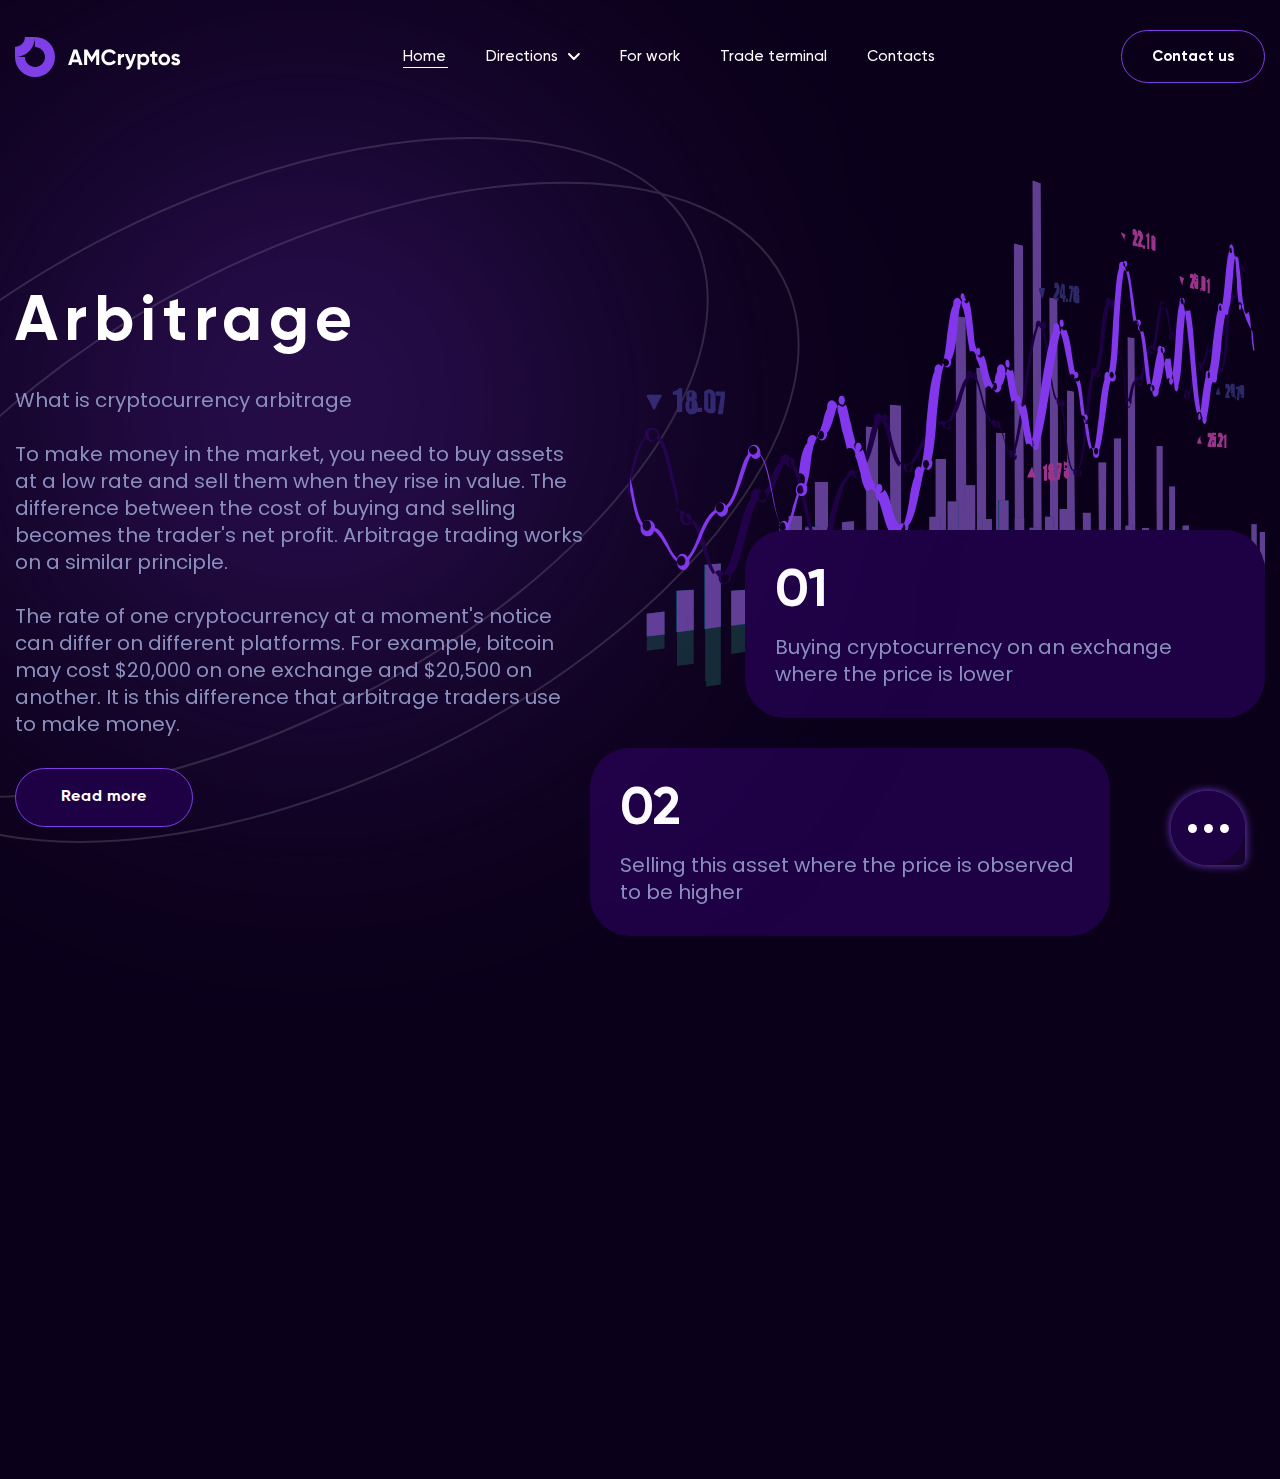
==== commit c6e3a89d: "Add files via upload" ====
--- a/arbitration.html
+++ b/arbitration.html
@@ -13,6 +13,26 @@
     <link href="https://unpkg.com/aos@2.3.1/dist/aos.css" rel="stylesheet">
     <link rel="stylesheet" href="css/style.min.css">
     <link rel="shortcut icon" href="images/favicon.svg" type="image/x-icon">
+
+    <!-- Meta Pixel Code -->
+    <script>
+        !function (f, b, e, v, n, t, s) {
+            if (f.fbq) return; n = f.fbq = function () {
+                n.callMethod ?
+                n.callMethod.apply(n, arguments) : n.queue.push(arguments)
+            };
+            if (!f._fbq) f._fbq = n; n.push = n; n.loaded = !0; n.version = '2.0';
+            n.queue = []; t = b.createElement(e); t.async = !0;
+            t.src = v; s = b.getElementsByTagName(e)[0];
+            s.parentNode.insertBefore(t, s)
+        }(window, document, 'script',
+            'https://connect.facebook.net/en_US/fbevents.js');
+        fbq('init', '251626134579737');
+        fbq('track', 'PageView'); 
+    </script>
+    <noscript><img height="1" width="1" style="display:none"
+            src="https://www.facebook.com/tr?id=251626134579737&ev=PageView&noscript=1" /></noscript>
+    <!-- End Meta Pixel Code -->
 </head>
 
 <body>
@@ -260,10 +280,10 @@
 
                     </button>
                     <h3 class="contacts__title">
-                        Свяжись с нами
+                        Contact us
                     </h3>
                     <p class="contacts__text">
-                        Выбери и кликни на любую удобную для тебя социальную сеть
+                        Choose and click on any social network you are comfortable with
                     </p>
                     <ul class="contacts__list">
                         <li class="contacts__list-item">
--- a/css/style.min.css
+++ b/css/style.min.css
@@ -1 +1 @@
-@font-face{font-family:"Gilroy";src:url("../fonts/../fonts/Gilroy-Regular.eot");src:local("Gilroy Regular"),local("Gilroy-Regular"),url("../fonts/../fonts/Gilroy-Regular.eot?#iefix") format("embedded-opentype"),url("../fonts/../fonts/Gilroy-Regular.woff2") format("woff2"),url("../fonts/../fonts/Gilroy-Regular.woff") format("woff"),url("../fonts/../fonts/Gilroy-Regular.ttf") format("truetype");font-weight:normal;font-style:normal}@font-face{font-family:"Gilroy";src:url("../fonts/../fonts/Gilroy-ExtraboldItalic.eot");src:local("Gilroy Extrabold Italic"),local("Gilroy-ExtraboldItalic"),url("../fonts/../fonts/Gilroy-ExtraboldItalic.eot?#iefix") format("embedded-opentype"),url("../fonts/../fonts/Gilroy-ExtraboldItalic.woff2") format("woff2"),url("../fonts/../fonts/Gilroy-ExtraboldItalic.woff") format("woff"),url("../fonts/../fonts/Gilroy-ExtraboldItalic.ttf") format("truetype");font-weight:800;font-style:italic}@font-face{font-family:"Gilroy";src:url("../fonts/Gilroy-Bold.eot");src:local("Gilroy Bold"),local("Gilroy-Bold"),url("../fonts/Gilroy-Bold.eot?#iefix") format("embedded-opentype"),url("../fonts/Gilroy-Bold.woff2") format("woff2"),url("../fonts/Gilroy-Bold.woff") format("woff"),url("../fonts/Gilroy-Bold.ttf") format("truetype");font-weight:bold;font-style:normal}@font-face{font-family:"Gilroy";src:url("../fonts/Gilroy-Black.eot");src:local("Gilroy Black"),local("Gilroy-Black"),url("../fonts/Gilroy-Black.eot?#iefix") format("embedded-opentype"),url("../fonts/Gilroy-Black.woff2") format("woff2"),url("../fonts/Gilroy-Black.woff") format("woff"),url("../fonts/Gilroy-Black.ttf") format("truetype");font-weight:900;font-style:normal}@font-face{font-family:"Gilroy";src:url("../fonts/Gilroy-Light.eot");src:local("Gilroy Light"),local("Gilroy-Light"),url("../fonts/Gilroy-Light.eot?#iefix") format("embedded-opentype"),url("../fonts/Gilroy-Light.woff2") format("woff2"),url("../fonts/Gilroy-Light.woff") format("woff"),url("../fonts/Gilroy-Light.ttf") format("truetype");font-weight:300;font-style:normal}@font-face{font-family:"Gilroy";src:url("../fonts/Gilroy-Semibold.eot");src:local("Gilroy Semibold"),local("Gilroy-Semibold"),url("../fonts/Gilroy-Semibold.eot?#iefix") format("embedded-opentype"),url("../fonts/Gilroy-Semibold.woff2") format("woff2"),url("../fonts/Gilroy-Semibold.woff") format("woff"),url("../fonts/Gilroy-Semibold.ttf") format("truetype");font-weight:600;font-style:normal}@font-face{font-family:"Gilroy";src:url("../fonts/Gilroy-Medium.eot");src:local("Gilroy Medium"),local("Gilroy-Medium"),url("../fonts/Gilroy-Medium.eot?#iefix") format("embedded-opentype"),url("../fonts/Gilroy-Medium.woff2") format("woff2"),url("../fonts/Gilroy-Medium.woff") format("woff"),url("../fonts/Gilroy-Medium.ttf") format("truetype");font-weight:500;font-style:normal}@font-face{font-family:"Gilroy";src:url("../fonts/Gilroy-MediumItalic.eot");src:local("Gilroy Medium Italic"),local("Gilroy-MediumItalic"),url("../fonts/Gilroy-MediumItalic.eot?#iefix") format("embedded-opentype"),url("../fonts/Gilroy-MediumItalic.woff2") format("woff2"),url("../fonts/Gilroy-MediumItalic.woff") format("woff"),url("../fonts/Gilroy-MediumItalic.ttf") format("truetype");font-weight:500;font-style:italic}@font-face{font-family:"Gilroy";src:url("../fonts/Gilroy-BlackItalic.eot");src:local("Gilroy Black Italic"),local("Gilroy-BlackItalic"),url("../fonts/Gilroy-BlackItalic.eot?#iefix") format("embedded-opentype"),url("../fonts/Gilroy-BlackItalic.woff2") format("woff2"),url("../fonts/Gilroy-BlackItalic.woff") format("woff"),url("../fonts/Gilroy-BlackItalic.ttf") format("truetype");font-weight:900;font-style:italic}@font-face{font-family:"Gilroy";src:url("../fonts/Gilroy-UltraLight.eot");src:local("Gilroy UltraLight"),local("Gilroy-UltraLight"),url("../fonts/Gilroy-UltraLight.eot?#iefix") format("embedded-opentype"),url("../fonts/Gilroy-UltraLight.woff2") format("woff2"),url("../fonts/Gilroy-UltraLight.woff") format("woff"),url("../fonts/Gilroy-UltraLight.ttf") format("truetype");font-weight:200;font-style:normal}@font-face{font-family:"Gilroy";src:url("../fonts/Gilroy-RegularItalic.eot");src:local("Gilroy Regular Italic"),local("Gilroy-RegularItalic"),url("../fonts/Gilroy-RegularItalic.eot?#iefix") format("embedded-opentype"),url("../fonts/Gilroy-RegularItalic.woff2") format("woff2"),url("../fonts/Gilroy-RegularItalic.woff") format("woff"),url("../fonts/Gilroy-RegularItalic.ttf") format("truetype");font-weight:normal;font-style:italic}@font-face{font-family:"Gilroy";src:url("../fonts/Gilroy-SemiboldItalic.eot");src:local("Gilroy Semibold Italic"),local("Gilroy-SemiboldItalic"),url("../fonts/Gilroy-SemiboldItalic.eot?#iefix") format("embedded-opentype"),url("../fonts/Gilroy-SemiboldItalic.woff2") format("woff2"),url("../fonts/Gilroy-SemiboldItalic.woff") format("woff"),url("../fonts/Gilroy-SemiboldItalic.ttf") format("truetype");font-weight:600;font-style:italic}@font-face{font-family:"Gilroy";src:url("../fonts/Gilroy-HeavyItalic.eot");src:local("Gilroy Heavy Italic"),local("Gilroy-HeavyItalic"),url("../fonts/Gilroy-HeavyItalic.eot?#iefix") format("embedded-opentype"),url("../fonts/Gilroy-HeavyItalic.woff2") format("woff2"),url("../fonts/Gilroy-HeavyItalic.woff") format("woff"),url("../fonts/Gilroy-HeavyItalic.ttf") format("truetype");font-weight:900;font-style:italic}@font-face{font-family:"Gilroy";src:url("../fonts/Gilroy-Extrabold.eot");src:local("Gilroy Extrabold"),local("Gilroy-Extrabold"),url("../fonts/Gilroy-Extrabold.eot?#iefix") format("embedded-opentype"),url("../fonts/Gilroy-Extrabold.woff2") format("woff2"),url("../fonts/Gilroy-Extrabold.woff") format("woff"),url("../fonts/Gilroy-Extrabold.ttf") format("truetype");font-weight:800;font-style:normal}@font-face{font-family:"Gilroy";src:url("../fonts/Gilroy-BoldItalic.eot");src:local("Gilroy Bold Italic"),local("Gilroy-BoldItalic"),url("../fonts/Gilroy-BoldItalic.eot?#iefix") format("embedded-opentype"),url("../fonts/Gilroy-BoldItalic.woff2") format("woff2"),url("../fonts/Gilroy-BoldItalic.woff") format("woff"),url("../fonts/Gilroy-BoldItalic.ttf") format("truetype");font-weight:bold;font-style:italic}@font-face{font-family:"Gilroy";src:url("../fonts/Gilroy-UltraLightItalic.eot");src:local("Gilroy UltraLight Italic"),local("Gilroy-UltraLightItalic"),url("../fonts/Gilroy-UltraLightItalic.eot?#iefix") format("embedded-opentype"),url("../fonts/Gilroy-UltraLightItalic.woff2") format("woff2"),url("../fonts/Gilroy-UltraLightItalic.woff") format("woff"),url("../fonts/Gilroy-UltraLightItalic.ttf") format("truetype");font-weight:200;font-style:italic}@font-face{font-family:"Gilroy";src:url("../fonts/Gilroy-LightItalic.eot");src:local("Gilroy Light Italic"),local("Gilroy-LightItalic"),url("../fonts/Gilroy-LightItalic.eot?#iefix") format("embedded-opentype"),url("../fonts/Gilroy-LightItalic.woff2") format("woff2"),url("../fonts/Gilroy-LightItalic.woff") format("woff"),url("../fonts/Gilroy-LightItalic.ttf") format("truetype");font-weight:300;font-style:italic}@font-face{font-family:"Gilroy";src:url("../fonts/Gilroy-Heavy.eot");src:local("Gilroy Heavy"),local("Gilroy-Heavy"),url("../fonts/Gilroy-Heavy.eot?#iefix") format("embedded-opentype"),url("../fonts/Gilroy-Heavy.woff2") format("woff2"),url("../fonts/Gilroy-Heavy.woff") format("woff"),url("../fonts/Gilroy-Heavy.ttf") format("truetype");font-weight:900;font-style:normal}@font-face{font-family:"Gilroy";src:url("../fonts/Gilroy-Thin.eot");src:local("Gilroy Thin"),local("Gilroy-Thin"),url("../fonts/Gilroy-Thin.eot?#iefix") format("embedded-opentype"),url("../fonts/Gilroy-Thin.woff2") format("woff2"),url("../fonts/Gilroy-Thin.woff") format("woff"),url("../fonts/Gilroy-Thin.ttf") format("truetype");font-weight:100;font-style:normal}@font-face{font-family:"Gilroy";src:url("../fonts/Gilroy-ThinItalic.eot");src:local("Gilroy Thin Italic"),local("Gilroy-ThinItalic"),url("../fonts/Gilroy-ThinItalic.eot?#iefix") format("embedded-opentype"),url("../fonts/Gilroy-ThinItalic.woff2") format("woff2"),url("../fonts/Gilroy-ThinItalic.woff") format("woff"),url("../fonts/Gilroy-ThinItalic.ttf") format("truetype");font-weight:100;font-style:italic}*{padding:0;margin:0;border:0}*,*:before,*:after{-webkit-box-sizing:border-box;box-sizing:border-box}:focus,:active{outline:none}a:focus,a:active{outline:none}nav,footer,header,aside{display:block}html,body{height:100%;width:100%;font-size:100%;line-height:1;font-size:14px;-ms-text-size-adjust:100%;-moz-text-size-adjust:100%;-webkit-text-size-adjust:100%}input,button,textarea{font-family:inherit}input::-ms-clear{display:none}button{cursor:pointer}button::-moz-focus-inner{padding:0;border:0}a,a:visited{text-decoration:none}a:hover{text-decoration:none}ul li{list-style:none}img{vertical-align:top}h1,h2,h3,h4,h5,h6{font-size:inherit;font-weight:400}button{background:unset}html,body{height:100%;background:#0b001a;font-family:"Poppins",sans-serif;scroll-behavior:smooth}.wrapper{display:-webkit-box;display:-ms-flexbox;display:flex;-webkit-box-orient:vertical;-webkit-box-direction:normal;-ms-flex-direction:column;flex-direction:column;min-height:100%}.main{-webkit-box-flex:1;-ms-flex:1 0 auto;flex:1 0 auto;overflow:hidden}.footer{-webkit-box-flex:0;-ms-flex:0 0 auto;flex:0 0 auto}.container{max-width:1380px;margin:0 auto;padding:0 15px}.logo{display:block;width:202px;height:40px}@media(max-width: 1170px){.logo{width:calc(165px + 37 * ((100vw - 375px) / 795))}}@media(max-width: 1170px){.logo{height:calc(32px + 8 * ((100vw - 375px) / 795))}}.logo__img{width:100%;height:100%}.btn{border-radius:40px;border:1px solid #7e40e6;background:#1e0044;display:-webkit-box;display:-ms-flexbox;display:flex;-webkit-box-pack:center;-ms-flex-pack:center;justify-content:center;-webkit-box-align:center;-ms-flex-align:center;align-items:center;color:#fff;font-weight:700;font-family:"Gilroy";-webkit-transition:background .3s;-o-transition:background .3s;transition:background .3s;font-size:16px;line-height:25px;padding-top:16px;padding-right:45px;padding-bottom:16px;padding-left:45px}@media(max-width: 1170px){.btn{font-size:calc(14px + 2 * ((100vw - 375px) / 795))}}@media(max-width: 1170px){.btn{line-height:calc(22px + 3 * ((100vw - 375px) / 795))}}@media(max-width: 1170px){.btn{padding-top:calc(12px + 4 * ((100vw - 375px) / 795))}}@media(max-width: 1170px){.btn{padding-right:calc(30px + 15 * ((100vw - 375px) / 795))}}@media(max-width: 1170px){.btn{padding-bottom:calc(12px + 4 * ((100vw - 375px) / 795))}}@media(max-width: 1170px){.btn{padding-left:calc(30px + 15 * ((100vw - 375px) / 795))}}.btn:hover{background:rgba(0,0,0,0)}.bg-title{position:absolute;color:#fff;font-family:"Gilroy";font-weight:700;opacity:.1 !important;z-index:1;display:none;font-size:130px;line-height:140px}@media(max-width: 1170px){.bg-title{font-size:calc(65px + 65 * ((100vw - 375px) / 795))}}@media(max-width: 1170px){.bg-title{line-height:calc(70px + 70 * ((100vw - 375px) / 795))}}.tag{color:#fff;font-weight:700;text-transform:uppercase;padding:.5px 8px;border-radius:8px;background:#7e40e6;font-family:"Gilroy";font-size:16px;line-height:24px;padding-left:8px;padding-right:8px}@media(max-width: 1170px){.tag{font-size:calc(14px + 2 * ((100vw - 375px) / 795))}}@media(max-width: 1170px){.tag{line-height:calc(20px + 4 * ((100vw - 375px) / 795))}}@media(max-width: 1170px){.tag{padding-left:calc(4px + 4 * ((100vw - 375px) / 795))}}@media(max-width: 1170px){.tag{padding-right:calc(4px + 4 * ((100vw - 375px) / 795))}}.video{position:relative;z-index:1}.video::before{content:"";position:absolute;top:-94px;left:20px;border-radius:593.737px;background:conic-gradient(from 180deg at 50% 50%, rgba(11, 7, 27, 0.9) 0deg, rgba(141, 0, 251, 0.9) 76.8750017881deg, rgba(144, 175, 255, 0.9) 120.0000035763deg, rgba(30, 0, 68, 0.9) 161.2499964237deg, rgba(130, 91, 255, 0.9) 198.7499928474deg, rgba(130, 84, 188, 0.9) 236.25deg, rgba(30, 0, 68, 0.9) 260.6249928474deg, rgba(11, 7, 27, 0.9) 360deg);-webkit-filter:blur(119.8124923706px);filter:blur(119.8124923706px);width:593px;height:593px}@media(max-width: 1170px){.video::before{width:calc(300px + 293 * ((100vw - 375px) / 795))}}@media(max-width: 1170px){.video::before{height:calc(300px + 293 * ((100vw - 375px) / 795))}}.video__inner{width:100%;max-width:568px;height:446px;border-radius:40px;border:1px solid rgba(30,0,68,.75);display:block;-webkit-box-shadow:0px 4px 4px 0px rgba(0,0,0,.25);box-shadow:0px 4px 4px 0px rgba(0,0,0,.25);position:relative;overflow:hidden;border-radius:40px}@media(max-width: 1170px){.video__inner{max-width:calc(400px + 168 * ((100vw - 375px) / 795))}}@media(max-width: 1170px){.video__inner{height:calc(220px + 226 * ((100vw - 375px) / 795))}}.video__inner::after{content:"";z-index:1;background:rgba(30,0,68,.75);position:absolute;top:0;left:0;right:0;bottom:0;width:100%;mix-blend-mode:multiply;height:100%}.video__inner:hover .video__play{opacity:.75}.video__img{width:100%;height:100%;-o-object-fit:cover;object-fit:cover}.video__play{position:absolute;top:50%;left:50%;-webkit-transform:translateX(-50%) translateY(-50%);-ms-transform:translateX(-50%) translateY(-50%);transform:translateX(-50%) translateY(-50%);z-index:2;display:-webkit-box;display:-ms-flexbox;display:flex;-webkit-box-pack:center;-ms-flex-pack:center;justify-content:center;-webkit-box-align:center;-ms-flex-align:center;align-items:center;border-radius:101.282px;border:1.425px solid #8338ec;background:rgba(131,56,236,.4);opacity:1;-webkit-transition:opacity .3s;-o-transition:opacity .3s;transition:opacity .3s;width:100px;height:100px}@media(max-width: 1170px){.video__play{width:calc(60px + 40 * ((100vw - 375px) / 795))}}@media(max-width: 1170px){.video__play{height:calc(60px + 40 * ((100vw - 375px) / 795))}}.video__play svg{width:23px;height:26px}@media(max-width: 1170px){.video__play svg{width:calc(15px + 8 * ((100vw - 375px) / 795))}}@media(max-width: 1170px){.video__play svg{height:calc(17px + 9 * ((100vw - 375px) / 795))}}.circle{position:absolute}.circle svg{width:1253px;height:980px}@media(max-width: 1170px){.circle svg{width:calc(700px + 553 * ((100vw - 375px) / 795))}}@media(max-width: 1170px){.circle svg{height:calc(500px + 480 * ((100vw - 375px) / 795))}}.title{color:#fff;font-family:"Gilroy";font-weight:700;position:relative;z-index:1;font-size:64px;line-height:69px;margin-bottom:45px}@media(max-width: 1170px){.title{font-size:calc(32px + 32 * ((100vw - 375px) / 795))}}@media(max-width: 1170px){.title{line-height:calc(40px + 29 * ((100vw - 375px) / 795))}}@media(max-width: 1170px){.title{margin-bottom:calc(25px + 20 * ((100vw - 375px) / 795))}}.titling{text-align:left;max-width:675px;position:relative;z-index:2}.titling__title{color:#fff;font-family:"Gilroy";font-weight:700;position:relative;z-index:1;font-size:64px;line-height:77px;margin-bottom:25px;letter-spacing:6.4px}@media(max-width: 1170px){.titling__title{font-size:calc(32px + 32 * ((100vw - 375px) / 795))}}@media(max-width: 1170px){.titling__title{line-height:calc(40px + 37 * ((100vw - 375px) / 795))}}@media(max-width: 1170px){.titling__title{margin-bottom:calc(15px + 10 * ((100vw - 375px) / 795))}}@media(max-width: 1170px){.titling__title{letter-spacing:calc(2.2px + 4.2 * ((100vw - 375px) / 795))}}.titling__text{color:#8b90be;position:relative;z-index:1;font-size:20px;line-height:27px}@media(max-width: 1170px){.titling__text{font-size:calc(14px + 6 * ((100vw - 375px) / 795))}}@media(max-width: 1170px){.titling__text{line-height:calc(20px + 7 * ((100vw - 375px) / 795))}}.titling__link{position:relative;z-index:1;margin-top:30px}@media(max-width: 1170px){.titling__link{margin-top:calc(15px + 15 * ((100vw - 375px) / 795))}}.titling--rigth{text-align:right}.section-inner{display:-webkit-box;display:-ms-flexbox;display:flex;-webkit-box-align:center;-ms-flex-align:center;align-items:center;-webkit-box-pack:justify;-ms-flex-pack:justify;justify-content:space-between;position:relative;gap:30px;z-index:1}.section-inner .circle{top:-180px;right:-240px}@media(max-width: 1170px){.section-inner .circle{top:calc(-100px + -80 * ((100vw - 375px) / 795))}}@media(max-width: 1170px){.section-inner .circle{right:calc(-125px + -115 * ((100vw - 375px) / 795))}}.section-inner .video{min-width:50%}.video--long .video__inner{max-width:540px;height:585px}@media(max-width: 1170px){.video--long .video__inner{max-width:calc(400px + 140 * ((100vw - 375px) / 795))}}@media(max-width: 1170px){.video--long .video__inner{height:calc(400px + 185 * ((100vw - 375px) / 795))}}.burger{display:none;-webkit-box-orient:vertical;-webkit-box-direction:normal;-ms-flex-direction:column;flex-direction:column;-webkit-box-pack:center;-ms-flex-pack:center;justify-content:center;gap:5px;width:25px;height:30px;z-index:101}.burger span{display:block;height:1px;width:100%;background:#fff}.body--active [data-aos^=fade][data-aos^=fade].aos-animate{-webkit-transform:unset !important;-ms-transform:unset !important;transform:unset !important}[data-aos][data-aos][data-aos-easing=ease],.body--active[data-aos-easing=ease] [data-aos]{-webkit-transition:unset !important;-o-transition:unset !important;transition:unset !important}@-webkit-keyframes movingLineAnimation{0%{-webkit-transform:translateX(-5%);transform:translateX(-5%)}100%{-webkit-transform:translateX(-200%);transform:translateX(-200%)}}@keyframes movingLineAnimation{0%{-webkit-transform:translateX(-5%);transform:translateX(-5%)}100%{-webkit-transform:translateX(-200%);transform:translateX(-200%)}}@-webkit-keyframes coinAnimation{0%{-webkit-transform:translateY(0) scale(1);transform:translateY(0) scale(1)}50%{-webkit-transform:translateY(-15px) scale(1.05);transform:translateY(-15px) scale(1.05)}100%{-webkit-transform:translateY(0) scale(1);transform:translateY(0) scale(1)}}@keyframes coinAnimation{0%{-webkit-transform:translateY(0) scale(1);transform:translateY(0) scale(1)}50%{-webkit-transform:translateY(-15px) scale(1.05);transform:translateY(-15px) scale(1.05)}100%{-webkit-transform:translateY(0) scale(1);transform:translateY(0) scale(1)}}@-webkit-keyframes mouseAnimation{0%{-webkit-transform:translateY(0) translateX(-50%);transform:translateY(0) translateX(-50%)}50%{-webkit-transform:translateY(-10px) translateX(-50%);transform:translateY(-10px) translateX(-50%)}100%{-webkit-transform:translateY(0) translateX(-50%);transform:translateY(0) translateX(-50%)}}@keyframes mouseAnimation{0%{-webkit-transform:translateY(0) translateX(-50%);transform:translateY(0) translateX(-50%)}50%{-webkit-transform:translateY(-10px) translateX(-50%);transform:translateY(-10px) translateX(-50%)}100%{-webkit-transform:translateY(0) translateX(-50%);transform:translateY(0) translateX(-50%)}}.header{z-index:15;padding-top:30px;padding-bottom:30px;position:absolute;top:0;left:0;right:0}@media(max-width: 1170px){.header{padding-top:calc(25px + 5 * ((100vw - 375px) / 795))}}@media(max-width: 1170px){.header{padding-bottom:calc(15px + 15 * ((100vw - 375px) / 795))}}.header__inner{display:-webkit-box;display:-ms-flexbox;display:flex;-webkit-box-align:center;-ms-flex-align:center;align-items:center;-webkit-box-pack:justify;-ms-flex-pack:justify;justify-content:space-between}.header__wrapper{display:-webkit-box;display:-ms-flexbox;display:flex;-webkit-box-align:center;-ms-flex-align:center;align-items:center;gap:25px}@media(max-width: 1170px){.header__wrapper{gap:calc(15px + 10 * ((100vw - 375px) / 795))}}.header__link{padding:13px 30px;font-size:15px;line-height:25px;background:rgba(0,0,0,0)}.header__link:hover{background:#1e0044}.menu-list{display:-webkit-box;display:-ms-flexbox;display:flex;-webkit-box-align:center;-ms-flex-align:center;align-items:center;gap:40px;font-family:"Gilroy"}@media(max-width: 1170px){.menu-list{gap:calc(20px + 20 * ((100vw - 375px) / 795))}}.menu-list__item--active{position:relative}.menu-list__item--active::after{content:"";width:45px;height:1px;position:absolute;bottom:-2px;left:0;background:#fff}.menu-list__item--inner{position:relative;z-index:100}.menu-list__item--inner:hover .menu-sublist{z-index:1;opacity:100;height:unset}.menu-list__item--inner:hover .menu-sublist__item{padding-bottom:10px;height:unset}.menu-list__item--inner:hover .menu-list__text{color:#7e40e6}.menu-list__item--inner:hover .menu-list__text svg{-webkit-transform:rotate(-180deg);-ms-transform:rotate(-180deg);transform:rotate(-180deg)}.menu-list__link{color:#fff;font-size:15px;font-weight:500;line-height:18px;font-weight:500;-webkit-transition:color .3s;-o-transition:color .3s;transition:color .3s}.menu-list__link:hover{color:#7e40e6}.menu-list__text{cursor:pointer;display:-webkit-box;display:-ms-flexbox;display:flex;-webkit-box-align:center;-ms-flex-align:center;align-items:center;gap:10px;color:#fff;font-size:15px;font-weight:500;line-height:18px;-webkit-transition:color .3s;-o-transition:color .3s;transition:color .3s}.menu-list__text svg{-webkit-transition:-webkit-transform .3s;transition:-webkit-transform .3s;-o-transition:transform .3s;transition:transform .3s;transition:transform .3s, -webkit-transform .3s}.menu-sublist{display:-webkit-box;display:-ms-flexbox;display:flex;-webkit-box-orient:vertical;-webkit-box-direction:normal;-ms-flex-direction:column;flex-direction:column;left:0;top:30px;position:absolute;opacity:0;z-index:-10;height:0;-webkit-transition:opacity .3s,height .3s;-o-transition:opacity .3s,height .3s;transition:opacity .3s,height .3s}.menu-sublist::before{content:"";display:block;width:100%;position:absolute;top:-10px;height:10px;left:0;right:0;opacity:0;background:#000}.menu-sublist__item{padding-bottom:0;height:0;-webkit-transition:padding-bottom .3s,height .3s;-o-transition:padding-bottom .3s,height .3s;transition:padding-bottom .3s,height .3s}.menu-sublist__link{color:#fff;font-size:15px;font-weight:500;line-height:18px;-webkit-transition:color .3s;-o-transition:color .3s;transition:color .3s}.menu-sublist__link:hover{color:#7e40e6}.lang{position:relative;z-index:1;font-family:"Gilroy"}.lang__current{cursor:pointer;display:-webkit-box;display:-ms-flexbox;display:flex;-webkit-box-align:center;-ms-flex-align:center;align-items:center;gap:5px}.lang__current svg{-webkit-transform:rotate(180deg);-ms-transform:rotate(180deg);transform:rotate(180deg);-webkit-transition:-webkit-transform .3s;transition:-webkit-transform .3s;-o-transition:transform .3s;transition:transform .3s;transition:transform .3s, -webkit-transform .3s}.lang__current-text{color:#fff;font-size:14px;font-weight:500;line-height:18px}.lang__list{display:-webkit-box;display:-ms-flexbox;display:flex;-webkit-box-orient:vertical;-webkit-box-direction:normal;-ms-flex-direction:column;flex-direction:column;gap:5px;padding-top:5px;position:absolute;display:none}.lang__list-link{color:#fff;font-size:14px;font-weight:500;line-height:18px;-webkit-transition:color .3s;-o-transition:color .3s;transition:color .3s}.lang__list-link:hover{color:#7e40e6}.lang--active .lang__list{display:-webkit-box;display:-ms-flexbox;display:flex}.lang--active .lang__current svg{-webkit-transform:unset;-ms-transform:unset;transform:unset}.heading{padding-top:240px;margin-bottom:280px}@media(max-width: 1170px){.heading{padding-top:calc(120px + 120 * ((100vw - 375px) / 795))}}@media(max-width: 1170px){.heading{margin-bottom:calc(100px + 180 * ((100vw - 375px) / 795))}}.heading__inner{position:relative}.heading__link{position:absolute;left:50%;-webkit-transform:translateX(-50%);-ms-transform:translateX(-50%);transform:translateX(-50%);-webkit-animation:mouseAnimation 3s infinite;animation:mouseAnimation 3s infinite;bottom:-195px;z-index:15}@media(max-width: 1170px){.heading__link{bottom:calc(-70px + -125 * ((100vw - 375px) / 795))}}.heading__link svg{width:35px;height:50px}@media(max-width: 1170px){.heading__link svg{width:calc(25px + 10 * ((100vw - 375px) / 795))}}@media(max-width: 1170px){.heading__link svg{height:calc(35px + 15 * ((100vw - 375px) / 795))}}.heading__bg-title{bottom:-190px;left:-482px}@media(max-width: 1170px){.heading__bg-title{bottom:calc(-175px + -15 * ((100vw - 375px) / 795))}}@media(max-width: 1170px){.heading__bg-title{left:calc(-150px + -332 * ((100vw - 375px) / 795))}}.heading-body{position:relative;max-width:730px;z-index:10}.heading-body::before{content:"";position:absolute;border-radius:293px;background:rgba(131,56,236,.3);-webkit-filter:blur(189.188369751px);filter:blur(189.188369751px);top:-129px;left:-78px;width:586px;height:586px}@media(max-width: 1170px){.heading-body::before{width:calc(300px + 286 * ((100vw - 375px) / 795))}}@media(max-width: 1170px){.heading-body::before{height:calc(300px + 286 * ((100vw - 375px) / 795))}}.heading-body__circle{top:-265px;right:-120px}@media(max-width: 1170px){.heading-body__circle{top:calc(-100px + -165 * ((100vw - 375px) / 795))}}@media(max-width: 1170px){.heading-body__circle{right:calc(-50px + -70 * ((100vw - 375px) / 795))}}.heading-body__inner{display:-webkit-box;display:-ms-flexbox;display:flex;-webkit-box-orient:vertical;-webkit-box-direction:normal;-ms-flex-direction:column;flex-direction:column;-webkit-box-align:start;-ms-flex-align:start;align-items:flex-start;position:relative;z-index:10 !important}.heading-body__title{color:#fff;font-family:"Gilroy";font-weight:700;font-size:54px;line-height:58px;margin-bottom:25px}@media(max-width: 1170px){.heading-body__title{font-size:calc(28px + 26 * ((100vw - 375px) / 795))}}@media(max-width: 1170px){.heading-body__title{line-height:calc(32px + 26 * ((100vw - 375px) / 795))}}@media(max-width: 1170px){.heading-body__title{margin-bottom:calc(15px + 10 * ((100vw - 375px) / 795))}}.heading-body__title span{color:#b649e6}.heading-body__text{color:#fff;font-weight:500;max-width:445px;font-size:16px;line-height:27px;margin-bottom:25px}@media(max-width: 1170px){.heading-body__text{font-size:calc(14px + 2 * ((100vw - 375px) / 795))}}@media(max-width: 1170px){.heading-body__text{line-height:calc(22px + 5 * ((100vw - 375px) / 795))}}@media(max-width: 1170px){.heading-body__text{margin-bottom:calc(15px + 10 * ((100vw - 375px) / 795))}}.heading-body__link{padding-right:45px;padding-left:45px}.coins{width:707px;height:546px;position:absolute;top:-88px;right:0;z-index:1 !important}.coins__img{position:absolute}.coins__img:nth-child(1){top:96px;right:22px;-webkit-animation:coinAnimation 3s infinite;animation:coinAnimation 3s infinite}.coins__img:nth-child(2){bottom:186px;left:2px;-webkit-animation:coinAnimation 3s .5s infinite;animation:coinAnimation 3s .5s infinite}.coins__img:nth-child(3){top:85px;right:161px;-webkit-animation:coinAnimation 3s 1.5s infinite;animation:coinAnimation 3s 1.5s infinite}.coins__img:nth-child(4){top:182px;right:2px;-webkit-animation:coinAnimation 3s .5s infinite;animation:coinAnimation 3s .5s infinite}.coins__img:nth-child(5){top:0px;left:309px;-webkit-animation:coinAnimation 3s 1s infinite;animation:coinAnimation 3s 1s infinite}.coins__img:nth-child(6){bottom:0;right:255px;-webkit-animation:coinAnimation 3s 1.5s infinite;animation:coinAnimation 3s 1.5s infinite}.coins__img:nth-child(7){bottom:177px;right:213px;-webkit-animation:coinAnimation 3s .5s infinite;animation:coinAnimation 3s .5s infinite}.coins__img:nth-child(8){top:50px;left:69px;-webkit-animation:coinAnimation 3s 1s infinite;animation:coinAnimation 3s 1s infinite}.coins__img:nth-child(9){left:102px;bottom:57px;-webkit-animation:coinAnimation 3s infinite;animation:coinAnimation 3s infinite}.coins__img:nth-child(10){bottom:55px;right:0;-webkit-animation:coinAnimation 3s .5s infinite;animation:coinAnimation 3s .5s infinite}.moving-line{height:60px;margin-bottom:115px;position:relative;z-index:1}@media(max-width: 1170px){.moving-line{height:calc(40px + 20 * ((100vw - 375px) / 795))}}@media(max-width: 1170px){.moving-line{margin-bottom:calc(60px + 55 * ((100vw - 375px) / 795))}}.moving-line__list{display:-webkit-box;display:-ms-flexbox;display:flex;-webkit-box-align:center;-ms-flex-align:center;align-items:center;gap:25px;position:absolute;left:50%;-webkit-transform:translateX(-50%);-ms-transform:translateX(-50%);transform:translateX(-50%);-webkit-animation:movingLineAnimation 450s infinite linear;animation:movingLineAnimation 450s infinite linear}@media(max-width: 1170px){.moving-line__list{gap:calc(20px + 5 * ((100vw - 375px) / 795))}}.moving-line__list-item{display:-webkit-box;display:-ms-flexbox;display:flex;-webkit-box-align:center;-ms-flex-align:center;align-items:center;gap:25px;gap:25px}@media(max-width: 1170px){.moving-line__list-item{gap:calc(20px + 5 * ((100vw - 375px) / 795))}}.moving-line__list-item svg{min-height:40px;min-width:40px;-webkit-animation:animationLineSvgAnimation 3s infinite;animation:animationLineSvgAnimation 3s infinite}@media(max-width: 1170px){.moving-line__list-item svg{min-height:calc(30px + 10 * ((100vw - 375px) / 795))}}@media(max-width: 1170px){.moving-line__list-item svg{min-width:calc(30px + 10 * ((100vw - 375px) / 795))}}.moving-line__list-item svg path{fill:#b649e6}.moving-line__text{font-family:"Gilroy";color:#fff;leading-trim:both;text-edge:cap;text-transform:uppercase;font-size:64px;line-height:70px;font-weight:700}@media(max-width: 1170px){.moving-line__text{font-size:calc(36px + 28 * ((100vw - 375px) / 795))}}@media(max-width: 1170px){.moving-line__text{line-height:calc(44px + 26 * ((100vw - 375px) / 795))}}.moving-line__text span{white-space:nowrap}.big-lits{margin-bottom:225px}@media(max-width: 1170px){.big-lits{margin-bottom:calc(110px + 115 * ((100vw - 375px) / 795))}}.big-lits__inner{display:-ms-grid;display:grid;-ms-grid-columns:1fr 1fr 1fr;grid-template-columns:1fr 1fr 1fr;gap:30px;-webkit-box-align:start;-ms-flex-align:start;align-items:flex-start;position:relative}@media(max-width: 1170px){.big-lits__inner{gap:calc(15px + 15 * ((100vw - 375px) / 795))}}.big-lits__inner::before{content:"";border-radius:293px;background:rgba(131,56,236,.3);-webkit-filter:blur(189.188369751px);filter:blur(189.188369751px);width:586px;height:586px;position:absolute;left:-100px;bottom:-110px}@media(max-width: 1170px){.big-lits__inner::before{width:calc(300px + 286 * ((100vw - 375px) / 795))}}@media(max-width: 1170px){.big-lits__inner::before{height:calc(300px + 286 * ((100vw - 375px) / 795))}}.big-lits__inner::after{content:"";position:absolute;right:8px;top:-274px;border-radius:293px;background:rgba(131,56,236,.3);-webkit-filter:blur(189.188369751px);filter:blur(189.188369751px);width:586px;height:586px}@media(max-width: 1170px){.big-lits__inner::after{width:calc(300px + 286 * ((100vw - 375px) / 795))}}@media(max-width: 1170px){.big-lits__inner::after{height:calc(300px + 286 * ((100vw - 375px) / 795))}}.big-lits__wrapper{display:-webkit-box;display:-ms-flexbox;display:flex;-webkit-box-orient:vertical;-webkit-box-direction:normal;-ms-flex-direction:column;flex-direction:column;height:100%;position:relative;z-index:1;gap:20px}@media(max-width: 1170px){.big-lits__wrapper{gap:calc(15px + 5 * ((100vw - 375px) / 795))}}.big-lits__wrapper:nth-child(2){margin-top:60px;margin-bottom:-60px}.big-lits-item{position:relative;min-height:285px;height:285px;max-height:285px;z-index:1}.big-lits-item__wrapper{position:absolute;width:100%;height:100%;border-radius:40px;top:0;left:0;right:0;bottom:0;overflow:hidden}.big-lits-item:hover{z-index:10}.big-lits-item:hover .big-lits-item__inner::before{opacity:1}.big-lits-item:hover .big-lits-item__inner::after{opacity:1}.big-lits-item:hover .big-lits-item__suptext{opacity:.1}.big-lits-item:hover .big-lits-item__title{margin-bottom:10px}@media(max-width: 1170px){.big-lits-item:hover .big-lits-item__title{margin-bottom:calc(5px + 5 * ((100vw - 375px) / 795))}}.big-lits-item:hover .big-lits-item__text{opacity:1;height:unset;margin-bottom:20px}@media(max-width: 1170px){.big-lits-item:hover .big-lits-item__text{margin-bottom:calc(15px + 5 * ((100vw - 375px) / 795))}}.big-lits-item:hover .big-lits-item__top-text{left:180px;opacity:0}@media(max-width: 1170px){.big-lits-item:hover .big-lits-item__top-text{left:calc(100px + 80 * ((100vw - 375px) / 795))}}.big-lits-item:hover .big-lits-item__suptext{opacity:.1;left:180px}@media(max-width: 1170px){.big-lits-item:hover .big-lits-item__suptext{left:calc(100px + 80 * ((100vw - 375px) / 795))}}.big-lits-item__inner{display:-webkit-box;display:-ms-flexbox;display:flex;-webkit-box-orient:vertical;-webkit-box-direction:normal;-ms-flex-direction:column;flex-direction:column;-webkit-box-align:start;-ms-flex-align:start;align-items:flex-start;position:relative;z-index:1;background:#1e0044;padding:30px;border-radius:40px;min-height:-webkit-fit-content;min-height:-moz-fit-content;min-height:fit-content;overflow:hidden;min-height:285px}@media(max-width: 1170px){.big-lits-item__inner{padding:calc(25px + 5 * ((100vw - 375px) / 795))}}@media(max-width: 1170px){.big-lits-item__inner{border-radius:calc(30px + 10 * ((100vw - 375px) / 795))}}.big-lits-item__inner::before{content:"";border-radius:778px;background:rgba(131,56,236,.3);-webkit-filter:blur(189.188369751px);filter:blur(189.188369751px);width:586px;height:586px;position:absolute;left:-164px;top:-275px;opacity:0;-webkit-transition:opacity .3s;-o-transition:opacity .3s;transition:opacity .3s;z-index:0}@media(max-width: 1170px){.big-lits-item__inner::before{width:calc(300px + 286 * ((100vw - 375px) / 795))}}@media(max-width: 1170px){.big-lits-item__inner::before{height:calc(300px + 286 * ((100vw - 375px) / 795))}}.big-lits-item__inner::after{content:"";border-radius:804px;background:#7e40e6;-webkit-filter:blur(150px);filter:blur(150px);width:586px;height:586px;position:absolute;right:-164px;bottom:-275px;opacity:0;-webkit-transition:opacity .3s;-o-transition:opacity .3s;transition:opacity .3s;z-index:1}@media(max-width: 1170px){.big-lits-item__inner::after{width:calc(300px + 286 * ((100vw - 375px) / 795))}}@media(max-width: 1170px){.big-lits-item__inner::after{height:calc(300px + 286 * ((100vw - 375px) / 795))}}.big-lits-item__suptext{color:#fff;font-family:"Gilroy";font-weight:700;white-space:nowrap;opacity:0;position:absolute;left:215px;-webkit-transition:left .3s,opacity .3s;-o-transition:left .3s,opacity .3s;transition:left .3s,opacity .3s;z-index:1;display:none;font-size:53px;line-height:64px;top:30px}@media(max-width: 1170px){.big-lits-item__suptext{font-size:calc(32px + 21 * ((100vw - 375px) / 795))}}@media(max-width: 1170px){.big-lits-item__suptext{line-height:calc(40px + 24 * ((100vw - 375px) / 795))}}@media(max-width: 1170px){.big-lits-item__suptext{top:calc(25px + 5 * ((100vw - 375px) / 795))}}.big-lits-item__top{width:100%;margin-bottom:75px;-webkit-transition:margin-bottom .3s,flex-grow .3s,-webkit-box-flex .3s;transition:margin-bottom .3s,flex-grow .3s,-webkit-box-flex .3s;-o-transition:margin-bottom .3s,flex-grow .3s;transition:margin-bottom .3s,flex-grow .3s;transition:margin-bottom .3s,flex-grow .3s,-webkit-box-flex .3s,-ms-flex-positive .3s;-webkit-box-flex:1;-ms-flex-positive:1;flex-grow:1;position:relative;z-index:2}.big-lits-item__top-count{color:#fff;font-style:normal;font-weight:700;position:relative;z-index:1;font-size:53px;line-height:64px}@media(max-width: 1170px){.big-lits-item__top-count{font-size:calc(32px + 21 * ((100vw - 375px) / 795))}}@media(max-width: 1170px){.big-lits-item__top-count{line-height:calc(40px + 24 * ((100vw - 375px) / 795))}}.big-lits-item__top-text{color:#fff;font-family:"Gilroy";font-weight:700;white-space:nowrap;opacity:.1;position:absolute;top:0;-webkit-transition:left .3s,opacity .3s;-o-transition:left .3s,opacity .3s;transition:left .3s,opacity .3s;font-size:53px;line-height:64px;left:215px;display:none}@media(max-width: 1170px){.big-lits-item__top-text{font-size:calc(32px + 21 * ((100vw - 375px) / 795))}}@media(max-width: 1170px){.big-lits-item__top-text{line-height:calc(40px + 24 * ((100vw - 375px) / 795))}}@media(max-width: 1170px){.big-lits-item__top-text{left:calc(150px + 65 * ((100vw - 375px) / 795))}}.big-lits-item__tag{margin-bottom:10px;position:relative;z-index:2}@media(max-width: 1170px){.big-lits-item__tag{margin-bottom:calc(5px + 5 * ((100vw - 375px) / 795))}}.big-lits-item__title{color:#fff;font-weight:700;max-width:300px;-webkit-transition:margin-bottom .3s;-o-transition:margin-bottom .3s;transition:margin-bottom .3s;position:relative;z-index:2;font-family:"Gilroy";font-size:28px;line-height:42px}@media(max-width: 1170px){.big-lits-item__title{font-size:calc(22px + 6 * ((100vw - 375px) / 795))}}@media(max-width: 1170px){.big-lits-item__title{line-height:calc(36px + 6 * ((100vw - 375px) / 795))}}.big-lits-item__text{color:#fff;opacity:0;height:0;-webkit-transition:margin-bottom .3s,height .3s,opacity .3;-o-transition:margin-bottom .3s,height .3s,opacity .3;transition:margin-bottom .3s,height .3s,opacity .3;position:relative;z-index:2;font-size:16px;line-height:24px}@media(max-width: 1170px){.big-lits-item__text{font-size:calc(14px + 2 * ((100vw - 375px) / 795))}}@media(max-width: 1170px){.big-lits-item__text{line-height:calc(20px + 4 * ((100vw - 375px) / 795))}}.about{margin-bottom:180px}@media(max-width: 1170px){.about{margin-bottom:calc(90px + 90 * ((100vw - 375px) / 795))}}.about__inner{position:relative;display:-ms-grid;display:grid;-ms-grid-columns:1fr 1fr;grid-template-columns:1fr 1fr;gap:60px}@media(max-width: 1170px){.about__inner{gap:calc(30px + 30 * ((100vw - 375px) / 795))}}.about__bg-title{right:-200px;top:-300px}.about__wrapper{display:-webkit-box;display:-ms-flexbox;display:flex;-webkit-box-orient:vertical;-webkit-box-direction:normal;-ms-flex-direction:column;flex-direction:column;gap:100px}@media(max-width: 1170px){.about__wrapper{gap:calc(30px + 70 * ((100vw - 375px) / 795))}}.about__wrapper:nth-child(2){margin-top:-60px}.about__wrapper:nth-child(2) .about__box-title{text-align:right}.about__wrapper:nth-child(2) .about__box-text{text-align:right}.about__wrapper:nth-child(2) .about__box{margin-left:auto}.about__box{position:relative;z-index:1}.about__box-title{color:#fff;font-family:"Gilroy";font-weight:700;max-width:590px;font-size:42px;line-height:46px;margin-bottom:20px}@media(max-width: 1170px){.about__box-title{font-size:calc(28px + 14 * ((100vw - 375px) / 795))}}@media(max-width: 1170px){.about__box-title{line-height:calc(34px + 12 * ((100vw - 375px) / 795))}}@media(max-width: 1170px){.about__box-title{margin-bottom:calc(15px + 5 * ((100vw - 375px) / 795))}}.about__box-text{color:#b1bcae;font-weight:500;max-width:590px;font-size:17px;line-height:27px}@media(max-width: 1170px){.about__box-text{font-size:calc(14px + 3 * ((100vw - 375px) / 795))}}@media(max-width: 1170px){.about__box-text{line-height:calc(20px + 7 * ((100vw - 375px) / 795))}}.about__img{margin-left:auto;margin-right:50px;position:relative;max-width:515px;width:100%;height:474px;-webkit-filter:drop-shadow(0px 4px 4px rgba(0, 0, 0, 0.25));filter:drop-shadow(0px 4px 4px rgba(0, 0, 0, 0.25))}@media(max-width: 1170px){.about__img{height:calc(300px + 174 * ((100vw - 375px) / 795))}}.about__img::before{content:"";border-radius:293px;background:rgba(131,56,236,.3);-webkit-filter:blur(189.188369751px);filter:blur(189.188369751px);position:absolute;top:-93px;right:-49px;width:586px;height:586px}@media(max-width: 1170px){.about__img::before{width:calc(300px + 286 * ((100vw - 375px) / 795))}}@media(max-width: 1170px){.about__img::before{height:calc(300px + 286 * ((100vw - 375px) / 795))}}.about__img-image{position:relative;z-index:1;width:100%;height:100%;-o-object-fit:contain;object-fit:contain}.directions{margin-bottom:230px}@media(max-width: 1170px){.directions{margin-bottom:calc(115px + 115 * ((100vw - 375px) / 795))}}.directions__inner{position:relative}.directions__inner::after{content:"";position:absolute;right:-108px;top:-75px;border-radius:293px;border-radius:293px;background:rgba(131,56,236,.3);-webkit-filter:blur(189.188369751px);filter:blur(189.188369751px);width:586px;height:586px}@media(max-width: 1170px){.directions__inner::after{width:calc(300px + 286 * ((100vw - 375px) / 795))}}@media(max-width: 1170px){.directions__inner::after{height:calc(300px + 286 * ((100vw - 375px) / 795))}}.directions__bg-title{top:-248px;left:-322px}.tiles{display:-ms-grid;display:grid;-ms-grid-columns:1fr 1fr 1fr;grid-template-columns:1fr 1fr 1fr;position:relative;z-index:1;gap:30px}@media(max-width: 1170px){.tiles{gap:calc(15px + 15 * ((100vw - 375px) / 795))}}.tile{padding:30px;border-radius:40px;background:#1e0044;display:block;overflow:hidden;border-radius:40px;position:relative}@media(max-width: 1170px){.tile{padding:calc(25px + 5 * ((100vw - 375px) / 795))}}@media(max-width: 1170px){.tile{border-radius:calc(30px + 10 * ((100vw - 375px) / 795))}}@media(max-width: 1170px){.tile{border-radius:calc(30px + 10 * ((100vw - 375px) / 795))}}.tile:hover::before{opacity:1}.tile:hover::after{opacity:1}.tile::before{content:"";border-radius:778px;background:rgba(131,56,236,.3);-webkit-filter:blur(189.188369751px);filter:blur(189.188369751px);width:350px;height:350px;position:absolute;left:-164px;top:-275px;-webkit-transition:opacity .3s;-o-transition:opacity .3s;transition:opacity .3s;z-index:0;opacity:0}@media(max-width: 1170px){.tile::before{width:calc(300px + 50 * ((100vw - 375px) / 795))}}@media(max-width: 1170px){.tile::before{height:calc(300px + 50 * ((100vw - 375px) / 795))}}.tile::after{content:"";border-radius:804px;background:#7e40e6;-webkit-filter:blur(150px);filter:blur(150px);width:350px;height:350px;position:absolute;right:-164px;bottom:-275px;opacity:0;-webkit-transition:opacity .3s;-o-transition:opacity .3s;transition:opacity .3s;z-index:1}@media(max-width: 1170px){.tile::after{width:calc(300px + 50 * ((100vw - 375px) / 795))}}@media(max-width: 1170px){.tile::after{height:calc(300px + 50 * ((100vw - 375px) / 795))}}.tile:hover .tile__top-text{left:180px}.tile__top{margin-bottom:10px;display:-webkit-box;display:-ms-flexbox;display:flex;-webkit-box-align:center;-ms-flex-align:center;align-items:center;position:relative;z-index:5}.tile__top-count{color:#fff;font-family:"Gilroy";font-weight:700;font-size:53px;line-height:64px}@media(max-width: 1170px){.tile__top-count{font-size:calc(32px + 21 * ((100vw - 375px) / 795))}}@media(max-width: 1170px){.tile__top-count{line-height:calc(40px + 24 * ((100vw - 375px) / 795))}}.tile__top-text{color:#fff;font-family:"Gilroy";font-weight:700;white-space:nowrap;opacity:.1;position:absolute;left:215px;-webkit-transition:left .3s;-o-transition:left .3s;transition:left .3s;display:none;z-index:5;font-size:53px;line-height:64px}@media(max-width: 1170px){.tile__top-text{font-size:calc(32px + 21 * ((100vw - 375px) / 795))}}@media(max-width: 1170px){.tile__top-text{line-height:calc(40px + 24 * ((100vw - 375px) / 795))}}.tile__text{color:#8b90be;font-size:20px;line-height:27px;position:relative;z-index:5}@media(max-width: 1170px){.tile__text{font-size:calc(14px + 6 * ((100vw - 375px) / 795))}}@media(max-width: 1170px){.tile__text{line-height:calc(20px + 7 * ((100vw - 375px) / 795))}}.advantages{margin-bottom:115px}@media(max-width: 1170px){.advantages{margin-bottom:calc(60px + 55 * ((100vw - 375px) / 795))}}.advantages__title{text-align:right;position:relative;z-index:1}.advantages__inner{display:-ms-grid;display:grid;position:relative;-ms-grid-columns:1fr 1fr 1fr;grid-template-columns:1fr 1fr 1fr;justify-items:center;gap:90px 30px;row-gap:90px}@media(max-width: 1170px){.advantages__inner{row-gap:calc(30px + 60 * ((100vw - 375px) / 795))}}.advantages__inner::before{content:"";position:absolute;left:-5px;bottom:-30px;border-radius:293px;border-radius:293px;background:rgba(131,56,236,.3);-webkit-filter:blur(189.188369751px);filter:blur(189.188369751px);width:586px;height:586px}@media(max-width: 1170px){.advantages__inner::before{width:calc(300px + 286 * ((100vw - 375px) / 795))}}@media(max-width: 1170px){.advantages__inner::before{height:calc(300px + 286 * ((100vw - 375px) / 795))}}.advantages__inner::after{content:"";position:absolute;right:17px;top:-144px;border-radius:293px;border-radius:293px;background:rgba(131,56,236,.3);-webkit-filter:blur(189.188369751px);filter:blur(189.188369751px);width:586px;height:586px}@media(max-width: 1170px){.advantages__inner::after{width:calc(300px + 286 * ((100vw - 375px) / 795))}}@media(max-width: 1170px){.advantages__inner::after{height:calc(300px + 286 * ((100vw - 375px) / 795))}}.advantages__inner .circle:nth-child(1){left:-290px;bottom:-40px}.advantages__inner .circle:nth-child(2){right:-207px;top:-420px}@media(max-width: 1170px){.advantages__inner .circle:nth-child(2){top:calc(-160px + -260 * ((100vw - 375px) / 795))}}.advantages-item{position:relative;z-index:1;display:-webkit-box;display:-ms-flexbox;display:flex;-webkit-box-orient:vertical;-webkit-box-direction:normal;-ms-flex-direction:column;flex-direction:column;-webkit-box-pack:start;-ms-flex-pack:start;justify-content:flex-start;-webkit-box-align:center;-ms-flex-align:center;align-items:center;text-align:center}.advantages-item:nth-child(3) .advantages-item__icon-img{width:201px;height:147px}@media(max-width: 1170px){.advantages-item:nth-child(3) .advantages-item__icon-img{width:calc(134px + 67 * ((100vw - 375px) / 795))}}@media(max-width: 1170px){.advantages-item:nth-child(3) .advantages-item__icon-img{height:calc(98px + 49 * ((100vw - 375px) / 795))}}.advantages-item:nth-child(4) .advantages-item__icon-img{width:183px;height:110px;width:183px;height:110px}@media(max-width: 1170px){.advantages-item:nth-child(4) .advantages-item__icon-img{width:calc(122px + 61 * ((100vw - 375px) / 795))}}@media(max-width: 1170px){.advantages-item:nth-child(4) .advantages-item__icon-img{height:calc(73px + 37 * ((100vw - 375px) / 795))}}.advantages-item:nth-child(5) .advantages-item__icon-img{width:211px;height:148px;width:211px;height:148px}@media(max-width: 1170px){.advantages-item:nth-child(5) .advantages-item__icon-img{width:calc(140px + 71 * ((100vw - 375px) / 795))}}@media(max-width: 1170px){.advantages-item:nth-child(5) .advantages-item__icon-img{height:calc(98px + 50 * ((100vw - 375px) / 795))}}.advantages-item:nth-child(6) .advantages-item__icon-img{width:136px;height:190px}@media(max-width: 1170px){.advantages-item:nth-child(6) .advantages-item__icon-img{width:calc(90px + 46 * ((100vw - 375px) / 795))}}@media(max-width: 1170px){.advantages-item:nth-child(6) .advantages-item__icon-img{height:calc(126px + 64 * ((100vw - 375px) / 795))}}.advantages-item:nth-child(7) .advantages-item__icon-img{width:161px;height:190px}@media(max-width: 1170px){.advantages-item:nth-child(7) .advantages-item__icon-img{width:calc(107px + 54 * ((100vw - 375px) / 795))}}@media(max-width: 1170px){.advantages-item:nth-child(7) .advantages-item__icon-img{height:calc(126px + 64 * ((100vw - 375px) / 795))}}.advantages-item:nth-child(8) .advantages-item__icon-img{width:211px;height:173px}@media(max-width: 1170px){.advantages-item:nth-child(8) .advantages-item__icon-img{width:calc(140px + 71 * ((100vw - 375px) / 795))}}@media(max-width: 1170px){.advantages-item:nth-child(8) .advantages-item__icon-img{height:calc(115px + 58 * ((100vw - 375px) / 795))}}.advantages-item__icon{margin-bottom:30px;display:-webkit-box;display:-ms-flexbox;display:flex;-webkit-box-pack:center;-ms-flex-pack:center;justify-content:center;-webkit-box-align:center;-ms-flex-align:center;align-items:center;height:190px}@media(max-width: 1170px){.advantages-item__icon{margin-bottom:calc(20px + 10 * ((100vw - 375px) / 795))}}@media(max-width: 1170px){.advantages-item__icon{height:calc(126px + 64 * ((100vw - 375px) / 795))}}.advantages-item__icon-img{display:block}.advantages-item__box-title{color:#fff;font-family:"Gilroy";font-weight:700;max-width:450px;margin-left:auto;margin-right:auto;font-size:35px;line-height:38px;margin-bottom:10px}@media(max-width: 1170px){.advantages-item__box-title{font-size:calc(26px + 9 * ((100vw - 375px) / 795))}}@media(max-width: 1170px){.advantages-item__box-title{line-height:calc(28px + 10 * ((100vw - 375px) / 795))}}@media(max-width: 1170px){.advantages-item__box-title{margin-bottom:calc(5px + 5 * ((100vw - 375px) / 795))}}.advantages-item__box-text{color:#8d8d8d;max-width:315px;margin-left:auto;margin-right:auto;font-size:20px;line-height:28px}@media(max-width: 1170px){.advantages-item__box-text{font-size:calc(16px + 4 * ((100vw - 375px) / 795))}}@media(max-width: 1170px){.advantages-item__box-text{line-height:calc(22px + 6 * ((100vw - 375px) / 795))}}.articles{margin-bottom:150px}@media(max-width: 1170px){.articles{margin-bottom:calc(75px + 75 * ((100vw - 375px) / 795))}}.articles__title{text-align:left}.articles__inner{display:-ms-grid;display:grid;-ms-grid-columns:1fr 1fr 1fr;grid-template-columns:1fr 1fr 1fr;position:relative;gap:30px}.articles__inner::before{content:"";position:absolute;left:76px;top:-80px;border-radius:293px;border-radius:293px;background:rgba(131,56,236,.3);-webkit-filter:blur(189.188369751px);filter:blur(189.188369751px);width:586px;height:586px}@media(max-width: 1170px){.articles__inner::before{width:calc(300px + 286 * ((100vw - 375px) / 795))}}@media(max-width: 1170px){.articles__inner::before{height:calc(300px + 286 * ((100vw - 375px) / 795))}}.articles-item{display:-webkit-box;display:-ms-flexbox;display:flex;-webkit-box-orient:vertical;-webkit-box-direction:normal;-ms-flex-direction:column;flex-direction:column;position:relative;z-index:1}.articles-item__poster{border:1px solid rgba(30,0,68,.75);-webkit-box-shadow:0px 4px 25px 0px rgba(0,0,0,.25);box-shadow:0px 4px 25px 0px rgba(0,0,0,.25);position:relative;overflow:hidden;display:block;height:300px;margin-bottom:45px;border-radius:40px}@media(max-width: 1170px){.articles-item__poster{height:calc(200px + 100 * ((100vw - 375px) / 795))}}@media(max-width: 1170px){.articles-item__poster{margin-bottom:calc(25px + 20 * ((100vw - 375px) / 795))}}@media(max-width: 1170px){.articles-item__poster{border-radius:calc(30px + 10 * ((100vw - 375px) / 795))}}.articles-item__poster::after{content:"";background:rgba(30,0,68,.25);mix-blend-mode:multiply;width:100%;height:100%;position:absolute;top:0;left:0;right:0;bottom:0;z-index:1}.articles-item__poster:hover .articles-item__poster-img{-webkit-transform:scale(1.05);-ms-transform:scale(1.05);transform:scale(1.05)}.articles-item__poster-img{width:100%;height:100%;-o-object-fit:cover;object-fit:cover;-webkit-transition:-webkit-transform .3s;transition:-webkit-transform .3s;-o-transition:transform .3s;transition:transform .3s;transition:transform .3s, -webkit-transform .3s}.articles-item__title{-webkit-box-flex:1;-ms-flex-positive:1;flex-grow:1;color:#fff;font-family:"Gilroy";display:block;-webkit-transition:color .3s;-o-transition:color .3s;transition:color .3s;font-size:22px;line-height:26px;margin-bottom:15px}@media(max-width: 1170px){.articles-item__title{font-size:calc(18px + 4 * ((100vw - 375px) / 795))}}@media(max-width: 1170px){.articles-item__title{line-height:calc(22px + 4 * ((100vw - 375px) / 795))}}@media(max-width: 1170px){.articles-item__title{margin-bottom:calc(10px + 5 * ((100vw - 375px) / 795))}}.articles-item__title:hover{color:#7e40e6}.articles-item__title h3{font-weight:700}.articles-item__text{color:#8b90be;font-size:16px;line-height:26px;margin-bottom:30px}@media(max-width: 1170px){.articles-item__text{font-size:calc(14px + 2 * ((100vw - 375px) / 795))}}@media(max-width: 1170px){.articles-item__text{line-height:calc(20px + 6 * ((100vw - 375px) / 795))}}@media(max-width: 1170px){.articles-item__text{margin-bottom:calc(20px + 10 * ((100vw - 375px) / 795))}}.articles-item__link{color:#fff;font-family:"Gilroy";font-weight:700;font-size:16px;line-height:19px;letter-spacing:.8px;text-decoration-line:underline;text-transform:uppercase;-webkit-transition:color .3s;-o-transition:color .3s;transition:color .3s}@media(max-width: 1170px){.articles-item__link{font-size:calc(14px + 2 * ((100vw - 375px) / 795))}}@media(max-width: 1170px){.articles-item__link{line-height:calc(16px + 3 * ((100vw - 375px) / 795))}}.articles-item__link:hover{color:#7e40e6}.articles-item-info{-ms-flex-wrap:wrap;flex-wrap:wrap;display:-webkit-box;display:-ms-flexbox;display:flex;-webkit-box-align:center;-ms-flex-align:center;align-items:center;gap:20px;margin-bottom:25px}@media(max-width: 1170px){.articles-item-info{gap:calc(10px + 10 * ((100vw - 375px) / 795))}}@media(max-width: 1170px){.articles-item-info{margin-bottom:calc(15px + 10 * ((100vw - 375px) / 795))}}.articles-item-info__box{display:-webkit-box;display:-ms-flexbox;display:flex;-webkit-box-align:center;-ms-flex-align:center;align-items:center;color:#fff;font-size:13px;line-height:20px;gap:12px}@media(max-width: 1170px){.articles-item-info__box{gap:calc(10px + 2 * ((100vw - 375px) / 795))}}.contact{margin-bottom:95px}@media(max-width: 1170px){.contact{margin-bottom:calc(45px + 50 * ((100vw - 375px) / 795))}}.contact__inenr{display:-webkit-box;display:-ms-flexbox;display:flex;-webkit-box-align:center;-ms-flex-align:center;align-items:center;gap:75px;align-items:center;position:relative}@media(max-width: 1170px){.contact__inenr{gap:calc(30px + 45 * ((100vw - 375px) / 795))}}.contact__inenr::after{content:"";position:absolute;right:-106px;bottom:-84px;border-radius:293px;border-radius:293px;background:rgba(131,56,236,.3);-webkit-filter:blur(189.188369751px);filter:blur(189.188369751px);width:586px;height:586px}@media(max-width: 1170px){.contact__inenr::after{width:calc(300px + 286 * ((100vw - 375px) / 795))}}@media(max-width: 1170px){.contact__inenr::after{height:calc(300px + 286 * ((100vw - 375px) / 795))}}.contact-box{position:relative;padding-left:100px}@media(max-width: 1170px){.contact-box{padding-left:calc(0px + 100 * ((100vw - 375px) / 795))}}.contact-box__bg-title{-webkit-transform:rotate(-90deg);-ms-transform:rotate(-90deg);transform:rotate(-90deg);left:-135px;top:100px}.contact-box__img{width:100%;max-width:500px;height:482px;min-width:250px}@media(max-width: 1170px){.contact-box__img{max-width:calc(330px + 170 * ((100vw - 375px) / 795))}}@media(max-width: 1170px){.contact-box__img{height:calc(310px + 172 * ((100vw - 375px) / 795))}}.contact-body{position:relative;z-index:1;width:100%;max-width:675px;border:1px solid rgba(30,0,68,.75);background:rgba(30,0,68,0);-webkit-backdrop-filter:blur(25px);backdrop-filter:blur(25px);border-radius:40px;padding:50px}@media(max-width: 1170px){.contact-body{border-radius:calc(30px + 10 * ((100vw - 375px) / 795))}}@media(max-width: 1170px){.contact-body{padding:calc(25px + 25 * ((100vw - 375px) / 795))}}.contact-body__title{color:#fff;font-family:"Gilroy";font-weight:700;font-size:42px;line-height:52px;margin-bottom:15px}@media(max-width: 1170px){.contact-body__title{font-size:calc(32px + 10 * ((100vw - 375px) / 795))}}@media(max-width: 1170px){.contact-body__title{line-height:calc(40px + 12 * ((100vw - 375px) / 795))}}@media(max-width: 1170px){.contact-body__title{margin-bottom:calc(10px + 5 * ((100vw - 375px) / 795))}}.contact-body__text{color:#8b90be;font-size:20px;line-height:27px;margin-bottom:30px}@media(max-width: 1170px){.contact-body__text{font-size:calc(14px + 6 * ((100vw - 375px) / 795))}}@media(max-width: 1170px){.contact-body__text{line-height:calc(20px + 7 * ((100vw - 375px) / 795))}}@media(max-width: 1170px){.contact-body__text{margin-bottom:calc(20px + 10 * ((100vw - 375px) / 795))}}.contact-form__box{display:-ms-grid;display:grid;-ms-grid-columns:1fr 1fr;grid-template-columns:1fr 1fr;gap:15px;margin-bottom:15px}.contact-form__box:nth-child(2){display:block;width:100%;margin-bottom:25px}.contact-form__box-input{color:#fff;border:1px solid rgba(30,0,68,.75);border-radius:8px;background:rgba(0,0,0,0);padding:15px;font-size:16px;line-height:22px;-webkit-transition:border .3s;-o-transition:border .3s;transition:border .3s}@media(max-width: 1170px){.contact-form__box-input{padding:calc(10px + 5 * ((100vw - 375px) / 795))}}@media(max-width: 1170px){.contact-form__box-input{font-size:calc(14px + 2 * ((100vw - 375px) / 795))}}@media(max-width: 1170px){.contact-form__box-input{line-height:calc(20px + 2 * ((100vw - 375px) / 795))}}.contact-form__box-input::-webkit-input-placeholder{color:#fff;font-size:16px;line-height:22px}.contact-form__box-input::-moz-placeholder{color:#fff;font-size:16px;line-height:22px}.contact-form__box-input:-ms-input-placeholder{color:#fff;font-size:16px;line-height:22px}.contact-form__box-input::-ms-input-placeholder{color:#fff;font-size:16px;line-height:22px}.contact-form__box-input::placeholder{color:#fff;font-size:16px;line-height:22px}@media(max-width: 1170px){.contact-form__box-input::-webkit-input-placeholder{font-size:calc(14px + 2 * ((100vw - 375px) / 795))}.contact-form__box-input::-moz-placeholder{font-size:calc(14px + 2 * ((100vw - 375px) / 795))}.contact-form__box-input:-ms-input-placeholder{font-size:calc(14px + 2 * ((100vw - 375px) / 795))}.contact-form__box-input::-ms-input-placeholder{font-size:calc(14px + 2 * ((100vw - 375px) / 795))}.contact-form__box-input::placeholder{font-size:calc(14px + 2 * ((100vw - 375px) / 795))}}@media(max-width: 1170px){.contact-form__box-input::-webkit-input-placeholder{line-height:calc(20px + 2 * ((100vw - 375px) / 795))}.contact-form__box-input::-moz-placeholder{line-height:calc(20px + 2 * ((100vw - 375px) / 795))}.contact-form__box-input:-ms-input-placeholder{line-height:calc(20px + 2 * ((100vw - 375px) / 795))}.contact-form__box-input::-ms-input-placeholder{line-height:calc(20px + 2 * ((100vw - 375px) / 795))}.contact-form__box-input::placeholder{line-height:calc(20px + 2 * ((100vw - 375px) / 795))}}.contact-form__box-input:focus{border:1px solid #7e40e6}.contact-form__box-textarea{width:100%;color:#fff;border:1px solid rgba(30,0,68,.75);border-radius:8px;background:rgba(0,0,0,0);resize:unset;padding:15px;font-size:16px;line-height:22px;-webkit-transition:border .3s;-o-transition:border .3s;transition:border .3s}@media(max-width: 1170px){.contact-form__box-textarea{padding:calc(10px + 5 * ((100vw - 375px) / 795))}}@media(max-width: 1170px){.contact-form__box-textarea{font-size:calc(14px + 2 * ((100vw - 375px) / 795))}}@media(max-width: 1170px){.contact-form__box-textarea{line-height:calc(20px + 2 * ((100vw - 375px) / 795))}}.contact-form__box-textarea::-webkit-input-placeholder{color:#fff;font-size:16px;line-height:22px}.contact-form__box-textarea::-moz-placeholder{color:#fff;font-size:16px;line-height:22px}.contact-form__box-textarea:-ms-input-placeholder{color:#fff;font-size:16px;line-height:22px}.contact-form__box-textarea::-ms-input-placeholder{color:#fff;font-size:16px;line-height:22px}.contact-form__box-textarea::placeholder{color:#fff;font-size:16px;line-height:22px}@media(max-width: 1170px){.contact-form__box-textarea::-webkit-input-placeholder{font-size:calc(14px + 2 * ((100vw - 375px) / 795))}.contact-form__box-textarea::-moz-placeholder{font-size:calc(14px + 2 * ((100vw - 375px) / 795))}.contact-form__box-textarea:-ms-input-placeholder{font-size:calc(14px + 2 * ((100vw - 375px) / 795))}.contact-form__box-textarea::-ms-input-placeholder{font-size:calc(14px + 2 * ((100vw - 375px) / 795))}.contact-form__box-textarea::placeholder{font-size:calc(14px + 2 * ((100vw - 375px) / 795))}}@media(max-width: 1170px){.contact-form__box-textarea::-webkit-input-placeholder{line-height:calc(20px + 2 * ((100vw - 375px) / 795))}.contact-form__box-textarea::-moz-placeholder{line-height:calc(20px + 2 * ((100vw - 375px) / 795))}.contact-form__box-textarea:-ms-input-placeholder{line-height:calc(20px + 2 * ((100vw - 375px) / 795))}.contact-form__box-textarea::-ms-input-placeholder{line-height:calc(20px + 2 * ((100vw - 375px) / 795))}.contact-form__box-textarea::placeholder{line-height:calc(20px + 2 * ((100vw - 375px) / 795))}}.contact-form__box-textarea:focus{border:1px solid #7e40e6}.contact-form__checkbox{margin-bottom:20px}@media(max-width: 1170px){.contact-form__checkbox{margin-bottom:calc(15px + 5 * ((100vw - 375px) / 795))}}.contact-form__checkbox .container{display:block;position:relative;padding-left:30px;padding-right:0;max-width:500px;cursor:pointer;color:#fff;font-size:12px;line-height:14px;-webkit-user-select:none;-moz-user-select:none;-ms-user-select:none;user-select:none;margin-left:unset}.contact-form__checkbox .container input{position:absolute;opacity:0;cursor:pointer;height:0;width:0}.contact-form__checkbox .checkmark{position:absolute;top:0;left:0;height:20px;width:20px;border:1px solid #fff;border-radius:5px}.contact-form__checkbox .checkmark:after{content:"";position:absolute;opacity:0;-webkit-transition:opacity .3s;-o-transition:opacity .3s;transition:opacity .3s}.contact-form__checkbox .container input:checked~.checkmark:after{display:block;opacity:1}.contact-form__checkbox .container .checkmark:after{left:50%;top:50%;-webkit-transform:translateX(-50%) translateY(-50%);-ms-transform:translateX(-50%) translateY(-50%);transform:translateX(-50%) translateY(-50%);background-repeat:no-repeat;background-size:contain;background-image:url(../images/tick-icon.svg);width:10px;height:8px}.contact-form__button{padding-top:21px;padding-right:45px;padding-bottom:21px;padding-left:45px}@media(max-width: 1170px){.contact-form__button{padding-top:calc(12px + 9 * ((100vw - 375px) / 795))}}@media(max-width: 1170px){.contact-form__button{padding-right:calc(30px + 15 * ((100vw - 375px) / 795))}}@media(max-width: 1170px){.contact-form__button{padding-bottom:calc(12px + 9 * ((100vw - 375px) / 795))}}@media(max-width: 1170px){.contact-form__button{padding-left:calc(30px + 15 * ((100vw - 375px) / 795))}}.footer{border-top:1px solid rgba(126,64,230,.2);position:relative;padding-top:48px;padding-bottom:48px}@media(max-width: 1170px){.footer{padding-top:calc(20px + 28 * ((100vw - 375px) / 795))}}@media(max-width: 1170px){.footer{padding-bottom:calc(20px + 28 * ((100vw - 375px) / 795))}}.footer::before{content:"";width:100%;height:405px;position:absolute;bottom:0;left:0;right:0;background-repeat:no-repeat;background-size:cover;background-image:url(../images/footer-bg.svg)}.footer__inner{position:relative;z-index:1;display:-webkit-box;display:-ms-flexbox;display:flex;-webkit-box-align:center;-ms-flex-align:center;align-items:center;-webkit-box-pack:justify;-ms-flex-pack:justify;justify-content:space-between;gap:30px}@media(max-width: 1170px){.footer__inner{gap:calc(15px + 15 * ((100vw - 375px) / 795))}}.footer__copy{color:#fff;font-family:"Gilroy";font-size:15px;line-height:23px}@media(max-width: 1170px){.footer__copy{font-size:calc(14px + 1 * ((100vw - 375px) / 795))}}@media(max-width: 1170px){.footer__copy{line-height:calc(18px + 5 * ((100vw - 375px) / 795))}}.footer-socials__list{display:-webkit-box;display:-ms-flexbox;display:flex;-webkit-box-align:center;-ms-flex-align:center;align-items:center;gap:20px}.footer-socials__list-link svg{width:22px;height:22px}@media(max-width: 1170px){.footer-socials__list-link svg{width:calc(20px + 2 * ((100vw - 375px) / 795))}}@media(max-width: 1170px){.footer-socials__list-link svg{height:calc(20px + 2 * ((100vw - 375px) / 795))}}.footer-socials__list-link svg path{-webkit-transition:fill .3s;-o-transition:fill .3s;transition:fill .3s}.footer-socials__list-link:hover svg path{fill:#7e40e6}.tools{margin-bottom:150px}@media(max-width: 1170px){.tools{margin-bottom:calc(75px + 75 * ((100vw - 375px) / 795))}}.tools__inner{display:-webkit-box;display:-ms-flexbox;display:flex;-webkit-box-orient:vertical;-webkit-box-direction:normal;-ms-flex-direction:column;flex-direction:column;gap:30px;position:relative}.tools__inner::after{content:"";position:absolute;right:-106px;bottom:-84px;border-radius:293px;border-radius:293px;background:rgba(131,56,236,.3);-webkit-filter:blur(189.188369751px);filter:blur(189.188369751px);width:586px;height:586px}@media(max-width: 1170px){.tools__inner::after{width:calc(300px + 286 * ((100vw - 375px) / 795))}}@media(max-width: 1170px){.tools__inner::after{height:calc(300px + 286 * ((100vw - 375px) / 795))}}.tools-swiper{width:100%;max-width:100%}.tools-swiper .swiper-slide-active{opacity:1}.tools-swiper .swiper-slide-active::before{opacity:1}.tools-swiper .swiper-slide-prev{opacity:.75}.tools-swiper .swiper-slide-next{opacity:.75}.tools-slide{-webkit-transition:opacity .3s;-o-transition:opacity .3s;transition:opacity .3s;position:relative}.tools-slide::before{content:"";position:absolute;right:48px;top:-6px;border-radius:100%;-webkit-filter:blur(25px);filter:blur(25px);background:rgba(182,73,230,.6);width:65px;height:65px;opacity:0;-webkit-transition:opacity .3s;-o-transition:opacity .3s;transition:opacity .3s}.tools-slide__inner{border:2px solid rgba(30,0,68,.75);background:rgba(30,0,68,.6);-webkit-box-shadow:0px 4px 4px 0px rgba(0,0,0,.25);box-shadow:0px 4px 4px 0px rgba(0,0,0,.25);-webkit-backdrop-filter:blur(25px);backdrop-filter:blur(25px);min-height:300px;display:-webkit-box;display:-ms-flexbox;display:flex;-webkit-box-orient:vertical;-webkit-box-direction:normal;-ms-flex-direction:column;flex-direction:column;-webkit-box-pack:justify;-ms-flex-pack:justify;justify-content:space-between;border-radius:40px;padding:30px}@media(max-width: 1170px){.tools-slide__inner{min-height:calc(250px + 50 * ((100vw - 375px) / 795))}}@media(max-width: 1170px){.tools-slide__inner{border-radius:calc(30px + 10 * ((100vw - 375px) / 795))}}@media(max-width: 1170px){.tools-slide__inner{padding:calc(25px + 5 * ((100vw - 375px) / 795))}}.tools-slide__text{color:#fff;font-size:16px;line-height:30px}@media(max-width: 1170px){.tools-slide__text{font-size:calc(14px + 2 * ((100vw - 375px) / 795))}}@media(max-width: 1170px){.tools-slide__text{line-height:calc(20px + 10 * ((100vw - 375px) / 795))}}.tools-slide-top{display:-webkit-box;display:-ms-flexbox;display:flex;-webkit-box-align:center;-ms-flex-align:center;align-items:center;-webkit-box-pack:justify;-ms-flex-pack:justify;justify-content:space-between}.tools-slide-top__title{color:#fff;font-weight:600;font-size:24px;line-height:36px}@media(max-width: 1170px){.tools-slide-top__title{font-size:calc(18px + 6 * ((100vw - 375px) / 795))}}@media(max-width: 1170px){.tools-slide-top__title{line-height:calc(26px + 10 * ((100vw - 375px) / 795))}}.tools-slide-bottom{display:-webkit-box;display:-ms-flexbox;display:flex;-webkit-box-align:end;-ms-flex-align:end;align-items:flex-end;-webkit-box-pack:justify;-ms-flex-pack:justify;justify-content:space-between}.tools-slide-bottom__markets{display:-webkit-box;display:-ms-flexbox;display:flex;-webkit-box-align:center;-ms-flex-align:center;align-items:center;gap:12px}.tools-slide-bottom__markets-link{border-radius:8px;background:#283036;width:44px;height:44px;display:-webkit-box;display:-ms-flexbox;display:flex;-webkit-box-pack:center;-ms-flex-pack:center;justify-content:center;-webkit-box-align:center;-ms-flex-align:center;align-items:center}.tools-slide-bottom__link{color:#fff;font-size:16px;line-height:24px;position:relative}@media(max-width: 1170px){.tools-slide-bottom__link{font-size:calc(14px + 2 * ((100vw - 375px) / 795))}}@media(max-width: 1170px){.tools-slide-bottom__link{line-height:calc(20px + 4 * ((100vw - 375px) / 795))}}.tools-slide-bottom__link::after{content:"";width:0%;height:1px;position:absolute;bottom:0;left:0;background:#fff;-webkit-transition:width .3s;-o-transition:width .3s;transition:width .3s}.tools-slide-bottom__link:hover::after{width:65%}.needs{padding-top:175px;margin-bottom:110px}@media(max-width: 1170px){.needs{padding-top:calc(120px + 55 * ((100vw - 375px) / 795))}}@media(max-width: 1170px){.needs{margin-bottom:calc(55px + 55 * ((100vw - 375px) / 795))}}.needs__bg-title{right:-550px;bottom:-50px}.launchpads{padding-top:200px;margin-bottom:215px}@media(max-width: 1170px){.launchpads{padding-top:calc(120px + 80 * ((100vw - 375px) / 795))}}@media(max-width: 1170px){.launchpads{margin-bottom:calc(105px + 110 * ((100vw - 375px) / 795))}}.launchpads__bg-title{left:-230px;bottom:-175px}.big-lits--launchpads{margin-bottom:200px}@media(max-width: 1170px){.big-lits--launchpads{margin-bottom:calc(75px + 125 * ((100vw - 375px) / 795))}}.staking{padding-top:340px;margin-bottom:110px;position:relative}@media(max-width: 1170px){.staking{padding-top:calc(120px + 220 * ((100vw - 375px) / 795))}}@media(max-width: 1170px){.staking{margin-bottom:calc(55px + 55 * ((100vw - 375px) / 795))}}.staking::before{content:"";background-repeat:no-repeat;background-size:contain;background-image:url(../images/staking-bg.svg);position:absolute;left:50%;-webkit-transform:translateX(-50%);-ms-transform:translateX(-50%);transform:translateX(-50%);width:757px;height:741px;top:165px}@media(max-width: 1170px){.staking::before{width:calc(350px + 407 * ((100vw - 375px) / 795))}}@media(max-width: 1170px){.staking::before{height:calc(350px + 391 * ((100vw - 375px) / 795))}}@media(max-width: 1170px){.staking::before{top:calc(100px + 65 * ((100vw - 375px) / 795))}}.staking__bg-title{left:-113px;bottom:-175px}.staking .titling{max-width:570px}.about-staking{position:relative;z-index:1;margin-bottom:150px}@media(max-width: 1170px){.about-staking{margin-bottom:calc(75px + 75 * ((100vw - 375px) / 795))}}.about-staking__inner{display:-ms-grid;display:grid;-ms-grid-columns:1fr 1fr;grid-template-columns:1fr 1fr;position:relative;gap:95px 5px;row-gap:95px}@media(max-width: 1170px){.about-staking__inner{row-gap:calc(30px + 65 * ((100vw - 375px) / 795))}}.about-staking__inner::after{content:"";position:absolute;top:50%;left:50%;-webkit-transform:translateX(-50%) translateY(-50%);-ms-transform:translateX(-50%) translateY(-50%);transform:translateX(-50%) translateY(-50%);border-radius:293px;border-radius:293px;background:rgba(131,56,236,.3);-webkit-filter:blur(189.188369751px);filter:blur(189.188369751px);width:586px;height:586px}@media(max-width: 1170px){.about-staking__inner::after{width:calc(300px + 286 * ((100vw - 375px) / 795))}}@media(max-width: 1170px){.about-staking__inner::after{height:calc(300px + 286 * ((100vw - 375px) / 795))}}.about-staking-item{padding-left:60px;position:relative;max-width:620px;z-index:1}@media(max-width: 1170px){.about-staking-item{padding-left:calc(15px + 45 * ((100vw - 375px) / 795))}}.about-staking-item:nth-child(1){margin-top:85px}.about-staking-item:nth-child(3){-ms-grid-row:2;-ms-grid-row-span:1;-ms-grid-column:2;-ms-grid-column-span:1;grid-area:2/2/3/3}.about-staking-item::before{content:"";position:absolute;left:0;top:50%;-webkit-transform:translateY(-50%);-ms-transform:translateY(-50%);transform:translateY(-50%);bottom:0;display:block;height:85%;width:1px;background:-o-linear-gradient(30deg, rgba(126, 64, 230, 0) 2.79%, #7e40e6 50.13%, rgba(126, 64, 230, 0) 102.63%);background:linear-gradient(60deg, rgba(126, 64, 230, 0) 2.79%, #7e40e6 50.13%, rgba(126, 64, 230, 0) 102.63%)}.about-staking-item__text{color:#8b90be;font-size:20px;line-height:27px}@media(max-width: 1170px){.about-staking-item__text{font-size:calc(16px + 4 * ((100vw - 375px) / 795))}}@media(max-width: 1170px){.about-staking-item__text{line-height:calc(20px + 7 * ((100vw - 375px) / 795))}}.about-staking-item-top{display:-webkit-box;display:-ms-flexbox;display:flex;-webkit-box-align:center;-ms-flex-align:center;align-items:center;gap:30px;margin-bottom:20px}@media(max-width: 1170px){.about-staking-item-top{gap:calc(15px + 15 * ((100vw - 375px) / 795))}}@media(max-width: 1170px){.about-staking-item-top{margin-bottom:calc(15px + 5 * ((100vw - 375px) / 795))}}.about-staking-item-top__icon{width:158px;height:158px}@media(max-width: 1170px){.about-staking-item-top__icon{width:calc(110px + 48 * ((100vw - 375px) / 795))}}@media(max-width: 1170px){.about-staking-item-top__icon{height:calc(110px + 48 * ((100vw - 375px) / 795))}}.about-staking-item-top__icon-img{width:100%;height:100%;-o-object-fit:contain;object-fit:contain}.about-staking-item-top__title{color:#fff;font-family:"Gilroy";font-weight:600;font-size:25px;line-height:32px}@media(max-width: 1170px){.about-staking-item-top__title{font-size:calc(20px + 5 * ((100vw - 375px) / 795))}}@media(max-width: 1170px){.about-staking-item-top__title{line-height:calc(26px + 6 * ((100vw - 375px) / 795))}}.arbitration{padding-top:180px;margin-bottom:200px}@media(max-width: 1170px){.arbitration{padding-top:calc(120px + 60 * ((100vw - 375px) / 795))}}@media(max-width: 1170px){.arbitration{margin-bottom:calc(100px + 100 * ((100vw - 375px) / 795))}}.arbitration .titling{max-width:570px;display:-webkit-box;display:-ms-flexbox;display:flex;-webkit-box-orient:vertical;-webkit-box-direction:normal;-ms-flex-direction:column;flex-direction:column;-webkit-box-align:start;-ms-flex-align:start;align-items:flex-start;padding-top:105px}.arbitration .titling::before{content:"";position:absolute;left:0;top:-70px;border-radius:293px;border-radius:293px;background:rgba(131,56,236,.3);-webkit-filter:blur(189.188369751px);filter:blur(189.188369751px);width:586px;height:586px}@media(max-width: 1170px){.arbitration .titling::before{width:calc(300px + 286 * ((100vw - 375px) / 795))}}@media(max-width: 1170px){.arbitration .titling::before{height:calc(300px + 286 * ((100vw - 375px) / 795))}}.arbitration__bg-title{left:-90px;bottom:-160px}@media(max-width: 1170px){.arbitration__bg-title{bottom:calc(-75px + -85 * ((100vw - 375px) / 795))}}.arbitration .circle{right:unset;left:-365px}@media(max-width: 1170px){.arbitration .circle{left:calc(-250px + -115 * ((100vw - 375px) / 795))}}.arbitration .section-inner{-webkit-box-align:start;-ms-flex-align:start;align-items:flex-start}.arbitration-body{display:-webkit-box;display:-ms-flexbox;display:flex;-webkit-box-orient:vertical;-webkit-box-direction:normal;-ms-flex-direction:column;flex-direction:column;-webkit-box-align:end;-ms-flex-align:end;align-items:flex-end;position:relative;max-width:638px;height:525px}@media(max-width: 1170px){.arbitration-body{max-width:calc(320px + 318 * ((100vw - 375px) / 795))}}@media(max-width: 1170px){.arbitration-body{height:calc(380px + 145 * ((100vw - 375px) / 795))}}.arbitration-body__img{width:100%;max-width:638px;height:525px;display:block;margin-bottom:-200px}@media(max-width: 1170px){.arbitration-body__img{max-width:calc(320px + 318 * ((100vw - 375px) / 795))}}@media(max-width: 1170px){.arbitration-body__img{height:calc(380px + 145 * ((100vw - 375px) / 795))}}@media(max-width: 1170px){.arbitration-body__img{margin-bottom:calc(-100px + -100 * ((100vw - 375px) / 795))}}.arbitration-body__img-image{width:100%;height:100%;-o-object-fit:contain;object-fit:contain}.arbitration-body .tiles{display:-webkit-box;display:-ms-flexbox;display:flex;-webkit-box-orient:vertical;-webkit-box-direction:normal;-ms-flex-direction:column;flex-direction:column;position:absolute;top:350px;right:0}@media(max-width: 1170px){.arbitration-body .tiles{top:calc(200px + 150 * ((100vw - 375px) / 795))}}.arbitration-body .tiles__item:nth-child(2){margin-right:155px}@media(max-width: 1170px){.arbitration-body .tiles__item:nth-child(2){margin-right:calc(80px + 75 * ((100vw - 375px) / 795))}}.arbitration-body .tile{min-width:520px;max-width:520px;margin-left:auto}.arbitration-body .tile__top-text{left:275px}.arbitration-types{margin-bottom:150px}@media(max-width: 1170px){.arbitration-types{margin-bottom:calc(75px + 75 * ((100vw - 375px) / 795))}}.arbitration-types__inner{display:-ms-grid;display:grid;-ms-grid-columns:1fr 1fr 1fr 1fr;grid-template-columns:1fr 1fr 1fr 1fr}.arbitration-types-item{display:-webkit-box;display:-ms-flexbox;display:flex;-webkit-box-orient:vertical;-webkit-box-direction:normal;-ms-flex-direction:column;flex-direction:column;-webkit-box-pack:justify;-ms-flex-pack:justify;justify-content:space-between;-webkit-box-align:center;-ms-flex-align:center;align-items:center;text-align:center}.arbitration-types-item__icon{margin-bottom:15px;display:-webkit-box;display:-ms-flexbox;display:flex;-webkit-box-pack:center;-ms-flex-pack:center;justify-content:center;-webkit-box-align:center;-ms-flex-align:center;align-items:center;width:120px;height:120px}@media(max-width: 1170px){.arbitration-types-item__icon{margin-bottom:calc(10px + 5 * ((100vw - 375px) / 795))}}@media(max-width: 1170px){.arbitration-types-item__icon{width:calc(80px + 40 * ((100vw - 375px) / 795))}}@media(max-width: 1170px){.arbitration-types-item__icon{height:calc(80px + 40 * ((100vw - 375px) / 795))}}.arbitration-types-item__icon-img{width:100%;height:100%;-o-object-fit:contain;object-fit:contain}.arbitration-types-item__title{color:#fff;font-family:"Gilroy";font-weight:600;font-size:25px;line-height:30px}@media(max-width: 1170px){.arbitration-types-item__title{font-size:calc(18px + 7 * ((100vw - 375px) / 795))}}@media(max-width: 1170px){.arbitration-types-item__title{line-height:calc(24px + 6 * ((100vw - 375px) / 795))}}.terminals{padding-top:275px;margin-bottom:150px}@media(max-width: 1170px){.terminals{padding-top:calc(120px + 155 * ((100vw - 375px) / 795))}}@media(max-width: 1170px){.terminals{margin-bottom:calc(75px + 75 * ((100vw - 375px) / 795))}}.terminals .titling{display:-webkit-box;display:-ms-flexbox;display:flex;-webkit-box-orient:vertical;-webkit-box-direction:normal;-ms-flex-direction:column;flex-direction:column;-webkit-box-align:start;-ms-flex-align:start;align-items:flex-start;max-width:530px}.terminals .titling::before{content:"";position:absolute;left:0;z-index:0;top:-70px;border-radius:293px;border-radius:293px;background:rgba(131,56,236,.3);-webkit-filter:blur(189.188369751px);filter:blur(189.188369751px);width:586px;height:586px}@media(max-width: 1170px){.terminals .titling::before{width:calc(300px + 286 * ((100vw - 375px) / 795))}}@media(max-width: 1170px){.terminals .titling::before{height:calc(300px + 286 * ((100vw - 375px) / 795))}}.terminals .circle{right:unset;left:-365px}.contacts-section{padding-top:220px;margin-bottom:150px}@media(max-width: 1170px){.contacts-section{padding-top:calc(120px + 100 * ((100vw - 375px) / 795))}}@media(max-width: 1170px){.contacts-section{margin-bottom:calc(75px + 75 * ((100vw - 375px) / 795))}}.contacts-section__wrapper{position:relative;z-index:10;display:-webkit-box;display:-ms-flexbox;display:flex;-webkit-box-orient:vertical;-webkit-box-direction:normal;-ms-flex-direction:column;flex-direction:column;-webkit-box-align:start;-ms-flex-align:start;align-items:flex-start}.contacts-section .titling{margin-bottom:33px;max-width:450px}@media(max-width: 1170px){.contacts-section .titling{margin-bottom:calc(25px + 8 * ((100vw - 375px) / 795))}}.contacts-section .titling::before{content:"";position:absolute;left:0;z-index:0;top:-70px;border-radius:293px;border-radius:293px;background:rgba(131,56,236,.3);-webkit-filter:blur(189.188369751px);filter:blur(189.188369751px);width:586px;height:586px}@media(max-width: 1170px){.contacts-section .titling::before{width:calc(300px + 286 * ((100vw - 375px) / 795))}}@media(max-width: 1170px){.contacts-section .titling::before{height:calc(300px + 286 * ((100vw - 375px) / 795))}}.contacts-section .titling__title{margin-bottom:0}.contacts-section .circle{right:unset;left:-400px}.contacts-section__link{position:relative;z-index:10}.contacts-section-list{display:-webkit-box;display:-ms-flexbox;display:flex;-webkit-box-align:center;-ms-flex-align:center;align-items:center;-ms-flex-wrap:wrap;flex-wrap:wrap;position:relative;z-index:2;-webkit-column-gap:50px;-moz-column-gap:50px;column-gap:50px;row-gap:15px;margin-bottom:30px}@media(max-width: 1170px){.contacts-section-list{-webkit-column-gap:calc(30px + 20 * ((100vw - 375px) / 795));-moz-column-gap:calc(30px + 20 * ((100vw - 375px) / 795));column-gap:calc(30px + 20 * ((100vw - 375px) / 795))}}.contacts-section-list__link{display:-webkit-box;display:-ms-flexbox;display:flex;-webkit-box-align:center;-ms-flex-align:center;align-items:center;color:#fff;font-family:"Gilroy";font-weight:500;font-size:18px;gap:15px;line-height:21px;-webkit-transition:color .3s;-o-transition:color .3s;transition:color .3s}@media(max-width: 1170px){.contacts-section-list__link{font-size:calc(14px + 4 * ((100vw - 375px) / 795))}}@media(max-width: 1170px){.contacts-section-list__link{gap:calc(10px + 5 * ((100vw - 375px) / 795))}}@media(max-width: 1170px){.contacts-section-list__link{line-height:calc(18px + 3 * ((100vw - 375px) / 795))}}.contacts-section-list__link:hover{color:#7e40e6}.contacts-section-list__link-icon{width:40px;height:40px;display:-webkit-box;display:-ms-flexbox;display:flex;-webkit-box-pack:center;-ms-flex-pack:center;justify-content:center;-webkit-box-align:center;-ms-flex-align:center;align-items:center;border:1px solid #7e40e6;border-radius:100%}@media(max-width: 1170px){.contacts-section-list__link-icon{width:calc(32px + 8 * ((100vw - 375px) / 795))}}@media(max-width: 1170px){.contacts-section-list__link-icon{height:calc(32px + 8 * ((100vw - 375px) / 795))}}.contacts-section-list__link-icon svg{width:20px;height:20px}@media(max-width: 1170px){.contacts-section-list__link-icon svg{width:calc(16px + 4 * ((100vw - 375px) / 795))}}@media(max-width: 1170px){.contacts-section-list__link-icon svg{height:calc(16px + 4 * ((100vw - 375px) / 795))}}.futures{padding-top:175px;margin-bottom:100px}@media(max-width: 1170px){.futures{padding-top:calc(120px + 55 * ((100vw - 375px) / 795))}}@media(max-width: 1170px){.futures{margin-bottom:calc(50px + 50 * ((100vw - 375px) / 795))}}.futures__img{width:100%;max-width:546px;height:526px;position:relative;-webkit-filter:drop-shadow(0px 4px 4px rgba(0, 0, 0, 0.25));filter:drop-shadow(0px 4px 4px rgba(0, 0, 0, 0.25))}@media(max-width: 1170px){.futures__img{max-width:calc(300px + 246 * ((100vw - 375px) / 795))}}@media(max-width: 1170px){.futures__img{height:calc(290px + 236 * ((100vw - 375px) / 795))}}.futures__img::before{content:"";position:absolute;left:-95px;z-index:0;top:-85px;border-radius:293px;border-radius:293px;background:rgba(131,56,236,.3);-webkit-filter:blur(189.188369751px);filter:blur(189.188369751px);width:586px;height:586px}@media(max-width: 1170px){.futures__img::before{width:calc(300px + 286 * ((100vw - 375px) / 795))}}@media(max-width: 1170px){.futures__img::before{height:calc(300px + 286 * ((100vw - 375px) / 795))}}.futures__img-image{width:100%;height:100%;-o-object-fit:contain;object-fit:contain}.futures .titling{max-width:570px}.futures__bg-title{right:-560px;bottom:-140px}.strategies{margin-bottom:150px}@media(max-width: 1170px){.strategies{margin-bottom:calc(75px + 75 * ((100vw - 375px) / 795))}}.strategies__title{color:#fff;font-family:"Gilroy";font-weight:700;position:relative;z-index:1;font-size:42px;line-height:51px;margin-bottom:15px;letter-spacing:4.2px}@media(max-width: 1170px){.strategies__title{font-size:calc(28px + 14 * ((100vw - 375px) / 795))}}@media(max-width: 1170px){.strategies__title{line-height:calc(34px + 17 * ((100vw - 375px) / 795))}}@media(max-width: 1170px){.strategies__title{margin-bottom:calc(10px + 5 * ((100vw - 375px) / 795))}}@media(max-width: 1170px){.strategies__title{letter-spacing:calc(1.5px + 2.7 * ((100vw - 375px) / 795))}}.strategies__text{color:#8b90be;max-width:540px;position:relative;z-index:1;font-size:20px;line-height:27px;margin-bottom:45px}@media(max-width: 1170px){.strategies__text{font-size:calc(14px + 6 * ((100vw - 375px) / 795))}}@media(max-width: 1170px){.strategies__text{line-height:calc(20px + 7 * ((100vw - 375px) / 795))}}@media(max-width: 1170px){.strategies__text{margin-bottom:calc(25px + 20 * ((100vw - 375px) / 795))}}.nft{padding-top:180px;margin-bottom:60px}@media(max-width: 1170px){.nft{padding-top:calc(120px + 60 * ((100vw - 375px) / 795))}}@media(max-width: 1170px){.nft{margin-bottom:calc(45px + 15 * ((100vw - 375px) / 795))}}.nft .titling{max-width:570px}.methods{margin-bottom:60px}.about-nft{margin-bottom:140px}@media(max-width: 1170px){.about-nft{margin-bottom:calc(70px + 70 * ((100vw - 375px) / 795))}}.about-nft .titling{max-width:530px}.about-nft .titling__title{color:#fff;font-family:"Gilroy";font-size:42px;line-height:51px;margin-bottom:15px;letter-spacing:4.2px}@media(max-width: 1170px){.about-nft .titling__title{font-size:calc(28px + 14 * ((100vw - 375px) / 795))}}@media(max-width: 1170px){.about-nft .titling__title{line-height:calc(34px + 17 * ((100vw - 375px) / 795))}}@media(max-width: 1170px){.about-nft .titling__title{margin-bottom:calc(10px + 5 * ((100vw - 375px) / 795))}}@media(max-width: 1170px){.about-nft .titling__title{letter-spacing:calc(1.5px + 2.7 * ((100vw - 375px) / 795))}}@-webkit-keyframes socialsButtonsOpacityAnimation{0%{opacity:1}50%{opacity:.5}100%{opacity:1}}@keyframes socialsButtonsOpacityAnimation{0%{opacity:1}50%{opacity:.5}100%{opacity:1}}.socials{z-index:100;position:fixed;right:35px;bottom:35px;width:74px;height:74px;background:#1e0044;border-radius:100% 100% 15% 100%;cursor:pointer}@media(max-width: 1170px){.socials{right:calc(15px + 20 * ((100vw - 375px) / 795))}}@media(max-width: 1170px){.socials{bottom:calc(15px + 20 * ((100vw - 375px) / 795))}}.socials:hover::before{-webkit-box-shadow:0 5px 20px 5px #7e40e6;box-shadow:0 5px 20px 5px #7e40e6}.socials::before{content:"";background:#7e40e6;-webkit-filter:blur(5px);filter:blur(5px);width:100%;height:100%;border-radius:100% 100% 15% 100%;position:absolute;left:0;bottom:0;right:0;top:0;z-index:-10;-webkit-transition:-webkit-box-shadow .3s;transition:-webkit-box-shadow .3s;-o-transition:box-shadow .3s;transition:box-shadow .3s;transition:box-shadow .3s, -webkit-box-shadow .3s}.socials::after{content:"";background:#15022d;width:100%;height:100%;border-radius:100% 100% 15% 100%;position:absolute;left:0;bottom:0;right:0;top:0;z-index:-10}.socials__box{width:100%;height:100%;position:relative;background:#1e0044;border-radius:100%;display:-webkit-box;display:-ms-flexbox;display:flex;-webkit-box-pack:center;-ms-flex-pack:center;justify-content:center;-webkit-box-align:center;-ms-flex-align:center;align-items:center;gap:7px}.socials__box span{width:9px;height:9px;border-radius:100%;background:#fff;z-index:1}.socials__box span:nth-child(1){-webkit-animation:socialsButtonsOpacityAnimation 2s infinite;animation:socialsButtonsOpacityAnimation 2s infinite}.socials__box span:nth-child(2){-webkit-animation:socialsButtonsOpacityAnimation 4s infinite;animation:socialsButtonsOpacityAnimation 4s infinite}.socials__box span:nth-child(3){-webkit-animation:socialsButtonsOpacityAnimation 6s infinite;animation:socialsButtonsOpacityAnimation 6s infinite}.socials__box::before{content:"";width:100%;height:100%;-webkit-transition:width .3s,height .3s;-o-transition:width .3s,height .3s;transition:width .3s,height .3s;border-radius:100%;position:absolute;top:50%;left:50%;-webkit-transform:translateX(-50%) translateY(-50%);-ms-transform:translateX(-50%) translateY(-50%);transform:translateX(-50%) translateY(-50%);background:#1e0044}.socials__box-link{opacity:0;width:50px;height:50px;position:absolute;min-width:50px;min-height:50px;-webkit-box-pack:center;-ms-flex-pack:center;justify-content:center;-webkit-box-align:center;-ms-flex-align:center;align-items:center;border-radius:100%;display:-webkit-box;display:-ms-flexbox;display:flex;background:#1e0044;-webkit-transition:background .3s;-o-transition:background .3s;transition:background .3s;-webkit-transition:opacity .3s,bottom .3s,left .3s,right .3s,top .3s,background .3s;-o-transition:opacity .3s,bottom .3s,left .3s,right .3s,top .3s,background .3s;transition:opacity .3s,bottom .3s,left .3s,right .3s,top .3s,background .3s;z-index:-1}.socials__box-link img{width:24px;height:24px}.socials__box-link:hover{background:#7e40e6}.socials__box-link:nth-child(4){bottom:0;left:0}.socials__box-link:nth-child(5){top:0;left:0}.socials__box-link:nth-child(6){top:0;right:0}.socials--active .socials__box-link{opacity:1;-webkit-box-shadow:0 .1rem 1rem #7e40e6;box-shadow:0 .1rem 1rem #7e40e6}.socials--active .socials__box-link:nth-child(4){bottom:0;left:-70px}.socials--active .socials__box-link:nth-child(5){top:-50px;left:-55px}.socials--active .socials__box-link:nth-child(6){top:-70px;right:0}.socials--active .socials__box::before{width:90%;height:90%}.marketplaces{margin-bottom:150px}@media(max-width: 1170px){.marketplaces{margin-bottom:calc(75px + 75 * ((100vw - 375px) / 795))}}.marketplaces__title{margin-bottom:60px;text-align:center}.marketplaces__inner{display:-ms-grid;display:grid;-ms-grid-columns:550px 1fr;grid-template-columns:550px 1fr;gap:30px;-webkit-box-align:center;-ms-flex-align:center;align-items:center;position:relative}.marketplaces__inner .circle{left:-230px;top:-200px}.marketplaces__inner:before{content:"";position:absolute;left:50%;-webkit-transform:translateX(-50%);-ms-transform:translateX(-50%);transform:translateX(-50%);top:242px;border-radius:293px;border-radius:293px;background:rgba(131,56,236,.3);-webkit-filter:blur(189.188369751px);filter:blur(189.188369751px);width:586px;height:586px}@media(max-width: 1170px){.marketplaces__inner:before{width:calc(300px + 286 * ((100vw - 375px) / 795))}}@media(max-width: 1170px){.marketplaces__inner:before{height:calc(300px + 286 * ((100vw - 375px) / 795))}}.marketplaces__inner:after{content:"";position:absolute;right:-111px;top:-165px;border-radius:293px;border-radius:293px;background:rgba(131,56,236,.3);-webkit-filter:blur(189.188369751px);filter:blur(189.188369751px);width:586px;height:586px}@media(max-width: 1170px){.marketplaces__inner:after{width:calc(300px + 286 * ((100vw - 375px) / 795))}}@media(max-width: 1170px){.marketplaces__inner:after{height:calc(300px + 286 * ((100vw - 375px) / 795))}}.marketplaces__wrapper{position:relative;z-index:1}.marketplaces-content{-webkit-box-orient:vertical;-webkit-box-direction:normal;-ms-flex-direction:column;flex-direction:column;-webkit-box-align:start;-ms-flex-align:start;align-items:flex-start;display:none}.marketplaces-content__suptext{color:#fff;font-weight:700;text-transform:uppercase;padding:.5px 8px;border-radius:8px;background:#7e40e6;font-family:"Gilroy";font-size:16px;line-height:24px;padding-left:8px;padding-right:8px}@media(max-width: 1170px){.marketplaces-content__suptext{font-size:calc(14px + 2 * ((100vw - 375px) / 795))}}@media(max-width: 1170px){.marketplaces-content__suptext{line-height:calc(20px + 4 * ((100vw - 375px) / 795))}}@media(max-width: 1170px){.marketplaces-content__suptext{padding-left:calc(4px + 4 * ((100vw - 375px) / 795))}}@media(max-width: 1170px){.marketplaces-content__suptext{padding-right:calc(4px + 4 * ((100vw - 375px) / 795))}}.marketplaces-content__title{color:#fff;font-family:"Gilroy";font-weight:600;font-size:100px;line-height:120px;margin-bottom:15px}@media(max-width: 1170px){.marketplaces-content__title{font-size:calc(45px + 55 * ((100vw - 375px) / 795))}}@media(max-width: 1170px){.marketplaces-content__title{line-height:calc(60px + 60 * ((100vw - 375px) / 795))}}@media(max-width: 1170px){.marketplaces-content__title{margin-bottom:calc(5px + 10 * ((100vw - 375px) / 795))}}.marketplaces-content__text{color:#dbdbdb;max-width:330px;font-size:16px;line-height:24px;margin-bottom:30px}@media(max-width: 1170px){.marketplaces-content__text{font-size:calc(14px + 2 * ((100vw - 375px) / 795))}}@media(max-width: 1170px){.marketplaces-content__text{line-height:calc(20px + 4 * ((100vw - 375px) / 795))}}@media(max-width: 1170px){.marketplaces-content__text{margin-bottom:calc(20px + 10 * ((100vw - 375px) / 795))}}.marketplaces-content--acitve{display:-webkit-box;display:-ms-flexbox;display:flex}.marketplaces-swiper{width:100%;max-width:100%;height:620px}@media(max-width: 1170px){.marketplaces-swiper{height:calc(380px + 240 * ((100vw - 375px) / 795))}}.marketplaces-swiper .swiper-slide-prev{height:620px}@media(max-width: 1170px){.marketplaces-swiper .swiper-slide-prev{height:calc(380px + 240 * ((100vw - 375px) / 795))}}.marketplaces-swiper .swiper-slide-prev::before{opacity:1}.marketplaces-swiper .swiper-slide-next{height:494px}@media(max-width: 1170px){.marketplaces-swiper .swiper-slide-next{height:calc(260px + 234 * ((100vw - 375px) / 795))}}.marketplaces-swiper .swiper-slide-next::before{opacity:1}.marketplaces-swiper .swiper-slide-next+.swiper-slide::before{opacity:1}.marketplaces-swiper .swiper-slide-next+.swiper-slide-duplicate{opacity:1}.marketplaces-swiper .swiper-slide-active{height:568px;z-index:10;opacity:1 !important}@media(max-width: 1170px){.marketplaces-swiper .swiper-slide-active{height:calc(300px + 268 * ((100vw - 375px) / 795))}}.marketplaces-swiper .swiper-wrapper{-webkit-box-align:center;-ms-flex-align:center;align-items:center}.marketplaces-swiper .swiper-slide-duplicate{opacity:0}.marketplaces-swiper .swiper-slide-active+.swiper-slide-next{opacity:1}.marketplaces-slide{border-radius:40px;overflow:hidden;z-index:1;-webkit-transition:height .3s,opacity .3s;-o-transition:height .3s,opacity .3s;transition:height .3s,opacity .3s;position:relative}@media(max-width: 1170px){.marketplaces-slide{border-radius:calc(20px + 20 * ((100vw - 375px) / 795))}}.marketplaces-slide::before{content:"";background:rgba(0,0,0,.75);-webkit-backdrop-filter:blur(2px);backdrop-filter:blur(2px);width:100%;height:100%;position:absolute;top:0;left:0;right:0;bottom:0;opacity:0;-webkit-transition:opcity .3s;-o-transition:opcity .3s;transition:opcity .3s}.marketplaces-slide__img{width:100%;height:100%;-o-object-fit:cover;object-fit:cover}.socials--disable{display:none}.contacts__title{color:#fff;font-size:22px;line-height:28px;margin-bottom:10px;text-align:right}.contacts__list{display:-webkit-box;display:-ms-flexbox;display:flex;-webkit-box-align:center;-ms-flex-align:center;align-items:center;gap:20px}.contacts__list-link svg{width:25px;height:25px}.contacts__list-link svg path{-webkit-transition:fill .3s;-o-transition:fill .3s;transition:fill .3s}.contacts__list-link:hover svg path{fill:#763cac}#contacts{position:absolute;left:0;top:0;right:0;bottom:0;background:rgba(0,0,0,.8);z-index:100;display:none;-webkit-box-orient:vertical;-webkit-box-direction:normal;-ms-flex-direction:column;flex-direction:column;-webkit-box-pack:center;-ms-flex-pack:center;justify-content:center;-webkit-box-align:center;-ms-flex-align:center;align-items:center}#contacts .contacts__inner{display:-webkit-box;display:-ms-flexbox;display:flex;-webkit-box-orient:vertical;-webkit-box-direction:normal;-ms-flex-direction:column;flex-direction:column;-webkit-box-pack:center;-ms-flex-pack:center;justify-content:center;-webkit-box-align:center;-ms-flex-align:center;align-items:center;position:relative}#contacts .contacts__close{margin-left:auto;margin-right:-15px}#contacts .contacts__title{font-weight:600;font-size:60px;line-height:66px}@media(max-width: 1170px){#contacts .contacts__title{font-size:calc(34px + 26 * ((100vw - 375px) / 795))}}@media(max-width: 1170px){#contacts .contacts__title{line-height:calc(40px + 26 * ((100vw - 375px) / 795))}}#contacts .contacts__text{color:#fff;margin-left:auto;margin-right:auto;text-align:center;max-width:300px;font-size:18px;line-height:26px;margin-bottom:20px}@media(max-width: 1170px){#contacts .contacts__text{max-width:calc(200px + 100 * ((100vw - 375px) / 795))}}@media(max-width: 1170px){#contacts .contacts__text{font-size:calc(14px + 4 * ((100vw - 375px) / 795))}}@media(max-width: 1170px){#contacts .contacts__text{line-height:calc(20px + 6 * ((100vw - 375px) / 795))}}@media(max-width: 1170px){#contacts .contacts__text{margin-bottom:calc(15px + 5 * ((100vw - 375px) / 795))}}#contacts .contacts__list{margin-bottom:30px;gap:30px}@media(max-width: 1170px){#contacts .contacts__list{margin-bottom:calc(40px + -10 * ((100vw - 375px) / 795))}}@media(max-width: 1170px){#contacts .contacts__list{gap:calc(20px + 10 * ((100vw - 375px) / 795))}}#contacts .contacts__list-link svg{width:40px;height:40px}@media(max-width: 1170px){#contacts .contacts__list-link svg{width:calc(25px + 15 * ((100vw - 375px) / 795))}}@media(max-width: 1170px){#contacts .contacts__list-link svg{height:calc(25px + 15 * ((100vw - 375px) / 795))}}@-webkit-keyframes cursorAnimation{0%{-webkit-transform:translateY(0) translateX(0) scale(1);transform:translateY(0) translateX(0) scale(1)}10%{-webkit-transform:translateY(0) translateX(0) scale(1);transform:translateY(0) translateX(0) scale(1)}35%{-webkit-transform:translateY(-60px) translateX(-30px) scale(1);transform:translateY(-60px) translateX(-30px) scale(1)}55%{-webkit-transform:translateY(-60px) translateX(-30px) scale(0.8);transform:translateY(-60px) translateX(-30px) scale(0.8)}75%{-webkit-transform:translateY(-60px) translateX(-30px) scale(1);transform:translateY(-60px) translateX(-30px) scale(1)}100%{-webkit-transform:translateY(0) translateX(0) scale(1);transform:translateY(0) translateX(0) scale(1)}}@keyframes cursorAnimation{0%{-webkit-transform:translateY(0) translateX(0) scale(1);transform:translateY(0) translateX(0) scale(1)}10%{-webkit-transform:translateY(0) translateX(0) scale(1);transform:translateY(0) translateX(0) scale(1)}35%{-webkit-transform:translateY(-60px) translateX(-30px) scale(1);transform:translateY(-60px) translateX(-30px) scale(1)}55%{-webkit-transform:translateY(-60px) translateX(-30px) scale(0.8);transform:translateY(-60px) translateX(-30px) scale(0.8)}75%{-webkit-transform:translateY(-60px) translateX(-30px) scale(1);transform:translateY(-60px) translateX(-30px) scale(1)}100%{-webkit-transform:translateY(0) translateX(0) scale(1);transform:translateY(0) translateX(0) scale(1)}}@-webkit-keyframes cursorColorAnimation{0%{fill:#fff}30%{fill:#763cac}70%{fill:#fff}100%{fill:#fff}}@keyframes cursorColorAnimation{0%{fill:#fff}30%{fill:#763cac}70%{fill:#fff}100%{fill:#fff}}#contacts .contacts__cursor{margin-left:70px;-webkit-animation:cursorAnimation 3s infinite linear;animation:cursorAnimation 3s infinite linear}#contacts .contacts__cursor svg{width:31px;height:31px}@media(max-width: 1170px){#contacts .contacts__cursor svg{width:calc(20px + 11 * ((100vw - 375px) / 795))}}@media(max-width: 1170px){#contacts .contacts__cursor svg{height:calc(20px + 11 * ((100vw - 375px) / 795))}}#contacts .contacts__cursor svg path{-webkit-animation:cursorColorAnimation 3s infinite linear;animation:cursorColorAnimation 3s infinite linear}.wrapper--active{overflow:hidden;max-height:100vh}.wrapper--active #contacts{display:-webkit-box;display:-ms-flexbox;display:flex}.terminals-tools{width:50%;display:-webkit-box;display:-ms-flexbox;display:flex;-webkit-box-orient:vertical;-webkit-box-direction:normal;-ms-flex-direction:column;flex-direction:column;gap:30px}@media(max-width: 1170px){.terminals-tools{gap:calc(15px + 15 * ((100vw - 375px) / 795))}}.terminals-tools .tools-slide__inner{min-height:200px;max-width:430px;margin-left:auto;width:100%}@media(max-width: 1170px){.terminals-tools .tools-slide__inner{min-height:calc(150px + 50 * ((100vw - 375px) / 795))}}.terminals-tools .tools-slide__inner:nth-child(2){margin-right:150px}.terminals-tools .tools-slide-top__icon{width:55px;height:55px}@media(max-width: 1170px){.terminals-tools .tools-slide-top__icon{width:calc(40px + 15 * ((100vw - 375px) / 795))}}@media(max-width: 1170px){.terminals-tools .tools-slide-top__icon{height:calc(40px + 15 * ((100vw - 375px) / 795))}}.terminals-tools .tools-slide-top__icon img{width:100%;height:100%;-o-object-fit:cover;object-fit:cover}.recalls{margin-bottom:200px}@media(max-width: 1170px){.recalls{margin-bottom:calc(100px + 100 * ((100vw - 375px) / 795))}}.recalls-swiper{padding-bottom:50px}.recalls-swiper .swiper-pagination{bottom:0}.recalls-swiper .swiper-pagination-bullet{background:#7e40e6}.recalls-slide__img{display:block;width:100%;overflow:hidden;height:300px;border-radius:40px}@media(max-width: 1170px){.recalls-slide__img{height:calc(200px + 100 * ((100vw - 375px) / 795))}}@media(max-width: 1170px){.recalls-slide__img{border-radius:calc(30px + 10 * ((100vw - 375px) / 795))}}.recalls-slide__img:hover .recalls-slide__img-image{-webkit-transform:scale(1.05);-ms-transform:scale(1.05);transform:scale(1.05)}.recalls-slide__img-image{width:100%;height:100%;-o-object-fit:cover;object-fit:cover;-webkit-transition:-webkit-transform .3s;transition:-webkit-transform .3s;-o-transition:transform .3s;transition:transform .3s;transition:transform .3s, -webkit-transform .3s}@media(max-width: 1350px){.about-staking__inner{-webkit-column-gap:30px;-moz-column-gap:30px;column-gap:30px}}@media(max-width: 1300px){.contact-box{margin-left:-100px}.contact-box__img{min-width:400px}.contact-box__bg-title{left:-50px}}@media(max-width: 1200px){.big-lits__inner{-ms-grid-columns:1fr 1fr;grid-template-columns:1fr 1fr}.tiles{-ms-grid-columns:1fr 1fr;grid-template-columns:1fr 1fr}.marketplaces__inner{-ms-grid-columns:1fr;grid-template-columns:1fr}.marketplaces-swiper{-webkit-box-ordinal-group:0;-ms-flex-order:-1;order:-1}.marketplaces-content__text{max-width:750px}.recalls-swiper{margin-right:-15px}}@media(max-width: 1150px){.arbitration-body .tile{max-width:420px;min-width:420px}.tile__text br{display:none}.terminals-tools .tools-slide__inner:nth-child(2){margin-right:unset}}@media(max-width: 1100px){.menu{display:none}.burger{display:-webkit-box;display:-ms-flexbox;display:flex;margin-left:25px}}@media(max-width: 1100px)and (max-width: 1170px){.burger{margin-left:calc(15px + 10 * ((100vw - 375px) / 795))}}@media(max-width: 1100px){.header__inner{-webkit-box-pack:unset;-ms-flex-pack:unset;justify-content:unset}}@media(max-width: 1100px){.header__wrapper{margin-left:auto}}@media(max-width: 1100px){.contact-box{margin-left:-200px}}@media(max-width: 1100px){.contact-box__bg-title{left:75px}}@media(max-width: 1100px){.tools__inner{margin-left:-15px;margin-right:-15px}}@media(max-width: 1100px){.body--active{overflow:hidden}.body--active .header{position:unset}.body--active .menu{z-index:100;background:#1e0044;display:-webkit-box;display:-ms-flexbox;display:flex;-webkit-box-pack:center;-ms-flex-pack:center;justify-content:center;-webkit-box-align:center;-ms-flex-align:center;align-items:center;width:100%;height:100%;position:absolute;left:0;top:0;right:0;bottom:0}.body--active .menu-list{-webkit-box-orient:vertical;-webkit-box-direction:normal;-ms-flex-direction:column;flex-direction:column}.body--active .menu-sublist{background:#1e0044}}@media(max-width: 1050px){.arbitration-body .tile{max-width:360px;min-width:360px}.arbitration-body .tile__top-text{left:150px}.arbitration-body .tiles__item:nth-child(2){margin-right:50px}}@media(max-width: 950px){.articles__inner{-ms-grid-columns:1fr 1fr;grid-template-columns:1fr 1fr}.contact-box{display:none}.contact-body{max-width:100%}.section-inner{-webkit-box-orient:vertical;-webkit-box-direction:normal;-ms-flex-direction:column;flex-direction:column}.titling{text-align:center;-webkit-box-ordinal-group:0;-ms-flex-order:-1;order:-1}.section-inner .titling{max-width:unset !important;-webkit-box-align:center;-ms-flex-align:center;align-items:center}.arbitration-body .tiles{display:-ms-grid;display:grid;-ms-grid-columns:1fr 1fr;grid-template-columns:1fr 1fr;left:0;width:100%;right:unset}.arbitration-body{width:100%;margin-left:auto;margin-right:auto;max-width:100%;margin-top:-200px}.arbitration-body .tile{max-width:100%;min-width:unset;width:100%}.arbitration-body .tiles__item{margin-right:unset !important}.arbitration-body__img{margin-left:auto;margin-right:auto}.arbitration .titling{padding-top:0}.coins{right:-65px;-webkit-transform:scale(0.8) !important;-ms-transform:scale(0.8) !important;transform:scale(0.8) !important}.terminals-tools{width:100%}.tools-slide__inner{margin-left:auto !important;margin-right:auto !important;max-width:510px !important}}@media(max-width: 900px){.about-staking__inner{-ms-grid-columns:1fr;grid-template-columns:1fr}.about-staking-item{grid-area:unset !important;margin-top:0 !important;max-width:unset}.arbitration-types__inner{-ms-grid-columns:1fr 1fr;grid-template-columns:1fr 1fr;gap:30px}}@media(max-width: 850px){.advantages__inner{-ms-grid-columns:1fr 1fr;grid-template-columns:1fr 1fr}.tools__inner{margin-left:unset}.tools__inner{gap:15px}}@media(max-width: 800px){.big-lits__inner{-ms-grid-columns:1fr;grid-template-columns:1fr}.big-lits-item{max-height:unset;height:unset;min-height:unset;z-index:10}.big-lits-item .big-lits-item__title{margin-bottom:10px}}@media(max-width: 800px)and (max-width: 1170px){.big-lits-item .big-lits-item__title{margin-bottom:calc(5px + 5 * ((100vw - 375px) / 795))}}@media(max-width: 800px){.big-lits-item .big-lits-item__text{opacity:1;height:unset;margin-bottom:20px}}@media(max-width: 800px)and (max-width: 1170px){.big-lits-item .big-lits-item__text{margin-bottom:calc(15px + 5 * ((100vw - 375px) / 795))}}@media(max-width: 800px){.big-lits-item__suptext{left:unset !important;right:-250px}}@media(max-width: 800px)and (max-width: 1170px){.big-lits-item__suptext{right:calc(-150px + -100 * ((100vw - 375px) / 795))}}@media(max-width: 800px){.big-lits-item:hover .big-lits-item__top-text{right:-250px}}@media(max-width: 800px)and (max-width: 1170px){.big-lits-item:hover .big-lits-item__top-text{right:calc(-150px + -100 * ((100vw - 375px) / 795))}}@media(max-width: 800px){.big-lits-item:hover .big-lits-item__suptext{right:-250px}}@media(max-width: 800px)and (max-width: 1170px){.big-lits-item:hover .big-lits-item__suptext{right:calc(-150px + -100 * ((100vw - 375px) / 795))}}@media(max-width: 800px){.big-lits-item__top-text{left:unset !important;right:-250px}}@media(max-width: 800px)and (max-width: 1170px){.big-lits-item__top-text{right:calc(-150px + -100 * ((100vw - 375px) / 795))}}@media(max-width: 800px){.about__inner{display:-webkit-box;display:-ms-flexbox;display:flex;-webkit-box-orient:vertical;-webkit-box-direction:normal;-ms-flex-direction:column;flex-direction:column}}@media(max-width: 800px){.about__wrapper{gap:60px}}@media(max-width: 800px)and (max-width: 1170px){.about__wrapper{gap:calc(30px + 30 * ((100vw - 375px) / 795))}}@media(max-width: 800px){.about__wrapper:nth-child(2){margin-top:0}.about__wrapper:nth-child(2) .about__box{-webkit-box-ordinal-group:0;-ms-flex-order:-1;order:-1}}@media(max-width: 800px){.tiles{-ms-grid-columns:1fr;grid-template-columns:1fr}}@media(max-width: 800px){.tile__top-text{left:unset;right:-200px}}@media(max-width: 800px)and (max-width: 1170px){.tile__top-text{right:calc(-180px + -20 * ((100vw - 375px) / 795))}}@media(max-width: 800px){.tile:hover .tile__top-text{left:unset;right:-175px}}@media(max-width: 800px)and (max-width: 1170px){.tile:hover .tile__top-text{right:calc(-150px + -25 * ((100vw - 375px) / 795))}}@media(max-width: 800px){.tile__top-text{display:none}}@media(max-width: 800px){.big-lits-item__top-text{display:none}}@media(max-width: 800px){.tile::before{opacity:1 !important}.tile::after{opacity:1 !important}}@media(max-width: 800px){.big-lits-item__inner::before{opacity:1}.big-lits-item__inner::after{opacity:1}}@media(max-width: 750px){.arbitration-body{margin-top:-150px}.arbitration-body .tiles{display:-webkit-box;display:-ms-flexbox;display:flex;-webkit-box-orient:vertical;-webkit-box-direction:normal;-ms-flex-direction:column;flex-direction:column;top:200px}.arbitration-body .tile{max-width:380px}.arbitration-body .tiles__item:nth-child(2) .tile{max-width:480px;width:100%}.arbitration-body .tiles__item:nth-child(2) .tile__top-text{left:250px}.arbitration{margin-bottom:200px}.arbitration__bg-title{bottom:-190px}.methods .tiles__item:last-child{-webkit-box-ordinal-group:0;-ms-flex-order:-1;order:-1}.methods .tiles__item:last-child .bg-title{margin-top:-85px}.heading__bg-title{display:none}}@media(max-width: 700px){.footer__inner{-webkit-box-orient:vertical;-webkit-box-direction:normal;-ms-flex-direction:column;flex-direction:column}.coins{right:-250px}}@media(max-width: 550px){.header__wrapper{display:none}.header__inner{-webkit-box-pack:justify;-ms-flex-pack:justify;justify-content:space-between}.articles__inner{-ms-grid-columns:1fr;grid-template-columns:1fr}.directions__title{text-align:center}.advantages__title{text-align:center}.articles__title{text-align:center}.contact-form__box{-ms-grid-columns:1fr;grid-template-columns:1fr}.arbitration-body .tile{max-width:100%}.arbitration-body .tiles__item:nth-child(2) .tile{max-width:100%}.arbitration-body .tile__top-text{left:300px !important}.coins{top:-150px;right:-300px;-webkit-transform:scale(0.6) !important;-ms-transform:scale(0.6) !important;transform:scale(0.6) !important}.contacts-section-list{-webkit-box-pack:center;-ms-flex-pack:center;justify-content:center}.body--active .header{position:absolute;width:100%;height:100%;z-index:100;background:#1e0044}.body--active .header .container{height:100%}.body--active .header__inner{-webkit-box-orient:vertical;-webkit-box-direction:normal;-ms-flex-direction:column;flex-direction:column;-webkit-box-pack:center;-ms-flex-pack:center;justify-content:center;-webkit-box-align:center;-ms-flex-align:center;align-items:center;gap:15px;height:100%}.body--active .menu{width:unset;height:unset;position:unset;background:unset;z-index:unset}.body--active .logo{position:absolute;left:15px;top:30px}}@media(max-width: 550px)and (max-width: 1170px){.body--active .logo{top:calc(25px + 5 * ((100vw - 375px) / 795))}}@media(max-width: 550px){.body--active .burger{position:absolute;right:15px;top:30px}}@media(max-width: 550px)and (max-width: 1170px){.body--active .burger{top:calc(25px + 5 * ((100vw - 375px) / 795))}}@media(max-width: 550px){.body--active .header__wrapper{margin-left:unset;display:-webkit-box;display:-ms-flexbox;display:flex;-webkit-box-orient:vertical;-webkit-box-direction:normal;-ms-flex-direction:column;flex-direction:column}}@media(max-width: 550px){.body--active .menu-sublist{gap:10px;width:250px;left:50%;-webkit-transform:translateX(-50%);-ms-transform:translateX(-50%);transform:translateX(-50%)}}@media(max-width: 550px){.body--active .menu-sublist__link{display:block;text-align:center}}@media(max-width: 550px){.bg-title{display:none}}@media(max-width: 550px){.tools-slide__inner{max-width:100% !important}}@media(max-width: 500px){.advantages__inner{-ms-grid-columns:1fr;grid-template-columns:1fr}.arbitration-body .tile__top-text{left:250px !important}}@media(max-width: 450px){.section-inner .video{width:100%}.contacts-section__link{width:100%}}@media(max-width: 400px){.arbitration-body .tile__top-text{left:200px !important}}+@font-face{font-family:"Gilroy";src:url("../fonts/../fonts/Gilroy-Regular.eot");src:local("Gilroy Regular"),local("Gilroy-Regular"),url("../fonts/../fonts/Gilroy-Regular.eot?#iefix") format("embedded-opentype"),url("../fonts/../fonts/Gilroy-Regular.woff2") format("woff2"),url("../fonts/../fonts/Gilroy-Regular.woff") format("woff"),url("../fonts/../fonts/Gilroy-Regular.ttf") format("truetype");font-weight:normal;font-style:normal}@font-face{font-family:"Gilroy";src:url("../fonts/../fonts/Gilroy-ExtraboldItalic.eot");src:local("Gilroy Extrabold Italic"),local("Gilroy-ExtraboldItalic"),url("../fonts/../fonts/Gilroy-ExtraboldItalic.eot?#iefix") format("embedded-opentype"),url("../fonts/../fonts/Gilroy-ExtraboldItalic.woff2") format("woff2"),url("../fonts/../fonts/Gilroy-ExtraboldItalic.woff") format("woff"),url("../fonts/../fonts/Gilroy-ExtraboldItalic.ttf") format("truetype");font-weight:800;font-style:italic}@font-face{font-family:"Gilroy";src:url("../fonts/Gilroy-Bold.eot");src:local("Gilroy Bold"),local("Gilroy-Bold"),url("../fonts/Gilroy-Bold.eot?#iefix") format("embedded-opentype"),url("../fonts/Gilroy-Bold.woff2") format("woff2"),url("../fonts/Gilroy-Bold.woff") format("woff"),url("../fonts/Gilroy-Bold.ttf") format("truetype");font-weight:bold;font-style:normal}@font-face{font-family:"Gilroy";src:url("../fonts/Gilroy-Black.eot");src:local("Gilroy Black"),local("Gilroy-Black"),url("../fonts/Gilroy-Black.eot?#iefix") format("embedded-opentype"),url("../fonts/Gilroy-Black.woff2") format("woff2"),url("../fonts/Gilroy-Black.woff") format("woff"),url("../fonts/Gilroy-Black.ttf") format("truetype");font-weight:900;font-style:normal}@font-face{font-family:"Gilroy";src:url("../fonts/Gilroy-Light.eot");src:local("Gilroy Light"),local("Gilroy-Light"),url("../fonts/Gilroy-Light.eot?#iefix") format("embedded-opentype"),url("../fonts/Gilroy-Light.woff2") format("woff2"),url("../fonts/Gilroy-Light.woff") format("woff"),url("../fonts/Gilroy-Light.ttf") format("truetype");font-weight:300;font-style:normal}@font-face{font-family:"Gilroy";src:url("../fonts/Gilroy-Semibold.eot");src:local("Gilroy Semibold"),local("Gilroy-Semibold"),url("../fonts/Gilroy-Semibold.eot?#iefix") format("embedded-opentype"),url("../fonts/Gilroy-Semibold.woff2") format("woff2"),url("../fonts/Gilroy-Semibold.woff") format("woff"),url("../fonts/Gilroy-Semibold.ttf") format("truetype");font-weight:600;font-style:normal}@font-face{font-family:"Gilroy";src:url("../fonts/Gilroy-Medium.eot");src:local("Gilroy Medium"),local("Gilroy-Medium"),url("../fonts/Gilroy-Medium.eot?#iefix") format("embedded-opentype"),url("../fonts/Gilroy-Medium.woff2") format("woff2"),url("../fonts/Gilroy-Medium.woff") format("woff"),url("../fonts/Gilroy-Medium.ttf") format("truetype");font-weight:500;font-style:normal}@font-face{font-family:"Gilroy";src:url("../fonts/Gilroy-MediumItalic.eot");src:local("Gilroy Medium Italic"),local("Gilroy-MediumItalic"),url("../fonts/Gilroy-MediumItalic.eot?#iefix") format("embedded-opentype"),url("../fonts/Gilroy-MediumItalic.woff2") format("woff2"),url("../fonts/Gilroy-MediumItalic.woff") format("woff"),url("../fonts/Gilroy-MediumItalic.ttf") format("truetype");font-weight:500;font-style:italic}@font-face{font-family:"Gilroy";src:url("../fonts/Gilroy-BlackItalic.eot");src:local("Gilroy Black Italic"),local("Gilroy-BlackItalic"),url("../fonts/Gilroy-BlackItalic.eot?#iefix") format("embedded-opentype"),url("../fonts/Gilroy-BlackItalic.woff2") format("woff2"),url("../fonts/Gilroy-BlackItalic.woff") format("woff"),url("../fonts/Gilroy-BlackItalic.ttf") format("truetype");font-weight:900;font-style:italic}@font-face{font-family:"Gilroy";src:url("../fonts/Gilroy-UltraLight.eot");src:local("Gilroy UltraLight"),local("Gilroy-UltraLight"),url("../fonts/Gilroy-UltraLight.eot?#iefix") format("embedded-opentype"),url("../fonts/Gilroy-UltraLight.woff2") format("woff2"),url("../fonts/Gilroy-UltraLight.woff") format("woff"),url("../fonts/Gilroy-UltraLight.ttf") format("truetype");font-weight:200;font-style:normal}@font-face{font-family:"Gilroy";src:url("../fonts/Gilroy-RegularItalic.eot");src:local("Gilroy Regular Italic"),local("Gilroy-RegularItalic"),url("../fonts/Gilroy-RegularItalic.eot?#iefix") format("embedded-opentype"),url("../fonts/Gilroy-RegularItalic.woff2") format("woff2"),url("../fonts/Gilroy-RegularItalic.woff") format("woff"),url("../fonts/Gilroy-RegularItalic.ttf") format("truetype");font-weight:normal;font-style:italic}@font-face{font-family:"Gilroy";src:url("../fonts/Gilroy-SemiboldItalic.eot");src:local("Gilroy Semibold Italic"),local("Gilroy-SemiboldItalic"),url("../fonts/Gilroy-SemiboldItalic.eot?#iefix") format("embedded-opentype"),url("../fonts/Gilroy-SemiboldItalic.woff2") format("woff2"),url("../fonts/Gilroy-SemiboldItalic.woff") format("woff"),url("../fonts/Gilroy-SemiboldItalic.ttf") format("truetype");font-weight:600;font-style:italic}@font-face{font-family:"Gilroy";src:url("../fonts/Gilroy-HeavyItalic.eot");src:local("Gilroy Heavy Italic"),local("Gilroy-HeavyItalic"),url("../fonts/Gilroy-HeavyItalic.eot?#iefix") format("embedded-opentype"),url("../fonts/Gilroy-HeavyItalic.woff2") format("woff2"),url("../fonts/Gilroy-HeavyItalic.woff") format("woff"),url("../fonts/Gilroy-HeavyItalic.ttf") format("truetype");font-weight:900;font-style:italic}@font-face{font-family:"Gilroy";src:url("../fonts/Gilroy-Extrabold.eot");src:local("Gilroy Extrabold"),local("Gilroy-Extrabold"),url("../fonts/Gilroy-Extrabold.eot?#iefix") format("embedded-opentype"),url("../fonts/Gilroy-Extrabold.woff2") format("woff2"),url("../fonts/Gilroy-Extrabold.woff") format("woff"),url("../fonts/Gilroy-Extrabold.ttf") format("truetype");font-weight:800;font-style:normal}@font-face{font-family:"Gilroy";src:url("../fonts/Gilroy-BoldItalic.eot");src:local("Gilroy Bold Italic"),local("Gilroy-BoldItalic"),url("../fonts/Gilroy-BoldItalic.eot?#iefix") format("embedded-opentype"),url("../fonts/Gilroy-BoldItalic.woff2") format("woff2"),url("../fonts/Gilroy-BoldItalic.woff") format("woff"),url("../fonts/Gilroy-BoldItalic.ttf") format("truetype");font-weight:bold;font-style:italic}@font-face{font-family:"Gilroy";src:url("../fonts/Gilroy-UltraLightItalic.eot");src:local("Gilroy UltraLight Italic"),local("Gilroy-UltraLightItalic"),url("../fonts/Gilroy-UltraLightItalic.eot?#iefix") format("embedded-opentype"),url("../fonts/Gilroy-UltraLightItalic.woff2") format("woff2"),url("../fonts/Gilroy-UltraLightItalic.woff") format("woff"),url("../fonts/Gilroy-UltraLightItalic.ttf") format("truetype");font-weight:200;font-style:italic}@font-face{font-family:"Gilroy";src:url("../fonts/Gilroy-LightItalic.eot");src:local("Gilroy Light Italic"),local("Gilroy-LightItalic"),url("../fonts/Gilroy-LightItalic.eot?#iefix") format("embedded-opentype"),url("../fonts/Gilroy-LightItalic.woff2") format("woff2"),url("../fonts/Gilroy-LightItalic.woff") format("woff"),url("../fonts/Gilroy-LightItalic.ttf") format("truetype");font-weight:300;font-style:italic}@font-face{font-family:"Gilroy";src:url("../fonts/Gilroy-Heavy.eot");src:local("Gilroy Heavy"),local("Gilroy-Heavy"),url("../fonts/Gilroy-Heavy.eot?#iefix") format("embedded-opentype"),url("../fonts/Gilroy-Heavy.woff2") format("woff2"),url("../fonts/Gilroy-Heavy.woff") format("woff"),url("../fonts/Gilroy-Heavy.ttf") format("truetype");font-weight:900;font-style:normal}@font-face{font-family:"Gilroy";src:url("../fonts/Gilroy-Thin.eot");src:local("Gilroy Thin"),local("Gilroy-Thin"),url("../fonts/Gilroy-Thin.eot?#iefix") format("embedded-opentype"),url("../fonts/Gilroy-Thin.woff2") format("woff2"),url("../fonts/Gilroy-Thin.woff") format("woff"),url("../fonts/Gilroy-Thin.ttf") format("truetype");font-weight:100;font-style:normal}@font-face{font-family:"Gilroy";src:url("../fonts/Gilroy-ThinItalic.eot");src:local("Gilroy Thin Italic"),local("Gilroy-ThinItalic"),url("../fonts/Gilroy-ThinItalic.eot?#iefix") format("embedded-opentype"),url("../fonts/Gilroy-ThinItalic.woff2") format("woff2"),url("../fonts/Gilroy-ThinItalic.woff") format("woff"),url("../fonts/Gilroy-ThinItalic.ttf") format("truetype");font-weight:100;font-style:italic}*{padding:0;margin:0;border:0}*,*:before,*:after{-webkit-box-sizing:border-box;box-sizing:border-box}:focus,:active{outline:none}a:focus,a:active{outline:none}nav,footer,header,aside{display:block}html,body{height:100%;width:100%;font-size:100%;line-height:1;font-size:14px;-ms-text-size-adjust:100%;-moz-text-size-adjust:100%;-webkit-text-size-adjust:100%}input,button,textarea{font-family:inherit}input::-ms-clear{display:none}button{cursor:pointer}button::-moz-focus-inner{padding:0;border:0}a,a:visited{text-decoration:none}a:hover{text-decoration:none}ul li{list-style:none}img{vertical-align:top}h1,h2,h3,h4,h5,h6{font-size:inherit;font-weight:400}button{background:unset}html,body{height:100%;background:#0b001a;font-family:"Poppins",sans-serif;scroll-behavior:smooth}.wrapper{display:-webkit-box;display:-ms-flexbox;display:flex;-webkit-box-orient:vertical;-webkit-box-direction:normal;-ms-flex-direction:column;flex-direction:column;min-height:100%}.main{-webkit-box-flex:1;-ms-flex:1 0 auto;flex:1 0 auto;overflow:hidden}.footer{-webkit-box-flex:0;-ms-flex:0 0 auto;flex:0 0 auto}.container{max-width:1380px;margin:0 auto;padding:0 15px}.logo{display:block;width:202px;height:40px}@media(max-width: 1170px){.logo{width:calc(165px + 37 * ((100vw - 375px) / 795))}}@media(max-width: 1170px){.logo{height:calc(32px + 8 * ((100vw - 375px) / 795))}}.logo__img{width:100%;height:100%}.btn{border-radius:40px;border:1px solid #7e40e6;background:#1e0044;display:-webkit-box;display:-ms-flexbox;display:flex;-webkit-box-pack:center;-ms-flex-pack:center;justify-content:center;-webkit-box-align:center;-ms-flex-align:center;align-items:center;color:#fff;font-weight:700;font-family:"Gilroy";-webkit-transition:background .3s;-o-transition:background .3s;transition:background .3s;font-size:16px;line-height:25px;padding-top:16px;padding-right:45px;padding-bottom:16px;padding-left:45px}@media(max-width: 1170px){.btn{font-size:calc(14px + 2 * ((100vw - 375px) / 795))}}@media(max-width: 1170px){.btn{line-height:calc(22px + 3 * ((100vw - 375px) / 795))}}@media(max-width: 1170px){.btn{padding-top:calc(12px + 4 * ((100vw - 375px) / 795))}}@media(max-width: 1170px){.btn{padding-right:calc(30px + 15 * ((100vw - 375px) / 795))}}@media(max-width: 1170px){.btn{padding-bottom:calc(12px + 4 * ((100vw - 375px) / 795))}}@media(max-width: 1170px){.btn{padding-left:calc(30px + 15 * ((100vw - 375px) / 795))}}.btn:hover{background:rgba(0,0,0,0)}.bg-title{position:absolute;color:#fff;font-family:"Gilroy";font-weight:700;opacity:.1 !important;z-index:1;display:none;font-size:130px;line-height:140px}@media(max-width: 1170px){.bg-title{font-size:calc(65px + 65 * ((100vw - 375px) / 795))}}@media(max-width: 1170px){.bg-title{line-height:calc(70px + 70 * ((100vw - 375px) / 795))}}.tag{color:#fff;font-weight:700;text-transform:uppercase;padding:.5px 8px;border-radius:8px;background:#7e40e6;font-family:"Gilroy";font-size:16px;line-height:24px;padding-left:8px;padding-right:8px}@media(max-width: 1170px){.tag{font-size:calc(14px + 2 * ((100vw - 375px) / 795))}}@media(max-width: 1170px){.tag{line-height:calc(20px + 4 * ((100vw - 375px) / 795))}}@media(max-width: 1170px){.tag{padding-left:calc(4px + 4 * ((100vw - 375px) / 795))}}@media(max-width: 1170px){.tag{padding-right:calc(4px + 4 * ((100vw - 375px) / 795))}}.video{position:relative;z-index:1}.video::before{content:"";position:absolute;top:-94px;left:20px;border-radius:593.737px;background:conic-gradient(from 180deg at 50% 50%, rgba(11, 7, 27, 0.9) 0deg, rgba(141, 0, 251, 0.9) 76.8750017881deg, rgba(144, 175, 255, 0.9) 120.0000035763deg, rgba(30, 0, 68, 0.9) 161.2499964237deg, rgba(130, 91, 255, 0.9) 198.7499928474deg, rgba(130, 84, 188, 0.9) 236.25deg, rgba(30, 0, 68, 0.9) 260.6249928474deg, rgba(11, 7, 27, 0.9) 360deg);-webkit-filter:blur(119.8124923706px);filter:blur(119.8124923706px);width:593px;height:593px}@media(max-width: 1170px){.video::before{width:calc(300px + 293 * ((100vw - 375px) / 795))}}@media(max-width: 1170px){.video::before{height:calc(300px + 293 * ((100vw - 375px) / 795))}}.video__inner{width:100%;max-width:568px;height:446px;border-radius:40px;border:1px solid rgba(30,0,68,.75);display:block;-webkit-box-shadow:0px 4px 4px 0px rgba(0,0,0,.25);box-shadow:0px 4px 4px 0px rgba(0,0,0,.25);position:relative;overflow:hidden;border-radius:40px}@media(max-width: 1170px){.video__inner{max-width:calc(400px + 168 * ((100vw - 375px) / 795))}}@media(max-width: 1170px){.video__inner{height:calc(220px + 226 * ((100vw - 375px) / 795))}}.video__inner::after{content:"";z-index:1;background:rgba(30,0,68,.75);position:absolute;top:0;left:0;right:0;bottom:0;width:100%;mix-blend-mode:multiply;height:100%}.video__inner:hover .video__play{opacity:.75}.video__img{width:100%;height:100%;-o-object-fit:cover;object-fit:cover}.video__play{position:absolute;top:50%;left:50%;-webkit-transform:translateX(-50%) translateY(-50%);-ms-transform:translateX(-50%) translateY(-50%);transform:translateX(-50%) translateY(-50%);z-index:2;display:-webkit-box;display:-ms-flexbox;display:flex;-webkit-box-pack:center;-ms-flex-pack:center;justify-content:center;-webkit-box-align:center;-ms-flex-align:center;align-items:center;border-radius:101.282px;border:1.425px solid #8338ec;background:rgba(131,56,236,.4);opacity:1;-webkit-transition:opacity .3s;-o-transition:opacity .3s;transition:opacity .3s;width:100px;height:100px}@media(max-width: 1170px){.video__play{width:calc(60px + 40 * ((100vw - 375px) / 795))}}@media(max-width: 1170px){.video__play{height:calc(60px + 40 * ((100vw - 375px) / 795))}}.video__play svg{width:23px;height:26px}@media(max-width: 1170px){.video__play svg{width:calc(15px + 8 * ((100vw - 375px) / 795))}}@media(max-width: 1170px){.video__play svg{height:calc(17px + 9 * ((100vw - 375px) / 795))}}.circle{position:absolute}.circle svg{width:1253px;height:980px}@media(max-width: 1170px){.circle svg{width:calc(700px + 553 * ((100vw - 375px) / 795))}}@media(max-width: 1170px){.circle svg{height:calc(500px + 480 * ((100vw - 375px) / 795))}}.title{color:#fff;font-family:"Gilroy";font-weight:700;position:relative;z-index:1;font-size:64px;line-height:69px;margin-bottom:45px}@media(max-width: 1170px){.title{font-size:calc(32px + 32 * ((100vw - 375px) / 795))}}@media(max-width: 1170px){.title{line-height:calc(40px + 29 * ((100vw - 375px) / 795))}}@media(max-width: 1170px){.title{margin-bottom:calc(25px + 20 * ((100vw - 375px) / 795))}}.titling{text-align:left;max-width:675px;position:relative;z-index:2}.titling__title{color:#fff;font-family:"Gilroy";font-weight:700;position:relative;z-index:1;font-size:64px;line-height:77px;margin-bottom:25px;letter-spacing:6.4px}@media(max-width: 1170px){.titling__title{font-size:calc(32px + 32 * ((100vw - 375px) / 795))}}@media(max-width: 1170px){.titling__title{line-height:calc(40px + 37 * ((100vw - 375px) / 795))}}@media(max-width: 1170px){.titling__title{margin-bottom:calc(15px + 10 * ((100vw - 375px) / 795))}}@media(max-width: 1170px){.titling__title{letter-spacing:calc(2.2px + 4.2 * ((100vw - 375px) / 795))}}.titling__text{color:#8b90be;position:relative;z-index:1;font-size:20px;line-height:27px}@media(max-width: 1170px){.titling__text{font-size:calc(14px + 6 * ((100vw - 375px) / 795))}}@media(max-width: 1170px){.titling__text{line-height:calc(20px + 7 * ((100vw - 375px) / 795))}}.titling__link{position:relative;z-index:1;margin-top:30px}@media(max-width: 1170px){.titling__link{margin-top:calc(15px + 15 * ((100vw - 375px) / 795))}}.titling--rigth{text-align:right}.section-inner{display:-webkit-box;display:-ms-flexbox;display:flex;-webkit-box-align:center;-ms-flex-align:center;align-items:center;-webkit-box-pack:justify;-ms-flex-pack:justify;justify-content:space-between;position:relative;gap:30px;z-index:1}.section-inner .circle{top:-180px;right:-240px}@media(max-width: 1170px){.section-inner .circle{top:calc(-100px + -80 * ((100vw - 375px) / 795))}}@media(max-width: 1170px){.section-inner .circle{right:calc(-125px + -115 * ((100vw - 375px) / 795))}}.section-inner .video{min-width:50%}.video--long .video__inner{max-width:540px;height:585px}@media(max-width: 1170px){.video--long .video__inner{max-width:calc(400px + 140 * ((100vw - 375px) / 795))}}@media(max-width: 1170px){.video--long .video__inner{height:calc(400px + 185 * ((100vw - 375px) / 795))}}.burger{display:none;-webkit-box-orient:vertical;-webkit-box-direction:normal;-ms-flex-direction:column;flex-direction:column;-webkit-box-pack:center;-ms-flex-pack:center;justify-content:center;gap:5px;width:25px;height:30px;z-index:101}.burger span{display:block;height:1px;width:100%;background:#fff}.body--active [data-aos^=fade][data-aos^=fade].aos-animate{-webkit-transform:unset !important;-ms-transform:unset !important;transform:unset !important}[data-aos][data-aos][data-aos-easing=ease],.body--active[data-aos-easing=ease] [data-aos]{-webkit-transition:unset !important;-o-transition:unset !important;transition:unset !important}@-webkit-keyframes movingLineAnimation{0%{-webkit-transform:translateX(-5%);transform:translateX(-5%)}100%{-webkit-transform:translateX(-200%);transform:translateX(-200%)}}@keyframes movingLineAnimation{0%{-webkit-transform:translateX(-5%);transform:translateX(-5%)}100%{-webkit-transform:translateX(-200%);transform:translateX(-200%)}}@-webkit-keyframes coinAnimation{0%{-webkit-transform:translateY(0) scale(1);transform:translateY(0) scale(1)}50%{-webkit-transform:translateY(-15px) scale(1.05);transform:translateY(-15px) scale(1.05)}100%{-webkit-transform:translateY(0) scale(1);transform:translateY(0) scale(1)}}@keyframes coinAnimation{0%{-webkit-transform:translateY(0) scale(1);transform:translateY(0) scale(1)}50%{-webkit-transform:translateY(-15px) scale(1.05);transform:translateY(-15px) scale(1.05)}100%{-webkit-transform:translateY(0) scale(1);transform:translateY(0) scale(1)}}@-webkit-keyframes mouseAnimation{0%{-webkit-transform:translateY(0) translateX(-50%);transform:translateY(0) translateX(-50%)}50%{-webkit-transform:translateY(-10px) translateX(-50%);transform:translateY(-10px) translateX(-50%)}100%{-webkit-transform:translateY(0) translateX(-50%);transform:translateY(0) translateX(-50%)}}@keyframes mouseAnimation{0%{-webkit-transform:translateY(0) translateX(-50%);transform:translateY(0) translateX(-50%)}50%{-webkit-transform:translateY(-10px) translateX(-50%);transform:translateY(-10px) translateX(-50%)}100%{-webkit-transform:translateY(0) translateX(-50%);transform:translateY(0) translateX(-50%)}}.header{z-index:15;padding-top:30px;padding-bottom:30px;position:absolute;top:0;left:0;right:0}@media(max-width: 1170px){.header{padding-top:calc(25px + 5 * ((100vw - 375px) / 795))}}@media(max-width: 1170px){.header{padding-bottom:calc(15px + 15 * ((100vw - 375px) / 795))}}.header__inner{display:-webkit-box;display:-ms-flexbox;display:flex;-webkit-box-align:center;-ms-flex-align:center;align-items:center;-webkit-box-pack:justify;-ms-flex-pack:justify;justify-content:space-between}.header__wrapper{display:-webkit-box;display:-ms-flexbox;display:flex;-webkit-box-align:center;-ms-flex-align:center;align-items:center;gap:25px}@media(max-width: 1170px){.header__wrapper{gap:calc(15px + 10 * ((100vw - 375px) / 795))}}.header__link{padding:13px 30px;font-size:15px;line-height:25px;background:rgba(0,0,0,0)}.header__link:hover{background:#1e0044}.menu-list{display:-webkit-box;display:-ms-flexbox;display:flex;-webkit-box-align:center;-ms-flex-align:center;align-items:center;gap:40px;font-family:"Gilroy"}@media(max-width: 1170px){.menu-list{gap:calc(20px + 20 * ((100vw - 375px) / 795))}}.menu-list__item--active{position:relative}.menu-list__item--active::after{content:"";width:45px;height:1px;position:absolute;bottom:-2px;left:0;background:#fff}.menu-list__item--inner{position:relative;z-index:100}.menu-list__item--inner:hover .menu-sublist{z-index:1;opacity:100;height:unset}.menu-list__item--inner:hover .menu-sublist__item{padding-bottom:10px;height:unset}.menu-list__item--inner:hover .menu-list__text{color:#7e40e6}.menu-list__item--inner:hover .menu-list__text svg{-webkit-transform:rotate(-180deg);-ms-transform:rotate(-180deg);transform:rotate(-180deg)}.menu-list__link{color:#fff;font-size:15px;font-weight:500;line-height:18px;font-weight:500;-webkit-transition:color .3s;-o-transition:color .3s;transition:color .3s}.menu-list__link:hover{color:#7e40e6}.menu-list__text{cursor:pointer;display:-webkit-box;display:-ms-flexbox;display:flex;-webkit-box-align:center;-ms-flex-align:center;align-items:center;gap:10px;color:#fff;font-size:15px;font-weight:500;line-height:18px;-webkit-transition:color .3s;-o-transition:color .3s;transition:color .3s}.menu-list__text svg{-webkit-transition:-webkit-transform .3s;transition:-webkit-transform .3s;-o-transition:transform .3s;transition:transform .3s;transition:transform .3s, -webkit-transform .3s}.menu-sublist{display:-webkit-box;display:-ms-flexbox;display:flex;-webkit-box-orient:vertical;-webkit-box-direction:normal;-ms-flex-direction:column;flex-direction:column;left:0;top:30px;position:absolute;opacity:0;z-index:-10;height:0;-webkit-transition:opacity .3s,height .3s;-o-transition:opacity .3s,height .3s;transition:opacity .3s,height .3s}.menu-sublist::before{content:"";display:block;width:100%;position:absolute;top:-10px;height:10px;left:0;right:0;opacity:0;background:#000}.menu-sublist__item{padding-bottom:0;height:0;-webkit-transition:padding-bottom .3s,height .3s;-o-transition:padding-bottom .3s,height .3s;transition:padding-bottom .3s,height .3s}.menu-sublist__link{color:#fff;font-size:15px;font-weight:500;line-height:18px;-webkit-transition:color .3s;-o-transition:color .3s;transition:color .3s}.menu-sublist__link:hover{color:#7e40e6}.lang{position:relative;z-index:1;font-family:"Gilroy"}.lang__current{cursor:pointer;display:-webkit-box;display:-ms-flexbox;display:flex;-webkit-box-align:center;-ms-flex-align:center;align-items:center;gap:5px}.lang__current svg{-webkit-transform:rotate(180deg);-ms-transform:rotate(180deg);transform:rotate(180deg);-webkit-transition:-webkit-transform .3s;transition:-webkit-transform .3s;-o-transition:transform .3s;transition:transform .3s;transition:transform .3s, -webkit-transform .3s}.lang__current-text{color:#fff;font-size:14px;font-weight:500;line-height:18px}.lang__list{display:-webkit-box;display:-ms-flexbox;display:flex;-webkit-box-orient:vertical;-webkit-box-direction:normal;-ms-flex-direction:column;flex-direction:column;gap:5px;padding-top:5px;position:absolute;display:none}.lang__list-link{color:#fff;font-size:14px;font-weight:500;line-height:18px;-webkit-transition:color .3s;-o-transition:color .3s;transition:color .3s}.lang__list-link:hover{color:#7e40e6}.lang--active .lang__list{display:-webkit-box;display:-ms-flexbox;display:flex}.lang--active .lang__current svg{-webkit-transform:unset;-ms-transform:unset;transform:unset}.heading{padding-top:240px;margin-bottom:280px}@media(max-width: 1170px){.heading{padding-top:calc(120px + 120 * ((100vw - 375px) / 795))}}@media(max-width: 1170px){.heading{margin-bottom:calc(100px + 180 * ((100vw - 375px) / 795))}}.heading__inner{position:relative}.heading__link{position:absolute;left:50%;-webkit-transform:translateX(-50%);-ms-transform:translateX(-50%);transform:translateX(-50%);-webkit-animation:mouseAnimation 3s infinite;animation:mouseAnimation 3s infinite;bottom:-195px;z-index:15}@media(max-width: 1170px){.heading__link{bottom:calc(-70px + -125 * ((100vw - 375px) / 795))}}.heading__link svg{width:35px;height:50px}@media(max-width: 1170px){.heading__link svg{width:calc(25px + 10 * ((100vw - 375px) / 795))}}@media(max-width: 1170px){.heading__link svg{height:calc(35px + 15 * ((100vw - 375px) / 795))}}.heading__bg-title{bottom:-190px;left:-482px}@media(max-width: 1170px){.heading__bg-title{bottom:calc(-175px + -15 * ((100vw - 375px) / 795))}}@media(max-width: 1170px){.heading__bg-title{left:calc(-150px + -332 * ((100vw - 375px) / 795))}}.heading-body{position:relative;max-width:730px;z-index:10}.heading-body::before{content:"";position:absolute;border-radius:293px;background:rgba(131,56,236,.3);-webkit-filter:blur(189.188369751px);filter:blur(189.188369751px);top:-129px;left:-78px;width:586px;height:586px}@media(max-width: 1170px){.heading-body::before{width:calc(300px + 286 * ((100vw - 375px) / 795))}}@media(max-width: 1170px){.heading-body::before{height:calc(300px + 286 * ((100vw - 375px) / 795))}}.heading-body__circle{top:-265px;right:-120px}@media(max-width: 1170px){.heading-body__circle{top:calc(-100px + -165 * ((100vw - 375px) / 795))}}@media(max-width: 1170px){.heading-body__circle{right:calc(-50px + -70 * ((100vw - 375px) / 795))}}.heading-body__inner{display:-webkit-box;display:-ms-flexbox;display:flex;-webkit-box-orient:vertical;-webkit-box-direction:normal;-ms-flex-direction:column;flex-direction:column;-webkit-box-align:start;-ms-flex-align:start;align-items:flex-start;position:relative;z-index:10 !important}.heading-body__title{color:#fff;font-family:"Gilroy";font-weight:700;font-size:54px;line-height:58px;margin-bottom:30px}@media(max-width: 1170px){.heading-body__title{font-size:calc(28px + 26 * ((100vw - 375px) / 795))}}@media(max-width: 1170px){.heading-body__title{line-height:calc(32px + 26 * ((100vw - 375px) / 795))}}@media(max-width: 1170px){.heading-body__title{margin-bottom:calc(20px + 10 * ((100vw - 375px) / 795))}}.heading-body__title span{color:#b649e6}.heading-body__text{color:#fff;font-weight:500;max-width:445px;font-size:16px;line-height:27px;margin-bottom:25px}@media(max-width: 1170px){.heading-body__text{font-size:calc(14px + 2 * ((100vw - 375px) / 795))}}@media(max-width: 1170px){.heading-body__text{line-height:calc(22px + 5 * ((100vw - 375px) / 795))}}@media(max-width: 1170px){.heading-body__text{margin-bottom:calc(15px + 10 * ((100vw - 375px) / 795))}}.heading-body__link{padding-top:32px;padding-right:55px;padding-bottom:32px;padding-left:55px;font-size:32px;line-height:24px;margin-left:75px}@media(max-width: 1170px){.heading-body__link{padding-top:calc(16px + 16 * ((100vw - 375px) / 795))}}@media(max-width: 1170px){.heading-body__link{padding-right:calc(30px + 25 * ((100vw - 375px) / 795))}}@media(max-width: 1170px){.heading-body__link{padding-bottom:calc(16px + 16 * ((100vw - 375px) / 795))}}@media(max-width: 1170px){.heading-body__link{padding-left:calc(30px + 25 * ((100vw - 375px) / 795))}}@media(max-width: 1170px){.heading-body__link{font-size:calc(16px + 16 * ((100vw - 375px) / 795))}}@media(max-width: 1170px){.heading-body__link{line-height:calc(20px + 4 * ((100vw - 375px) / 795))}}.coins{width:707px;height:546px;position:absolute;top:-88px;right:0;z-index:1 !important}.coins__img{position:absolute}.coins__img:nth-child(1){top:96px;right:22px;-webkit-animation:coinAnimation 3s infinite;animation:coinAnimation 3s infinite}.coins__img:nth-child(2){bottom:186px;left:2px;-webkit-animation:coinAnimation 3s .5s infinite;animation:coinAnimation 3s .5s infinite}.coins__img:nth-child(3){top:85px;right:161px;-webkit-animation:coinAnimation 3s 1.5s infinite;animation:coinAnimation 3s 1.5s infinite}.coins__img:nth-child(4){top:182px;right:2px;-webkit-animation:coinAnimation 3s .5s infinite;animation:coinAnimation 3s .5s infinite}.coins__img:nth-child(5){top:0px;left:309px;-webkit-animation:coinAnimation 3s 1s infinite;animation:coinAnimation 3s 1s infinite}.coins__img:nth-child(6){bottom:0;right:255px;-webkit-animation:coinAnimation 3s 1.5s infinite;animation:coinAnimation 3s 1.5s infinite}.coins__img:nth-child(7){bottom:177px;right:213px;-webkit-animation:coinAnimation 3s .5s infinite;animation:coinAnimation 3s .5s infinite}.coins__img:nth-child(8){top:50px;left:69px;-webkit-animation:coinAnimation 3s 1s infinite;animation:coinAnimation 3s 1s infinite}.coins__img:nth-child(9){left:102px;bottom:57px;-webkit-animation:coinAnimation 3s infinite;animation:coinAnimation 3s infinite}.coins__img:nth-child(10){bottom:55px;right:0;-webkit-animation:coinAnimation 3s .5s infinite;animation:coinAnimation 3s .5s infinite}.moving-line{height:60px;margin-bottom:115px;position:relative;z-index:1;display:block}@media(max-width: 1170px){.moving-line{height:calc(40px + 20 * ((100vw - 375px) / 795))}}@media(max-width: 1170px){.moving-line{margin-bottom:calc(60px + 55 * ((100vw - 375px) / 795))}}.moving-line__list{display:-webkit-box;display:-ms-flexbox;display:flex;-webkit-box-align:center;-ms-flex-align:center;align-items:center;gap:25px;position:absolute;left:50%;-webkit-transform:translateX(-50%);-ms-transform:translateX(-50%);transform:translateX(-50%);-webkit-animation:movingLineAnimation 450s infinite linear;animation:movingLineAnimation 450s infinite linear}@media(max-width: 1170px){.moving-line__list{gap:calc(20px + 5 * ((100vw - 375px) / 795))}}.moving-line__list-item{display:-webkit-box;display:-ms-flexbox;display:flex;-webkit-box-align:center;-ms-flex-align:center;align-items:center;gap:25px;gap:25px}@media(max-width: 1170px){.moving-line__list-item{gap:calc(20px + 5 * ((100vw - 375px) / 795))}}.moving-line__list-item svg{min-height:40px;min-width:40px;-webkit-animation:animationLineSvgAnimation 3s infinite;animation:animationLineSvgAnimation 3s infinite}@media(max-width: 1170px){.moving-line__list-item svg{min-height:calc(30px + 10 * ((100vw - 375px) / 795))}}@media(max-width: 1170px){.moving-line__list-item svg{min-width:calc(30px + 10 * ((100vw - 375px) / 795))}}.moving-line__list-item svg path{fill:#b649e6}.moving-line__text{font-family:"Gilroy";color:#fff;leading-trim:both;text-edge:cap;text-transform:uppercase;font-size:64px;line-height:70px;font-weight:700}@media(max-width: 1170px){.moving-line__text{font-size:calc(36px + 28 * ((100vw - 375px) / 795))}}@media(max-width: 1170px){.moving-line__text{line-height:calc(44px + 26 * ((100vw - 375px) / 795))}}.moving-line__text span{white-space:nowrap}.big-lits{margin-bottom:225px}@media(max-width: 1170px){.big-lits{margin-bottom:calc(110px + 115 * ((100vw - 375px) / 795))}}.big-lits__inner{display:-ms-grid;display:grid;-ms-grid-columns:1fr 1fr 1fr;grid-template-columns:1fr 1fr 1fr;gap:30px;-webkit-box-align:start;-ms-flex-align:start;align-items:flex-start;position:relative}@media(max-width: 1170px){.big-lits__inner{gap:calc(15px + 15 * ((100vw - 375px) / 795))}}.big-lits__inner::before{content:"";border-radius:293px;background:rgba(131,56,236,.3);-webkit-filter:blur(189.188369751px);filter:blur(189.188369751px);width:586px;height:586px;position:absolute;left:-100px;bottom:-110px}@media(max-width: 1170px){.big-lits__inner::before{width:calc(300px + 286 * ((100vw - 375px) / 795))}}@media(max-width: 1170px){.big-lits__inner::before{height:calc(300px + 286 * ((100vw - 375px) / 795))}}.big-lits__inner::after{content:"";position:absolute;right:8px;top:-274px;border-radius:293px;background:rgba(131,56,236,.3);-webkit-filter:blur(189.188369751px);filter:blur(189.188369751px);width:586px;height:586px}@media(max-width: 1170px){.big-lits__inner::after{width:calc(300px + 286 * ((100vw - 375px) / 795))}}@media(max-width: 1170px){.big-lits__inner::after{height:calc(300px + 286 * ((100vw - 375px) / 795))}}.big-lits__wrapper{display:-webkit-box;display:-ms-flexbox;display:flex;-webkit-box-orient:vertical;-webkit-box-direction:normal;-ms-flex-direction:column;flex-direction:column;height:100%;position:relative;z-index:1;gap:20px}@media(max-width: 1170px){.big-lits__wrapper{gap:calc(15px + 5 * ((100vw - 375px) / 795))}}.big-lits__wrapper:nth-child(2){margin-top:60px;margin-bottom:-60px}.big-lits-item{position:relative;min-height:285px;height:285px;max-height:285px;z-index:1}.big-lits-item__wrapper{position:absolute;width:100%;height:100%;border-radius:40px;top:0;left:0;right:0;bottom:0;overflow:hidden}.big-lits-item:hover{z-index:10}.big-lits-item:hover .big-lits-item__inner::before{opacity:1}.big-lits-item:hover .big-lits-item__inner::after{opacity:1}.big-lits-item:hover .big-lits-item__suptext{opacity:.1}.big-lits-item:hover .big-lits-item__title{margin-bottom:10px}@media(max-width: 1170px){.big-lits-item:hover .big-lits-item__title{margin-bottom:calc(5px + 5 * ((100vw - 375px) / 795))}}.big-lits-item:hover .big-lits-item__text{opacity:1;height:unset;margin-bottom:20px}@media(max-width: 1170px){.big-lits-item:hover .big-lits-item__text{margin-bottom:calc(15px + 5 * ((100vw - 375px) / 795))}}.big-lits-item:hover .big-lits-item__top-text{left:180px;opacity:0}@media(max-width: 1170px){.big-lits-item:hover .big-lits-item__top-text{left:calc(100px + 80 * ((100vw - 375px) / 795))}}.big-lits-item:hover .big-lits-item__suptext{opacity:.1;left:180px}@media(max-width: 1170px){.big-lits-item:hover .big-lits-item__suptext{left:calc(100px + 80 * ((100vw - 375px) / 795))}}.big-lits-item__inner{display:-webkit-box;display:-ms-flexbox;display:flex;-webkit-box-orient:vertical;-webkit-box-direction:normal;-ms-flex-direction:column;flex-direction:column;-webkit-box-align:start;-ms-flex-align:start;align-items:flex-start;position:relative;z-index:1;background:#1e0044;padding:30px;border-radius:40px;min-height:-webkit-fit-content;min-height:-moz-fit-content;min-height:fit-content;overflow:hidden;min-height:285px}@media(max-width: 1170px){.big-lits-item__inner{padding:calc(25px + 5 * ((100vw - 375px) / 795))}}@media(max-width: 1170px){.big-lits-item__inner{border-radius:calc(30px + 10 * ((100vw - 375px) / 795))}}.big-lits-item__inner::before{content:"";border-radius:778px;background:rgba(131,56,236,.3);-webkit-filter:blur(189.188369751px);filter:blur(189.188369751px);width:586px;height:586px;position:absolute;left:-164px;top:-275px;opacity:0;-webkit-transition:opacity .3s;-o-transition:opacity .3s;transition:opacity .3s;z-index:0}@media(max-width: 1170px){.big-lits-item__inner::before{width:calc(300px + 286 * ((100vw - 375px) / 795))}}@media(max-width: 1170px){.big-lits-item__inner::before{height:calc(300px + 286 * ((100vw - 375px) / 795))}}.big-lits-item__inner::after{content:"";border-radius:804px;background:#7e40e6;-webkit-filter:blur(150px);filter:blur(150px);width:586px;height:586px;position:absolute;right:-164px;bottom:-275px;opacity:0;-webkit-transition:opacity .3s;-o-transition:opacity .3s;transition:opacity .3s;z-index:1}@media(max-width: 1170px){.big-lits-item__inner::after{width:calc(300px + 286 * ((100vw - 375px) / 795))}}@media(max-width: 1170px){.big-lits-item__inner::after{height:calc(300px + 286 * ((100vw - 375px) / 795))}}.big-lits-item__suptext{color:#fff;font-family:"Gilroy";font-weight:700;white-space:nowrap;opacity:0;position:absolute;left:215px;-webkit-transition:left .3s,opacity .3s;-o-transition:left .3s,opacity .3s;transition:left .3s,opacity .3s;z-index:1;display:none;font-size:53px;line-height:64px;top:30px}@media(max-width: 1170px){.big-lits-item__suptext{font-size:calc(32px + 21 * ((100vw - 375px) / 795))}}@media(max-width: 1170px){.big-lits-item__suptext{line-height:calc(40px + 24 * ((100vw - 375px) / 795))}}@media(max-width: 1170px){.big-lits-item__suptext{top:calc(25px + 5 * ((100vw - 375px) / 795))}}.big-lits-item__top{width:100%;margin-bottom:75px;-webkit-transition:margin-bottom .3s,flex-grow .3s,-webkit-box-flex .3s;transition:margin-bottom .3s,flex-grow .3s,-webkit-box-flex .3s;-o-transition:margin-bottom .3s,flex-grow .3s;transition:margin-bottom .3s,flex-grow .3s;transition:margin-bottom .3s,flex-grow .3s,-webkit-box-flex .3s,-ms-flex-positive .3s;-webkit-box-flex:1;-ms-flex-positive:1;flex-grow:1;position:relative;z-index:2}.big-lits-item__top-count{color:#fff;font-style:normal;font-weight:700;position:relative;z-index:1;font-size:53px;line-height:64px}@media(max-width: 1170px){.big-lits-item__top-count{font-size:calc(32px + 21 * ((100vw - 375px) / 795))}}@media(max-width: 1170px){.big-lits-item__top-count{line-height:calc(40px + 24 * ((100vw - 375px) / 795))}}.big-lits-item__top-text{color:#fff;font-family:"Gilroy";font-weight:700;white-space:nowrap;opacity:.1;position:absolute;top:0;-webkit-transition:left .3s,opacity .3s;-o-transition:left .3s,opacity .3s;transition:left .3s,opacity .3s;font-size:53px;line-height:64px;left:215px;display:none}@media(max-width: 1170px){.big-lits-item__top-text{font-size:calc(32px + 21 * ((100vw - 375px) / 795))}}@media(max-width: 1170px){.big-lits-item__top-text{line-height:calc(40px + 24 * ((100vw - 375px) / 795))}}@media(max-width: 1170px){.big-lits-item__top-text{left:calc(150px + 65 * ((100vw - 375px) / 795))}}.big-lits-item__tag{margin-bottom:10px;position:relative;z-index:2}@media(max-width: 1170px){.big-lits-item__tag{margin-bottom:calc(5px + 5 * ((100vw - 375px) / 795))}}.big-lits-item__title{color:#fff;font-weight:700;max-width:300px;-webkit-transition:margin-bottom .3s;-o-transition:margin-bottom .3s;transition:margin-bottom .3s;position:relative;z-index:2;font-family:"Gilroy";font-size:28px;line-height:42px}@media(max-width: 1170px){.big-lits-item__title{font-size:calc(22px + 6 * ((100vw - 375px) / 795))}}@media(max-width: 1170px){.big-lits-item__title{line-height:calc(36px + 6 * ((100vw - 375px) / 795))}}.big-lits-item__text{color:#fff;opacity:0;height:0;-webkit-transition:margin-bottom .3s,height .3s,opacity .3;-o-transition:margin-bottom .3s,height .3s,opacity .3;transition:margin-bottom .3s,height .3s,opacity .3;position:relative;z-index:2;font-size:16px;line-height:24px}@media(max-width: 1170px){.big-lits-item__text{font-size:calc(14px + 2 * ((100vw - 375px) / 795))}}@media(max-width: 1170px){.big-lits-item__text{line-height:calc(20px + 4 * ((100vw - 375px) / 795))}}.about{margin-bottom:180px}@media(max-width: 1170px){.about{margin-bottom:calc(90px + 90 * ((100vw - 375px) / 795))}}.about__inner{position:relative;display:-ms-grid;display:grid;-ms-grid-columns:1fr 1fr;grid-template-columns:1fr 1fr;gap:60px}@media(max-width: 1170px){.about__inner{gap:calc(30px + 30 * ((100vw - 375px) / 795))}}.about__bg-title{right:-200px;top:-300px}.about__wrapper{display:-webkit-box;display:-ms-flexbox;display:flex;-webkit-box-orient:vertical;-webkit-box-direction:normal;-ms-flex-direction:column;flex-direction:column;gap:100px}@media(max-width: 1170px){.about__wrapper{gap:calc(30px + 70 * ((100vw - 375px) / 795))}}.about__wrapper:nth-child(2){margin-top:-60px}.about__wrapper:nth-child(2) .about__box-title{text-align:right}.about__wrapper:nth-child(2) .about__box-text{text-align:right}.about__wrapper:nth-child(2) .about__box{margin-left:auto}.about__box{position:relative;z-index:1}.about__box-title{color:#fff;font-family:"Gilroy";font-weight:700;max-width:590px;font-size:42px;line-height:46px;margin-bottom:20px}@media(max-width: 1170px){.about__box-title{font-size:calc(28px + 14 * ((100vw - 375px) / 795))}}@media(max-width: 1170px){.about__box-title{line-height:calc(34px + 12 * ((100vw - 375px) / 795))}}@media(max-width: 1170px){.about__box-title{margin-bottom:calc(15px + 5 * ((100vw - 375px) / 795))}}.about__box-text{color:#b1bcae;font-weight:500;max-width:590px;font-size:17px;line-height:27px}@media(max-width: 1170px){.about__box-text{font-size:calc(14px + 3 * ((100vw - 375px) / 795))}}@media(max-width: 1170px){.about__box-text{line-height:calc(20px + 7 * ((100vw - 375px) / 795))}}.about__img{margin-left:auto;margin-right:50px;position:relative;max-width:515px;width:100%;height:474px;-webkit-filter:drop-shadow(0px 4px 4px rgba(0, 0, 0, 0.25));filter:drop-shadow(0px 4px 4px rgba(0, 0, 0, 0.25))}@media(max-width: 1170px){.about__img{height:calc(300px + 174 * ((100vw - 375px) / 795))}}.about__img::before{content:"";border-radius:293px;background:rgba(131,56,236,.3);-webkit-filter:blur(189.188369751px);filter:blur(189.188369751px);position:absolute;top:-93px;right:-49px;width:586px;height:586px}@media(max-width: 1170px){.about__img::before{width:calc(300px + 286 * ((100vw - 375px) / 795))}}@media(max-width: 1170px){.about__img::before{height:calc(300px + 286 * ((100vw - 375px) / 795))}}.about__img-image{position:relative;z-index:1;width:100%;height:100%;-o-object-fit:contain;object-fit:contain}.directions{margin-bottom:230px}@media(max-width: 1170px){.directions{margin-bottom:calc(115px + 115 * ((100vw - 375px) / 795))}}.directions__inner{position:relative}.directions__inner::after{content:"";position:absolute;right:-108px;top:-75px;border-radius:293px;border-radius:293px;background:rgba(131,56,236,.3);-webkit-filter:blur(189.188369751px);filter:blur(189.188369751px);width:586px;height:586px}@media(max-width: 1170px){.directions__inner::after{width:calc(300px + 286 * ((100vw - 375px) / 795))}}@media(max-width: 1170px){.directions__inner::after{height:calc(300px + 286 * ((100vw - 375px) / 795))}}.directions__bg-title{top:-248px;left:-322px}.tiles{display:-ms-grid;display:grid;-ms-grid-columns:1fr 1fr 1fr;grid-template-columns:1fr 1fr 1fr;position:relative;z-index:1;gap:30px}@media(max-width: 1170px){.tiles{gap:calc(15px + 15 * ((100vw - 375px) / 795))}}.tile{padding:30px;border-radius:40px;background:#1e0044;display:block;overflow:hidden;border-radius:40px;position:relative}@media(max-width: 1170px){.tile{padding:calc(25px + 5 * ((100vw - 375px) / 795))}}@media(max-width: 1170px){.tile{border-radius:calc(30px + 10 * ((100vw - 375px) / 795))}}@media(max-width: 1170px){.tile{border-radius:calc(30px + 10 * ((100vw - 375px) / 795))}}.tile:hover::before{opacity:1}.tile:hover::after{opacity:1}.tile::before{content:"";border-radius:778px;background:rgba(131,56,236,.3);-webkit-filter:blur(189.188369751px);filter:blur(189.188369751px);width:350px;height:350px;position:absolute;left:-164px;top:-275px;-webkit-transition:opacity .3s;-o-transition:opacity .3s;transition:opacity .3s;z-index:0;opacity:0}@media(max-width: 1170px){.tile::before{width:calc(300px + 50 * ((100vw - 375px) / 795))}}@media(max-width: 1170px){.tile::before{height:calc(300px + 50 * ((100vw - 375px) / 795))}}.tile::after{content:"";border-radius:804px;background:#7e40e6;-webkit-filter:blur(150px);filter:blur(150px);width:350px;height:350px;position:absolute;right:-164px;bottom:-275px;opacity:0;-webkit-transition:opacity .3s;-o-transition:opacity .3s;transition:opacity .3s;z-index:1}@media(max-width: 1170px){.tile::after{width:calc(300px + 50 * ((100vw - 375px) / 795))}}@media(max-width: 1170px){.tile::after{height:calc(300px + 50 * ((100vw - 375px) / 795))}}.tile:hover .tile__top-text{left:180px}.tile__top{margin-bottom:10px;display:-webkit-box;display:-ms-flexbox;display:flex;-webkit-box-align:center;-ms-flex-align:center;align-items:center;position:relative;z-index:5}.tile__top-count{color:#fff;font-family:"Gilroy";font-weight:700;font-size:53px;line-height:64px}@media(max-width: 1170px){.tile__top-count{font-size:calc(32px + 21 * ((100vw - 375px) / 795))}}@media(max-width: 1170px){.tile__top-count{line-height:calc(40px + 24 * ((100vw - 375px) / 795))}}.tile__top-text{color:#fff;font-family:"Gilroy";font-weight:700;white-space:nowrap;opacity:.1;position:absolute;left:215px;-webkit-transition:left .3s;-o-transition:left .3s;transition:left .3s;display:none;z-index:5;font-size:53px;line-height:64px}@media(max-width: 1170px){.tile__top-text{font-size:calc(32px + 21 * ((100vw - 375px) / 795))}}@media(max-width: 1170px){.tile__top-text{line-height:calc(40px + 24 * ((100vw - 375px) / 795))}}.tile__text{color:#8b90be;font-size:20px;line-height:27px;position:relative;z-index:5}@media(max-width: 1170px){.tile__text{font-size:calc(14px + 6 * ((100vw - 375px) / 795))}}@media(max-width: 1170px){.tile__text{line-height:calc(20px + 7 * ((100vw - 375px) / 795))}}.advantages{margin-bottom:115px}@media(max-width: 1170px){.advantages{margin-bottom:calc(60px + 55 * ((100vw - 375px) / 795))}}.advantages__title{text-align:right;position:relative;z-index:1}.advantages__inner{display:-ms-grid;display:grid;position:relative;-ms-grid-columns:1fr 1fr 1fr;grid-template-columns:1fr 1fr 1fr;justify-items:center;gap:90px 30px;row-gap:90px}@media(max-width: 1170px){.advantages__inner{row-gap:calc(30px + 60 * ((100vw - 375px) / 795))}}.advantages__inner::before{content:"";position:absolute;left:-5px;bottom:-30px;border-radius:293px;border-radius:293px;background:rgba(131,56,236,.3);-webkit-filter:blur(189.188369751px);filter:blur(189.188369751px);width:586px;height:586px}@media(max-width: 1170px){.advantages__inner::before{width:calc(300px + 286 * ((100vw - 375px) / 795))}}@media(max-width: 1170px){.advantages__inner::before{height:calc(300px + 286 * ((100vw - 375px) / 795))}}.advantages__inner::after{content:"";position:absolute;right:17px;top:-144px;border-radius:293px;border-radius:293px;background:rgba(131,56,236,.3);-webkit-filter:blur(189.188369751px);filter:blur(189.188369751px);width:586px;height:586px}@media(max-width: 1170px){.advantages__inner::after{width:calc(300px + 286 * ((100vw - 375px) / 795))}}@media(max-width: 1170px){.advantages__inner::after{height:calc(300px + 286 * ((100vw - 375px) / 795))}}.advantages__inner .circle:nth-child(1){left:-290px;bottom:-40px}.advantages__inner .circle:nth-child(2){right:-207px;top:-420px}@media(max-width: 1170px){.advantages__inner .circle:nth-child(2){top:calc(-160px + -260 * ((100vw - 375px) / 795))}}.advantages-item{position:relative;z-index:1;display:-webkit-box;display:-ms-flexbox;display:flex;-webkit-box-orient:vertical;-webkit-box-direction:normal;-ms-flex-direction:column;flex-direction:column;-webkit-box-pack:start;-ms-flex-pack:start;justify-content:flex-start;-webkit-box-align:center;-ms-flex-align:center;align-items:center;text-align:center}.advantages-item:nth-child(3) .advantages-item__icon-img{width:201px;height:147px}@media(max-width: 1170px){.advantages-item:nth-child(3) .advantages-item__icon-img{width:calc(134px + 67 * ((100vw - 375px) / 795))}}@media(max-width: 1170px){.advantages-item:nth-child(3) .advantages-item__icon-img{height:calc(98px + 49 * ((100vw - 375px) / 795))}}.advantages-item:nth-child(4) .advantages-item__icon-img{width:183px;height:110px;width:183px;height:110px}@media(max-width: 1170px){.advantages-item:nth-child(4) .advantages-item__icon-img{width:calc(122px + 61 * ((100vw - 375px) / 795))}}@media(max-width: 1170px){.advantages-item:nth-child(4) .advantages-item__icon-img{height:calc(73px + 37 * ((100vw - 375px) / 795))}}.advantages-item:nth-child(5) .advantages-item__icon-img{width:211px;height:148px;width:211px;height:148px}@media(max-width: 1170px){.advantages-item:nth-child(5) .advantages-item__icon-img{width:calc(140px + 71 * ((100vw - 375px) / 795))}}@media(max-width: 1170px){.advantages-item:nth-child(5) .advantages-item__icon-img{height:calc(98px + 50 * ((100vw - 375px) / 795))}}.advantages-item:nth-child(6) .advantages-item__icon-img{width:136px;height:190px}@media(max-width: 1170px){.advantages-item:nth-child(6) .advantages-item__icon-img{width:calc(90px + 46 * ((100vw - 375px) / 795))}}@media(max-width: 1170px){.advantages-item:nth-child(6) .advantages-item__icon-img{height:calc(126px + 64 * ((100vw - 375px) / 795))}}.advantages-item:nth-child(7) .advantages-item__icon-img{width:161px;height:190px}@media(max-width: 1170px){.advantages-item:nth-child(7) .advantages-item__icon-img{width:calc(107px + 54 * ((100vw - 375px) / 795))}}@media(max-width: 1170px){.advantages-item:nth-child(7) .advantages-item__icon-img{height:calc(126px + 64 * ((100vw - 375px) / 795))}}.advantages-item:nth-child(8) .advantages-item__icon-img{width:211px;height:173px}@media(max-width: 1170px){.advantages-item:nth-child(8) .advantages-item__icon-img{width:calc(140px + 71 * ((100vw - 375px) / 795))}}@media(max-width: 1170px){.advantages-item:nth-child(8) .advantages-item__icon-img{height:calc(115px + 58 * ((100vw - 375px) / 795))}}.advantages-item__icon{margin-bottom:30px;display:-webkit-box;display:-ms-flexbox;display:flex;-webkit-box-pack:center;-ms-flex-pack:center;justify-content:center;-webkit-box-align:center;-ms-flex-align:center;align-items:center;height:190px}@media(max-width: 1170px){.advantages-item__icon{margin-bottom:calc(20px + 10 * ((100vw - 375px) / 795))}}@media(max-width: 1170px){.advantages-item__icon{height:calc(126px + 64 * ((100vw - 375px) / 795))}}.advantages-item__icon-img{display:block}.advantages-item__box-title{color:#fff;font-family:"Gilroy";font-weight:700;max-width:450px;margin-left:auto;margin-right:auto;font-size:35px;line-height:38px;margin-bottom:10px}@media(max-width: 1170px){.advantages-item__box-title{font-size:calc(26px + 9 * ((100vw - 375px) / 795))}}@media(max-width: 1170px){.advantages-item__box-title{line-height:calc(28px + 10 * ((100vw - 375px) / 795))}}@media(max-width: 1170px){.advantages-item__box-title{margin-bottom:calc(5px + 5 * ((100vw - 375px) / 795))}}.advantages-item__box-text{color:#8d8d8d;max-width:315px;margin-left:auto;margin-right:auto;font-size:20px;line-height:28px}@media(max-width: 1170px){.advantages-item__box-text{font-size:calc(16px + 4 * ((100vw - 375px) / 795))}}@media(max-width: 1170px){.advantages-item__box-text{line-height:calc(22px + 6 * ((100vw - 375px) / 795))}}.articles{margin-bottom:150px}@media(max-width: 1170px){.articles{margin-bottom:calc(75px + 75 * ((100vw - 375px) / 795))}}.articles__title{text-align:left}.articles__inner{display:-ms-grid;display:grid;-ms-grid-columns:1fr 1fr 1fr;grid-template-columns:1fr 1fr 1fr;position:relative;gap:30px}.articles__inner::before{content:"";position:absolute;left:76px;top:-80px;border-radius:293px;border-radius:293px;background:rgba(131,56,236,.3);-webkit-filter:blur(189.188369751px);filter:blur(189.188369751px);width:586px;height:586px}@media(max-width: 1170px){.articles__inner::before{width:calc(300px + 286 * ((100vw - 375px) / 795))}}@media(max-width: 1170px){.articles__inner::before{height:calc(300px + 286 * ((100vw - 375px) / 795))}}.articles-item{display:-webkit-box;display:-ms-flexbox;display:flex;-webkit-box-orient:vertical;-webkit-box-direction:normal;-ms-flex-direction:column;flex-direction:column;position:relative;z-index:1}.articles-item__poster{border:1px solid rgba(30,0,68,.75);-webkit-box-shadow:0px 4px 25px 0px rgba(0,0,0,.25);box-shadow:0px 4px 25px 0px rgba(0,0,0,.25);position:relative;overflow:hidden;display:block;height:300px;margin-bottom:45px;border-radius:40px}@media(max-width: 1170px){.articles-item__poster{height:calc(200px + 100 * ((100vw - 375px) / 795))}}@media(max-width: 1170px){.articles-item__poster{margin-bottom:calc(25px + 20 * ((100vw - 375px) / 795))}}@media(max-width: 1170px){.articles-item__poster{border-radius:calc(30px + 10 * ((100vw - 375px) / 795))}}.articles-item__poster::after{content:"";background:rgba(30,0,68,.25);mix-blend-mode:multiply;width:100%;height:100%;position:absolute;top:0;left:0;right:0;bottom:0;z-index:1}.articles-item__poster:hover .articles-item__poster-img{-webkit-transform:scale(1.05);-ms-transform:scale(1.05);transform:scale(1.05)}.articles-item__poster-img{width:100%;height:100%;-o-object-fit:cover;object-fit:cover;-webkit-transition:-webkit-transform .3s;transition:-webkit-transform .3s;-o-transition:transform .3s;transition:transform .3s;transition:transform .3s, -webkit-transform .3s}.articles-item__title{-webkit-box-flex:1;-ms-flex-positive:1;flex-grow:1;color:#fff;font-family:"Gilroy";display:block;-webkit-transition:color .3s;-o-transition:color .3s;transition:color .3s;font-size:22px;line-height:26px;margin-bottom:15px}@media(max-width: 1170px){.articles-item__title{font-size:calc(18px + 4 * ((100vw - 375px) / 795))}}@media(max-width: 1170px){.articles-item__title{line-height:calc(22px + 4 * ((100vw - 375px) / 795))}}@media(max-width: 1170px){.articles-item__title{margin-bottom:calc(10px + 5 * ((100vw - 375px) / 795))}}.articles-item__title:hover{color:#7e40e6}.articles-item__title h3{font-weight:700}.articles-item__text{color:#8b90be;font-size:16px;line-height:26px;margin-bottom:30px}@media(max-width: 1170px){.articles-item__text{font-size:calc(14px + 2 * ((100vw - 375px) / 795))}}@media(max-width: 1170px){.articles-item__text{line-height:calc(20px + 6 * ((100vw - 375px) / 795))}}@media(max-width: 1170px){.articles-item__text{margin-bottom:calc(20px + 10 * ((100vw - 375px) / 795))}}.articles-item__link{color:#fff;font-family:"Gilroy";font-weight:700;font-size:16px;line-height:19px;letter-spacing:.8px;text-decoration-line:underline;text-transform:uppercase;-webkit-transition:color .3s;-o-transition:color .3s;transition:color .3s}@media(max-width: 1170px){.articles-item__link{font-size:calc(14px + 2 * ((100vw - 375px) / 795))}}@media(max-width: 1170px){.articles-item__link{line-height:calc(16px + 3 * ((100vw - 375px) / 795))}}.articles-item__link:hover{color:#7e40e6}.articles-item-info{-ms-flex-wrap:wrap;flex-wrap:wrap;display:-webkit-box;display:-ms-flexbox;display:flex;-webkit-box-align:center;-ms-flex-align:center;align-items:center;gap:20px;margin-bottom:25px}@media(max-width: 1170px){.articles-item-info{gap:calc(10px + 10 * ((100vw - 375px) / 795))}}@media(max-width: 1170px){.articles-item-info{margin-bottom:calc(15px + 10 * ((100vw - 375px) / 795))}}.articles-item-info__box{display:-webkit-box;display:-ms-flexbox;display:flex;-webkit-box-align:center;-ms-flex-align:center;align-items:center;color:#fff;font-size:13px;line-height:20px;gap:12px}@media(max-width: 1170px){.articles-item-info__box{gap:calc(10px + 2 * ((100vw - 375px) / 795))}}.contact{margin-bottom:95px}@media(max-width: 1170px){.contact{margin-bottom:calc(45px + 50 * ((100vw - 375px) / 795))}}.contact__inenr{display:-webkit-box;display:-ms-flexbox;display:flex;-webkit-box-align:center;-ms-flex-align:center;align-items:center;gap:75px;align-items:center;position:relative}@media(max-width: 1170px){.contact__inenr{gap:calc(30px + 45 * ((100vw - 375px) / 795))}}.contact__inenr::after{content:"";position:absolute;right:-106px;bottom:-84px;border-radius:293px;border-radius:293px;background:rgba(131,56,236,.3);-webkit-filter:blur(189.188369751px);filter:blur(189.188369751px);width:586px;height:586px}@media(max-width: 1170px){.contact__inenr::after{width:calc(300px + 286 * ((100vw - 375px) / 795))}}@media(max-width: 1170px){.contact__inenr::after{height:calc(300px + 286 * ((100vw - 375px) / 795))}}.contact-box{position:relative;padding-left:100px}@media(max-width: 1170px){.contact-box{padding-left:calc(0px + 100 * ((100vw - 375px) / 795))}}.contact-box__bg-title{-webkit-transform:rotate(-90deg);-ms-transform:rotate(-90deg);transform:rotate(-90deg);left:-135px;top:100px}.contact-box__img{width:100%;max-width:500px;height:482px;min-width:250px}@media(max-width: 1170px){.contact-box__img{max-width:calc(330px + 170 * ((100vw - 375px) / 795))}}@media(max-width: 1170px){.contact-box__img{height:calc(310px + 172 * ((100vw - 375px) / 795))}}.contact-body{position:relative;z-index:1;width:100%;max-width:675px;border:1px solid rgba(30,0,68,.75);background:rgba(30,0,68,0);-webkit-backdrop-filter:blur(25px);backdrop-filter:blur(25px);border-radius:40px;padding:50px}@media(max-width: 1170px){.contact-body{border-radius:calc(30px + 10 * ((100vw - 375px) / 795))}}@media(max-width: 1170px){.contact-body{padding:calc(25px + 25 * ((100vw - 375px) / 795))}}.contact-body__title{color:#fff;font-family:"Gilroy";font-weight:700;font-size:42px;line-height:52px;margin-bottom:15px}@media(max-width: 1170px){.contact-body__title{font-size:calc(32px + 10 * ((100vw - 375px) / 795))}}@media(max-width: 1170px){.contact-body__title{line-height:calc(40px + 12 * ((100vw - 375px) / 795))}}@media(max-width: 1170px){.contact-body__title{margin-bottom:calc(10px + 5 * ((100vw - 375px) / 795))}}.contact-body__text{color:#8b90be;font-size:20px;line-height:27px;margin-bottom:30px}@media(max-width: 1170px){.contact-body__text{font-size:calc(14px + 6 * ((100vw - 375px) / 795))}}@media(max-width: 1170px){.contact-body__text{line-height:calc(20px + 7 * ((100vw - 375px) / 795))}}@media(max-width: 1170px){.contact-body__text{margin-bottom:calc(20px + 10 * ((100vw - 375px) / 795))}}.contact-form__box{display:-ms-grid;display:grid;-ms-grid-columns:1fr 1fr;grid-template-columns:1fr 1fr;gap:15px;margin-bottom:15px}.contact-form__box:nth-child(2){display:block;width:100%;margin-bottom:25px}.contact-form__box-input{color:#fff;border:1px solid rgba(30,0,68,.75);border-radius:8px;background:rgba(0,0,0,0);padding:15px;font-size:16px;line-height:22px;-webkit-transition:border .3s;-o-transition:border .3s;transition:border .3s}@media(max-width: 1170px){.contact-form__box-input{padding:calc(10px + 5 * ((100vw - 375px) / 795))}}@media(max-width: 1170px){.contact-form__box-input{font-size:calc(14px + 2 * ((100vw - 375px) / 795))}}@media(max-width: 1170px){.contact-form__box-input{line-height:calc(20px + 2 * ((100vw - 375px) / 795))}}.contact-form__box-input::-webkit-input-placeholder{color:#fff;font-size:16px;line-height:22px}.contact-form__box-input::-moz-placeholder{color:#fff;font-size:16px;line-height:22px}.contact-form__box-input:-ms-input-placeholder{color:#fff;font-size:16px;line-height:22px}.contact-form__box-input::-ms-input-placeholder{color:#fff;font-size:16px;line-height:22px}.contact-form__box-input::placeholder{color:#fff;font-size:16px;line-height:22px}@media(max-width: 1170px){.contact-form__box-input::-webkit-input-placeholder{font-size:calc(14px + 2 * ((100vw - 375px) / 795))}.contact-form__box-input::-moz-placeholder{font-size:calc(14px + 2 * ((100vw - 375px) / 795))}.contact-form__box-input:-ms-input-placeholder{font-size:calc(14px + 2 * ((100vw - 375px) / 795))}.contact-form__box-input::-ms-input-placeholder{font-size:calc(14px + 2 * ((100vw - 375px) / 795))}.contact-form__box-input::placeholder{font-size:calc(14px + 2 * ((100vw - 375px) / 795))}}@media(max-width: 1170px){.contact-form__box-input::-webkit-input-placeholder{line-height:calc(20px + 2 * ((100vw - 375px) / 795))}.contact-form__box-input::-moz-placeholder{line-height:calc(20px + 2 * ((100vw - 375px) / 795))}.contact-form__box-input:-ms-input-placeholder{line-height:calc(20px + 2 * ((100vw - 375px) / 795))}.contact-form__box-input::-ms-input-placeholder{line-height:calc(20px + 2 * ((100vw - 375px) / 795))}.contact-form__box-input::placeholder{line-height:calc(20px + 2 * ((100vw - 375px) / 795))}}.contact-form__box-input:focus{border:1px solid #7e40e6}.contact-form__box-textarea{width:100%;color:#fff;border:1px solid rgba(30,0,68,.75);border-radius:8px;background:rgba(0,0,0,0);resize:unset;padding:15px;font-size:16px;line-height:22px;-webkit-transition:border .3s;-o-transition:border .3s;transition:border .3s}@media(max-width: 1170px){.contact-form__box-textarea{padding:calc(10px + 5 * ((100vw - 375px) / 795))}}@media(max-width: 1170px){.contact-form__box-textarea{font-size:calc(14px + 2 * ((100vw - 375px) / 795))}}@media(max-width: 1170px){.contact-form__box-textarea{line-height:calc(20px + 2 * ((100vw - 375px) / 795))}}.contact-form__box-textarea::-webkit-input-placeholder{color:#fff;font-size:16px;line-height:22px}.contact-form__box-textarea::-moz-placeholder{color:#fff;font-size:16px;line-height:22px}.contact-form__box-textarea:-ms-input-placeholder{color:#fff;font-size:16px;line-height:22px}.contact-form__box-textarea::-ms-input-placeholder{color:#fff;font-size:16px;line-height:22px}.contact-form__box-textarea::placeholder{color:#fff;font-size:16px;line-height:22px}@media(max-width: 1170px){.contact-form__box-textarea::-webkit-input-placeholder{font-size:calc(14px + 2 * ((100vw - 375px) / 795))}.contact-form__box-textarea::-moz-placeholder{font-size:calc(14px + 2 * ((100vw - 375px) / 795))}.contact-form__box-textarea:-ms-input-placeholder{font-size:calc(14px + 2 * ((100vw - 375px) / 795))}.contact-form__box-textarea::-ms-input-placeholder{font-size:calc(14px + 2 * ((100vw - 375px) / 795))}.contact-form__box-textarea::placeholder{font-size:calc(14px + 2 * ((100vw - 375px) / 795))}}@media(max-width: 1170px){.contact-form__box-textarea::-webkit-input-placeholder{line-height:calc(20px + 2 * ((100vw - 375px) / 795))}.contact-form__box-textarea::-moz-placeholder{line-height:calc(20px + 2 * ((100vw - 375px) / 795))}.contact-form__box-textarea:-ms-input-placeholder{line-height:calc(20px + 2 * ((100vw - 375px) / 795))}.contact-form__box-textarea::-ms-input-placeholder{line-height:calc(20px + 2 * ((100vw - 375px) / 795))}.contact-form__box-textarea::placeholder{line-height:calc(20px + 2 * ((100vw - 375px) / 795))}}.contact-form__box-textarea:focus{border:1px solid #7e40e6}.contact-form__checkbox{margin-bottom:20px}@media(max-width: 1170px){.contact-form__checkbox{margin-bottom:calc(15px + 5 * ((100vw - 375px) / 795))}}.contact-form__checkbox .container{display:block;position:relative;padding-left:30px;padding-right:0;max-width:500px;cursor:pointer;color:#fff;font-size:12px;line-height:14px;-webkit-user-select:none;-moz-user-select:none;-ms-user-select:none;user-select:none;margin-left:unset}.contact-form__checkbox .container input{position:absolute;opacity:0;cursor:pointer;height:0;width:0}.contact-form__checkbox .checkmark{position:absolute;top:0;left:0;height:20px;width:20px;border:1px solid #fff;border-radius:5px}.contact-form__checkbox .checkmark:after{content:"";position:absolute;opacity:0;-webkit-transition:opacity .3s;-o-transition:opacity .3s;transition:opacity .3s}.contact-form__checkbox .container input:checked~.checkmark:after{display:block;opacity:1}.contact-form__checkbox .container .checkmark:after{left:50%;top:50%;-webkit-transform:translateX(-50%) translateY(-50%);-ms-transform:translateX(-50%) translateY(-50%);transform:translateX(-50%) translateY(-50%);background-repeat:no-repeat;background-size:contain;background-image:url(../images/tick-icon.svg);width:10px;height:8px}.contact-form__button{padding-top:21px;padding-right:45px;padding-bottom:21px;padding-left:45px}@media(max-width: 1170px){.contact-form__button{padding-top:calc(12px + 9 * ((100vw - 375px) / 795))}}@media(max-width: 1170px){.contact-form__button{padding-right:calc(30px + 15 * ((100vw - 375px) / 795))}}@media(max-width: 1170px){.contact-form__button{padding-bottom:calc(12px + 9 * ((100vw - 375px) / 795))}}@media(max-width: 1170px){.contact-form__button{padding-left:calc(30px + 15 * ((100vw - 375px) / 795))}}.footer{border-top:1px solid rgba(126,64,230,.2);position:relative;padding-top:48px;padding-bottom:48px}@media(max-width: 1170px){.footer{padding-top:calc(20px + 28 * ((100vw - 375px) / 795))}}@media(max-width: 1170px){.footer{padding-bottom:calc(20px + 28 * ((100vw - 375px) / 795))}}.footer::before{content:"";width:100%;height:405px;position:absolute;bottom:0;left:0;right:0;background-repeat:no-repeat;background-size:cover;background-image:url(../images/footer-bg.svg)}.footer__inner{position:relative;z-index:1;display:-webkit-box;display:-ms-flexbox;display:flex;-webkit-box-align:center;-ms-flex-align:center;align-items:center;-webkit-box-pack:justify;-ms-flex-pack:justify;justify-content:space-between;gap:30px}@media(max-width: 1170px){.footer__inner{gap:calc(15px + 15 * ((100vw - 375px) / 795))}}.footer__copy{color:#fff;font-family:"Gilroy";font-size:15px;line-height:23px}@media(max-width: 1170px){.footer__copy{font-size:calc(14px + 1 * ((100vw - 375px) / 795))}}@media(max-width: 1170px){.footer__copy{line-height:calc(18px + 5 * ((100vw - 375px) / 795))}}.footer-socials__list{display:-webkit-box;display:-ms-flexbox;display:flex;-webkit-box-align:center;-ms-flex-align:center;align-items:center;gap:20px}.footer-socials__list-link svg{width:22px;height:22px}@media(max-width: 1170px){.footer-socials__list-link svg{width:calc(20px + 2 * ((100vw - 375px) / 795))}}@media(max-width: 1170px){.footer-socials__list-link svg{height:calc(20px + 2 * ((100vw - 375px) / 795))}}.footer-socials__list-link svg path{-webkit-transition:fill .3s;-o-transition:fill .3s;transition:fill .3s}.footer-socials__list-link:hover svg path{fill:#7e40e6}.tools{margin-bottom:150px}@media(max-width: 1170px){.tools{margin-bottom:calc(75px + 75 * ((100vw - 375px) / 795))}}.tools__inner{display:-webkit-box;display:-ms-flexbox;display:flex;-webkit-box-orient:vertical;-webkit-box-direction:normal;-ms-flex-direction:column;flex-direction:column;gap:30px;position:relative}.tools__inner::after{content:"";position:absolute;right:-106px;bottom:-84px;border-radius:293px;border-radius:293px;background:rgba(131,56,236,.3);-webkit-filter:blur(189.188369751px);filter:blur(189.188369751px);width:586px;height:586px}@media(max-width: 1170px){.tools__inner::after{width:calc(300px + 286 * ((100vw - 375px) / 795))}}@media(max-width: 1170px){.tools__inner::after{height:calc(300px + 286 * ((100vw - 375px) / 795))}}.tools-swiper{width:100%;max-width:100%}.tools-swiper .swiper-slide-active{opacity:1}.tools-swiper .swiper-slide-active::before{opacity:1}.tools-swiper .swiper-slide-prev{opacity:.75}.tools-swiper .swiper-slide-next{opacity:.75}.tools-slide{-webkit-transition:opacity .3s;-o-transition:opacity .3s;transition:opacity .3s;position:relative}.tools-slide::before{content:"";position:absolute;right:48px;top:-6px;border-radius:100%;-webkit-filter:blur(25px);filter:blur(25px);background:rgba(182,73,230,.6);width:65px;height:65px;opacity:0;-webkit-transition:opacity .3s;-o-transition:opacity .3s;transition:opacity .3s}.tools-slide__inner{border:2px solid rgba(30,0,68,.75);background:rgba(30,0,68,.6);-webkit-box-shadow:0px 4px 4px 0px rgba(0,0,0,.25);box-shadow:0px 4px 4px 0px rgba(0,0,0,.25);-webkit-backdrop-filter:blur(25px);backdrop-filter:blur(25px);min-height:300px;display:-webkit-box;display:-ms-flexbox;display:flex;-webkit-box-orient:vertical;-webkit-box-direction:normal;-ms-flex-direction:column;flex-direction:column;-webkit-box-pack:justify;-ms-flex-pack:justify;justify-content:space-between;border-radius:40px;padding:30px}@media(max-width: 1170px){.tools-slide__inner{min-height:calc(250px + 50 * ((100vw - 375px) / 795))}}@media(max-width: 1170px){.tools-slide__inner{border-radius:calc(30px + 10 * ((100vw - 375px) / 795))}}@media(max-width: 1170px){.tools-slide__inner{padding:calc(25px + 5 * ((100vw - 375px) / 795))}}.tools-slide__text{color:#fff;font-size:16px;line-height:30px}@media(max-width: 1170px){.tools-slide__text{font-size:calc(14px + 2 * ((100vw - 375px) / 795))}}@media(max-width: 1170px){.tools-slide__text{line-height:calc(20px + 10 * ((100vw - 375px) / 795))}}.tools-slide-top{display:-webkit-box;display:-ms-flexbox;display:flex;-webkit-box-align:center;-ms-flex-align:center;align-items:center;-webkit-box-pack:justify;-ms-flex-pack:justify;justify-content:space-between}.tools-slide-top__title{color:#fff;font-weight:600;font-size:24px;line-height:36px}@media(max-width: 1170px){.tools-slide-top__title{font-size:calc(18px + 6 * ((100vw - 375px) / 795))}}@media(max-width: 1170px){.tools-slide-top__title{line-height:calc(26px + 10 * ((100vw - 375px) / 795))}}.tools-slide-bottom{display:-webkit-box;display:-ms-flexbox;display:flex;-webkit-box-align:end;-ms-flex-align:end;align-items:flex-end;-webkit-box-pack:justify;-ms-flex-pack:justify;justify-content:space-between}.tools-slide-bottom__markets{display:-webkit-box;display:-ms-flexbox;display:flex;-webkit-box-align:center;-ms-flex-align:center;align-items:center;gap:12px}.tools-slide-bottom__markets-link{border-radius:8px;background:#283036;width:44px;height:44px;display:-webkit-box;display:-ms-flexbox;display:flex;-webkit-box-pack:center;-ms-flex-pack:center;justify-content:center;-webkit-box-align:center;-ms-flex-align:center;align-items:center}.tools-slide-bottom__link{color:#fff;font-size:16px;line-height:24px;position:relative}@media(max-width: 1170px){.tools-slide-bottom__link{font-size:calc(14px + 2 * ((100vw - 375px) / 795))}}@media(max-width: 1170px){.tools-slide-bottom__link{line-height:calc(20px + 4 * ((100vw - 375px) / 795))}}.tools-slide-bottom__link::after{content:"";width:0%;height:1px;position:absolute;bottom:0;left:0;background:#fff;-webkit-transition:width .3s;-o-transition:width .3s;transition:width .3s}.tools-slide-bottom__link:hover::after{width:65%}.needs{padding-top:175px;margin-bottom:110px}@media(max-width: 1170px){.needs{padding-top:calc(120px + 55 * ((100vw - 375px) / 795))}}@media(max-width: 1170px){.needs{margin-bottom:calc(55px + 55 * ((100vw - 375px) / 795))}}.needs__bg-title{right:-550px;bottom:-50px}.launchpads{padding-top:200px;margin-bottom:215px}@media(max-width: 1170px){.launchpads{padding-top:calc(120px + 80 * ((100vw - 375px) / 795))}}@media(max-width: 1170px){.launchpads{margin-bottom:calc(105px + 110 * ((100vw - 375px) / 795))}}.launchpads__bg-title{left:-230px;bottom:-175px}.big-lits--launchpads{margin-bottom:200px}@media(max-width: 1170px){.big-lits--launchpads{margin-bottom:calc(75px + 125 * ((100vw - 375px) / 795))}}.staking{padding-top:340px;margin-bottom:110px;position:relative}@media(max-width: 1170px){.staking{padding-top:calc(120px + 220 * ((100vw - 375px) / 795))}}@media(max-width: 1170px){.staking{margin-bottom:calc(55px + 55 * ((100vw - 375px) / 795))}}.staking::before{content:"";background-repeat:no-repeat;background-size:contain;background-image:url(../images/staking-bg.svg);position:absolute;left:50%;-webkit-transform:translateX(-50%);-ms-transform:translateX(-50%);transform:translateX(-50%);width:757px;height:741px;top:165px}@media(max-width: 1170px){.staking::before{width:calc(350px + 407 * ((100vw - 375px) / 795))}}@media(max-width: 1170px){.staking::before{height:calc(350px + 391 * ((100vw - 375px) / 795))}}@media(max-width: 1170px){.staking::before{top:calc(100px + 65 * ((100vw - 375px) / 795))}}.staking__bg-title{left:-113px;bottom:-175px}.staking .titling{max-width:570px}.about-staking{position:relative;z-index:1;margin-bottom:150px}@media(max-width: 1170px){.about-staking{margin-bottom:calc(75px + 75 * ((100vw - 375px) / 795))}}.about-staking__inner{display:-ms-grid;display:grid;-ms-grid-columns:1fr 1fr;grid-template-columns:1fr 1fr;position:relative;gap:95px 5px;row-gap:95px}@media(max-width: 1170px){.about-staking__inner{row-gap:calc(30px + 65 * ((100vw - 375px) / 795))}}.about-staking__inner::after{content:"";position:absolute;top:50%;left:50%;-webkit-transform:translateX(-50%) translateY(-50%);-ms-transform:translateX(-50%) translateY(-50%);transform:translateX(-50%) translateY(-50%);border-radius:293px;border-radius:293px;background:rgba(131,56,236,.3);-webkit-filter:blur(189.188369751px);filter:blur(189.188369751px);width:586px;height:586px}@media(max-width: 1170px){.about-staking__inner::after{width:calc(300px + 286 * ((100vw - 375px) / 795))}}@media(max-width: 1170px){.about-staking__inner::after{height:calc(300px + 286 * ((100vw - 375px) / 795))}}.about-staking-item{padding-left:60px;position:relative;max-width:620px;z-index:1}@media(max-width: 1170px){.about-staking-item{padding-left:calc(15px + 45 * ((100vw - 375px) / 795))}}.about-staking-item:nth-child(1){margin-top:85px}.about-staking-item:nth-child(3){-ms-grid-row:2;-ms-grid-row-span:1;-ms-grid-column:2;-ms-grid-column-span:1;grid-area:2/2/3/3}.about-staking-item::before{content:"";position:absolute;left:0;top:50%;-webkit-transform:translateY(-50%);-ms-transform:translateY(-50%);transform:translateY(-50%);bottom:0;display:block;height:85%;width:1px;background:-o-linear-gradient(30deg, rgba(126, 64, 230, 0) 2.79%, #7e40e6 50.13%, rgba(126, 64, 230, 0) 102.63%);background:linear-gradient(60deg, rgba(126, 64, 230, 0) 2.79%, #7e40e6 50.13%, rgba(126, 64, 230, 0) 102.63%)}.about-staking-item__text{color:#8b90be;font-size:20px;line-height:27px}@media(max-width: 1170px){.about-staking-item__text{font-size:calc(16px + 4 * ((100vw - 375px) / 795))}}@media(max-width: 1170px){.about-staking-item__text{line-height:calc(20px + 7 * ((100vw - 375px) / 795))}}.about-staking-item-top{display:-webkit-box;display:-ms-flexbox;display:flex;-webkit-box-align:center;-ms-flex-align:center;align-items:center;gap:30px;margin-bottom:20px}@media(max-width: 1170px){.about-staking-item-top{gap:calc(15px + 15 * ((100vw - 375px) / 795))}}@media(max-width: 1170px){.about-staking-item-top{margin-bottom:calc(15px + 5 * ((100vw - 375px) / 795))}}.about-staking-item-top__icon{width:158px;height:158px}@media(max-width: 1170px){.about-staking-item-top__icon{width:calc(110px + 48 * ((100vw - 375px) / 795))}}@media(max-width: 1170px){.about-staking-item-top__icon{height:calc(110px + 48 * ((100vw - 375px) / 795))}}.about-staking-item-top__icon-img{width:100%;height:100%;-o-object-fit:contain;object-fit:contain}.about-staking-item-top__title{color:#fff;font-family:"Gilroy";font-weight:600;font-size:25px;line-height:32px}@media(max-width: 1170px){.about-staking-item-top__title{font-size:calc(20px + 5 * ((100vw - 375px) / 795))}}@media(max-width: 1170px){.about-staking-item-top__title{line-height:calc(26px + 6 * ((100vw - 375px) / 795))}}.arbitration{padding-top:180px;margin-bottom:200px}@media(max-width: 1170px){.arbitration{padding-top:calc(120px + 60 * ((100vw - 375px) / 795))}}@media(max-width: 1170px){.arbitration{margin-bottom:calc(100px + 100 * ((100vw - 375px) / 795))}}.arbitration .titling{max-width:570px;display:-webkit-box;display:-ms-flexbox;display:flex;-webkit-box-orient:vertical;-webkit-box-direction:normal;-ms-flex-direction:column;flex-direction:column;-webkit-box-align:start;-ms-flex-align:start;align-items:flex-start;padding-top:105px}.arbitration .titling::before{content:"";position:absolute;left:0;top:-70px;border-radius:293px;border-radius:293px;background:rgba(131,56,236,.3);-webkit-filter:blur(189.188369751px);filter:blur(189.188369751px);width:586px;height:586px}@media(max-width: 1170px){.arbitration .titling::before{width:calc(300px + 286 * ((100vw - 375px) / 795))}}@media(max-width: 1170px){.arbitration .titling::before{height:calc(300px + 286 * ((100vw - 375px) / 795))}}.arbitration__bg-title{left:-90px;bottom:-160px}@media(max-width: 1170px){.arbitration__bg-title{bottom:calc(-75px + -85 * ((100vw - 375px) / 795))}}.arbitration .circle{right:unset;left:-365px}@media(max-width: 1170px){.arbitration .circle{left:calc(-250px + -115 * ((100vw - 375px) / 795))}}.arbitration .section-inner{-webkit-box-align:start;-ms-flex-align:start;align-items:flex-start}.arbitration-body{display:-webkit-box;display:-ms-flexbox;display:flex;-webkit-box-orient:vertical;-webkit-box-direction:normal;-ms-flex-direction:column;flex-direction:column;-webkit-box-align:end;-ms-flex-align:end;align-items:flex-end;position:relative;max-width:638px;height:525px}@media(max-width: 1170px){.arbitration-body{max-width:calc(320px + 318 * ((100vw - 375px) / 795))}}@media(max-width: 1170px){.arbitration-body{height:calc(380px + 145 * ((100vw - 375px) / 795))}}.arbitration-body__img{width:100%;max-width:638px;height:525px;display:block;margin-bottom:-200px}@media(max-width: 1170px){.arbitration-body__img{max-width:calc(320px + 318 * ((100vw - 375px) / 795))}}@media(max-width: 1170px){.arbitration-body__img{height:calc(380px + 145 * ((100vw - 375px) / 795))}}@media(max-width: 1170px){.arbitration-body__img{margin-bottom:calc(-100px + -100 * ((100vw - 375px) / 795))}}.arbitration-body__img-image{width:100%;height:100%;-o-object-fit:contain;object-fit:contain}.arbitration-body .tiles{display:-webkit-box;display:-ms-flexbox;display:flex;-webkit-box-orient:vertical;-webkit-box-direction:normal;-ms-flex-direction:column;flex-direction:column;position:absolute;top:350px;right:0}@media(max-width: 1170px){.arbitration-body .tiles{top:calc(200px + 150 * ((100vw - 375px) / 795))}}.arbitration-body .tiles__item:nth-child(2){margin-right:155px}@media(max-width: 1170px){.arbitration-body .tiles__item:nth-child(2){margin-right:calc(80px + 75 * ((100vw - 375px) / 795))}}.arbitration-body .tile{min-width:520px;max-width:520px;margin-left:auto}.arbitration-body .tile__top-text{left:275px}.arbitration-types{margin-bottom:150px}@media(max-width: 1170px){.arbitration-types{margin-bottom:calc(75px + 75 * ((100vw - 375px) / 795))}}.arbitration-types__inner{display:-ms-grid;display:grid;-ms-grid-columns:1fr 1fr 1fr 1fr;grid-template-columns:1fr 1fr 1fr 1fr}.arbitration-types-item{display:-webkit-box;display:-ms-flexbox;display:flex;-webkit-box-orient:vertical;-webkit-box-direction:normal;-ms-flex-direction:column;flex-direction:column;-webkit-box-pack:justify;-ms-flex-pack:justify;justify-content:space-between;-webkit-box-align:center;-ms-flex-align:center;align-items:center;text-align:center}.arbitration-types-item__icon{margin-bottom:15px;display:-webkit-box;display:-ms-flexbox;display:flex;-webkit-box-pack:center;-ms-flex-pack:center;justify-content:center;-webkit-box-align:center;-ms-flex-align:center;align-items:center;width:120px;height:120px}@media(max-width: 1170px){.arbitration-types-item__icon{margin-bottom:calc(10px + 5 * ((100vw - 375px) / 795))}}@media(max-width: 1170px){.arbitration-types-item__icon{width:calc(80px + 40 * ((100vw - 375px) / 795))}}@media(max-width: 1170px){.arbitration-types-item__icon{height:calc(80px + 40 * ((100vw - 375px) / 795))}}.arbitration-types-item__icon-img{width:100%;height:100%;-o-object-fit:contain;object-fit:contain}.arbitration-types-item__title{color:#fff;font-family:"Gilroy";font-weight:600;font-size:25px;line-height:30px}@media(max-width: 1170px){.arbitration-types-item__title{font-size:calc(18px + 7 * ((100vw - 375px) / 795))}}@media(max-width: 1170px){.arbitration-types-item__title{line-height:calc(24px + 6 * ((100vw - 375px) / 795))}}.terminals{padding-top:275px;margin-bottom:150px}@media(max-width: 1170px){.terminals{padding-top:calc(120px + 155 * ((100vw - 375px) / 795))}}@media(max-width: 1170px){.terminals{margin-bottom:calc(75px + 75 * ((100vw - 375px) / 795))}}.terminals .titling{display:-webkit-box;display:-ms-flexbox;display:flex;-webkit-box-orient:vertical;-webkit-box-direction:normal;-ms-flex-direction:column;flex-direction:column;-webkit-box-align:start;-ms-flex-align:start;align-items:flex-start;max-width:530px}.terminals .titling::before{content:"";position:absolute;left:0;z-index:0;top:-70px;border-radius:293px;border-radius:293px;background:rgba(131,56,236,.3);-webkit-filter:blur(189.188369751px);filter:blur(189.188369751px);width:586px;height:586px}@media(max-width: 1170px){.terminals .titling::before{width:calc(300px + 286 * ((100vw - 375px) / 795))}}@media(max-width: 1170px){.terminals .titling::before{height:calc(300px + 286 * ((100vw - 375px) / 795))}}.terminals .circle{right:unset;left:-365px}.contacts-section{padding-top:220px;margin-bottom:150px}@media(max-width: 1170px){.contacts-section{padding-top:calc(120px + 100 * ((100vw - 375px) / 795))}}@media(max-width: 1170px){.contacts-section{margin-bottom:calc(75px + 75 * ((100vw - 375px) / 795))}}.contacts-section__wrapper{position:relative;z-index:10;display:-webkit-box;display:-ms-flexbox;display:flex;-webkit-box-orient:vertical;-webkit-box-direction:normal;-ms-flex-direction:column;flex-direction:column;-webkit-box-align:start;-ms-flex-align:start;align-items:flex-start}.contacts-section .titling{margin-bottom:33px;max-width:450px}@media(max-width: 1170px){.contacts-section .titling{margin-bottom:calc(25px + 8 * ((100vw - 375px) / 795))}}.contacts-section .titling::before{content:"";position:absolute;left:0;z-index:0;top:-70px;border-radius:293px;border-radius:293px;background:rgba(131,56,236,.3);-webkit-filter:blur(189.188369751px);filter:blur(189.188369751px);width:586px;height:586px}@media(max-width: 1170px){.contacts-section .titling::before{width:calc(300px + 286 * ((100vw - 375px) / 795))}}@media(max-width: 1170px){.contacts-section .titling::before{height:calc(300px + 286 * ((100vw - 375px) / 795))}}.contacts-section .titling__title{margin-bottom:0}.contacts-section .circle{right:unset;left:-400px}.contacts-section__link{position:relative;z-index:10}.contacts-section-list{display:-webkit-box;display:-ms-flexbox;display:flex;-webkit-box-align:center;-ms-flex-align:center;align-items:center;-ms-flex-wrap:wrap;flex-wrap:wrap;position:relative;z-index:2;-webkit-column-gap:50px;-moz-column-gap:50px;column-gap:50px;row-gap:15px;margin-bottom:30px}@media(max-width: 1170px){.contacts-section-list{-webkit-column-gap:calc(30px + 20 * ((100vw - 375px) / 795));-moz-column-gap:calc(30px + 20 * ((100vw - 375px) / 795));column-gap:calc(30px + 20 * ((100vw - 375px) / 795))}}.contacts-section-list__link{display:-webkit-box;display:-ms-flexbox;display:flex;-webkit-box-align:center;-ms-flex-align:center;align-items:center;color:#fff;font-family:"Gilroy";font-weight:500;font-size:18px;gap:15px;line-height:21px;-webkit-transition:color .3s;-o-transition:color .3s;transition:color .3s}@media(max-width: 1170px){.contacts-section-list__link{font-size:calc(14px + 4 * ((100vw - 375px) / 795))}}@media(max-width: 1170px){.contacts-section-list__link{gap:calc(10px + 5 * ((100vw - 375px) / 795))}}@media(max-width: 1170px){.contacts-section-list__link{line-height:calc(18px + 3 * ((100vw - 375px) / 795))}}.contacts-section-list__link:hover{color:#7e40e6}.contacts-section-list__link-icon{width:40px;height:40px;display:-webkit-box;display:-ms-flexbox;display:flex;-webkit-box-pack:center;-ms-flex-pack:center;justify-content:center;-webkit-box-align:center;-ms-flex-align:center;align-items:center;border:1px solid #7e40e6;border-radius:100%}@media(max-width: 1170px){.contacts-section-list__link-icon{width:calc(32px + 8 * ((100vw - 375px) / 795))}}@media(max-width: 1170px){.contacts-section-list__link-icon{height:calc(32px + 8 * ((100vw - 375px) / 795))}}.contacts-section-list__link-icon svg{width:20px;height:20px}@media(max-width: 1170px){.contacts-section-list__link-icon svg{width:calc(16px + 4 * ((100vw - 375px) / 795))}}@media(max-width: 1170px){.contacts-section-list__link-icon svg{height:calc(16px + 4 * ((100vw - 375px) / 795))}}.futures{padding-top:175px;margin-bottom:100px}@media(max-width: 1170px){.futures{padding-top:calc(120px + 55 * ((100vw - 375px) / 795))}}@media(max-width: 1170px){.futures{margin-bottom:calc(50px + 50 * ((100vw - 375px) / 795))}}.futures__img{width:100%;max-width:546px;height:526px;position:relative;-webkit-filter:drop-shadow(0px 4px 4px rgba(0, 0, 0, 0.25));filter:drop-shadow(0px 4px 4px rgba(0, 0, 0, 0.25))}@media(max-width: 1170px){.futures__img{max-width:calc(300px + 246 * ((100vw - 375px) / 795))}}@media(max-width: 1170px){.futures__img{height:calc(290px + 236 * ((100vw - 375px) / 795))}}.futures__img::before{content:"";position:absolute;left:-95px;z-index:0;top:-85px;border-radius:293px;border-radius:293px;background:rgba(131,56,236,.3);-webkit-filter:blur(189.188369751px);filter:blur(189.188369751px);width:586px;height:586px}@media(max-width: 1170px){.futures__img::before{width:calc(300px + 286 * ((100vw - 375px) / 795))}}@media(max-width: 1170px){.futures__img::before{height:calc(300px + 286 * ((100vw - 375px) / 795))}}.futures__img-image{width:100%;height:100%;-o-object-fit:contain;object-fit:contain}.futures .titling{max-width:570px}.futures__bg-title{right:-560px;bottom:-140px}.strategies{margin-bottom:150px}@media(max-width: 1170px){.strategies{margin-bottom:calc(75px + 75 * ((100vw - 375px) / 795))}}.strategies__title{color:#fff;font-family:"Gilroy";font-weight:700;position:relative;z-index:1;font-size:42px;line-height:51px;margin-bottom:15px;letter-spacing:4.2px}@media(max-width: 1170px){.strategies__title{font-size:calc(28px + 14 * ((100vw - 375px) / 795))}}@media(max-width: 1170px){.strategies__title{line-height:calc(34px + 17 * ((100vw - 375px) / 795))}}@media(max-width: 1170px){.strategies__title{margin-bottom:calc(10px + 5 * ((100vw - 375px) / 795))}}@media(max-width: 1170px){.strategies__title{letter-spacing:calc(1.5px + 2.7 * ((100vw - 375px) / 795))}}.strategies__text{color:#8b90be;max-width:540px;position:relative;z-index:1;font-size:20px;line-height:27px;margin-bottom:45px}@media(max-width: 1170px){.strategies__text{font-size:calc(14px + 6 * ((100vw - 375px) / 795))}}@media(max-width: 1170px){.strategies__text{line-height:calc(20px + 7 * ((100vw - 375px) / 795))}}@media(max-width: 1170px){.strategies__text{margin-bottom:calc(25px + 20 * ((100vw - 375px) / 795))}}.nft{padding-top:180px;margin-bottom:60px}@media(max-width: 1170px){.nft{padding-top:calc(120px + 60 * ((100vw - 375px) / 795))}}@media(max-width: 1170px){.nft{margin-bottom:calc(45px + 15 * ((100vw - 375px) / 795))}}.nft .titling{max-width:570px}.methods{margin-bottom:60px}.about-nft{margin-bottom:140px}@media(max-width: 1170px){.about-nft{margin-bottom:calc(70px + 70 * ((100vw - 375px) / 795))}}.about-nft .titling{max-width:530px}.about-nft .titling__title{color:#fff;font-family:"Gilroy";font-size:42px;line-height:51px;margin-bottom:15px;letter-spacing:4.2px}@media(max-width: 1170px){.about-nft .titling__title{font-size:calc(28px + 14 * ((100vw - 375px) / 795))}}@media(max-width: 1170px){.about-nft .titling__title{line-height:calc(34px + 17 * ((100vw - 375px) / 795))}}@media(max-width: 1170px){.about-nft .titling__title{margin-bottom:calc(10px + 5 * ((100vw - 375px) / 795))}}@media(max-width: 1170px){.about-nft .titling__title{letter-spacing:calc(1.5px + 2.7 * ((100vw - 375px) / 795))}}@-webkit-keyframes socialsButtonsOpacityAnimation{0%{opacity:1}50%{opacity:.5}100%{opacity:1}}@keyframes socialsButtonsOpacityAnimation{0%{opacity:1}50%{opacity:.5}100%{opacity:1}}.socials{z-index:100;position:fixed;right:35px;bottom:35px;width:74px;height:74px;background:#1e0044;border-radius:100% 100% 15% 100%;cursor:pointer}@media(max-width: 1170px){.socials{right:calc(15px + 20 * ((100vw - 375px) / 795))}}@media(max-width: 1170px){.socials{bottom:calc(15px + 20 * ((100vw - 375px) / 795))}}.socials:hover::before{-webkit-box-shadow:0 5px 20px 5px #7e40e6;box-shadow:0 5px 20px 5px #7e40e6}.socials::before{content:"";background:#7e40e6;-webkit-filter:blur(5px);filter:blur(5px);width:100%;height:100%;border-radius:100% 100% 15% 100%;position:absolute;left:0;bottom:0;right:0;top:0;z-index:-10;-webkit-transition:-webkit-box-shadow .3s;transition:-webkit-box-shadow .3s;-o-transition:box-shadow .3s;transition:box-shadow .3s;transition:box-shadow .3s, -webkit-box-shadow .3s}.socials::after{content:"";background:#15022d;width:100%;height:100%;border-radius:100% 100% 15% 100%;position:absolute;left:0;bottom:0;right:0;top:0;z-index:-10}.socials__box{width:100%;height:100%;position:relative;background:#1e0044;border-radius:100%;display:-webkit-box;display:-ms-flexbox;display:flex;-webkit-box-pack:center;-ms-flex-pack:center;justify-content:center;-webkit-box-align:center;-ms-flex-align:center;align-items:center;gap:7px}.socials__box span{width:9px;height:9px;border-radius:100%;background:#fff;z-index:1}.socials__box span:nth-child(1){-webkit-animation:socialsButtonsOpacityAnimation 2s infinite;animation:socialsButtonsOpacityAnimation 2s infinite}.socials__box span:nth-child(2){-webkit-animation:socialsButtonsOpacityAnimation 4s infinite;animation:socialsButtonsOpacityAnimation 4s infinite}.socials__box span:nth-child(3){-webkit-animation:socialsButtonsOpacityAnimation 6s infinite;animation:socialsButtonsOpacityAnimation 6s infinite}.socials__box::before{content:"";width:100%;height:100%;-webkit-transition:width .3s,height .3s;-o-transition:width .3s,height .3s;transition:width .3s,height .3s;border-radius:100%;position:absolute;top:50%;left:50%;-webkit-transform:translateX(-50%) translateY(-50%);-ms-transform:translateX(-50%) translateY(-50%);transform:translateX(-50%) translateY(-50%);background:#1e0044}.socials__box-link{opacity:0;width:50px;height:50px;position:absolute;min-width:50px;min-height:50px;-webkit-box-pack:center;-ms-flex-pack:center;justify-content:center;-webkit-box-align:center;-ms-flex-align:center;align-items:center;border-radius:100%;display:-webkit-box;display:-ms-flexbox;display:flex;background:#1e0044;-webkit-transition:background .3s;-o-transition:background .3s;transition:background .3s;-webkit-transition:opacity .3s,bottom .3s,left .3s,right .3s,top .3s,background .3s;-o-transition:opacity .3s,bottom .3s,left .3s,right .3s,top .3s,background .3s;transition:opacity .3s,bottom .3s,left .3s,right .3s,top .3s,background .3s;z-index:-1}.socials__box-link img{width:24px;height:24px}.socials__box-link:hover{background:#7e40e6}.socials__box-link:nth-child(4){bottom:0;left:0}.socials__box-link:nth-child(5){top:0;left:0}.socials__box-link:nth-child(6){top:0;right:0}.socials--active .socials__box-link{opacity:1;-webkit-box-shadow:0 .1rem 1rem #7e40e6;box-shadow:0 .1rem 1rem #7e40e6}.socials--active .socials__box-link:nth-child(4){bottom:0;left:-70px}.socials--active .socials__box-link:nth-child(5){top:-50px;left:-55px}.socials--active .socials__box-link:nth-child(6){top:-70px;right:0}.socials--active .socials__box::before{width:90%;height:90%}.marketplaces{margin-bottom:150px}@media(max-width: 1170px){.marketplaces{margin-bottom:calc(75px + 75 * ((100vw - 375px) / 795))}}.marketplaces__title{margin-bottom:60px;text-align:center}.marketplaces__inner{display:-ms-grid;display:grid;-ms-grid-columns:550px 1fr;grid-template-columns:550px 1fr;gap:30px;-webkit-box-align:center;-ms-flex-align:center;align-items:center;position:relative}.marketplaces__inner .circle{left:-230px;top:-200px}.marketplaces__inner:before{content:"";position:absolute;left:50%;-webkit-transform:translateX(-50%);-ms-transform:translateX(-50%);transform:translateX(-50%);top:242px;border-radius:293px;border-radius:293px;background:rgba(131,56,236,.3);-webkit-filter:blur(189.188369751px);filter:blur(189.188369751px);width:586px;height:586px}@media(max-width: 1170px){.marketplaces__inner:before{width:calc(300px + 286 * ((100vw - 375px) / 795))}}@media(max-width: 1170px){.marketplaces__inner:before{height:calc(300px + 286 * ((100vw - 375px) / 795))}}.marketplaces__inner:after{content:"";position:absolute;right:-111px;top:-165px;border-radius:293px;border-radius:293px;background:rgba(131,56,236,.3);-webkit-filter:blur(189.188369751px);filter:blur(189.188369751px);width:586px;height:586px}@media(max-width: 1170px){.marketplaces__inner:after{width:calc(300px + 286 * ((100vw - 375px) / 795))}}@media(max-width: 1170px){.marketplaces__inner:after{height:calc(300px + 286 * ((100vw - 375px) / 795))}}.marketplaces__wrapper{position:relative;z-index:1}.marketplaces-content{-webkit-box-orient:vertical;-webkit-box-direction:normal;-ms-flex-direction:column;flex-direction:column;-webkit-box-align:start;-ms-flex-align:start;align-items:flex-start;display:none}.marketplaces-content__suptext{color:#fff;font-weight:700;text-transform:uppercase;padding:.5px 8px;border-radius:8px;background:#7e40e6;font-family:"Gilroy";font-size:16px;line-height:24px;padding-left:8px;padding-right:8px}@media(max-width: 1170px){.marketplaces-content__suptext{font-size:calc(14px + 2 * ((100vw - 375px) / 795))}}@media(max-width: 1170px){.marketplaces-content__suptext{line-height:calc(20px + 4 * ((100vw - 375px) / 795))}}@media(max-width: 1170px){.marketplaces-content__suptext{padding-left:calc(4px + 4 * ((100vw - 375px) / 795))}}@media(max-width: 1170px){.marketplaces-content__suptext{padding-right:calc(4px + 4 * ((100vw - 375px) / 795))}}.marketplaces-content__title{color:#fff;font-family:"Gilroy";font-weight:600;font-size:100px;line-height:120px;margin-bottom:15px}@media(max-width: 1170px){.marketplaces-content__title{font-size:calc(45px + 55 * ((100vw - 375px) / 795))}}@media(max-width: 1170px){.marketplaces-content__title{line-height:calc(60px + 60 * ((100vw - 375px) / 795))}}@media(max-width: 1170px){.marketplaces-content__title{margin-bottom:calc(5px + 10 * ((100vw - 375px) / 795))}}.marketplaces-content__text{color:#dbdbdb;max-width:330px;font-size:16px;line-height:24px;margin-bottom:30px}@media(max-width: 1170px){.marketplaces-content__text{font-size:calc(14px + 2 * ((100vw - 375px) / 795))}}@media(max-width: 1170px){.marketplaces-content__text{line-height:calc(20px + 4 * ((100vw - 375px) / 795))}}@media(max-width: 1170px){.marketplaces-content__text{margin-bottom:calc(20px + 10 * ((100vw - 375px) / 795))}}.marketplaces-content--acitve{display:-webkit-box;display:-ms-flexbox;display:flex}.marketplaces-swiper{width:100%;max-width:100%;height:620px}@media(max-width: 1170px){.marketplaces-swiper{height:calc(380px + 240 * ((100vw - 375px) / 795))}}.marketplaces-swiper .swiper-slide-prev{height:620px}@media(max-width: 1170px){.marketplaces-swiper .swiper-slide-prev{height:calc(380px + 240 * ((100vw - 375px) / 795))}}.marketplaces-swiper .swiper-slide-prev::before{opacity:1}.marketplaces-swiper .swiper-slide-next{height:494px}@media(max-width: 1170px){.marketplaces-swiper .swiper-slide-next{height:calc(260px + 234 * ((100vw - 375px) / 795))}}.marketplaces-swiper .swiper-slide-next::before{opacity:1}.marketplaces-swiper .swiper-slide-next+.swiper-slide::before{opacity:1}.marketplaces-swiper .swiper-slide-next+.swiper-slide-duplicate{opacity:1}.marketplaces-swiper .swiper-slide-active{height:568px;z-index:10;opacity:1 !important}@media(max-width: 1170px){.marketplaces-swiper .swiper-slide-active{height:calc(300px + 268 * ((100vw - 375px) / 795))}}.marketplaces-swiper .swiper-wrapper{-webkit-box-align:center;-ms-flex-align:center;align-items:center}.marketplaces-swiper .swiper-slide-duplicate{opacity:0}.marketplaces-swiper .swiper-slide-active+.swiper-slide-next{opacity:1}.marketplaces-slide{border-radius:40px;overflow:hidden;z-index:1;-webkit-transition:height .3s,opacity .3s;-o-transition:height .3s,opacity .3s;transition:height .3s,opacity .3s;position:relative}@media(max-width: 1170px){.marketplaces-slide{border-radius:calc(20px + 20 * ((100vw - 375px) / 795))}}.marketplaces-slide::before{content:"";background:rgba(0,0,0,.75);-webkit-backdrop-filter:blur(2px);backdrop-filter:blur(2px);width:100%;height:100%;position:absolute;top:0;left:0;right:0;bottom:0;opacity:0;-webkit-transition:opcity .3s;-o-transition:opcity .3s;transition:opcity .3s}.marketplaces-slide__img{width:100%;height:100%;-o-object-fit:cover;object-fit:cover}.socials--disable{display:none}.contacts__title{color:#fff;font-size:22px;line-height:28px;margin-bottom:10px;text-align:right}.contacts__list{display:-webkit-box;display:-ms-flexbox;display:flex;-webkit-box-align:center;-ms-flex-align:center;align-items:center;gap:20px}.contacts__list-link svg{width:25px;height:25px}.contacts__list-link svg path{-webkit-transition:fill .3s;-o-transition:fill .3s;transition:fill .3s}.contacts__list-link:hover svg path{fill:#763cac}#contacts{position:absolute;left:0;top:0;right:0;bottom:0;background:rgba(0,0,0,.8);z-index:100;display:none;-webkit-box-orient:vertical;-webkit-box-direction:normal;-ms-flex-direction:column;flex-direction:column;-webkit-box-pack:center;-ms-flex-pack:center;justify-content:center;-webkit-box-align:center;-ms-flex-align:center;align-items:center}#contacts .contacts__inner{display:-webkit-box;display:-ms-flexbox;display:flex;-webkit-box-orient:vertical;-webkit-box-direction:normal;-ms-flex-direction:column;flex-direction:column;-webkit-box-pack:center;-ms-flex-pack:center;justify-content:center;-webkit-box-align:center;-ms-flex-align:center;align-items:center;position:relative}#contacts .contacts__close{margin-left:auto;margin-right:-15px}#contacts .contacts__title{font-weight:600;font-size:60px;line-height:66px}@media(max-width: 1170px){#contacts .contacts__title{font-size:calc(34px + 26 * ((100vw - 375px) / 795))}}@media(max-width: 1170px){#contacts .contacts__title{line-height:calc(40px + 26 * ((100vw - 375px) / 795))}}#contacts .contacts__text{color:#fff;margin-left:auto;margin-right:auto;text-align:center;max-width:300px;font-size:18px;line-height:26px;margin-bottom:20px}@media(max-width: 1170px){#contacts .contacts__text{max-width:calc(200px + 100 * ((100vw - 375px) / 795))}}@media(max-width: 1170px){#contacts .contacts__text{font-size:calc(14px + 4 * ((100vw - 375px) / 795))}}@media(max-width: 1170px){#contacts .contacts__text{line-height:calc(20px + 6 * ((100vw - 375px) / 795))}}@media(max-width: 1170px){#contacts .contacts__text{margin-bottom:calc(15px + 5 * ((100vw - 375px) / 795))}}#contacts .contacts__list{margin-bottom:30px;gap:30px}@media(max-width: 1170px){#contacts .contacts__list{margin-bottom:calc(40px + -10 * ((100vw - 375px) / 795))}}@media(max-width: 1170px){#contacts .contacts__list{gap:calc(20px + 10 * ((100vw - 375px) / 795))}}#contacts .contacts__list-link svg{width:40px;height:40px}@media(max-width: 1170px){#contacts .contacts__list-link svg{width:calc(25px + 15 * ((100vw - 375px) / 795))}}@media(max-width: 1170px){#contacts .contacts__list-link svg{height:calc(25px + 15 * ((100vw - 375px) / 795))}}@-webkit-keyframes cursorAnimation{0%{-webkit-transform:translateY(0) translateX(0) scale(1);transform:translateY(0) translateX(0) scale(1)}10%{-webkit-transform:translateY(0) translateX(0) scale(1);transform:translateY(0) translateX(0) scale(1)}35%{-webkit-transform:translateY(-60px) translateX(-30px) scale(1);transform:translateY(-60px) translateX(-30px) scale(1)}55%{-webkit-transform:translateY(-60px) translateX(-30px) scale(0.8);transform:translateY(-60px) translateX(-30px) scale(0.8)}75%{-webkit-transform:translateY(-60px) translateX(-30px) scale(1);transform:translateY(-60px) translateX(-30px) scale(1)}100%{-webkit-transform:translateY(0) translateX(0) scale(1);transform:translateY(0) translateX(0) scale(1)}}@keyframes cursorAnimation{0%{-webkit-transform:translateY(0) translateX(0) scale(1);transform:translateY(0) translateX(0) scale(1)}10%{-webkit-transform:translateY(0) translateX(0) scale(1);transform:translateY(0) translateX(0) scale(1)}35%{-webkit-transform:translateY(-60px) translateX(-30px) scale(1);transform:translateY(-60px) translateX(-30px) scale(1)}55%{-webkit-transform:translateY(-60px) translateX(-30px) scale(0.8);transform:translateY(-60px) translateX(-30px) scale(0.8)}75%{-webkit-transform:translateY(-60px) translateX(-30px) scale(1);transform:translateY(-60px) translateX(-30px) scale(1)}100%{-webkit-transform:translateY(0) translateX(0) scale(1);transform:translateY(0) translateX(0) scale(1)}}@-webkit-keyframes cursorColorAnimation{0%{fill:#fff}30%{fill:#763cac}70%{fill:#fff}100%{fill:#fff}}@keyframes cursorColorAnimation{0%{fill:#fff}30%{fill:#763cac}70%{fill:#fff}100%{fill:#fff}}#contacts .contacts__cursor{margin-left:70px;-webkit-animation:cursorAnimation 3s infinite linear;animation:cursorAnimation 3s infinite linear}#contacts .contacts__cursor svg{width:31px;height:31px}@media(max-width: 1170px){#contacts .contacts__cursor svg{width:calc(20px + 11 * ((100vw - 375px) / 795))}}@media(max-width: 1170px){#contacts .contacts__cursor svg{height:calc(20px + 11 * ((100vw - 375px) / 795))}}#contacts .contacts__cursor svg path{-webkit-animation:cursorColorAnimation 3s infinite linear;animation:cursorColorAnimation 3s infinite linear}.wrapper--active{overflow:hidden;max-height:100vh}.wrapper--active #contacts{display:-webkit-box;display:-ms-flexbox;display:flex}.terminals-tools{width:50%;display:-webkit-box;display:-ms-flexbox;display:flex;-webkit-box-orient:vertical;-webkit-box-direction:normal;-ms-flex-direction:column;flex-direction:column;gap:30px}@media(max-width: 1170px){.terminals-tools{gap:calc(15px + 15 * ((100vw - 375px) / 795))}}.terminals-tools .tools-slide__inner{min-height:200px;max-width:430px;margin-left:auto;width:100%}@media(max-width: 1170px){.terminals-tools .tools-slide__inner{min-height:calc(150px + 50 * ((100vw - 375px) / 795))}}.terminals-tools .tools-slide__inner:nth-child(2){margin-right:150px}.terminals-tools .tools-slide-top__icon{width:55px;height:55px}@media(max-width: 1170px){.terminals-tools .tools-slide-top__icon{width:calc(40px + 15 * ((100vw - 375px) / 795))}}@media(max-width: 1170px){.terminals-tools .tools-slide-top__icon{height:calc(40px + 15 * ((100vw - 375px) / 795))}}.terminals-tools .tools-slide-top__icon img{width:100%;height:100%;-o-object-fit:cover;object-fit:cover}.recalls{margin-bottom:200px}@media(max-width: 1170px){.recalls{margin-bottom:calc(100px + 100 * ((100vw - 375px) / 795))}}.recalls-swiper{padding-bottom:50px}.recalls-swiper .swiper-pagination{bottom:0}.recalls-swiper .swiper-pagination-bullet{background:#7e40e6}.recalls-slide__img{display:block;width:100%;overflow:hidden;height:300px;border-radius:40px}@media(max-width: 1170px){.recalls-slide__img{height:calc(200px + 100 * ((100vw - 375px) / 795))}}@media(max-width: 1170px){.recalls-slide__img{border-radius:calc(30px + 10 * ((100vw - 375px) / 795))}}.recalls-slide__img:hover .recalls-slide__img-image{-webkit-transform:scale(1.05);-ms-transform:scale(1.05);transform:scale(1.05)}.recalls-slide__img-image{width:100%;height:100%;-o-object-fit:cover;object-fit:cover;-webkit-transition:-webkit-transform .3s;transition:-webkit-transform .3s;-o-transition:transform .3s;transition:transform .3s;transition:transform .3s, -webkit-transform .3s}@media(max-width: 1350px){.about-staking__inner{-webkit-column-gap:30px;-moz-column-gap:30px;column-gap:30px}}@media(max-width: 1300px){.contact-box{margin-left:-100px}.contact-box__img{min-width:400px}.contact-box__bg-title{left:-50px}}@media(max-width: 1200px){.big-lits__inner{-ms-grid-columns:1fr 1fr;grid-template-columns:1fr 1fr}.tiles{-ms-grid-columns:1fr 1fr;grid-template-columns:1fr 1fr}.marketplaces__inner{-ms-grid-columns:1fr;grid-template-columns:1fr}.marketplaces-swiper{-webkit-box-ordinal-group:0;-ms-flex-order:-1;order:-1}.marketplaces-content__text{max-width:750px}.recalls-swiper{margin-right:-15px}}@media(max-width: 1150px){.arbitration-body .tile{max-width:420px;min-width:420px}.tile__text br{display:none}.terminals-tools .tools-slide__inner:nth-child(2){margin-right:unset}}@media(max-width: 1100px){.menu{display:none}.burger{display:-webkit-box;display:-ms-flexbox;display:flex;margin-left:25px}}@media(max-width: 1100px)and (max-width: 1170px){.burger{margin-left:calc(15px + 10 * ((100vw - 375px) / 795))}}@media(max-width: 1100px){.header__inner{-webkit-box-pack:unset;-ms-flex-pack:unset;justify-content:unset}}@media(max-width: 1100px){.header__wrapper{margin-left:auto}}@media(max-width: 1100px){.contact-box{margin-left:-200px}}@media(max-width: 1100px){.contact-box__bg-title{left:75px}}@media(max-width: 1100px){.tools__inner{margin-left:-15px;margin-right:-15px}}@media(max-width: 1100px){.body--active{overflow:hidden}.body--active .header{position:unset}.body--active .menu{z-index:100;background:#1e0044;display:-webkit-box;display:-ms-flexbox;display:flex;-webkit-box-pack:center;-ms-flex-pack:center;justify-content:center;-webkit-box-align:center;-ms-flex-align:center;align-items:center;width:100%;height:100%;position:absolute;left:0;top:0;right:0;bottom:0}.body--active .menu-list{-webkit-box-orient:vertical;-webkit-box-direction:normal;-ms-flex-direction:column;flex-direction:column}.body--active .menu-sublist{background:#1e0044}}@media(max-width: 1050px){.arbitration-body .tile{max-width:360px;min-width:360px}.arbitration-body .tile__top-text{left:150px}.arbitration-body .tiles__item:nth-child(2){margin-right:50px}}@media(max-width: 950px){.articles__inner{-ms-grid-columns:1fr 1fr;grid-template-columns:1fr 1fr}.contact-box{display:none}.contact-body{max-width:100%}.section-inner{-webkit-box-orient:vertical;-webkit-box-direction:normal;-ms-flex-direction:column;flex-direction:column}.titling{text-align:center;-webkit-box-ordinal-group:0;-ms-flex-order:-1;order:-1}.section-inner .titling{max-width:unset !important;-webkit-box-align:center;-ms-flex-align:center;align-items:center}.arbitration-body .tiles{display:-ms-grid;display:grid;-ms-grid-columns:1fr 1fr;grid-template-columns:1fr 1fr;left:0;width:100%;right:unset}.arbitration-body{width:100%;margin-left:auto;margin-right:auto;max-width:100%;margin-top:-200px}.arbitration-body .tile{max-width:100%;min-width:unset;width:100%}.arbitration-body .tiles__item{margin-right:unset !important}.arbitration-body__img{margin-left:auto;margin-right:auto}.arbitration .titling{padding-top:0}.coins{right:-65px;-webkit-transform:scale(0.8) !important;-ms-transform:scale(0.8) !important;transform:scale(0.8) !important}.terminals-tools{width:100%}.tools-slide__inner{margin-left:auto !important;margin-right:auto !important;max-width:510px !important}}@media(max-width: 900px){.about-staking__inner{-ms-grid-columns:1fr;grid-template-columns:1fr}.about-staking-item{grid-area:unset !important;margin-top:0 !important;max-width:unset}.arbitration-types__inner{-ms-grid-columns:1fr 1fr;grid-template-columns:1fr 1fr;gap:30px}}@media(max-width: 850px){.advantages__inner{-ms-grid-columns:1fr 1fr;grid-template-columns:1fr 1fr}.tools__inner{margin-left:unset}.tools__inner{gap:15px}}@media(max-width: 800px){.big-lits__inner{-ms-grid-columns:1fr;grid-template-columns:1fr}.big-lits-item{max-height:unset;height:unset;min-height:unset;z-index:10}.big-lits-item .big-lits-item__title{margin-bottom:10px}}@media(max-width: 800px)and (max-width: 1170px){.big-lits-item .big-lits-item__title{margin-bottom:calc(5px + 5 * ((100vw - 375px) / 795))}}@media(max-width: 800px){.big-lits-item .big-lits-item__text{opacity:1;height:unset;margin-bottom:20px}}@media(max-width: 800px)and (max-width: 1170px){.big-lits-item .big-lits-item__text{margin-bottom:calc(15px + 5 * ((100vw - 375px) / 795))}}@media(max-width: 800px){.big-lits-item__suptext{left:unset !important;right:-250px}}@media(max-width: 800px)and (max-width: 1170px){.big-lits-item__suptext{right:calc(-150px + -100 * ((100vw - 375px) / 795))}}@media(max-width: 800px){.big-lits-item:hover .big-lits-item__top-text{right:-250px}}@media(max-width: 800px)and (max-width: 1170px){.big-lits-item:hover .big-lits-item__top-text{right:calc(-150px + -100 * ((100vw - 375px) / 795))}}@media(max-width: 800px){.big-lits-item:hover .big-lits-item__suptext{right:-250px}}@media(max-width: 800px)and (max-width: 1170px){.big-lits-item:hover .big-lits-item__suptext{right:calc(-150px + -100 * ((100vw - 375px) / 795))}}@media(max-width: 800px){.big-lits-item__top-text{left:unset !important;right:-250px}}@media(max-width: 800px)and (max-width: 1170px){.big-lits-item__top-text{right:calc(-150px + -100 * ((100vw - 375px) / 795))}}@media(max-width: 800px){.about__inner{display:-webkit-box;display:-ms-flexbox;display:flex;-webkit-box-orient:vertical;-webkit-box-direction:normal;-ms-flex-direction:column;flex-direction:column}}@media(max-width: 800px){.about__wrapper{gap:60px}}@media(max-width: 800px)and (max-width: 1170px){.about__wrapper{gap:calc(30px + 30 * ((100vw - 375px) / 795))}}@media(max-width: 800px){.about__wrapper:nth-child(2){margin-top:0}.about__wrapper:nth-child(2) .about__box{-webkit-box-ordinal-group:0;-ms-flex-order:-1;order:-1}}@media(max-width: 800px){.tiles{-ms-grid-columns:1fr;grid-template-columns:1fr}}@media(max-width: 800px){.tile__top-text{left:unset;right:-200px}}@media(max-width: 800px)and (max-width: 1170px){.tile__top-text{right:calc(-180px + -20 * ((100vw - 375px) / 795))}}@media(max-width: 800px){.tile:hover .tile__top-text{left:unset;right:-175px}}@media(max-width: 800px)and (max-width: 1170px){.tile:hover .tile__top-text{right:calc(-150px + -25 * ((100vw - 375px) / 795))}}@media(max-width: 800px){.tile__top-text{display:none}}@media(max-width: 800px){.big-lits-item__top-text{display:none}}@media(max-width: 800px){.tile::before{opacity:1 !important}.tile::after{opacity:1 !important}}@media(max-width: 800px){.big-lits-item__inner::before{opacity:1}.big-lits-item__inner::after{opacity:1}}@media(max-width: 750px){.arbitration-body{margin-top:-150px}.arbitration-body .tiles{display:-webkit-box;display:-ms-flexbox;display:flex;-webkit-box-orient:vertical;-webkit-box-direction:normal;-ms-flex-direction:column;flex-direction:column;top:200px}.arbitration-body .tile{max-width:380px}.arbitration-body .tiles__item:nth-child(2) .tile{max-width:480px;width:100%}.arbitration-body .tiles__item:nth-child(2) .tile__top-text{left:250px}.arbitration{margin-bottom:200px}.arbitration__bg-title{bottom:-190px}.methods .tiles__item:last-child{-webkit-box-ordinal-group:0;-ms-flex-order:-1;order:-1}.methods .tiles__item:last-child .bg-title{margin-top:-85px}.heading__bg-title{display:none}}@media(max-width: 700px){.footer__inner{-webkit-box-orient:vertical;-webkit-box-direction:normal;-ms-flex-direction:column;flex-direction:column}.coins{right:-250px}}@media(max-width: 550px){.header__wrapper{display:none}.header__inner{-webkit-box-pack:justify;-ms-flex-pack:justify;justify-content:space-between}.articles__inner{-ms-grid-columns:1fr;grid-template-columns:1fr}.directions__title{text-align:center}.advantages__title{text-align:center}.articles__title{text-align:center}.contact-form__box{-ms-grid-columns:1fr;grid-template-columns:1fr}.arbitration-body .tile{max-width:100%}.arbitration-body .tiles__item:nth-child(2) .tile{max-width:100%}.arbitration-body .tile__top-text{left:300px !important}.coins{top:-150px;right:-300px;-webkit-transform:scale(0.6) !important;-ms-transform:scale(0.6) !important;transform:scale(0.6) !important}.contacts-section-list{-webkit-box-pack:center;-ms-flex-pack:center;justify-content:center}.body--active .header{position:absolute;width:100%;height:100%;z-index:100;background:#1e0044}.body--active .header .container{height:100%}.body--active .header__inner{-webkit-box-orient:vertical;-webkit-box-direction:normal;-ms-flex-direction:column;flex-direction:column;-webkit-box-pack:center;-ms-flex-pack:center;justify-content:center;-webkit-box-align:center;-ms-flex-align:center;align-items:center;gap:15px;height:100%}.body--active .menu{width:unset;height:unset;position:unset;background:unset;z-index:unset}.body--active .logo{position:absolute;left:15px;top:30px}}@media(max-width: 550px)and (max-width: 1170px){.body--active .logo{top:calc(25px + 5 * ((100vw - 375px) / 795))}}@media(max-width: 550px){.body--active .burger{position:absolute;right:15px;top:30px}}@media(max-width: 550px)and (max-width: 1170px){.body--active .burger{top:calc(25px + 5 * ((100vw - 375px) / 795))}}@media(max-width: 550px){.body--active .header__wrapper{margin-left:unset;display:-webkit-box;display:-ms-flexbox;display:flex;-webkit-box-orient:vertical;-webkit-box-direction:normal;-ms-flex-direction:column;flex-direction:column}}@media(max-width: 550px){.body--active .menu-sublist{gap:10px;width:250px;left:50%;-webkit-transform:translateX(-50%);-ms-transform:translateX(-50%);transform:translateX(-50%)}}@media(max-width: 550px){.body--active .menu-sublist__link{display:block;text-align:center}}@media(max-width: 550px){.bg-title{display:none}}@media(max-width: 550px){.tools-slide__inner{max-width:100% !important}}@media(max-width: 500px){.advantages__inner{-ms-grid-columns:1fr;grid-template-columns:1fr}.arbitration-body .tile__top-text{left:250px !important}}@media(max-width: 450px){.section-inner .video{width:100%}.contacts-section__link{width:100%}}@media(max-width: 400px){.arbitration-body .tile__top-text{left:200px !important}}